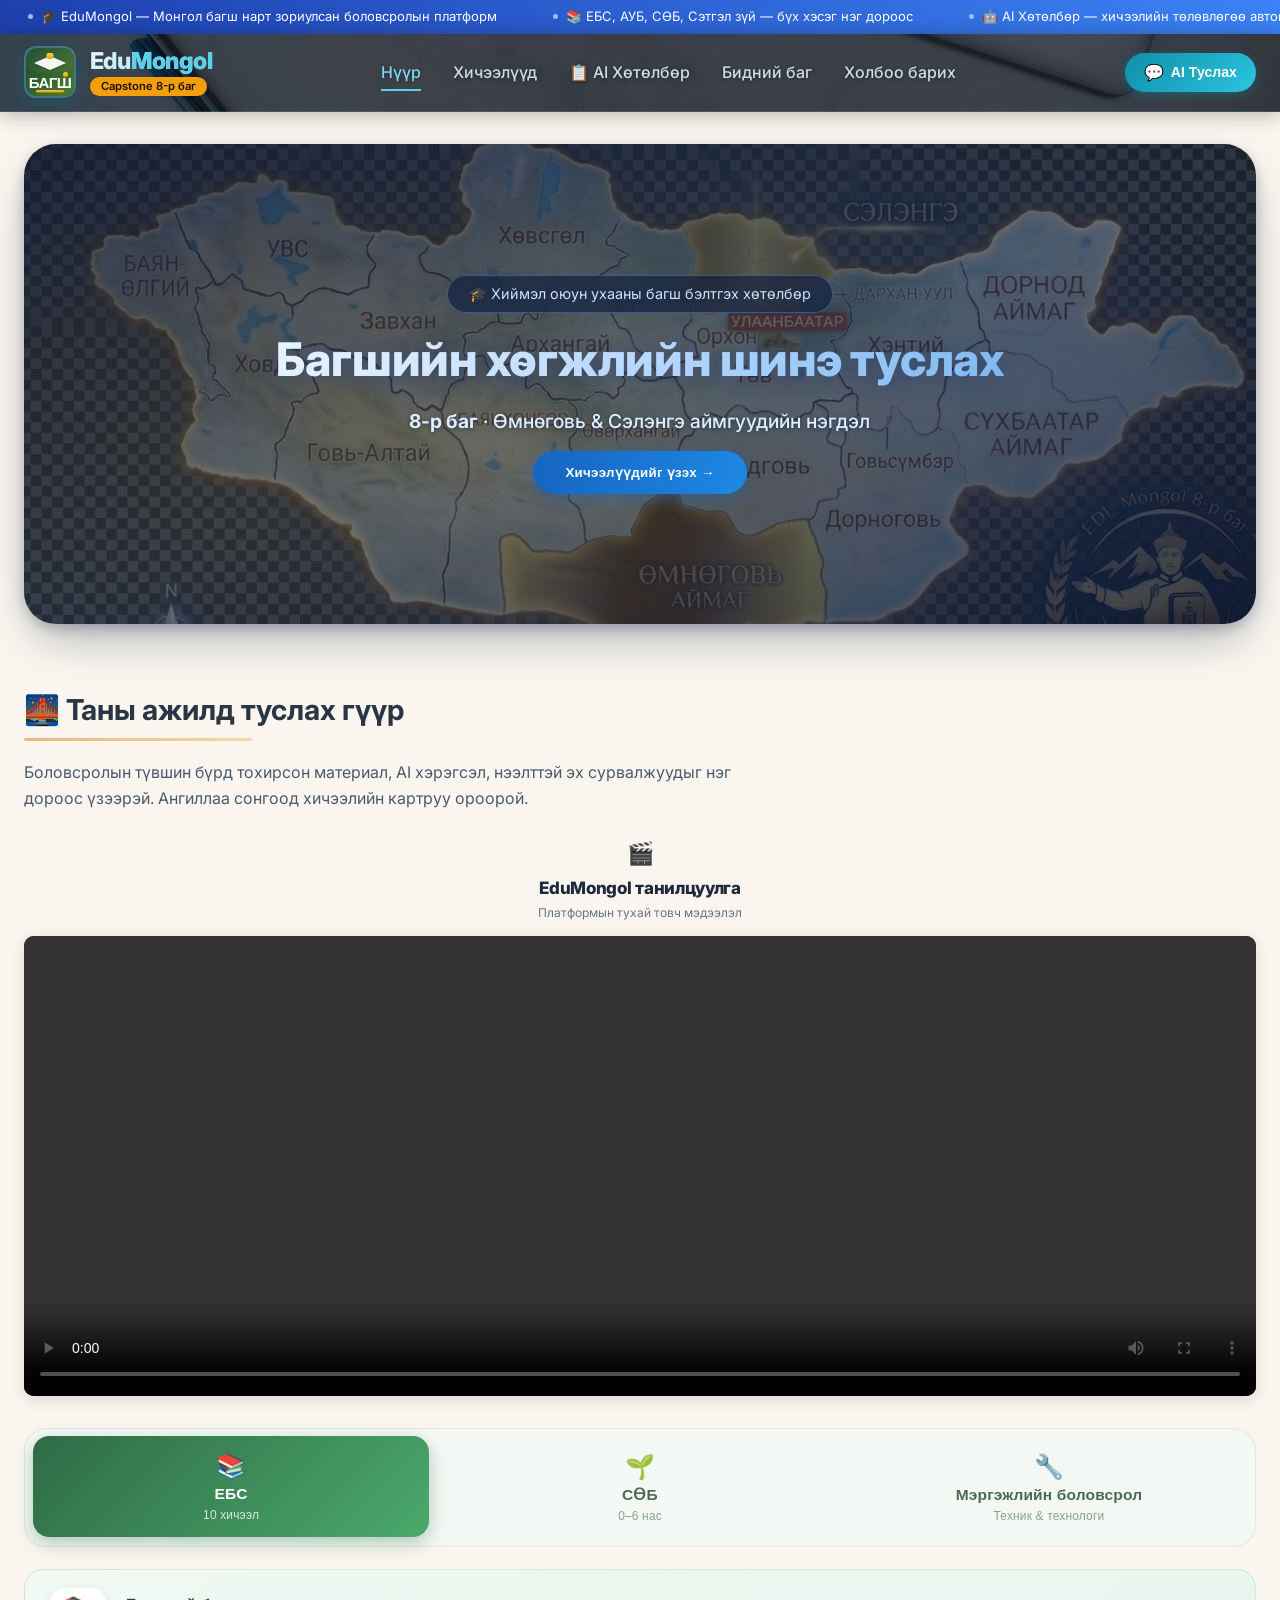
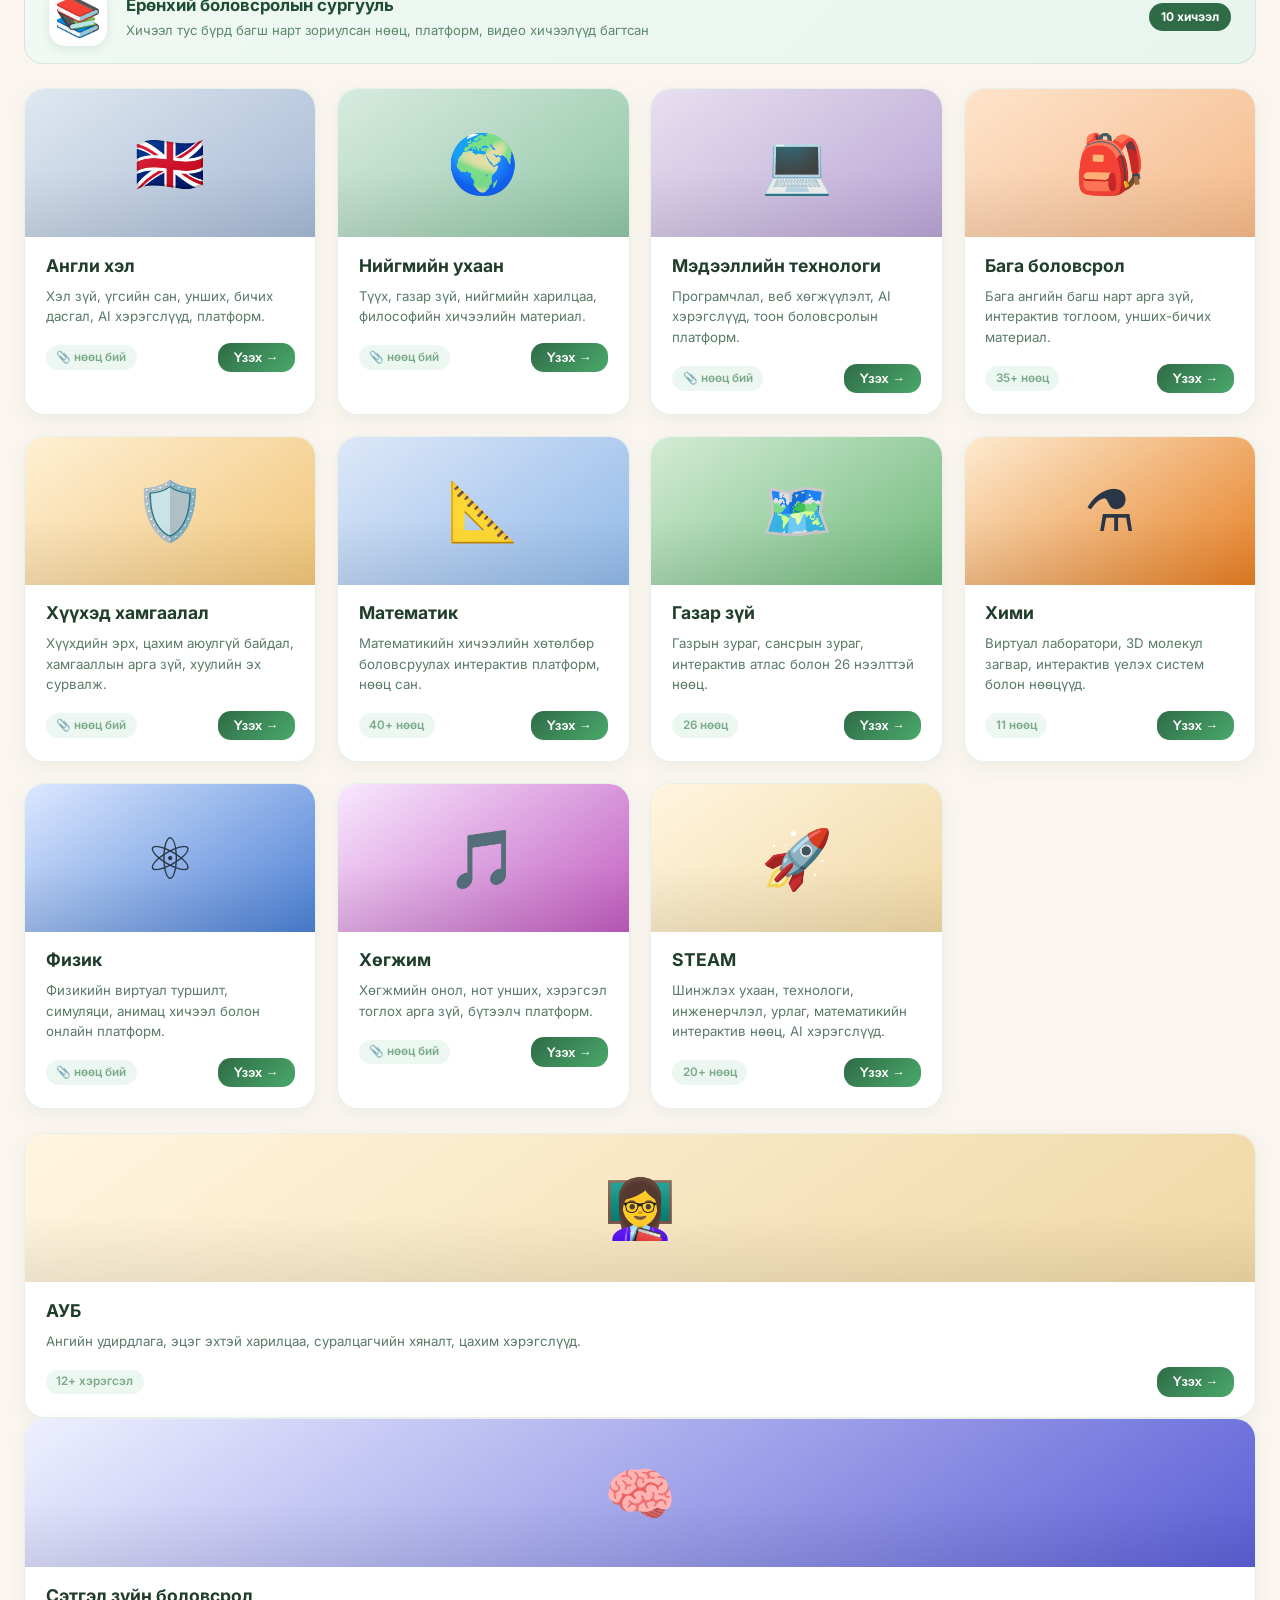
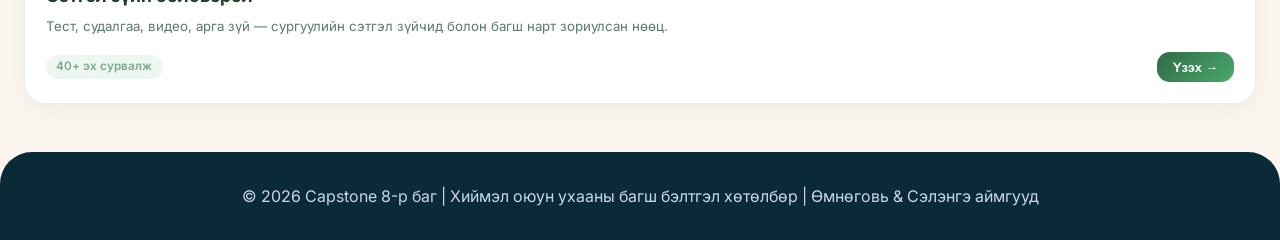
==== index.html @ 9cc458cb "Fix three bugs found during code review - savePlan(): pass event explicitly instead of relying on de" ====
<!DOCTYPE html>
<html lang="mn">
<head>
    <meta charset="UTF-8">
    <meta name="viewport" content="width=device-width, initial-scale=1.0, viewport-fit=cover">
    <title>Мэдлэг 8-р Баг | Хиймэл оюун ухааны багш бэлтгэл</title>
    <meta name="description" content="EduMongol Capstone 8-р баг — Хиймэл оюун ухааны багш бэлтгэх хөтөлбөр. Өмнөговь & Сэлэнгэ аймгуудийн нэгдэл.">
    <link rel="stylesheet" type="text/css" href="style.css">

</head>
<body>

<div class="ticker-wrap">
  <div class="ticker-track" id="tickerTrack"></div>
</div>

<nav class="navbar">
    <div class="container nav-container">
        <div class="brand">
            <img src="bagsh-logo.svg" alt="БАГШ лого" class="brand-logo">
            <div class="brand-text">
                <span class="logo-text">Edu<span class="logo-accent">Mongol</span></span>
                <span class="badge">Capstone 8-р баг</span>
            </div>
        </div>
        <ul class="nav-links">
            <li><a href="#" data-page="home">Нүүр</a></li>
            <li><a href="#" data-page="courses">Хичээлүүд</a></li>
            <li><a href="#" data-page="bagshAi">📋 AI Хөтөлбөр</a></li>
            <li><a href="#" data-page="team">Бидний баг</a></li>
            <li><a href="#" data-page="contact">Холбоо барих</a></li>
        </ul>
        <div class="nav-actions">
            <button class="chatbot-toggle" id="chatbotToggle" aria-label="AI туслах нээх">
                <span class="chatbot-icon">💬</span>
                <span class="chatbot-label">AI Туслах</span>
                <span class="chatbot-badge" id="chatBadge" style="display:none;">1</span>
            </button>
        </div>
    </div>
</nav>

<!-- CHATBOT PANEL -->
<div class="chatbot-panel" id="chatbotPanel" aria-hidden="true">
    <div class="chatbot-header">
        <div class="chatbot-header-info">
            <div class="chatbot-avatar">🤖</div>
            <div>
                <div class="chatbot-name">EduBot</div>
                <div class="chatbot-status">● Онлайн</div>
            </div>
        </div>
        <button class="chatbot-close" id="chatbotClose" aria-label="Хаах">✕</button>
    </div>
    <div class="chatbot-messages" id="chatMessages">
        <div class="chat-msg bot">
            <div class="chat-bubble">Сайн байна уу! 👋 Би <strong>EduBot</strong> — EduMongol платформын AI туслах. Танд юуг тайлбарлах вэ?</div>
            <div class="chat-time">Одоо</div>
        </div>
        <div class="chat-suggestions">
            <button class="chat-chip" data-msg="ЕБС хэсэгт юу байдаг вэ?">📚 ЕБС</button>
            <button class="chat-chip" data-msg="СӨБ хэсэгт юу байдаг вэ?">🌱 СӨБ</button>
            <button class="chat-chip" data-msg="Мэргэжлийн боловсрол хэсэгт юу байдаг вэ?">🔧 Мэргэжлийн</button>
            <button class="chat-chip" data-msg="Математик хэсэгт юу байдаг вэ?">📐 Математик</button>
            <button class="chat-chip" id="chipBagshAi" onclick="openBagshAi()">📋 Хөтөлбөр үүсгэх</button>
        </div>
    </div>
    <div class="chatbot-input-area">
        <input type="text" id="chatInput" class="chatbot-input" placeholder="Асуулт бичнэ үү..." autocomplete="off">
        <button class="chatbot-send" id="chatSend" aria-label="Илгээх">➤</button>
    </div>
</div>


<main class="container">
    <!-- HOME PAGE -->
    <div id="homePage">
        <div class="hero">
            <div class="hero-content">
                <div class="hero-sub">🎓 Хиймэл оюун ухааны багш бэлтгэх хөтөлбөр</div>
                <h1>Багшийн хөгжлийн шинэ туслах</h1>
                <p><strong>8-р баг</strong> · Өмнөговь &amp; Сэлэнгэ аймгуудийн нэгдэл</p>
                <button class="btn-primary" id="exploreCourses">Хичээлүүдийг үзэх →</button>
            </div>
        </div>

        <!-- Таны ажилд туслах гүүр хэсэг -->
        <h2 class="section-title">🌉 Таны ажилд туслах гүүр</h2>
        <p class="section-intro">
            Боловсролын түвшин бүрд тохирсон материал, AI хэрэгсэл, нээлттэй эх сурвалжуудыг нэг дороос үзээрэй.
            Ангиллаа сонгоод хичээлийн картруу ороорой.
        </p>

        <!-- EduMongol танилцуулга видео -->
        <div style="margin: 20px 0 28px; text-align:center;">
            <div style="margin-bottom:14px;">
                <div style="font-size:22px; margin-bottom:6px;">🎬</div>
                <div style="font-size:17px; font-weight:800; color:#1e293b; letter-spacing:-0.3px;">EduMongol танилцуулга</div>
                <div style="font-size:12px; color:#64748b; margin-top:3px;">Платформын тухай товч мэдээлэл</div>
            </div>
            <video controls preload="metadata"
                style="
                    width:100%; border-radius:10px;
                    box-shadow: 0 4px 16px rgba(0,0,0,0.12);
                    display:block; background:#000;
                    max-height:460px;
                ">
                <source src="taniltsuulga.mp4" type="video/mp4">
            </video>
        </div>

        <!-- Боловсролын түвшний таб -->
        <div class="edu-tabs" role="tablist" aria-label="Боловсролын түвшин">
            <button class="edu-tab active" data-tab="ebs" role="tab" aria-selected="true" aria-controls="tab-ebs">
                <span class="tab-icon">📚</span>
                <span class="tab-label">ЕБС</span>
                <span class="tab-desc">10 хичээл</span>
            </button>
            <button class="edu-tab" data-tab="sob" role="tab" aria-selected="false" aria-controls="tab-sob">
                <span class="tab-icon">🌱</span>
                <span class="tab-label">СӨБ</span>
                <span class="tab-desc">0–6 нас</span>
            </button>
            <button class="edu-tab" data-tab="vocational" role="tab" aria-selected="false" aria-controls="tab-vocational">
                <span class="tab-icon">🔧</span>
                <span class="tab-label">Мэргэжлийн боловсрол</span>
                <span class="tab-desc">Техник & технологи</span>
            </button>
        </div>

        <!-- ЕБС хэсэг -->
        <div class="edu-tab-content active" id="tab-ebs" role="tabpanel">
            <div class="tab-section-banner">
                <div class="tsb-icon">📚</div>
                <div class="tsb-body">
                    <div class="tsb-title">Ерөнхий боловсролын сургууль</div>
                    <div class="tsb-meta">Хичээл тус бүрд багш нарт зориулсан нөөц, платформ, видео хичээлүүд багтсан</div>
                </div>
                <span class="tsb-badge">10 хичээл</span>
            </div>
            <div class="courses-grid bridge-grid">
                <div class="card bridge-card" data-accent="english">
                    <div class="card-img" aria-hidden="true">🇬🇧</div>
                    <div class="card-content">
                        <h3>Англи хэл</h3>
                        <p>Хэл зүй, үгсийн сан, унших, бичих дасгал, AI хэрэгслүүд, платформ.</p>
                        <div class="card-footer">
                            <span class="card-count">📎 нөөц бий</span>
                            <button class="btn-sm bridge-btn" data-subject="english">Үзэх →</button>
                        </div>
                    </div>
                </div>
                <div class="card bridge-card" data-accent="social">
                    <div class="card-img" aria-hidden="true">🌍</div>
                    <div class="card-content">
                        <h3>Нийгмийн ухаан</h3>
                        <p>Түүх, газар зүй, нийгмийн харилцаа, философийн хичээлийн материал.</p>
                        <div class="card-footer">
                            <span class="card-count">📎 нөөц бий</span>
                            <button class="btn-sm bridge-btn" data-subject="social">Үзэх →</button>
                        </div>
                    </div>
                </div>
                <div class="card bridge-card" data-accent="it">
                    <div class="card-img" aria-hidden="true">💻</div>
                    <div class="card-content">
                        <h3>Мэдээллийн технологи</h3>
                        <p>Програмчлал, веб хөгжүүлэлт, AI хэрэгслүүд, тоон боловсролын платформ.</p>
                        <div class="card-footer">
                            <span class="card-count">📎 нөөц бий</span>
                            <button class="btn-sm bridge-btn" data-subject="it">Үзэх →</button>
                        </div>
                    </div>
                </div>
                <div class="card bridge-card" data-accent="primaryedu">
                    <div class="card-img" aria-hidden="true">🎒</div>
                    <div class="card-content">
                        <h3>Бага боловсрол</h3>
                        <p>Бага ангийн багш нарт арга зүй, интерактив тоглоом, унших-бичих материал.</p>
                        <div class="card-footer">
                            <span class="card-count">35+ нөөц</span>
                            <button class="btn-sm bridge-btn" data-subject="primaryedu">Үзэх →</button>
                        </div>
                    </div>
                </div>
                <div class="card bridge-card" data-accent="childprotection">
                    <div class="card-img" aria-hidden="true">🛡️</div>
                    <div class="card-content">
                        <h3>Хүүхэд хамгаалал</h3>
                        <p>Хүүхдийн эрх, цахим аюулгүй байдал, хамгааллын арга зүй, хуулийн эх сурвалж.</p>
                        <div class="card-footer">
                            <span class="card-count">📎 нөөц бий</span>
                            <button class="btn-sm bridge-btn" data-subject="childprotection">Үзэх →</button>
                        </div>
                    </div>
                </div>
                <div class="card bridge-card" data-accent="math">
                    <div class="card-img" aria-hidden="true">📐</div>
                    <div class="card-content">
                        <h3>Математик</h3>
                        <p>Математикийн хичээлийн хөтөлбөр боловсруулах интерактив платформ, нөөц сан.</p>
                        <div class="card-footer">
                            <span class="card-count">40+ нөөц</span>
                            <button class="btn-sm bridge-btn" data-subject="math">Үзэх →</button>
                        </div>
                    </div>
                </div>
                <div class="card bridge-card" data-accent="geography">
                    <div class="card-img" aria-hidden="true">🗺️</div>
                    <div class="card-content">
                        <h3>Газар зүй</h3>
                        <p>Газрын зураг, сансрын зураг, интерактив атлас болон 26 нээлттэй нөөц.</p>
                        <div class="card-footer">
                            <span class="card-count">26 нөөц</span>
                            <button class="btn-sm bridge-btn" data-subject="geography">Үзэх →</button>
                        </div>
                    </div>
                </div>
                <div class="card bridge-card" data-accent="chemistry">
                    <div class="card-img" aria-hidden="true">⚗️</div>
                    <div class="card-content">
                        <h3>Хими</h3>
                        <p>Виртуал лаборатори, 3D молекул загвар, интерактив үелэх систем болон нөөцүүд.</p>
                        <div class="card-footer">
                            <span class="card-count">11 нөөц</span>
                            <button class="btn-sm bridge-btn" data-subject="chemistry">Үзэх →</button>
                        </div>
                    </div>
                </div>
                <div class="card bridge-card" data-accent="physics">
                    <div class="card-img" aria-hidden="true">⚛️</div>
                    <div class="card-content">
                        <h3>Физик</h3>
                        <p>Физикийн виртуал туршилт, симуляци, анимац хичээл болон онлайн платформ.</p>
                        <div class="card-footer">
                            <span class="card-count">📎 нөөц бий</span>
                            <button class="btn-sm bridge-btn" data-subject="physics">Үзэх →</button>
                        </div>
                    </div>
                </div>
                <div class="card bridge-card" data-accent="music">
                    <div class="card-img" aria-hidden="true">🎵</div>
                    <div class="card-content">
                        <h3>Хөгжим</h3>
                        <p>Хөгжмийн онол, нот унших, хэрэгсэл тоглох арга зүй, бүтээлч платформ.</p>
                        <div class="card-footer">
                            <span class="card-count">📎 нөөц бий</span>
                            <button class="btn-sm bridge-btn" data-subject="music">Үзэх →</button>
                        </div>
                    </div>
                </div>
                <div class="card bridge-card" data-accent="steam">
                    <div class="card-img" aria-hidden="true">🚀</div>
                    <div class="card-content">
                        <h3>STEAM</h3>
                        <p>Шинжлэх ухаан, технологи, инженерчлэл, урлаг, математикийн интерактив нөөц, AI хэрэгслүүд.</p>
                        <div class="card-footer">
                            <span class="card-count">20+ нөөц</span>
                            <button class="btn-sm bridge-btn" data-subject="steam">Үзэх →</button>
                        </div>
                    </div>
                </div>
            </div>
        </div>

        <!-- СӨБ хэсэг -->
        <div class="edu-tab-content" id="tab-sob" role="tabpanel" style="display:none;">
            <div class="tab-section-banner" style="background: linear-gradient(135deg,#f0faf4,#e4f5ec); border-color: rgba(34,139,86,0.15);">
                <div class="tsb-icon">🌱</div>
                <div class="tsb-body">
                    <div class="tsb-title">Сургуулийн өмнөх боловсрол</div>
                    <div class="tsb-meta">0–6 насны хүүхдийн хөгжил, тоглоом суурилсан сургалт, цэцэрлэгийн арга зүй</div>
                </div>
                <span class="tsb-badge" style="background:#228b56;">25+ нөөц</span>
            </div>
            <div class="courses-grid bridge-grid">
                <div class="card bridge-card" data-accent="sob">
                    <div class="card-img" aria-hidden="true">🌱</div>
                    <div class="card-content">
                        <h3>Сургуулийн өмнөх боловсрол</h3>
                        <p>Тоглоом суурилсан сургалт, хүүхдийн хөгжил, СӨБ-ийн арга зүй, нөөц сан.</p>
                        <div class="card-footer">
                            <span class="card-count">25+ нөөц</span>
                            <button class="btn-sm bridge-btn" data-subject="sob">Үзэх →</button>
                        </div>
                    </div>
                </div>
            </div>
        </div>

        <!-- Мэргэжлийн боловсрол хэсэг -->
        <div class="edu-tab-content" id="tab-vocational" role="tabpanel" style="display:none;">
            <div class="tab-section-banner" style="background: linear-gradient(135deg,#fdf8ee,#f5eedb); border-color: rgba(180,145,60,0.18);">
                <div class="tsb-icon">🔧</div>
                <div class="tsb-body">
                    <div class="tsb-title">Мэргэжлийн боловсрол</div>
                    <div class="tsb-meta">Техник, технологи, практик ур чадвар, онлайн мэргэшлийн сургалтын нөөцүүд болон бодлогын баримт бичгүүд</div>
                </div>
                <span class="tsb-badge" style="background:#9a7a2e;">Практик</span>
            </div>
            <div class="courses-grid bridge-grid">
                <div class="card bridge-card" data-accent="vocational">
                    <div class="card-img" aria-hidden="true">🔧</div>
                    <div class="card-content">
                        <h3>Мэргэжлийн сургалт</h3>
                        <p>Техник, технологи, практик ур чадвар, онлайн мэргэшил сургалтын платформ.</p>
                        <div class="card-footer">
                            <span class="card-count">📎 нөөц бий</span>
                            <button class="btn-sm bridge-btn" data-subject="vocational">Үзэх →</button>
                        </div>
                    </div>
                </div>
            </div>
        </div>

                <div class="card bridge-card" data-accent="aub">
                    <div class="card-img" aria-hidden="true">👩‍🏫</div>
                    <div class="card-content">
                        <h3>АУБ</h3>
                        <p>Ангийн удирдлага, эцэг эхтэй харилцаа, суралцагчийн хяналт, цахим хэрэгслүүд.</p>
                        <div class="card-footer">
                            <span class="card-count">12+ хэрэгсэл</span>
                            <button class="btn-sm bridge-btn" data-subject="aub">Үзэх →</button>
                        </div>
                    </div>
                </div>

                <div class="card bridge-card" data-accent="psych">
                    <div class="card-img" aria-hidden="true">🧠</div>
                    <div class="card-content">
                        <h3>Сэтгэл зүйн боловсрол</h3>
                        <p>Тест, судалгаа, видео, арга зүй — сургуулийн сэтгэл зүйчид болон багш нарт зориулсан нөөц.</p>
                        <div class="card-footer">
                            <span class="card-count">40+ эх сурвалж</span>
                            <button class="btn-sm bridge-btn" data-subject="psych">Үзэх →</button>
                        </div>
                    </div>
                </div>

        <!-- ══════════════════════════════════════════ -->
        <!-- СЭТГЭЛ ЗҮЙ SECTION (hidden placeholder) -->
        <!-- ══════════════════════════════════════════ -->
        <div class="psych-section" style="display:none;">
            <div class="psych-header">
                <div class="psych-header-icon">🧠</div>
                <div class="psych-header-body">
                    <h2 class="psych-title">Сэтгэл зүйн боловсрол</h2>
                    <p class="psych-subtitle">Тест, судалгаа, видео, арга зүй — сургуулийн сэтгэл зүйчид болон багш нарт зориулсан нөөц</p>
                </div>
                <div class="psych-stats">
                    <span class="psych-stat">📋 7 ангилал</span>
                    <span class="psych-stat">🔗 40+ эх сурвалж</span>
                </div>
            </div>

            <!-- 1. Онлайн тест -->
            <div class="psych-category">
                <div class="psych-cat-header">
                    <span class="psych-cat-icon">📋</span>
                    <span class="psych-cat-title">Сэтгэл зүйн онлайн тест, сорил</span>
                    <span class="psych-cat-count">7 хэрэгсэл</span>
                </div>
                <div class="psych-grid">
                    <a href="https://psychology-tools.com/" target="_blank" rel="noopener" class="psych-card">
                        <div class="psych-card-top">
                            <span class="psych-card-icon">🧪</span>
                            <span class="psych-card-badge free">Үнэгүй</span>
                        </div>
                        <div class="psych-card-name">Psychology Tools</div>
                        <div class="psych-card-desc">Стандартчлагдсан тест — DASS-21, PHQ-9, GAD-7 гм. Оноо автоматаар тооцогддог.</div>
                        <div class="psych-card-link">psychology-tools.com →</div>
                    </a>
                    <a href="https://www.psychologytoday.com/us/tests" target="_blank" rel="noopener" class="psych-card">
                        <div class="psych-card-top">
                            <span class="psych-card-icon">🧬</span>
                            <span class="psych-card-badge free">Үнэгүй</span>
                        </div>
                        <div class="psych-card-name">Psychology Today</div>
                        <div class="psych-card-desc">Бие хүн, харилцаа, сэтгэцийн эрүүл мэндийн чиглэлийн 100+ тест.</div>
                        <div class="psych-card-link">psychologytoday.com →</div>
                    </a>
                    <a href="https://openpsychometrics.org/" target="_blank" rel="noopener" class="psych-card">
                        <div class="psych-card-top">
                            <span class="psych-card-icon">📊</span>
                            <span class="psych-card-badge free">Үнэгүй</span>
                        </div>
                        <div class="psych-card-name">Open Psychometrics</div>
                        <div class="psych-card-desc">Big Five, IQ, MBTI төстэй шинжлэх ухааны үндэстэй нээлттэй тестүүд.</div>
                        <div class="psych-card-link">openpsychometrics.org →</div>
                    </a>
                    <a href="https://www.16personalities.com/mn" target="_blank" rel="noopener" class="psych-card">
                        <div class="psych-card-top">
                            <span class="psych-card-icon">🪞</span>
                            <span class="psych-card-badge mn">🇲🇳 Монгол</span>
                        </div>
                        <div class="psych-card-name">16 Personalities</div>
                        <div class="psych-card-desc">MBTI хэв шинжийн 16 төрлийг тогтоох тест — монгол хэлтэй.</div>
                        <div class="psych-card-link">16personalities.com →</div>
                    </a>
                    <a href="https://www.truity.com/tests" target="_blank" rel="noopener" class="psych-card">
                        <div class="psych-card-top">
                            <span class="psych-card-icon">🎯</span>
                            <span class="psych-card-badge free">Үнэгүй</span>
                        </div>
                        <div class="psych-card-name">Truity</div>
                        <div class="psych-card-desc">Карьер, бие хүн, харилцааны чиглэлийн олон төрлийн чанартай тестүүд.</div>
                        <div class="psych-card-link">truity.com →</div>
                    </a>
                    <a href="https://www.mhanational.org/get-involved/screening-tools" target="_blank" rel="noopener" class="psych-card">
                        <div class="psych-card-top">
                            <span class="psych-card-icon">🩺</span>
                            <span class="psych-card-badge free">Үнэгүй</span>
                        </div>
                        <div class="psych-card-name">MHA Screening</div>
                        <div class="psych-card-desc">Сэтгэцийн эрүүл мэндийн скрининг — сэтгэл гутрал, түгшүүр, PTSD.</div>
                        <div class="psych-card-link">mhanational.org →</div>
                    </a>
                    <a href="https://www.viacharacter.org/character-strengths" target="_blank" rel="noopener" class="psych-card">
                        <div class="psych-card-top">
                            <span class="psych-card-icon">⭐</span>
                            <span class="psych-card-badge free">Үнэгүй</span>
                        </div>
                        <div class="psych-card-name">VIA Character</div>
                        <div class="psych-card-desc">Хүний 24 давуу талыг тогтоох тест — эерэг сэтгэл судлалын үндсэн хэрэгсэл.</div>
                        <div class="psych-card-link">viacharacter.org →</div>
                    </a>
                </div>
            </div>

            <!-- 2. Видео, зурагт үзүүлэн -->
            <div class="psych-category">
                <div class="psych-cat-header">
                    <span class="psych-cat-icon">🎬</span>
                    <span class="psych-cat-title">Видео, зурагт үзүүлэн</span>
                    <span class="psych-cat-count">5 эх сурвалж</span>
                </div>
                <div class="psych-grid">
                    <a href="https://www.ted.com/topics/psychology" target="_blank" rel="noopener" class="psych-card">
                        <div class="psych-card-top">
                            <span class="psych-card-icon">🎤</span>
                            <span class="psych-card-badge free">Үнэгүй</span>
                        </div>
                        <div class="psych-card-name">TED — Psychology</div>
                        <div class="psych-card-desc">Дэлхийн мэргэжилтнүүдийн сэтгэл судлалын TED илтгэлүүд, хадмал орчуулгатай.</div>
                        <div class="psych-card-link">ted.com →</div>
                    </a>
                    <a href="https://www.coursera.org/browse/social-sciences/psychology" target="_blank" rel="noopener" class="psych-card">
                        <div class="psych-card-top">
                            <span class="psych-card-icon">🎓</span>
                            <span class="psych-card-badge free">Үнэгүй</span>
                        </div>
                        <div class="psych-card-name">Coursera Psychology</div>
                        <div class="psych-card-desc">Yale, Stanford, Michigan-ийн онлайн хичээлүүд.</div>
                        <div class="psych-card-link">coursera.org →</div>
                    </a>
                    <a href="https://www.edx.org/learn/psychology" target="_blank" rel="noopener" class="psych-card">
                        <div class="psych-card-top">
                            <span class="psych-card-icon">🏛️</span>
                            <span class="psych-card-badge free">Үнэгүй</span>
                        </div>
                        <div class="psych-card-name">edX Psychology</div>
                        <div class="psych-card-desc">Harvard, MIT-ийн сэтгэл судлалын үнэгүй курсууд.</div>
                        <div class="psych-card-link">edx.org →</div>
                    </a>
                    <a href="https://nobaproject.com/" target="_blank" rel="noopener" class="psych-card">
                        <div class="psych-card-top">
                            <span class="psych-card-icon">📖</span>
                            <span class="psych-card-badge free">Үнэгүй</span>
                        </div>
                        <div class="psych-card-name">Noba Project</div>
                        <div class="psych-card-desc">Нээлттэй сурах бичиг — 100+ бүлэг, видео үзүүлэнтэй.</div>
                        <div class="psych-card-link">nobaproject.com →</div>
                    </a>
                    <a href="https://www.simplypsychology.org/" target="_blank" rel="noopener" class="psych-card">
                        <div class="psych-card-top">
                            <span class="psych-card-icon">📚</span>
                            <span class="psych-card-badge free">Үнэгүй</span>
                        </div>
                        <div class="psych-card-name">Simply Psychology</div>
                        <div class="psych-card-desc">Үндсэн ойлголт, онол, туршилт, эрдэмтдийн тухай ойлгомжтой материалууд.</div>
                        <div class="psych-card-link">simplypsychology.org →</div>
                    </a>
                </div>
            </div>

            <!-- 3. YouTube сувгууд -->
            <div class="psych-category">
                <div class="psych-cat-header">
                    <span class="psych-cat-icon">▶️</span>
                    <span class="psych-cat-title">Шилдэг YouTube сувгууд</span>
                    <span class="psych-cat-count">8 суваг</span>
                </div>
                <div class="psych-grid">
                    <a href="https://www.youtube.com/@CrashCourse" target="_blank" rel="noopener" class="psych-card psych-card-yt">
                        <div class="psych-card-top">
                            <span class="psych-card-icon">🎬</span>
                            <span class="psych-card-badge yt">YouTube</span>
                        </div>
                        <div class="psych-card-name">Crash Course</div>
                        <div class="psych-card-desc">Сэтгэл судлалын 40 ангитай танин мэдэхүйн цуврал.</div>
                        <div class="psych-card-link">@CrashCourse →</div>
                    </a>
                    <a href="https://www.youtube.com/@TheSchoolofLifeTV" target="_blank" rel="noopener" class="psych-card psych-card-yt">
                        <div class="psych-card-top">
                            <span class="psych-card-icon">💡</span>
                            <span class="psych-card-badge yt">YouTube</span>
                        </div>
                        <div class="psych-card-name">The School of Life</div>
                        <div class="psych-card-desc">Сэтгэл хөдлөл, харилцаа, амьдралын ухааны тухай товч хичээлүүд.</div>
                        <div class="psych-card-link">@TheSchoolofLifeTV →</div>
                    </a>
                    <a href="https://www.youtube.com/@PsychExamReview" target="_blank" rel="noopener" class="psych-card psych-card-yt">
                        <div class="psych-card-top">
                            <span class="psych-card-icon">📝</span>
                            <span class="psych-card-badge yt">YouTube</span>
                        </div>
                        <div class="psych-card-name">Psych Exam Review</div>
                        <div class="psych-card-desc">Анхан шатны хичээлүүд, шалгалтад бэлтгэх материал.</div>
                        <div class="psych-card-link">@PsychExamReview →</div>
                    </a>
                    <a href="https://www.youtube.com/@Psych2go" target="_blank" rel="noopener" class="psych-card psych-card-yt">
                        <div class="psych-card-top">
                            <span class="psych-card-icon">🎨</span>
                            <span class="psych-card-badge yt">YouTube</span>
                        </div>
                        <div class="psych-card-name">Psych2Go</div>
                        <div class="psych-card-desc">Анимэйшнтэй ойлгомжтой сэтгэл судлалын товч хичээлүүд.</div>
                        <div class="psych-card-link">@Psych2go →</div>
                    </a>
                    <a href="https://www.youtube.com/@SprouhsHealth" target="_blank" rel="noopener" class="psych-card psych-card-yt">
                        <div class="psych-card-top">
                            <span class="psych-card-icon">🌱</span>
                            <span class="psych-card-badge yt">YouTube</span>
                        </div>
                        <div class="psych-card-name">Sprouts</div>
                        <div class="psych-card-desc">Сэтгэл судлалын онол, туршилтын анимэйшн тайлбар.</div>
                        <div class="psych-card-link">@SprouhsHealth →</div>
                    </a>
                    <a href="https://www.youtube.com/@gegeemorsetgelzui" target="_blank" rel="noopener" class="psych-card psych-card-yt">
                        <div class="psych-card-top">
                            <span class="psych-card-icon">🇲🇳</span>
                            <span class="psych-card-badge mn">🇲🇳 Монгол</span>
                        </div>
                        <div class="psych-card-name">Гэгээмөр Сэтгэл зүй</div>
                        <div class="psych-card-desc">Монгол хэлээрх сэтгэл зүйн хичээл, дасгалууд.</div>
                        <div class="psych-card-link">@gegeemorsetgelzui →</div>
                    </a>
                    <a href="https://www.youtube.com/@MNB1TV" target="_blank" rel="noopener" class="psych-card psych-card-yt">
                        <div class="psych-card-top">
                            <span class="psych-card-icon">📺</span>
                            <span class="psych-card-badge mn">🇲🇳 Монгол</span>
                        </div>
                        <div class="psych-card-name">МҮОНТ</div>
                        <div class="psych-card-desc">Сэтгэл зүйчдийн ярилцлага, монгол хэлээрх нэвтрүүлгүүд.</div>
                        <div class="psych-card-link">@MNB1TV →</div>
                    </a>
                    <a href="https://www.youtube.com/@khanacademymedicine" target="_blank" rel="noopener" class="psych-card psych-card-yt">
                        <div class="psych-card-top">
                            <span class="psych-card-icon">🏫</span>
                            <span class="psych-card-badge free">Үнэгүй</span>
                        </div>
                        <div class="psych-card-name">Khan Academy</div>
                        <div class="psych-card-desc">Сэтгэл судлал, мэдрэл судлалын үндсэн хичээлүүд.</div>
                        <div class="psych-card-link">@khanacademymedicine →</div>
                    </a>
                </div>
            </div>

            <!-- 4. Дасгал, арга зүй -->
            <div class="psych-category">
                <div class="psych-cat-header">
                    <span class="psych-cat-icon">🧘</span>
                    <span class="psych-cat-title">Сэтгэл зүйн дасгал, арга зүйн материал</span>
                    <span class="psych-cat-count">7 хэрэгсэл</span>
                </div>
                <div class="psych-grid">
                    <a href="https://www.therapistaid.com/" target="_blank" rel="noopener" class="psych-card">
                        <div class="psych-card-top"><span class="psych-card-icon">🛋️</span><span class="psych-card-badge free">Үнэгүй</span></div>
                        <div class="psych-card-name">Therapist Aid</div>
                        <div class="psych-card-desc">CBT, DBT дасгал, ажлын хуудас, видео — сэтгэл зүйчдэд зориулсан.</div>
                        <div class="psych-card-link">therapistaid.com →</div>
                    </a>
                    <a href="https://positivepsychology.com/" target="_blank" rel="noopener" class="psych-card">
                        <div class="psych-card-top"><span class="psych-card-icon">☀️</span><span class="psych-card-badge free">Үнэгүй</span></div>
                        <div class="psych-card-name">Positive Psychology</div>
                        <div class="psych-card-desc">Эерэг сэтгэл судлалын дасгал, хэрэгсэл, шинжлэх ухааны нийтлэл.</div>
                        <div class="psych-card-link">positivepsychology.com →</div>
                    </a>
                    <a href="https://www.psychologytools.com/" target="_blank" rel="noopener" class="psych-card">
                        <div class="psych-card-top"><span class="psych-card-icon">🔧</span><span class="psych-card-badge free">Үнэгүй</span></div>
                        <div class="psych-card-name">Psychology Tools</div>
                        <div class="psych-card-desc">Мэргэжлийн ажлын хуудас, гарын авлага.</div>
                        <div class="psych-card-link">psychologytools.com →</div>
                    </a>
                    <a href="https://www.mindful.org/" target="_blank" rel="noopener" class="psych-card">
                        <div class="psych-card-top"><span class="psych-card-icon">🌊</span><span class="psych-card-badge free">Үнэгүй</span></div>
                        <div class="psych-card-name">Mindful.org</div>
                        <div class="psych-card-desc">Бясалгал, ухаарал төвтэй дасгал, нийтлэл, аудио заавар.</div>
                        <div class="psych-card-link">mindful.org →</div>
                    </a>
                    <a href="https://www.smilingmind.com.au/" target="_blank" rel="noopener" class="psych-card">
                        <div class="psych-card-top"><span class="psych-card-icon">😊</span><span class="psych-card-badge free">Үнэгүй</span></div>
                        <div class="psych-card-name">Smiling Mind</div>
                        <div class="psych-card-desc">Хүүхэд, өсвөр насныханд зориулсан үнэгүй бясалгал, ухааралын апп.</div>
                        <div class="psych-card-link">smilingmind.com.au →</div>
                    </a>
                    <a href="https://www.gozen.com/" target="_blank" rel="noopener" class="psych-card">
                        <div class="psych-card-top"><span class="psych-card-icon">🌟</span><span class="psych-card-badge free">Үнэгүй</span></div>
                        <div class="psych-card-name">GoZen</div>
                        <div class="psych-card-desc">Хүүхдийн түгшүүр, стрессийг бууруулах анимэйшн хичээлүүд.</div>
                        <div class="psych-card-link">gozen.com →</div>
                    </a>
                    <a href="https://copingskillsforkids.com/" target="_blank" rel="noopener" class="psych-card">
                        <div class="psych-card-top"><span class="psych-card-icon">🎒</span><span class="psych-card-badge free">Үнэгүй</span></div>
                        <div class="psych-card-name">Coping Skills for Kids</div>
                        <div class="psych-card-desc">Хүүхдэд сэтгэл хөдлөлөө удирдах ур чадвар сургах үнэгүй материал.</div>
                        <div class="psych-card-link">copingskillsforkids.com →</div>
                    </a>
                </div>
            </div>

            <!-- 5. Онол, судалгаа -->
            <div class="psych-category">
                <div class="psych-cat-header">
                    <span class="psych-cat-icon">🔬</span>
                    <span class="psych-cat-title">Сэтгэл судлалын онол, өгөгдөл, судалгаа</span>
                    <span class="psych-cat-count">6 эх сурвалж</span>
                </div>
                <div class="psych-grid">
                    <a href="https://www.apa.org/" target="_blank" rel="noopener" class="psych-card">
                        <div class="psych-card-top"><span class="psych-card-icon">🏛️</span><span class="psych-card-badge free">Үнэгүй</span></div>
                        <div class="psych-card-name">APA</div>
                        <div class="psych-card-desc">Америкийн Сэтгэл Судлалын Холбоо — судалгаа, ёс зүйн дүрэм, мэргэжлийн нийтлэл.</div>
                        <div class="psych-card-link">apa.org →</div>
                    </a>
                    <a href="https://scholar.google.com/" target="_blank" rel="noopener" class="psych-card">
                        <div class="psych-card-top"><span class="psych-card-icon">🔍</span><span class="psych-card-badge free">Үнэгүй</span></div>
                        <div class="psych-card-name">Google Scholar</div>
                        <div class="psych-card-desc">Шинжлэх ухааны өгүүлэл, судалгааны үнэгүй хайлтын систем.</div>
                        <div class="psych-card-link">scholar.google.com →</div>
                    </a>
                    <a href="https://www.researchgate.net/" target="_blank" rel="noopener" class="psych-card">
                        <div class="psych-card-top"><span class="psych-card-icon">📄</span><span class="psych-card-badge free">Үнэгүй</span></div>
                        <div class="psych-card-name">ResearchGate</div>
                        <div class="psych-card-desc">Эрдэмтдийн судалгааны өгүүллийг үнэгүй татаж унших боломжтой сүлжээ.</div>
                        <div class="psych-card-link">researchgate.net →</div>
                    </a>
                    <a href="https://psychology.mn/" target="_blank" rel="noopener" class="psych-card">
                        <div class="psych-card-top"><span class="psych-card-icon">🇲🇳</span><span class="psych-card-badge mn">🇲🇳 Монгол</span></div>
                        <div class="psych-card-name">Psychology.mn</div>
                        <div class="psych-card-desc">Сэтгэл Судлалын Үндэсний Төв — монгол хэлээрх судалгаа, мэдээлэл.</div>
                        <div class="psych-card-link">psychology.mn →</div>
                    </a>
                    <a href="https://ses.msue.edu.mn/" target="_blank" rel="noopener" class="psych-card">
                        <div class="psych-card-top"><span class="psych-card-icon">🎓</span><span class="psych-card-badge mn">🇲🇳 Монгол</span></div>
                        <div class="psych-card-name">МУБИС Сэтгэл судлал</div>
                        <div class="psych-card-desc">МУБИС-ийн Сэтгэл судлалын тэнхимийн вэбсайт.</div>
                        <div class="psych-card-link">ses.msue.edu.mn →</div>
                    </a>
                    <a href="https://www.verywellmind.com/" target="_blank" rel="noopener" class="psych-card">
                        <div class="psych-card-top"><span class="psych-card-icon">💆</span><span class="psych-card-badge free">Үнэгүй</span></div>
                        <div class="psych-card-name">Verywell Mind</div>
                        <div class="psych-card-desc">Сэтгэцийн эрүүл мэнд, сэтгэл судлалын ойлгомжтой нийтлэлүүд.</div>
                        <div class="psych-card-link">verywellmind.com →</div>
                    </a>
                </div>
            </div>

            <!-- 6. Сургуулийн сэтгэл зүйч -->
            <div class="psych-category">
                <div class="psych-cat-header">
                    <span class="psych-cat-icon">🏫</span>
                    <span class="psych-cat-title">Сургуулийн сэтгэл зүйчид зориулсан</span>
                    <span class="psych-cat-count">6 нөөц</span>
                </div>
                <div class="psych-grid">
                    <a href="https://www.nasponline.org/" target="_blank" rel="noopener" class="psych-card">
                        <div class="psych-card-top"><span class="psych-card-icon">🏅</span><span class="psych-card-badge free">Үнэгүй</span></div>
                        <div class="psych-card-name">NASP Online</div>
                        <div class="psych-card-desc">Үндэсний сургуулийн сэтгэл зүйчдийн холбоо — сургалтын материал, гарын авлага.</div>
                        <div class="psych-card-link">nasponline.org →</div>
                    </a>
                    <a href="https://www.casel.org/" target="_blank" rel="noopener" class="psych-card">
                        <div class="psych-card-top"><span class="psych-card-icon">💛</span><span class="psych-card-badge free">Үнэгүй</span></div>
                        <div class="psych-card-name">CASEL (SEL)</div>
                        <div class="psych-card-desc">Нийгэм сэтгэл хөдлөлийн сургалт (SEL) — хөтөлбөр, дасгал, үнэлгээ.</div>
                        <div class="psych-card-link">casel.org →</div>
                    </a>
                    <a href="https://www.understood.org/" target="_blank" rel="noopener" class="psych-card">
                        <div class="psych-card-top"><span class="psych-card-icon">🧩</span><span class="psych-card-badge free">Үнэгүй</span></div>
                        <div class="psych-card-name">Understood.org</div>
                        <div class="psych-card-desc">Суралцах, анхаарал төвлөрөлийн бэрхшээлтэй хүүхдүүдтэй ажиллах гарын авлага.</div>
                        <div class="psych-card-link">understood.org →</div>
                    </a>
                    <a href="https://childmind.org/" target="_blank" rel="noopener" class="psych-card">
                        <div class="psych-card-top"><span class="psych-card-icon">🧠</span><span class="psych-card-badge free">Үнэгүй</span></div>
                        <div class="psych-card-name">Child Mind Institute</div>
                        <div class="psych-card-desc">Хүүхдийн сэтгэцийн эрүүл мэндийн нөөц, эцэг эхэд зориулсан зөвлөмж.</div>
                        <div class="psych-card-link">childmind.org →</div>
                    </a>
                    <a href="https://www.stopbullying.gov/" target="_blank" rel="noopener" class="psych-card">
                        <div class="psych-card-top"><span class="psych-card-icon">🛡️</span><span class="psych-card-badge free">Үнэгүй</span></div>
                        <div class="psych-card-name">StopBullying.gov</div>
                        <div class="psych-card-desc">Дээрэлхэлтээс урьдчилан сэргийлэх, шийдвэрлэх материал.</div>
                        <div class="psych-card-link">stopbullying.gov →</div>
                    </a>
                    <a href="https://www.edutopia.org/social-emotional-learning" target="_blank" rel="noopener" class="psych-card">
                        <div class="psych-card-top"><span class="psych-card-icon">📚</span><span class="psych-card-badge free">Үнэгүй</span></div>
                        <div class="psych-card-name">Edutopia SEL</div>
                        <div class="psych-card-desc">Сургуульд нийгэм сэтгэл хөдлөлийн сургалтыг хэрэгжүүлэх практик зөвлөмж.</div>
                        <div class="psych-card-link">edutopia.org →</div>
                    </a>
                </div>
            </div>

            <!-- 7. Хямралын тусламж -->
            <div class="psych-category psych-crisis">
                <div class="psych-cat-header">
                    <span class="psych-cat-icon">🆘</span>
                    <span class="psych-cat-title">Хямралын үеийн тусламж (Монгол)</span>
                    <span class="psych-cat-count">24/7</span>
                </div>
                <div class="psych-grid psych-crisis-grid">
                    <div class="psych-card psych-hotline">
                        <div class="psych-card-top"><span class="psych-card-icon">📞</span><span class="psych-card-badge crisis">24/7 Үнэгүй</span></div>
                        <div class="psych-card-name">108 — Хүүхдийн тусламж</div>
                        <div class="psych-card-desc">Хүүхдийн тусламжийн утас. Цагийн аль ч үед, үнэгүй.</div>
                        <a href="tel:108" class="psych-call-btn">📞 108 залгах</a>
                    </div>
                    <div class="psych-card psych-hotline">
                        <div class="psych-card-top"><span class="psych-card-icon">📞</span><span class="psych-card-badge crisis">24/7 Үнэгүй</span></div>
                        <div class="psych-card-name">1800-2000 — Гэр бүлийн хүчирхийлэл</div>
                        <div class="psych-card-desc">Гэр бүлийн хүчирхийллийн эсрэг тусламжийн утас.</div>
                        <a href="tel:18002000" class="psych-call-btn">📞 1800-2000 залгах</a>
                    </div>
                    <a href="https://www.unicef.org/mongolia/" target="_blank" rel="noopener" class="psych-card">
                        <div class="psych-card-top"><span class="psych-card-icon">🌍</span><span class="psych-card-badge mn">🇲🇳 Монгол</span></div>
                        <div class="psych-card-name">ЮНИСЕФ Монгол</div>
                        <div class="psych-card-desc">Хүүхдийн эрх, сайн сайхан байдлын тухай материал.</div>
                        <div class="psych-card-link">unicef.org/mongolia →</div>
                    </a>
                    <a href="https://nmhc.gov.mn/" target="_blank" rel="noopener" class="psych-card">
                        <div class="psych-card-top"><span class="psych-card-icon">🏥</span><span class="psych-card-badge mn">🇲🇳 Монгол</span></div>
                        <div class="psych-card-name">Сэтгэцийн эрүүл мэндийн үндэсний төв</div>
                        <div class="psych-card-desc">Монголын сэтгэцийн эрүүл мэндийн албан ёсны байгууллага.</div>
                        <div class="psych-card-link">nmhc.gov.mn →</div>
                    </a>
                </div>
            </div>
        </div>
    </div>

    <!-- STEAM PAGE -->
    <div id="steamPage" style="display: none;">
        <button type="button" class="btn-sm back-btn" id="backFromSteam">← Нүүр хуудас</button>
        <h2 class="section-title">🚀 STEAM — Хичээлийн нөөц сан</h2>
        <p class="page-intro">
            Шинжлэх ухаан, Технологи, Инженерчлэл, Урлаг, Математикийн хичээл заахад ашиглагдах
            AI хэрэгслүүд, онлайн платформ, ном, цахим сан бүгдийг нэг дороос олоорой.
        </p>

        <div class="video-grid" style="margin-bottom:24px">
          <div class="video-wrap local-video-wrap">
            <video controls preload="metadata" title="STEAM видео">
              <source src="steam.mp4" type="video/mp4">
            </video>
          </div>
        </div>

        <!-- 1. AI хэрэгслүүд -->
        <h3 class="category-title">🤖 STEAM-д зориулсан AI хэрэгслүүд</h3>
        <div class="resources-grid">
            <a href="https://www.seari.net/resources/ai-tools-for-steam-education" target="_blank" rel="noopener" class="resource-card">
                <div class="resource-icon">🧠</div>
                <h4>SEARINET STEAM AI Toolkit</h4>
                <p>STEAM боловсролд зориулсан AI хэрэгслүүдийн жагсаалт — хичээл, даалгавар, загварчлал бүтээхэд ашиглана.</p>
                <span class="resource-link">seari.net →</span>
            </a>
            <a href="https://play.google.com/store/apps/details?id=com.ingenium.tca1912" target="_blank" rel="noopener" class="resource-card">
                <div class="resource-icon">📱</div>
                <h4>STEAM AI Academy</h4>
                <p>Android апп — сургалт, даалгавар бүтээгч, номын сан бүхий STEAM сурах орчин.</p>
                <span class="resource-link">Google Play →</span>
            </a>
            <a href="https://play.google.com/store/apps/details?id=com.pescAPPs.SteamKids" target="_blank" rel="noopener" class="resource-card">
                <div class="resource-icon">🎮</div>
                <h4>STEAM Games for Kids</h4>
                <p>Хүүхдэд зориулсан STEAM тоглоом, гэгээлгээний апп — тоглоом хэлбэрээр суралцана.</p>
                <span class="resource-link">Google Play →</span>
            </a>
            <a href="https://chat.openai.com" target="_blank" rel="noopener" class="resource-card">
                <div class="resource-icon">💬</div>
                <h4>ChatGPT</h4>
                <p>Хичээлийн төлөвлөгөө боловсруулах, сорил бүтээх, агуулга тайлбарлах универсал AI туслах.</p>
                <span class="resource-link">chat.openai.com →</span>
            </a>
            <a href="https://openai.com/dall-e" target="_blank" rel="noopener" class="resource-card">
                <div class="resource-icon">🎨</div>
                <h4>DALL·E</h4>
                <p>Текстээс зураг үүсгэх AI — STEAM хичээлийн дүрслэл, диаграмм, бүтээлч материал хийхэд тохиромжтой.</p>
                <span class="resource-link">openai.com/dall-e →</span>
            </a>
        </div>

        <!-- 2. Онлайн платформ -->
        <h3 class="category-title">🌐 Онлайн платформ ба курс</h3>
        <div class="resources-grid">
            <a href="https://www.zangia.mn/academy" target="_blank" rel="noopener" class="resource-card">
                <div class="resource-icon">🇲🇳</div>
                <h4>Zangia Academy</h4>
                <p>Монголын онлайн сургалтын платформ — STEAM хичээлийн контент, видео хичээл.</p>
                <span class="resource-link">zangia.mn →</span>
            </a>
            <a href="https://www.coursera.org" target="_blank" rel="noopener" class="resource-card">
                <div class="resource-icon">🎓</div>
                <h4>Coursera</h4>
                <p>Дэлхийн тэргүүлэх их сургуулиудын STEM/STEAM онлайн курсууд — үнэгүй аудит горимтой.</p>
                <span class="resource-link">coursera.org →</span>
            </a>
            <a href="https://www.edx.org" target="_blank" rel="noopener" class="resource-card">
                <div class="resource-icon">📘</div>
                <h4>edX</h4>
                <p>MIT, Harvard зэрэг их сургуулийн STEAM хичээлүүд — сертификаттай курс бий.</p>
                <span class="resource-link">edx.org →</span>
            </a>
            <a href="https://www.futurelearn.com" target="_blank" rel="noopener" class="resource-card">
                <div class="resource-icon">🌱</div>
                <h4>FutureLearn</h4>
                <p>STEAM-д хамаарах олон чиглэлийн онлайн курс — багш нарт зориулсан мэргэжлийн хөгжлийн агуулга бий.</p>
                <span class="resource-link">futurelearn.com →</span>
            </a>
            <a href="https://www.europeanschoolnetacademy.eu" target="_blank" rel="noopener" class="resource-card">
                <div class="resource-icon">🇪🇺</div>
                <h4>European Schoolnet Academy</h4>
                <p>Европын сургуулийн сүлжээний онлайн сургалт — багш нарт зориулсан STEAM арга зүй.</p>
                <span class="resource-link">europeanschoolnetacademy.eu →</span>
            </a>
            <a href="https://code.org" target="_blank" rel="noopener" class="resource-card">
                <div class="resource-icon">💻</div>
                <h4>Code.org</h4>
                <p>STEAM програмчлалын хичээл — хүүхдэд ойлгомжтой, тоглоом хэлбэртэй кодчиллын платформ.</p>
                <span class="resource-link">code.org →</span>
            </a>
            <a href="https://www.polyup.com/educators" target="_blank" rel="noopener" class="resource-card">
                <div class="resource-icon">📐</div>
                <h4>Polyup</h4>
                <p>Математикийн STEAM хичээл — тоглоом болон бодлогоор математикийн сэтгэлгээ хөгжүүлнэ.</p>
                <span class="resource-link">polyup.com →</span>
            </a>
            <a href="https://codeweek.eu/resources" target="_blank" rel="noopener" class="resource-card">
                <div class="resource-icon">🗓️</div>
                <h4>Code Week</h4>
                <p>Кодчиллын долоо хоног — STEAM боломжууд, хичээлийн нөөц, арга зүй.</p>
                <span class="resource-link">codeweek.eu →</span>
            </a>
        </div>

        <!-- 3. Ном, цахим номын сан -->
        <h3 class="category-title">📚 Ном, цахим номын сан</h3>
        <div class="resources-grid">
            <a href="https://e-library.num.edu.mn" target="_blank" rel="noopener" class="resource-card">
                <div class="resource-icon">🏛️</div>
                <h4>NUM Цахим номын сан</h4>
                <p>Монгол улсын их сургуулийн цахим ном, НЭМИ-ийн нөөц — STEAM чиглэлийн эрдэм шинжилгээний материал.</p>
                <span class="resource-link">e-library.num.edu.mn →</span>
            </a>
            <a href="https://esan.mn" target="_blank" rel="noopener" class="resource-card">
                <div class="resource-icon">📖</div>
                <h4>Цахим сан (eSan)</h4>
                <p>Үндэсний цахим ном, сэтгүүл, судалгааны материал — STEAM хичээлийн эх сурвалж.</p>
                <span class="resource-link">esan.mn →</span>
            </a>
            <a href="https://www.digitallibrary.io" target="_blank" rel="noopener" class="resource-card">
                <div class="resource-icon">📱</div>
                <h4>Digital Library</h4>
                <p>Цахим ном, үлгэр — 9-14 насны өсвөр үеийнхэнд зориулсан олон хэлний номын сан.</p>
                <span class="resource-link">digitallibrary.io →</span>
            </a>
            <a href="https://storyweaver.org.in" target="_blank" rel="noopener" class="resource-card">
                <div class="resource-icon">📗</div>
                <h4>StoryWeaver</h4>
                <p>Олон хэлний чуулган үлгэрийн цахим ном — бага насны суралцагчдад зориулсан уран зохиолын нөөц.</p>
                <span class="resource-link">storyweaver.org.in →</span>
            </a>
            <a href="https://www.worldreader.org" target="_blank" rel="noopener" class="resource-card">
                <div class="resource-icon">🌍</div>
                <h4>Worldreader</h4>
                <p>Олон улсын цахим номын сан — олон хэлний контент, багш сурагчдад зориулсан уншлагын нөөц.</p>
                <span class="resource-link">worldreader.org →</span>
            </a>
        </div>

        <!-- 4. Багшийн хэрэглээний платформ -->
        <h3 class="category-title">👩‍🏫 Багшийн хэрэглээний платформ</h3>
        <div class="resources-grid">
            <a href="https://safety.edu.mn" target="_blank" rel="noopener" class="resource-card">
                <div class="resource-icon">🛡️</div>
                <h4>ХАБЭА Цахим платформ</h4>
                <p>Soft Safety Academy — ажлын байрны аюулгүй байдал, эрүүл мэндийн онлайн сургалт.</p>
                <span class="resource-link">safety.edu.mn →</span>
            </a>
            <a href="https://alison.com" target="_blank" rel="noopener" class="resource-card">
                <div class="resource-icon">🎯</div>
                <h4>Alison</h4>
                <p>Үнэгүй онлайн сургалт — шинэлэг хичээл, мэргэжлийн хөгжлийн курс, STEAM чиглэлийн агуулга.</p>
                <span class="resource-link">alison.com →</span>
            </a>
        </div>
    </div>

    <!-- СЭТГЭЛ ЗҮЙ PAGE -->
    <div id="psychPage" style="display: none;">
        <h2 class="section-title">🧠 Сэтгэл зүйн боловсрол — Нөөц сан</h2>
        <p class="section-intro">Тест, судалгаа, видео, арга зүй — сургуулийн сэтгэл зүйчид болон багш нарт зориулсан 40+ үнэгүй эх сурвалж.</p>

        <div class="video-grid" style="margin-bottom:24px">
            <div class="video-wrap local-video-wrap">
                <video controls preload="metadata" title="Сэтгэл зүйн боловсрол">
                    <source src="setgelzui.mp4" type="video/mp4">
                </video>
            </div>
        </div>

        <!-- 1. Онлайн тест -->
        <div class="aub-section-label">📋 Сэтгэл зүйн онлайн тест, сорил</div>
        <div class="courses-grid bridge-grid">
            <div class="card bridge-card" data-accent="psych">
                <div class="card-img" aria-hidden="true">🧪</div>
                <div class="card-content">
                    <h3>Psychology Tools</h3>
                    <p>Стандартчлагдсан тест — DASS-21, PHQ-9, GAD-7 гм. Оноо автоматаар тооцогддог.</p>
                    <div class="card-footer">
                        <span class="card-count aub-free-badge">✅ Үнэгүй</span>
                        <a href="https://psychology-tools.com/" target="_blank" rel="noopener" class="btn-sm bridge-btn">Нээх →</a>
                    </div>
                </div>
            </div>
            <div class="card bridge-card" data-accent="psych">
                <div class="card-img" aria-hidden="true">🧬</div>
                <div class="card-content">
                    <h3>Psychology Today</h3>
                    <p>Бие хүн, харилцаа, сэтгэцийн эрүүл мэндийн чиглэлийн 100+ тест.</p>
                    <div class="card-footer">
                        <span class="card-count aub-free-badge">✅ Үнэгүй</span>
                        <a href="https://www.psychologytoday.com/us/tests" target="_blank" rel="noopener" class="btn-sm bridge-btn">Нээх →</a>
                    </div>
                </div>
            </div>
            <div class="card bridge-card" data-accent="psych">
                <div class="card-img" aria-hidden="true">📊</div>
                <div class="card-content">
                    <h3>Open Psychometrics</h3>
                    <p>Big Five, IQ, MBTI төстэй шинжлэх ухааны үндэстэй нээлттэй тестүүд.</p>
                    <div class="card-footer">
                        <span class="card-count aub-free-badge">✅ Үнэгүй</span>
                        <a href="https://openpsychometrics.org/" target="_blank" rel="noopener" class="btn-sm bridge-btn">Нээх →</a>
                    </div>
                </div>
            </div>
            <div class="card bridge-card" data-accent="psych">
                <div class="card-img" aria-hidden="true">🪞</div>
                <div class="card-content">
                    <h3>16 Personalities</h3>
                    <p>MBTI хэв шинжийн 16 төрлийг тогтоох тест — монгол хэлтэй.</p>
                    <div class="card-footer">
                        <span class="card-count aub-free-badge">🇲🇳 Монгол</span>
                        <a href="https://www.16personalities.com/mn" target="_blank" rel="noopener" class="btn-sm bridge-btn">Нээх →</a>
                    </div>
                </div>
            </div>
            <div class="card bridge-card" data-accent="psych">
                <div class="card-img" aria-hidden="true">🎯</div>
                <div class="card-content">
                    <h3>Truity</h3>
                    <p>Карьер, бие хүн, харилцааны чиглэлийн олон төрлийн чанартай тестүүд.</p>
                    <div class="card-footer">
                        <span class="card-count aub-free-badge">✅ Үнэгүй</span>
                        <a href="https://www.truity.com/tests" target="_blank" rel="noopener" class="btn-sm bridge-btn">Нээх →</a>
                    </div>
                </div>
            </div>
            <div class="card bridge-card" data-accent="psych">
                <div class="card-img" aria-hidden="true">🩺</div>
                <div class="card-content">
                    <h3>MHA Screening</h3>
                    <p>Сэтгэцийн эрүүл мэндийн скрининг — сэтгэл гутрал, түгшүүр, PTSD.</p>
                    <div class="card-footer">
                        <span class="card-count aub-free-badge">✅ Үнэгүй</span>
                        <a href="https://www.mhanational.org/get-involved/screening-tools" target="_blank" rel="noopener" class="btn-sm bridge-btn">Нээх →</a>
                    </div>
                </div>
            </div>
            <div class="card bridge-card" data-accent="psych">
                <div class="card-img" aria-hidden="true">⭐</div>
                <div class="card-content">
                    <h3>VIA Character</h3>
                    <p>Хүний 24 давуу талыг тогтоох тест — эерэг сэтгэл судлалын үндсэн хэрэгсэл.</p>
                    <div class="card-footer">
                        <span class="card-count aub-free-badge">✅ Үнэгүй</span>
                        <a href="https://www.viacharacter.org/character-strengths" target="_blank" rel="noopener" class="btn-sm bridge-btn">Нээх →</a>
                    </div>
                </div>
            </div>
        </div>

        <!-- 2. Видео, курс -->
        <div class="aub-section-label">🎬 Видео, зурагт үзүүлэн & онлайн курс</div>
        <div class="courses-grid bridge-grid">
            <div class="card bridge-card" data-accent="psych">
                <div class="card-img" aria-hidden="true">🎤</div>
                <div class="card-content">
                    <h3>TED — Psychology</h3>
                    <p>Дэлхийн мэргэжилтнүүдийн сэтгэл судлалын TED илтгэлүүд, хадмал орчуулгатай.</p>
                    <div class="card-footer">
                        <span class="card-count aub-free-badge">✅ Үнэгүй</span>
                        <a href="https://www.ted.com/topics/psychology" target="_blank" rel="noopener" class="btn-sm bridge-btn">Нээх →</a>
                    </div>
                </div>
            </div>
            <div class="card bridge-card" data-accent="psych">
                <div class="card-img" aria-hidden="true">🎓</div>
                <div class="card-content">
                    <h3>Coursera Psychology</h3>
                    <p>Yale, Stanford, Michigan-ийн онлайн хичээлүүд.</p>
                    <div class="card-footer">
                        <span class="card-count aub-free-badge">✅ Үнэгүй</span>
                        <a href="https://www.coursera.org/browse/social-sciences/psychology" target="_blank" rel="noopener" class="btn-sm bridge-btn">Нээх →</a>
                    </div>
                </div>
            </div>
            <div class="card bridge-card" data-accent="psych">
                <div class="card-img" aria-hidden="true">🏛️</div>
                <div class="card-content">
                    <h3>edX Psychology</h3>
                    <p>Harvard, MIT-ийн сэтгэл судлалын үнэгүй курсууд.</p>
                    <div class="card-footer">
                        <span class="card-count aub-free-badge">✅ Үнэгүй</span>
                        <a href="https://www.edx.org/learn/psychology" target="_blank" rel="noopener" class="btn-sm bridge-btn">Нээх →</a>
                    </div>
                </div>
            </div>
            <div class="card bridge-card" data-accent="psych">
                <div class="card-img" aria-hidden="true">📖</div>
                <div class="card-content">
                    <h3>Noba Project</h3>
                    <p>Нээлттэй сурах бичиг — 100+ бүлэг, видео үзүүлэнтэй.</p>
                    <div class="card-footer">
                        <span class="card-count aub-free-badge">✅ Үнэгүй</span>
                        <a href="https://nobaproject.com/" target="_blank" rel="noopener" class="btn-sm bridge-btn">Нээх →</a>
                    </div>
                </div>
            </div>
            <div class="card bridge-card" data-accent="psych">
                <div class="card-img" aria-hidden="true">📚</div>
                <div class="card-content">
                    <h3>Simply Psychology</h3>
                    <p>Үндсэн ойлголт, онол, туршилт, эрдэмтдийн тухай ойлгомжтой материалууд.</p>
                    <div class="card-footer">
                        <span class="card-count aub-free-badge">✅ Үнэгүй</span>
                        <a href="https://www.simplypsychology.org/" target="_blank" rel="noopener" class="btn-sm bridge-btn">Нээх →</a>
                    </div>
                </div>
            </div>
        </div>

        <!-- 3. YouTube -->
        <div class="aub-section-label">▶️ Шилдэг YouTube сувгууд</div>
        <div class="courses-grid bridge-grid">
            <div class="card bridge-card" data-accent="psych">
                <div class="card-img" aria-hidden="true">🎬</div>
                <div class="card-content">
                    <h3>Crash Course</h3>
                    <p>Сэтгэл судлалын 40 ангитай танин мэдэхүйн цуврал.</p>
                    <div class="card-footer">
                        <span class="card-count aub-free-badge">▶ YouTube</span>
                        <a href="https://www.youtube.com/@CrashCourse" target="_blank" rel="noopener" class="btn-sm bridge-btn">Үзэх →</a>
                    </div>
                </div>
            </div>
            <div class="card bridge-card" data-accent="psych">
                <div class="card-img" aria-hidden="true">💡</div>
                <div class="card-content">
                    <h3>The School of Life</h3>
                    <p>Сэтгэл хөдлөл, харилцаа, амьдралын ухааны тухай товч хичээлүүд.</p>
                    <div class="card-footer">
                        <span class="card-count aub-free-badge">▶ YouTube</span>
                        <a href="https://www.youtube.com/@TheSchoolofLifeTV" target="_blank" rel="noopener" class="btn-sm bridge-btn">Үзэх →</a>
                    </div>
                </div>
            </div>
            <div class="card bridge-card" data-accent="psych">
                <div class="card-img" aria-hidden="true">🎨</div>
                <div class="card-content">
                    <h3>Psych2Go</h3>
                    <p>Анимэйшнтэй ойлгомжтой сэтгэл судлалын товч хичээлүүд.</p>
                    <div class="card-footer">
                        <span class="card-count aub-free-badge">▶ YouTube</span>
                        <a href="https://www.youtube.com/@Psych2go" target="_blank" rel="noopener" class="btn-sm bridge-btn">Үзэх →</a>
                    </div>
                </div>
            </div>
            <div class="card bridge-card" data-accent="psych">
                <div class="card-img" aria-hidden="true">🌱</div>
                <div class="card-content">
                    <h3>Sprouts</h3>
                    <p>Сэтгэл судлалын онол, туршилтын анимэйшн тайлбар.</p>
                    <div class="card-footer">
                        <span class="card-count aub-free-badge">▶ YouTube</span>
                        <a href="https://www.youtube.com/@SprouhsHealth" target="_blank" rel="noopener" class="btn-sm bridge-btn">Үзэх →</a>
                    </div>
                </div>
            </div>
            <div class="card bridge-card" data-accent="psych">
                <div class="card-img" aria-hidden="true">🇲🇳</div>
                <div class="card-content">
                    <h3>Гэгээмөр Сэтгэл зүй</h3>
                    <p>Монгол хэлээрх сэтгэл зүйн хичээл, дасгалууд.</p>
                    <div class="card-footer">
                        <span class="card-count aub-free-badge">🇲🇳 Монгол</span>
                        <a href="https://www.youtube.com/@gegeemorsetgelzui" target="_blank" rel="noopener" class="btn-sm bridge-btn">Үзэх →</a>
                    </div>
                </div>
            </div>
            <div class="card bridge-card" data-accent="psych">
                <div class="card-img" aria-hidden="true">📺</div>
                <div class="card-content">
                    <h3>МҮОНТ</h3>
                    <p>Сэтгэл зүйчдийн ярилцлага, монгол хэлээрх нэвтрүүлгүүд.</p>
                    <div class="card-footer">
                        <span class="card-count aub-free-badge">🇲🇳 Монгол</span>
                        <a href="https://www.youtube.com/@MNB1TV" target="_blank" rel="noopener" class="btn-sm bridge-btn">Үзэх →</a>
                    </div>
                </div>
            </div>
            <div class="card bridge-card" data-accent="psych">
                <div class="card-img" aria-hidden="true">📝</div>
                <div class="card-content">
                    <h3>Psych Exam Review</h3>
                    <p>Анхан шатны хичээлүүд, шалгалтад бэлтгэх материал.</p>
                    <div class="card-footer">
                        <span class="card-count aub-free-badge">▶ YouTube</span>
                        <a href="https://www.youtube.com/@PsychExamReview" target="_blank" rel="noopener" class="btn-sm bridge-btn">Үзэх →</a>
                    </div>
                </div>
            </div>
            <div class="card bridge-card" data-accent="psych">
                <div class="card-img" aria-hidden="true">🏫</div>
                <div class="card-content">
                    <h3>Khan Academy</h3>
                    <p>Сэтгэл судлал, мэдрэл судлалын үндсэн хичээлүүд.</p>
                    <div class="card-footer">
                        <span class="card-count aub-free-badge">✅ Үнэгүй</span>
                        <a href="https://www.youtube.com/@khanacademymedicine" target="_blank" rel="noopener" class="btn-sm bridge-btn">Үзэх →</a>
                    </div>
                </div>
            </div>
        </div>

        <!-- 4. Дасгал, арга зүй -->
        <div class="aub-section-label">🧘 Сэтгэл зүйн дасгал, арга зүйн материал</div>
        <div class="courses-grid bridge-grid">
            <div class="card bridge-card" data-accent="psych">
                <div class="card-img" aria-hidden="true">🛋️</div>
                <div class="card-content">
                    <h3>Therapist Aid</h3>
                    <p>CBT, DBT дасгал, ажлын хуудас, видео — сэтгэл зүйчдэд зориулсан.</p>
                    <div class="card-footer">
                        <span class="card-count aub-free-badge">✅ Үнэгүй</span>
                        <a href="https://www.therapistaid.com/" target="_blank" rel="noopener" class="btn-sm bridge-btn">Нээх →</a>
                    </div>
                </div>
            </div>
            <div class="card bridge-card" data-accent="psych">
                <div class="card-img" aria-hidden="true">☀️</div>
                <div class="card-content">
                    <h3>Positive Psychology</h3>
                    <p>Эерэг сэтгэл судлалын дасгал, хэрэгсэл, шинжлэх ухааны нийтлэл.</p>
                    <div class="card-footer">
                        <span class="card-count aub-free-badge">✅ Үнэгүй</span>
                        <a href="https://positivepsychology.com/" target="_blank" rel="noopener" class="btn-sm bridge-btn">Нээх →</a>
                    </div>
                </div>
            </div>
            <div class="card bridge-card" data-accent="psych">
                <div class="card-img" aria-hidden="true">🌊</div>
                <div class="card-content">
                    <h3>Mindful.org</h3>
                    <p>Бясалгал, ухаарал төвтэй дасгал, нийтлэл, аудио заавар.</p>
                    <div class="card-footer">
                        <span class="card-count aub-free-badge">✅ Үнэгүй</span>
                        <a href="https://www.mindful.org/" target="_blank" rel="noopener" class="btn-sm bridge-btn">Нээх →</a>
                    </div>
                </div>
            </div>
            <div class="card bridge-card" data-accent="psych">
                <div class="card-img" aria-hidden="true">😊</div>
                <div class="card-content">
                    <h3>Smiling Mind</h3>
                    <p>Хүүхэд, өсвөр насныханд зориулсан үнэгүй бясалгал, ухааралын апп.</p>
                    <div class="card-footer">
                        <span class="card-count aub-free-badge">✅ Үнэгүй</span>
                        <a href="https://www.smilingmind.com.au/" target="_blank" rel="noopener" class="btn-sm bridge-btn">Нээх →</a>
                    </div>
                </div>
            </div>
            <div class="card bridge-card" data-accent="psych">
                <div class="card-img" aria-hidden="true">🎒</div>
                <div class="card-content">
                    <h3>Coping Skills for Kids</h3>
                    <p>Хүүхдэд сэтгэл хөдлөлөө удирдах ур чадвар сургах үнэгүй материал.</p>
                    <div class="card-footer">
                        <span class="card-count aub-free-badge">✅ Үнэгүй</span>
                        <a href="https://copingskillsforkids.com/" target="_blank" rel="noopener" class="btn-sm bridge-btn">Нээх →</a>
                    </div>
                </div>
            </div>
            <div class="card bridge-card" data-accent="psych">
                <div class="card-img" aria-hidden="true">🌟</div>
                <div class="card-content">
                    <h3>GoZen</h3>
                    <p>Хүүхдийн түгшүүр, стрессийг бууруулах анимэйшн хичээлүүд.</p>
                    <div class="card-footer">
                        <span class="card-count aub-free-badge">✅ Үнэгүй</span>
                        <a href="https://www.gozen.com/" target="_blank" rel="noopener" class="btn-sm bridge-btn">Нээх →</a>
                    </div>
                </div>
            </div>
        </div>

        <!-- 5. Онол, судалгаа -->
        <div class="aub-section-label">🔬 Сэтгэл судлалын онол, өгөгдөл, судалгаа</div>
        <div class="courses-grid bridge-grid">
            <div class="card bridge-card" data-accent="psych">
                <div class="card-img" aria-hidden="true">🏛️</div>
                <div class="card-content">
                    <h3>APA</h3>
                    <p>Америкийн Сэтгэл Судлалын Холбоо — судалгаа, ёс зүйн дүрэм, мэргэжлийн нийтлэл.</p>
                    <div class="card-footer">
                        <span class="card-count aub-free-badge">✅ Үнэгүй</span>
                        <a href="https://www.apa.org/" target="_blank" rel="noopener" class="btn-sm bridge-btn">Нээх →</a>
                    </div>
                </div>
            </div>
            <div class="card bridge-card" data-accent="psych">
                <div class="card-img" aria-hidden="true">🔍</div>
                <div class="card-content">
                    <h3>Google Scholar</h3>
                    <p>Шинжлэх ухааны өгүүлэл, судалгааны үнэгүй хайлтын систем.</p>
                    <div class="card-footer">
                        <span class="card-count aub-free-badge">✅ Үнэгүй</span>
                        <a href="https://scholar.google.com/" target="_blank" rel="noopener" class="btn-sm bridge-btn">Нээх →</a>
                    </div>
                </div>
            </div>
            <div class="card bridge-card" data-accent="psych">
                <div class="card-img" aria-hidden="true">🇲🇳</div>
                <div class="card-content">
                    <h3>Psychology.mn</h3>
                    <p>Сэтгэл Судлалын Үндэсний Төв — монгол хэлээрх судалгаа, мэдээлэл.</p>
                    <div class="card-footer">
                        <span class="card-count aub-free-badge">🇲🇳 Монгол</span>
                        <a href="https://psychology.mn/" target="_blank" rel="noopener" class="btn-sm bridge-btn">Нээх →</a>
                    </div>
                </div>
            </div>
            <div class="card bridge-card" data-accent="psych">
                <div class="card-img" aria-hidden="true">🎓</div>
                <div class="card-content">
                    <h3>МУБИС Сэтгэл судлал</h3>
                    <p>МУБИС-ийн Сэтгэл судлалын тэнхимийн вэбсайт.</p>
                    <div class="card-footer">
                        <span class="card-count aub-free-badge">🇲🇳 Монгол</span>
                        <a href="https://ses.msue.edu.mn/" target="_blank" rel="noopener" class="btn-sm bridge-btn">Нээх →</a>
                    </div>
                </div>
            </div>
            <div class="card bridge-card" data-accent="psych">
                <div class="card-img" aria-hidden="true">💆</div>
                <div class="card-content">
                    <h3>Verywell Mind</h3>
                    <p>Сэтгэцийн эрүүл мэнд, сэтгэл судлалын ойлгомжтой нийтлэлүүд.</p>
                    <div class="card-footer">
                        <span class="card-count aub-free-badge">✅ Үнэгүй</span>
                        <a href="https://www.verywellmind.com/" target="_blank" rel="noopener" class="btn-sm bridge-btn">Нээх →</a>
                    </div>
                </div>
            </div>
            <div class="card bridge-card" data-accent="psych">
                <div class="card-img" aria-hidden="true">📄</div>
                <div class="card-content">
                    <h3>ResearchGate</h3>
                    <p>Эрдэмтдийн судалгааны өгүүллийг үнэгүй татаж унших боломжтой сүлжээ.</p>
                    <div class="card-footer">
                        <span class="card-count aub-free-badge">✅ Үнэгүй</span>
                        <a href="https://www.researchgate.net/" target="_blank" rel="noopener" class="btn-sm bridge-btn">Нээх →</a>
                    </div>
                </div>
            </div>
        </div>

        <!-- 6. Сургуулийн сэтгэл зүйч -->
        <div class="aub-section-label">🏫 Сургуулийн сэтгэл зүйчид зориулсан</div>
        <div class="courses-grid bridge-grid">
            <div class="card bridge-card" data-accent="psych">
                <div class="card-img" aria-hidden="true">🏅</div>
                <div class="card-content">
                    <h3>NASP Online</h3>
                    <p>Үндэсний сургуулийн сэтгэл зүйчдийн холбоо — сургалтын материал, гарын авлага.</p>
                    <div class="card-footer">
                        <span class="card-count aub-free-badge">✅ Үнэгүй</span>
                        <a href="https://www.nasponline.org/" target="_blank" rel="noopener" class="btn-sm bridge-btn">Нээх →</a>
                    </div>
                </div>
            </div>
            <div class="card bridge-card" data-accent="psych">
                <div class="card-img" aria-hidden="true">💛</div>
                <div class="card-content">
                    <h3>CASEL (SEL)</h3>
                    <p>Нийгэм сэтгэл хөдлөлийн сургалт (SEL) — хөтөлбөр, дасгал, үнэлгээ.</p>
                    <div class="card-footer">
                        <span class="card-count aub-free-badge">✅ Үнэгүй</span>
                        <a href="https://www.casel.org/" target="_blank" rel="noopener" class="btn-sm bridge-btn">Нээх →</a>
                    </div>
                </div>
            </div>
            <div class="card bridge-card" data-accent="psych">
                <div class="card-img" aria-hidden="true">🧩</div>
                <div class="card-content">
                    <h3>Understood.org</h3>
                    <p>Суралцах, анхаарал төвлөрөлийн бэрхшээлтэй хүүхдүүдтэй ажиллах гарын авлага.</p>
                    <div class="card-footer">
                        <span class="card-count aub-free-badge">✅ Үнэгүй</span>
                        <a href="https://www.understood.org/" target="_blank" rel="noopener" class="btn-sm bridge-btn">Нээх →</a>
                    </div>
                </div>
            </div>
            <div class="card bridge-card" data-accent="psych">
                <div class="card-img" aria-hidden="true">🧠</div>
                <div class="card-content">
                    <h3>Child Mind Institute</h3>
                    <p>Хүүхдийн сэтгэцийн эрүүл мэндийн нөөц, эцэг эхэд зориулсан зөвлөмж.</p>
                    <div class="card-footer">
                        <span class="card-count aub-free-badge">✅ Үнэгүй</span>
                        <a href="https://childmind.org/" target="_blank" rel="noopener" class="btn-sm bridge-btn">Нээх →</a>
                    </div>
                </div>
            </div>
            <div class="card bridge-card" data-accent="psych">
                <div class="card-img" aria-hidden="true">🛡️</div>
                <div class="card-content">
                    <h3>StopBullying.gov</h3>
                    <p>Дээрэлхэлтээс урьдчилан сэргийлэх, шийдвэрлэх материал.</p>
                    <div class="card-footer">
                        <span class="card-count aub-free-badge">✅ Үнэгүй</span>
                        <a href="https://www.stopbullying.gov/" target="_blank" rel="noopener" class="btn-sm bridge-btn">Нээх →</a>
                    </div>
                </div>
            </div>
            <div class="card bridge-card" data-accent="psych">
                <div class="card-img" aria-hidden="true">📚</div>
                <div class="card-content">
                    <h3>Edutopia SEL</h3>
                    <p>Сургуульд нийгэм сэтгэл хөдлөлийн сургалтыг хэрэгжүүлэх практик зөвлөмж.</p>
                    <div class="card-footer">
                        <span class="card-count aub-free-badge">✅ Үнэгүй</span>
                        <a href="https://www.edutopia.org/social-emotional-learning" target="_blank" rel="noopener" class="btn-sm bridge-btn">Нээх →</a>
                    </div>
                </div>
            </div>
        </div>

        <!-- 7. Хямралын тусламж -->
        <div class="aub-section-label">🆘 Хямралын үеийн тусламж (Монгол)</div>
        <div class="courses-grid bridge-grid">
            <div class="card bridge-card" data-accent="psych-crisis">
                <div class="card-img" aria-hidden="true">📞</div>
                <div class="card-content">
                    <h3>108 — Хүүхдийн тусламж</h3>
                    <p>Хүүхдийн тусламжийн утас. Цагийн аль ч үед, үнэгүй.</p>
                    <div class="card-footer">
                        <span class="card-count aub-free-badge">24/7 Үнэгүй</span>
                        <a href="tel:108" class="btn-sm bridge-btn" style="background:#c0392b;color:#fff;">📞 108</a>
                    </div>
                </div>
            </div>
            <div class="card bridge-card" data-accent="psych-crisis">
                <div class="card-img" aria-hidden="true">📞</div>
                <div class="card-content">
                    <h3>1800-2000 — Гэр бүлийн хүчирхийлэл</h3>
                    <p>Гэр бүлийн хүчирхийллийн эсрэг тусламжийн утас.</p>
                    <div class="card-footer">
                        <span class="card-count aub-free-badge">24/7 Үнэгүй</span>
                        <a href="tel:18002000" class="btn-sm bridge-btn" style="background:#c0392b;color:#fff;">📞 1800-2000</a>
                    </div>
                </div>
            </div>
            <div class="card bridge-card" data-accent="psych">
                <div class="card-img" aria-hidden="true">🌍</div>
                <div class="card-content">
                    <h3>ЮНИСЕФ Монгол</h3>
                    <p>Хүүхдийн эрх, сайн сайхан байдлын тухай материал.</p>
                    <div class="card-footer">
                        <span class="card-count aub-free-badge">🇲🇳 Монгол</span>
                        <a href="https://www.unicef.org/mongolia/" target="_blank" rel="noopener" class="btn-sm bridge-btn">Нээх →</a>
                    </div>
                </div>
            </div>
            <div class="card bridge-card" data-accent="psych">
                <div class="card-img" aria-hidden="true">🏥</div>
                <div class="card-content">
                    <h3>Сэтгэцийн эрүүл мэндийн үндэсний төв</h3>
                    <p>Монголын сэтгэцийн эрүүл мэндийн албан ёсны байгууллага.</p>
                    <div class="card-footer">
                        <span class="card-count aub-free-badge">🇲🇳 Монгол</span>
                        <a href="https://nmhc.gov.mn/" target="_blank" rel="noopener" class="btn-sm bridge-btn">Нээх →</a>
                    </div>
                </div>
            </div>
        </div>
    </div>

    <!-- АУБ PAGE -->
    <div id="aubPage" style="display: none;">
        <h2 class="section-title">👩‍🏫 Анги Удирдсан Багш — Цахим хэрэгслүүд</h2>
        <p class="section-intro">Ангийн удирдлага, эцэг эхтэй харилцаа, суралцагчийн хяналт болон бүтээлч ажилд зориулсан 12 үнэгүй хэрэгсэл.</p>

        <div class="video-grid" style="margin-bottom:24px">
            <div class="video-wrap local-video-wrap">
                <video controls preload="metadata" title="Анги Удирдсан Багш">
                    <source src="Анги_Удирдсан_Багш.mp4" type="video/mp4">
                </video>
            </div>
        </div>

        <div class="aub-section-label">🏫 Ангийн удирдлага & харилцаа холбоо</div>
        <div class="courses-grid bridge-grid">
            <div class="card bridge-card" data-accent="aub-dojo">
                <div class="card-img" aria-hidden="true">🟢</div>
                <div class="card-content">
                    <h3>ClassDojo</h3>
                    <p>Ангийн зан байдал хянах, эцэг эхтэй шууд харилцах, цонхны мессеж болон зургаар мэдээлэл хуваалцах хамгийн алдартай платформ.</p>
                    <div class="card-footer">
                        <span class="card-count aub-free-badge">✅ Үнэгүй</span>
                        <a href="https://www.classdojo.com" target="_blank" rel="noopener" class="btn-sm bridge-btn">Нээх →</a>
                    </div>
                </div>
            </div>
            <div class="card bridge-card" data-accent="aub-classroom">
                <div class="card-img" aria-hidden="true">📋</div>
                <div class="card-content">
                    <h3>Google Classroom</h3>
                    <p>Даалгавар, зар мэдэгдэл, хичээлийн материал тараах, суралцагчдын ажлыг цахимаар шалгах бүрэн орчин.</p>
                    <div class="card-footer">
                        <span class="card-count aub-free-badge">✅ Үнэгүй</span>
                        <a href="https://classroom.google.com" target="_blank" rel="noopener" class="btn-sm bridge-btn">Нээх →</a>
                    </div>
                </div>
            </div>
            <div class="card bridge-card" data-accent="aub-remind">
                <div class="card-img" aria-hidden="true">💬</div>
                <div class="card-content">
                    <h3>Remind</h3>
                    <p>Эцэг эх, суралцагчдад SMS болон апп-аар мессеж илгээх. Хувийн утасны дугаар нуугдаж, аюулгүй харилцаа үүснэ.</p>
                    <div class="card-footer">
                        <span class="card-count aub-free-badge">✅ Үнэгүй</span>
                        <a href="https://www.remind.com" target="_blank" rel="noopener" class="btn-sm bridge-btn">Нээх →</a>
                    </div>
                </div>
            </div>
            <div class="card bridge-card" data-accent="aub-seesaw">
                <div class="card-img" aria-hidden="true">📔</div>
                <div class="card-content">
                    <h3>Seesaw</h3>
                    <p>Суралцагчийн цахим портфолио үүсгэх, эцэг эхэд ахицыг дүрс болон тайлбараар хүргэх, бага ангид маш тохиромжтой.</p>
                    <div class="card-footer">
                        <span class="card-count aub-free-badge">✅ Үнэгүй</span>
                        <a href="https://web.seesaw.me" target="_blank" rel="noopener" class="btn-sm bridge-btn">Нээх →</a>
                    </div>
                </div>
            </div>
        </div>

        <div class="aub-section-label">📊 Бүртгэл, ирц & хяналт</div>
        <div class="courses-grid bridge-grid">
            <div class="card bridge-card" data-accent="aub-forms">
                <div class="card-img" aria-hidden="true">📝</div>
                <div class="card-content">
                    <h3>Google Forms</h3>
                    <p>Ирц бүртгэл, асуулга, эцэг эхийн санал авах маягт хурдан зохиох. Хариулт автоматаар Google Sheets руу орно.</p>
                    <div class="card-footer">
                        <span class="card-count aub-free-badge">✅ Үнэгүй</span>
                        <a href="https://forms.google.com" target="_blank" rel="noopener" class="btn-sm bridge-btn">Нээх →</a>
                    </div>
                </div>
            </div>
            <div class="card bridge-card" data-accent="aub-sheets">
                <div class="card-img" aria-hidden="true">📊</div>
                <div class="card-content">
                    <h3>Google Sheets</h3>
                    <p>Суралцагчдын гүйцэтгэл, ирц, үнэлгээний дүн хяналтын хүснэгт гаргах. Автомат тооцоо, өнгөт дүрслэлтэй.</p>
                    <div class="card-footer">
                        <span class="card-count aub-free-badge">✅ Үнэгүй</span>
                        <a href="https://sheets.google.com" target="_blank" rel="noopener" class="btn-sm bridge-btn">Нээх →</a>
                    </div>
                </div>
            </div>
            <div class="card bridge-card" data-accent="aub-trello">
                <div class="card-img" aria-hidden="true">📌</div>
                <div class="card-content">
                    <h3>Trello</h3>
                    <p>Ангийн ажлын төлөвлөгөө, арга хэмжээ, хурлын цэс болон жилийн ажлын хуваарийг карт системээр удирдах.</p>
                    <div class="card-footer">
                        <span class="card-count aub-free-badge">✅ Үнэгүй</span>
                        <a href="https://trello.com" target="_blank" rel="noopener" class="btn-sm bridge-btn">Нээх →</a>
                    </div>
                </div>
            </div>
            <div class="card bridge-card" data-accent="aub-calendar">
                <div class="card-img" aria-hidden="true">📅</div>
                <div class="card-content">
                    <h3>Google Calendar</h3>
                    <p>Ангийн арга хэмжээ, эцэг эхийн уулзалт, сургуулийн хуваарийг нэг дороос харах, сануулга тохируулах.</p>
                    <div class="card-footer">
                        <span class="card-count aub-free-badge">✅ Үнэгүй</span>
                        <a href="https://calendar.google.com" target="_blank" rel="noopener" class="btn-sm bridge-btn">Нээх →</a>
                    </div>
                </div>
            </div>
        </div>

        <div class="aub-section-label">🎨 Бүтээлч хэрэгсэл & танилцуулга</div>
        <div class="courses-grid bridge-grid">
            <div class="card bridge-card" data-accent="aub-canva">
                <div class="card-img" aria-hidden="true">🎨</div>
                <div class="card-content">
                    <h3>Canva for Education</h3>
                    <p>Ангийн мэдэгдэл, хүндэтгэлийн гэрчилгээ, хурлын слайд, ангийн сонин зэргийг мэргэжлийн загвараар хурдан хийх.</p>
                    <div class="card-footer">
                        <span class="card-count aub-free-badge">✅ Үнэгүй</span>
                        <a href="https://www.canva.com/education/" target="_blank" rel="noopener" class="btn-sm bridge-btn">Нээх →</a>
                    </div>
                </div>
            </div>
            <div class="card bridge-card" data-accent="aub-padlet">
                <div class="card-img" aria-hidden="true">🗂️</div>
                <div class="card-content">
                    <h3>Padlet</h3>
                    <p>Ангийн дижитал самбар: суралцагчдын бүтээл, зураг, мэдэгдэл нийтлэх, эцэг эхэд хуваалцах цахим тэмдэглэлийн самбар.</p>
                    <div class="card-footer">
                        <span class="card-count aub-free-badge">✅ Үнэгүй</span>
                        <a href="https://padlet.com" target="_blank" rel="noopener" class="btn-sm bridge-btn">Нээх →</a>
                    </div>
                </div>
            </div>
            <div class="card bridge-card" data-accent="aub-jamboard">
                <div class="card-img" aria-hidden="true">🖊️</div>
                <div class="card-content">
                    <h3>Miro Board</h3>
                    <p>Ангийн тархалтын зураглал, сэдэлзүй, оролцогчидтой хамтын зурагт самбар. Зайнаас оролцоход тохиромжтой.</p>
                    <div class="card-footer">
                        <span class="card-count aub-free-badge">✅ Үнэгүй</span>
                        <a href="https://miro.com" target="_blank" rel="noopener" class="btn-sm bridge-btn">Нээх →</a>
                    </div>
                </div>
            </div>
            <div class="card bridge-card" data-accent="aub-notion">
                <div class="card-img" aria-hidden="true">📒</div>
                <div class="card-content">
                    <h3>Notion</h3>
                    <p>АУБ-ийн ажлын дэвтэр: суралцагчийн бүртгэл, хурлын тэмдэглэл, жилийн ажлын тайлан нэг газар цуглуулах.</p>
                    <div class="card-footer">
                        <span class="card-count aub-free-badge">✅ Үнэгүй</span>
                        <a href="https://www.notion.so" target="_blank" rel="noopener" class="btn-sm bridge-btn">Нээх →</a>
                    </div>
                </div>
            </div>
        </div>
    </div>

    <!-- COURSES PAGE -->
    <div id="coursesPage" style="display: none;">
        <h2 class="section-title">📚 Хичээлүүд — Хиймэл Оюун Ухааны Сургалт</h2>
        <p class="section-intro">Үнэгүй нээлттэй хичээлүүд, Монгол хэлтэй видео контент болон олон улсын платформуудыг нэг дороос.</p>

        <!-- ══ Монгол хэлтэй видео хичээлүүд ══ -->
        <div class="crs-section-label">🇲🇳 Монгол хэлтэй видео хичээлүүд</div>

        <div class="crs-video-grid">

            <!-- Card 1 — AI хичээл монгол хайлт -->
            <div class="crs-video-card crs-search-card" style="background:linear-gradient(135deg,#f0fff4,#dcfce7);">
                <div class="crs-search-icon">🧠</div>
                <div class="crs-video-info">
                    <span class="crs-lang-badge mn">🇲🇳 Монгол</span>
                    <div class="crs-video-title">Хиймэл оюун ухаан — Монгол хэлтэй хичээлүүд (YouTube)</div>
                    <div class="crs-free-desc" style="font-size:0.75rem;">Монгол хэлтэй AI болон хиймэл оюун ухааны сургалтын видеонуудыг YouTube-ээс хайх</div>
                    <a href="https://www.youtube.com/results?search_query=%D1%85%D0%B8%D0%B9%D0%BC%D1%8D%D0%BB+%D0%BE%D1%8E%D1%83%D0%BD+%D1%83%D1%85%D0%B0%D0%B0%D0%BD+%D1%85%D0%B8%D1%87%D1%8D%D1%8D%D0%BB+%D0%BC%D0%BE%D0%BD%D0%B3%D0%BE%D0%BB" target="_blank" rel="noopener" class="crs-watch-btn" style="background:#e60000;">▶ YouTube хайлт</a>
                </div>
            </div>

            <!-- Card 2 — ChatGPT багш монгол -->
            <div class="crs-video-card crs-search-card" style="background:linear-gradient(135deg,#fff7ed,#ffedd5);">
                <div class="crs-search-icon">💬</div>
                <div class="crs-video-info">
                    <span class="crs-lang-badge mn">🇲🇳 Монгол</span>
                    <div class="crs-video-title">ChatGPT ашиглах — Монгол багш нарт зориулсан видео</div>
                    <div class="crs-free-desc" style="font-size:0.75rem;">ChatGPT болон генератив AI-г ангид ашиглах арга зүйн Монгол видеонууд</div>
                    <a href="https://www.youtube.com/results?search_query=ChatGPT+%D0%BC%D0%BE%D0%BD%D0%B3%D0%BE%D0%BB+%D0%B1%D0%B0%D0%B3%D1%88" target="_blank" rel="noopener" class="crs-watch-btn" style="background:#e60000;">▶ YouTube хайлт</a>
                </div>
            </div>

            <!-- Card 3 — AI боловсрол монгол -->
            <div class="crs-video-card crs-search-card" style="background:linear-gradient(135deg,#eff6ff,#dbeafe);">
                <div class="crs-search-icon">🎓</div>
                <div class="crs-video-info">
                    <span class="crs-lang-badge mn">🇲🇳 Монгол</span>
                    <div class="crs-video-title">AI боловсролд — Монгол хэлтэй сургалтын контент</div>
                    <div class="crs-free-desc" style="font-size:0.75rem;">Боловсролд хиймэл оюун ухаан ашиглах арга зүйн видеонууд</div>
                    <a href="https://www.youtube.com/results?search_query=AI+%D0%B1%D0%BE%D0%BB%D0%BE%D0%B2%D1%81%D1%80%D0%BE%D0%BB+%D0%BC%D0%BE%D0%BD%D0%B3%D0%BE%D0%BB" target="_blank" rel="noopener" class="crs-watch-btn" style="background:#e60000;">▶ YouTube хайлт</a>
                </div>
            </div>

            <!-- Card 4 — AI Academy Asia -->
            <div class="crs-video-card crs-search-card" style="background:linear-gradient(135deg,#e8f0ff,#d0e4ff);">
                <div class="crs-search-icon">🤖</div>
                <div class="crs-video-info">
                    <span class="crs-lang-badge" style="background:#1a3f8a;color:#fff;">AI Academy Asia</span>
                    <div class="crs-video-title">AI Academy Asia — Монгол хэлтэй сургалт, видео нөөц</div>
                    <div class="crs-free-desc" style="font-size:0.75rem;">Хөтөлбөрийн хамтрагч байгууллага — Ази дахь AI боловсролын тэргүүлэх платформ</div>
                    <a href="https://www.youtube.com/@AIAcademyAsia" target="_blank" rel="noopener" class="crs-watch-btn">📺 Суваг үзэх</a>
                </div>
            </div>

            <!-- Card 5 — Unitel STEAM -->
            <div class="crs-video-card crs-search-card" style="background:linear-gradient(135deg,#fff8e8,#ffefc8);">
                <div class="crs-search-icon">⚡</div>
                <div class="crs-video-info">
                    <span class="crs-lang-badge" style="background:#e07800;color:#fff;">Unitel STEAM</span>
                    <div class="crs-video-title">Юнитэл STEAM Hub — Монгол хэлтэй дижитал хичээлүүд</div>
                    <div class="crs-free-desc" style="font-size:0.75rem;">Монголын хамгийн идэвхтэй STEAM боловсролын суваг — шинжлэх ухаан, технологи, математик</div>
                    <a href="https://www.youtube.com/@unitelsteamhub" target="_blank" rel="noopener" class="crs-watch-btn" style="background:#e07800;">📺 Суваг үзэх</a>
                </div>
            </div>

            <!-- Card 6 — Khan Academy Mongolian -->
            <div class="crs-video-card crs-search-card" style="background:linear-gradient(135deg,#f0fdf4,#dcfce7);">
                <div class="crs-search-icon">📐</div>
                <div class="crs-video-info">
                    <span class="crs-lang-badge" style="background:#15803d;color:#fff;">Khan Academy</span>
                    <div class="crs-video-title">Khan Academy — Монгол хэлтэй Computing & AI хэсэг</div>
                    <div class="crs-free-desc" style="font-size:0.75rem;">Компьютер, алгоритм, AI-ийн үндэс — зарим агуулга Монгол орчуулгатай, бүгд үнэгүй</div>
                    <a href="https://mn.khanacademy.org/" target="_blank" rel="noopener" class="crs-watch-btn" style="background:#15803d;">📚 Хичээл үзэх</a>
                </div>
            </div>

        </div>

        <!-- ══ Үнэгүй нээлттэй олон улсын хичээлүүд ══ -->
        <div class="crs-section-label" style="margin-top:2rem;">🌐 Үнэгүй нээлттэй олон улсын хичээлүүд</div>

        <div class="crs-free-grid">

            <div class="crs-free-card">
                <div class="crs-free-logo" style="background:linear-gradient(135deg,#1a73e8,#0d47a1);">G</div>
                <div class="crs-free-body">
                    <div class="crs-free-title">Google — AI Essentials</div>
                    <div class="crs-free-meta">
                        <span class="crs-badge-free">✅ Үнэгүй</span>
                        <span class="crs-badge-lang">🌐 Англи</span>
                        <span class="crs-badge-dur">⏱ ~14 цаг</span>
                    </div>
                    <div class="crs-free-desc">AI хэрэгслүүд ашиглах, ажлын бүтээмжийг нэмэгдүүлэх. Гэрчилгээтэй.</div>
                    <a href="https://grow.google/certificates/ai-essentials/" target="_blank" rel="noopener" class="crs-free-btn">Хичээл эхлэх →</a>
                </div>
            </div>

            <div class="crs-free-card">
                <div class="crs-free-logo" style="background:linear-gradient(135deg,#6a0dad,#9c27b0);">E</div>
                <div class="crs-free-body">
                    <div class="crs-free-title">Elements of AI</div>
                    <div class="crs-free-meta">
                        <span class="crs-badge-free">✅ Үнэгүй</span>
                        <span class="crs-badge-lang">🌐 Олон хэл</span>
                        <span class="crs-badge-dur">⏱ ~30 цаг</span>
                    </div>
                    <div class="crs-free-desc">Хельсинкийн Их Сургуулийн AI курс. Хаана ч бүртгүүлж, дуусгаад гэрчилгээ авна.</div>
                    <a href="https://www.elementsofai.com/" target="_blank" rel="noopener" class="crs-free-btn">Хичээл эхлэх →</a>
                </div>
            </div>

            <div class="crs-free-card">
                <div class="crs-free-logo" style="background:linear-gradient(135deg,#0078d4,#005a9e);">M</div>
                <div class="crs-free-body">
                    <div class="crs-free-title">Microsoft — AI for Education</div>
                    <div class="crs-free-meta">
                        <span class="crs-badge-free">✅ Үнэгүй</span>
                        <span class="crs-badge-lang">🌐 Англи</span>
                        <span class="crs-badge-dur">⏱ Өөрийн хурдаар</span>
                    </div>
                    <div class="crs-free-desc">Боловсролд AI ашиглах, Copilot хэрэгслүүд, Microsoft Learn дээрх бүх хичээл үнэгүй.</div>
                    <a href="https://learn.microsoft.com/en-us/training/paths/introduction-to-ai-technology/" target="_blank" rel="noopener" class="crs-free-btn">Хичээл эхлэх →</a>
                </div>
            </div>

            <div class="crs-free-card">
                <div class="crs-free-logo" style="background:linear-gradient(135deg,#2196f3,#0b7dda);">C</div>
                <div class="crs-free-body">
                    <div class="crs-free-title">Coursera — AI For Everyone</div>
                    <div class="crs-free-meta">
                        <span class="crs-badge-free">✅ Үнэгүй (audit)</span>
                        <span class="crs-badge-lang">🌐 Англи</span>
                        <span class="crs-badge-dur">⏱ 6 цаг</span>
                    </div>
                    <div class="crs-free-desc">Andrew Ng-ийн алдарт AI хичээл. Техникч биш ч ойлгомжтой. "Audit" сонгоход үнэгүй.</div>
                    <a href="https://www.coursera.org/learn/ai-for-everyone" target="_blank" rel="noopener" class="crs-free-btn">Хичээл эхлэх →</a>
                </div>
            </div>

            <div class="crs-free-card">
                <div class="crs-free-logo" style="background:linear-gradient(135deg,#00897b,#00695c);">K</div>
                <div class="crs-free-body">
                    <div class="crs-free-title">Khan Academy — AI хэсэг</div>
                    <div class="crs-free-meta">
                        <span class="crs-badge-free">✅ Үнэгүй</span>
                        <span class="crs-badge-lang">🌐 Монгол / Англи</span>
                        <span class="crs-badge-dur">⏱ Өөрийн хурдаар</span>
                    </div>
                    <div class="crs-free-desc">Алгоритм, машин сургалт, нейрон сүлжээний үндэс. Монгол орчуулгатай хэсэг байдаг.</div>
                    <a href="https://www.khanacademy.org/computing/computers-and-internet/xcae6f4a7ff015e7d:ai-and-machine-learning" target="_blank" rel="noopener" class="crs-free-btn">Хичээл эхлэх →</a>
                </div>
            </div>

            <div class="crs-free-card">
                <div class="crs-free-logo" style="background:linear-gradient(135deg,#ff6f00,#e65100);">D</div>
                <div class="crs-free-body">
                    <div class="crs-free-title">DeepLearning.AI — Short Courses</div>
                    <div class="crs-free-meta">
                        <span class="crs-badge-free">✅ Үнэгүй</span>
                        <span class="crs-badge-lang">🌐 Англи</span>
                        <span class="crs-badge-dur">⏱ 1–2 цаг</span>
                    </div>
                    <div class="crs-free-desc">ChatGPT, Prompt Engineering, AI Tools — богино хугацааны практик хичээлүүд. Нэвтрэлгүй үзэх боломжтой.</div>
                    <a href="https://www.deeplearning.ai/short-courses/" target="_blank" rel="noopener" class="crs-free-btn">Хичээл эхлэх →</a>
                </div>
            </div>

            <div class="crs-free-card">
                <div class="crs-free-logo" style="background:linear-gradient(135deg,#43a047,#2e7d32);">U</div>
                <div class="crs-free-body">
                    <div class="crs-free-title">UNESCO — AI Competency for Teachers</div>
                    <div class="crs-free-meta">
                        <span class="crs-badge-free">✅ Үнэгүй</span>
                        <span class="crs-badge-lang">🌐 Олон хэл</span>
                        <span class="crs-badge-dur">⏱ Модульчлагдсан</span>
                    </div>
                    <div class="crs-free-desc">Юнеско-ийн "AI Competency Framework for Teachers" — багш нарт зориулсан бодлого, арга зүй.</div>
                    <a href="https://www.unesco.org/en/digital-education/artificial-intelligence" target="_blank" rel="noopener" class="crs-free-btn">Хичээл эхлэх →</a>
                </div>
            </div>

            <div class="crs-free-card">
                <div class="crs-free-logo" style="background:linear-gradient(135deg,#f44336,#b71c1c);">f</div>
                <div class="crs-free-body">
                    <div class="crs-free-title">fast.ai — Practical Deep Learning</div>
                    <div class="crs-free-meta">
                        <span class="crs-badge-free">✅ Үнэгүй</span>
                        <span class="crs-badge-lang">🌐 Англи</span>
                        <span class="crs-badge-dur">⏱ Дунд түвшин</span>
                    </div>
                    <div class="crs-free-desc">Практикт суурилсан дийлэнх хичээл. Онол биш, кодоор шууд хийдэг арга барил.</div>
                    <a href="https://www.fast.ai/" target="_blank" rel="noopener" class="crs-free-btn">Хичээл эхлэх →</a>
                </div>
            </div>

        </div>

        <div class="courses-grid" id="coursesGrid" style="display:none;"></div>
    </div>

    <!-- МАТЕМАТИК PAGE -->
    <div id="mathPage" style="display: none;">
        <h2 class="section-title">📐 Математикийн хичээлийн хөтөлбөр боловсруулах</h2>
        <p class="section-intro">Математикийн хичээлийн хөтөлбөр боловсруулахад туслах интерактив платформ. Доорх товч дарж шууд нэвтэрнэ үү.</p>

        <div class="video-grid" style="margin-bottom:24px">
            <div class="video-wrap local-video-wrap">
                <video controls preload="metadata" title="Математик">
                    <source src="math.mp4" type="video/mp4">
                </video>
            </div>
        </div>

        <a href="https://geographymc.my.canva.site/c73deb594bps0rcv" target="_blank" rel="noopener" class="math-open-btn">
            📐 Математикийн хичээлийн хөтөлбөр боловсруулах →
        </a>

        <div class="math-embed-wrapper">
            <iframe
                src="https://geographymc.my.canva.site/c73deb594bps0rcv"
                title="Математикийн хичээлийн хөтөлбөр"
                class="math-embed-frame"
                allowfullscreen
                loading="lazy">
            </iframe>
        </div>

        <!-- ===== МАТЕМАТИКИЙН НӨӨЦ САН ===== -->
        <div class="resource-bank" id="mathResourceBank">
            <button class="resource-bank-toggle" id="mathBankToggle" aria-expanded="false">
                <span class="rb-title">📐 Математикийн багш нарт зориулсан нөөц сан</span>
                <span class="rb-meta">8 ангилал · 40+ нөөц</span>
                <span class="rb-caret">▼</span>
            </button>
            <div class="resource-bank-body">

                <!-- 1. Тооцоолол ба График -->
                <div class="rb-category">
                    <div class="rb-category-title">📊 Тооцоолол ба График байгуулах (Tools)</div>
                    <div class="rb-grid">
                        <a href="https://www.geogebra.org" target="_blank" rel="noopener" class="rb-card">
                            <span class="rb-card-icon">📐</span>
                            <div class="rb-card-body">
                                <div class="rb-card-name">GeoGebra</div>
                                <div class="rb-card-desc">Динамик геометр, 3D график байгуулах дэлхийд хамгийн өргөн хэрэглэгддэг математикийн хэрэгсэл. Суулгах болон онлайн хувилбартай.</div>
                                <span class="rb-card-link">geogebra.org →</span>
                            </div>
                        </a>
                        <a href="https://www.desmos.com" target="_blank" rel="noopener" class="rb-card">
                            <span class="rb-card-icon">📈</span>
                            <div class="rb-card-body">
                                <div class="rb-card-name">Desmos</div>
                                <div class="rb-card-desc">Хамгийн шилдэг онлайн график тооцоолуур. Функцийн графикийг дор нь зурж, параметрүүдийг шулгуур ашиглан өөрчилж болно.</div>
                                <span class="rb-card-link">desmos.com →</span>
                            </div>
                        </a>
                        <a href="https://www.wolframalpha.com" target="_blank" rel="noopener" class="rb-card">
                            <span class="rb-card-icon">🧮</span>
                            <div class="rb-card-body">
                                <div class="rb-card-name">WolframAlpha</div>
                                <div class="rb-card-desc">Бүх төрлийн тооцоолол, алхамчилсан бодолт. Интеграл, матриц, дифференциалыг маш нарийн бодно. Дэлхийн хамгийн найдвартай тооцоолуур.</div>
                                <span class="rb-card-link">wolframalpha.com →</span>
                            </div>
                        </a>
                        <a href="https://www.symbolab.com" target="_blank" rel="noopener" class="rb-card">
                            <span class="rb-card-icon">🔣</span>
                            <div class="rb-card-body">
                                <div class="rb-card-name">Symbolab</div>
                                <div class="rb-card-desc">Алгебр, калькулусын бодлогыг алхам бүрчлэн тайлбарлан бодно. Тэгшитгэл, систем тэгшитгэл, тригонометрт хамгийн тохиромжтой.</div>
                                <span class="rb-card-link">symbolab.com →</span>
                            </div>
                        </a>
                        <a href="https://www.mathworks.com" target="_blank" rel="noopener" class="rb-card">
                            <span class="rb-card-icon">💻</span>
                            <div class="rb-card-body">
                                <div class="rb-card-name">MATLAB</div>
                                <div class="rb-card-desc">Мэргэжлийн инженер, математикийн программ хангамж. Матриц тооцоолол, өгөгдөл дүн шинжилгээ, визуалчлалд өргөн хэрэглэгддэг.</div>
                                <span class="rb-card-link">mathworks.com →</span>
                            </div>
                        </a>
                    </div>
                </div>

                <!-- 2. Тоглоомжуулсан үнэлгээ -->
                <div class="rb-category">
                    <div class="rb-category-title">🎮 Тоглоомжуулсан үнэлгээний платформууд (Engagement)</div>
                    <div class="rb-grid">
                        <a href="https://quizizz.com" target="_blank" rel="noopener" class="rb-card">
                            <span class="rb-card-icon">❓</span>
                            <div class="rb-card-body">
                                <div class="rb-card-name">Quizizz</div>
                                <div class="rb-card-desc">Тоглоомжуулсан тест болон гэрийн даалгавар өгөх платформ. Сурагч өөрийн хурдаар шалгалт өгч болно.</div>
                                <span class="rb-card-link">quizizz.com →</span>
                            </div>
                        </a>
                        <a href="https://www.blooket.com" target="_blank" rel="noopener" class="rb-card">
                            <span class="rb-card-icon">🕹️</span>
                            <div class="rb-card-body">
                                <div class="rb-card-name">Blooket</div>
                                <div class="rb-card-desc">Адал явдалт тоглоом дээр суурилсан үнэлгээний систем. Сурагчид тоглоомыг тоглох зуур математикийн асуулт бодно.</div>
                                <span class="rb-card-link">blooket.com →</span>
                            </div>
                        </a>
                        <a href="https://kahoot.com" target="_blank" rel="noopener" class="rb-card">
                            <span class="rb-card-icon">🏆</span>
                            <div class="rb-card-body">
                                <div class="rb-card-name">Kahoot!</div>
                                <div class="rb-card-desc">Өрсөлдөөнт асуулт хариултын тоглоом. Ангийн бүх сурагч нэгэн зэрэг оролцож, хэн хурдан, зөв хариулна гэж өрсөлдөнө.</div>
                                <span class="rb-card-link">kahoot.com →</span>
                            </div>
                        </a>
                        <a href="https://www.smartformative.com" target="_blank" rel="noopener" class="rb-card">
                            <span class="rb-card-icon">📋</span>
                            <div class="rb-card-body">
                                <div class="rb-card-name">Formative</div>
                                <div class="rb-card-desc">Сурагч бодолтоо бичихэд багш нь дэлгэцэн дээрээ шууд харж, хянаж чаддаг. Бодолтыг алхам алхмаар ажиглах боломж олгодог.</div>
                                <span class="rb-card-link">smartformative.com →</span>
                            </div>
                        </a>
                    </div>
                </div>

                <!-- 3. Сургалт ба Эх сурвалж -->
                <div class="rb-category">
                    <div class="rb-category-title">📚 Сургалт ба Бие даах эх сурвалжууд (Learning)</div>
                    <div class="rb-grid">
                        <a href="https://mn.khanacademy.org" target="_blank" rel="noopener" class="rb-card">
                            <span class="rb-card-icon">🇲🇳</span>
                            <div class="rb-card-body">
                                <div class="rb-card-name">Khan Academy (Монгол)</div>
                                <div class="rb-card-desc">Монгол хэл дээрх системтэй хичээлүүд. 1-р ангиас их сургуулийн түвшин хүртэлх математикийн бүрэн сургалт бүрэн үнэгүй.</div>
                                <span class="rb-card-link">mn.khanacademy.org →</span>
                            </div>
                        </a>
                        <a href="https://brilliant.org" target="_blank" rel="noopener" class="rb-card">
                            <span class="rb-card-icon">💡</span>
                            <div class="rb-card-body">
                                <div class="rb-card-name">Brilliant</div>
                                <div class="rb-card-desc">Логик, сэтгэлгээ хөгжүүлэх интерактив хичээлүүд. Бодлогыг зөвхөн бодох биш, "математикч шиг сэтгэх" аргыг заадаг.</div>
                                <span class="rb-card-link">brilliant.org →</span>
                            </div>
                        </a>
                        <a href="https://phet.colorado.edu" target="_blank" rel="noopener" class="rb-card">
                            <span class="rb-card-icon">🧪</span>
                            <div class="rb-card-body">
                                <div class="rb-card-name">PhET Simulations</div>
                                <div class="rb-card-desc">Математик, физикийн туршилт болон симуляцуудын сан. Координатын систем, функц, хувь тооцоолол зэргийг интерактив байдлаар судална.</div>
                                <span class="rb-card-link">phet.colorado.edu →</span>
                            </div>
                        </a>
                    </div>
                </div>

                <!-- 4. Гар утасны апп -->
                <div class="rb-category">
                    <div class="rb-category-title">📱 Гар утасны аппликейшн (Apps)</div>
                    <div class="rb-grid">
                        <a href="https://www.mathway.com" target="_blank" rel="noopener" class="rb-card">
                            <span class="rb-card-icon">📷</span>
                            <div class="rb-card-body">
                                <div class="rb-card-name">Photomath</div>
                                <div class="rb-card-desc">Гараар бичсэн бодлогыг камераараа уншуулахад шууд бодолтыг нь гаргана. 6-12-р ангийн бүх суурь бодлогуудад маш хурдан, үнэн зөв.</div>
                                <span class="rb-card-link">App Store / Google Play →</span>
                            </div>
                        </a>
                        <a href="https://www.mathway.com" target="_blank" rel="noopener" class="rb-card">
                            <span class="rb-card-icon">🔢</span>
                            <div class="rb-card-body">
                                <div class="rb-card-name">Mathway</div>
                                <div class="rb-card-desc">Алгебраас гадна геометр, статистик, химийн бодлогуудыг ч боддог. Интерфэйс нь чат шиг учраас ашиглахад маш хялбар.</div>
                                <span class="rb-card-link">mathway.com →</span>
                            </div>
                        </a>
                        <a href="https://math.microsoft.com" target="_blank" rel="noopener" class="rb-card">
                            <span class="rb-card-icon">🪟</span>
                            <div class="rb-card-body">
                                <div class="rb-card-name">Microsoft Math Solver</div>
                                <div class="rb-card-desc">Photomath-тай төстэй боловч бүрэн үнэгүй. Бодлогыг зурахаас гадна гараар дэлгэц дээр бичиж оруулах боломжтой.</div>
                                <span class="rb-card-link">math.microsoft.com →</span>
                            </div>
                        </a>
                    </div>
                </div>

                <!-- 5. Монгол контентын сан -->
                <div class="rb-category">
                    <div class="rb-category-title">🇲🇳 Монгол контентын сан (Local)</div>
                    <div class="rb-grid">
                        <a href="https://www.esant.mn" target="_blank" rel="noopener" class="rb-card">
                            <span class="rb-card-icon">📝</span>
                            <div class="rb-card-body">
                                <div class="rb-card-name">Esant.mn</div>
                                <div class="rb-card-desc">ЭЕШ-д бэлтгэх шалгалтын материалын иж бүрэн сан. Жилд жилийн ЭЕШ-ийн жишиг болон жинхэнэ даалгаврууд байдаг.</div>
                                <span class="rb-card-link">esant.mn →</span>
                            </div>
                        </a>
                        <a href="https://www.imath.mn" target="_blank" rel="noopener" class="rb-card">
                            <span class="rb-card-icon">🏫</span>
                            <div class="rb-card-body">
                                <div class="rb-card-name">iMath.mn</div>
                                <div class="rb-card-desc">Онлайн математикийн сургалт болон үнэлгээний систем. Сэдэвчилсэн дасгал ажил болон олимпиадад бэлтгэх онлайн сургалтуудтай.</div>
                                <span class="rb-card-link">imath.mn →</span>
                            </div>
                        </a>
                        <a href="https://matheducator.mn" target="_blank" rel="noopener" class="rb-card">
                            <span class="rb-card-icon">👨‍🏫</span>
                            <div class="rb-card-body">
                                <div class="rb-card-name">Matheducator.mn</div>
                                <div class="rb-card-desc">Монголын математикийн багш нарын боловсруулсан олимпиадын түвшний бодлого, зөвлөгөө, хичээлүүд байдаг системтэй сайт.</div>
                                <span class="rb-card-link">matheducator.mn →</span>
                            </div>
                        </a>
                        <a href="https://mmo.mn" target="_blank" rel="noopener" class="rb-card">
                            <span class="rb-card-icon">🥇</span>
                            <div class="rb-card-body">
                                <div class="rb-card-name">ММОХ — Олимпиадын хороо</div>
                                <div class="rb-card-desc">Монголын улсын математикийн олимпиадын албан ёсны мэдээлэл, хуучин бодлогууд, дүн болон зааврууд энд байдаг.</div>
                                <span class="rb-card-link">mmo.mn →</span>
                            </div>
                        </a>
                    </div>
                </div>

                <!-- 6. YouTube сувгууд -->
                <div class="rb-category">
                    <div class="rb-category-title">🎥 Шилдэг YouTube сувгууд</div>
                    <div class="rb-grid">
                        <a href="https://youtube.com/@3blue1brown" target="_blank" rel="noopener" class="rb-card rb-yt-card">
                            <span class="rb-card-icon">🟦</span>
                            <div class="rb-card-body">
                                <div class="rb-card-name">3Blue1Brown</div>
                                <div class="rb-card-desc">Математикийн хамгийн хүнд ойлголтуудыг (шугаман алгебр, калькулус) дээд зэргийн анимэйшнээр тайлбарладаг дэлхийн шилдэг суваг.</div>
                                <span class="rb-card-link">youtube.com/@3blue1brown →</span>
                            </div>
                        </a>
                        <a href="https://youtube.com/@numberphile" target="_blank" rel="noopener" class="rb-card rb-yt-card">
                            <span class="rb-card-icon">🔢</span>
                            <div class="rb-card-body">
                                <div class="rb-card-name">Numberphile</div>
                                <div class="rb-card-desc">Тооны тухай сонирхолтой баримтууд, математикчдын ярилцлага. Математикт дурлах хүсэл төрүүлнэ.</div>
                                <span class="rb-card-link">youtube.com/@numberphile →</span>
                            </div>
                        </a>
                        <a href="https://youtube.com/@mathantics" target="_blank" rel="noopener" class="rb-card rb-yt-card">
                            <span class="rb-card-icon">🎓</span>
                            <div class="rb-card-body">
                                <div class="rb-card-name">Math Antics</div>
                                <div class="rb-card-desc">6-9-р ангийн суурь ойлголтуудыг (бутархай, хувь, геометрийн үндэс) маш хөгжилтэй, ойлгомжтой заадаг.</div>
                                <span class="rb-card-link">youtube.com/@mathantics →</span>
                            </div>
                        </a>
                        <a href="https://youtube.com/@misterwootube" target="_blank" rel="noopener" class="rb-card rb-yt-card">
                            <span class="rb-card-icon">👨‍🏫</span>
                            <div class="rb-card-body">
                                <div class="rb-card-name">Eddie Woo</div>
                                <div class="rb-card-desc">Дэлхийн шилдэг багш нарын нэг. Танхимдаа зааж буй бичлэгүүд нь сурагчдад яг хажууд нь суугаад заалгаж байгаа мэт мэдрэмж төрүүлдэг.</div>
                                <span class="rb-card-link">youtube.com/@misterwootube →</span>
                            </div>
                        </a>
                        <a href="https://youtube.com/@KhanAcademyMongolian" target="_blank" rel="noopener" class="rb-card rb-yt-card">
                            <span class="rb-card-icon">🇲🇳</span>
                            <div class="rb-card-body">
                                <div class="rb-card-name">Хан Академи Монгол</div>
                                <div class="rb-card-desc">Дэлхийн шилдэг хичээлүүдийг монгол хэлээр, цэгцтэйгээр үзэх боломжтой YouTube суваг.</div>
                                <span class="rb-card-link">youtube.com/@KhanAcademyMongolian →</span>
                            </div>
                        </a>
                        <a href="https://youtube.com/@mindyourdecisions" target="_blank" rel="noopener" class="rb-card rb-yt-card">
                            <span class="rb-card-icon">🧩</span>
                            <div class="rb-card-body">
                                <div class="rb-card-name">MindYourDecisions</div>
                                <div class="rb-card-desc">Олимпиадын түвшний сонирхолтой геометрийн болон логик бодлогуудыг энгийнээр тайлбарладаг суваг.</div>
                                <span class="rb-card-link">youtube.com/@mindyourdecisions →</span>
                            </div>
                        </a>
                        <a href="https://youtube.com/@MichaelPennMath" target="_blank" rel="noopener" class="rb-card rb-yt-card">
                            <span class="rb-card-icon">🎯</span>
                            <div class="rb-card-body">
                                <div class="rb-card-name">Michael Penn</div>
                                <div class="rb-card-desc">Их сургуулийн болон олон улсын олимпиадын ахисан түвшний бодлогуудыг өдөр бүр шинээр оруулдаг суваг.</div>
                                <span class="rb-card-link">youtube.com/@MichaelPennMath →</span>
                            </div>
                        </a>
                    </div>
                </div>

                <!-- 7. Бусад үнэгүй платформ -->
                <div class="rb-category">
                    <div class="rb-category-title">🔗 Бусад үнэгүй сургалтын платформууд</div>
                    <div class="rb-grid">
                        <a href="https://www.openmiddle.com" target="_blank" rel="noopener" class="rb-card">
                            <span class="rb-card-icon">🔓</span>
                            <div class="rb-card-body">
                                <div class="rb-card-name">OpenMiddle</div>
                                <div class="rb-card-desc">Сурагчдын сэтгэхүйг сорьсон "нээлттэй" бодлогуудын сан. Хариу биш, хариунд хүрэх арга замыг хайх нь чухал болдог.</div>
                                <span class="rb-card-link">openmiddle.com →</span>
                            </div>
                        </a>
                        <a href="https://www.math-drills.com" target="_blank" rel="noopener" class="rb-card">
                            <span class="rb-card-icon">📄</span>
                            <div class="rb-card-body">
                                <div class="rb-card-name">Math-Drills</div>
                                <div class="rb-card-desc">50,000 гаруй үнэгүй ажлын хуудас (Worksheets). Багш нар эндээс дасгал ажил хэвлэж авахад маш тохиромжтой.</div>
                                <span class="rb-card-link">math-drills.com →</span>
                            </div>
                        </a>
                        <a href="https://mathworld.wolfram.com" target="_blank" rel="noopener" class="rb-card">
                            <span class="rb-card-icon">📖</span>
                            <div class="rb-card-body">
                                <div class="rb-card-name">Wolfram MathWorld</div>
                                <div class="rb-card-desc">Математикийн иж бүрэн онлайн нэвтэрхий толь. Аливаа томьёо, онолыг гүнзгий судалъя гэвэл эндээс хайгаарай.</div>
                                <span class="rb-card-link">mathworld.wolfram.com →</span>
                            </div>
                        </a>
                        <a href="https://corbettmaths.com" target="_blank" rel="noopener" class="rb-card">
                            <span class="rb-card-icon">📅</span>
                            <div class="rb-card-body">
                                <div class="rb-card-name">Corbettmaths</div>
                                <div class="rb-card-desc">Өдөр бүр "5-a-day" буюу 5 бодлого өгдөг. Сурагчдын мэдлэгийг тогтмол сэргээхэд маш тустай арга.</div>
                                <span class="rb-card-link">corbettmaths.com →</span>
                            </div>
                        </a>
                    </div>
                </div>

                <!-- 8. Олимпиад -->
                <div class="rb-category">
                    <div class="rb-category-title">🏅 Олимпиадад бэлтгэх нөөцүүд</div>
                    <div class="rb-grid">
                        <a href="https://artofproblemsolving.com" target="_blank" rel="noopener" class="rb-card">
                            <span class="rb-card-icon">🧠</span>
                            <div class="rb-card-body">
                                <div class="rb-card-name">AoPS (Art of Problem Solving)</div>
                                <div class="rb-card-desc">Дэлхийн математикийн олимпиадын түвшний бодлогууд болон хэлэлцүүлгийн форум. IMO-ын бүх хуучин бодлого, олон төрлийн бодолттой.</div>
                                <span class="rb-card-link">artofproblemsolving.com →</span>
                            </div>
                        </a>
                        <a href="https://nrich.maths.org" target="_blank" rel="noopener" class="rb-card">
                            <span class="rb-card-icon">🎓</span>
                            <div class="rb-card-body">
                                <div class="rb-card-name">NRICH (Cambridge)</div>
                                <div class="rb-card-desc">Кембрижийн их сургуулийн төсөл. Олимпиадын бодлого, таавар, судалгааны ажлуудыг насны ангиллаар (бага, дунд, ахлах) санал болгодог.</div>
                                <span class="rb-card-link">nrich.maths.org →</span>
                            </div>
                        </a>
                        <a href="https://www.imo-official.org" target="_blank" rel="noopener" class="rb-card">
                            <span class="rb-card-icon">🌐</span>
                            <div class="rb-card-body">
                                <div class="rb-card-name">IMO Official Site</div>
                                <div class="rb-card-desc">Олон улсын математикийн олимпиадын албан ёсны сайт. 1959 оноос хойшхи бүх бодлогыг эх хэлээр нь (Монгол багтсан) татаж авч болно.</div>
                                <span class="rb-card-link">imo-official.org →</span>
                            </div>
                        </a>
                        <a href="https://projecteuler.net" target="_blank" rel="noopener" class="rb-card">
                            <span class="rb-card-icon">⚙️</span>
                            <div class="rb-card-body">
                                <div class="rb-card-name">Project Euler</div>
                                <div class="rb-card-desc">Математик болон программчлалыг хослуулсан хүнд түвшний бодлогуудын сан. Сэтгэлгээг маш сайн тэлдэг.</div>
                                <span class="rb-card-link">projecteuler.net →</span>
                            </div>
                        </a>
                        <a href="https://wild.maths.org" target="_blank" rel="noopener" class="rb-card">
                            <span class="rb-card-icon">🌿</span>
                            <div class="rb-card-body">
                                <div class="rb-card-name">Wild Maths</div>
                                <div class="rb-card-desc">Кембрижийн их сургуулиас гаргасан, бүтээлч математик сэтгэлгээг хөгжүүлэх сонирхолтой тоглоом болон даалгаврууд.</div>
                                <span class="rb-card-link">wild.maths.org →</span>
                            </div>
                        </a>
                        <a href="https://www.math.ust.hk/excalibur" target="_blank" rel="noopener" class="rb-card">
                            <span class="rb-card-icon">⚔️</span>
                            <div class="rb-card-body">
                                <div class="rb-card-name">Mathematical Excalibur</div>
                                <div class="rb-card-desc">Олимпиадад бэлдэж буй сурагчдад зориулсан үнэгүй сэтгүүл. Сэдэв бүрээр онол болон бодлоготой.</div>
                                <span class="rb-card-link">math.ust.hk/excalibur →</span>
                            </div>
                        </a>
                    </div>
                </div>

                <!-- 9. Бага ангийнханд -->
                <div class="rb-category">
                    <div class="rb-category-title">🧒 Бага ангийнханд зориулсан (1–5-р анги)</div>
                    <div class="rb-grid">
                        <a href="https://www.prodigygame.com" target="_blank" rel="noopener" class="rb-card">
                            <span class="rb-card-icon">🐉</span>
                            <div class="rb-card-body">
                                <div class="rb-card-name">Prodigy Math</div>
                                <div class="rb-card-desc">Математикийн бодлого дээр суурилсан RPG тоглоом. Хүүхэд баатраа удирдаж мангасуудтай тулалдахдаа математикийн бодлого бодож ялдаг.</div>
                                <span class="rb-card-link">prodigygame.com →</span>
                            </div>
                        </a>
                        <a href="https://www.mathplayground.com" target="_blank" rel="noopener" class="rb-card">
                            <span class="rb-card-icon">🛝</span>
                            <div class="rb-card-body">
                                <div class="rb-card-name">Math Playground</div>
                                <div class="rb-card-desc">Маш олон төрлийн жижиг тоглоомуудтай. Хурдтай уралдах, оньсого тайлах зэргээр дөрвөн үйлдлийг тоглоомоор сурна.</div>
                                <span class="rb-card-link">mathplayground.com →</span>
                            </div>
                        </a>
                        <a href="https://www.splashlearn.com" target="_blank" rel="noopener" class="rb-card">
                            <span class="rb-card-icon">💦</span>
                            <div class="rb-card-body">
                                <div class="rb-card-name">SplashLearn</div>
                                <div class="rb-card-desc">Өнгө үзэмж маш гоё, бага ангийнханд зориулсан интерактив хичээлүүдтэй. Эцэг эхчүүд хүүхдийнхээ ахиц дэвшлийг хянах боломжтой.</div>
                                <span class="rb-card-link">splashlearn.com →</span>
                            </div>
                        </a>
                        <a href="https://www.dragonbox.com" target="_blank" rel="noopener" class="rb-card">
                            <span class="rb-card-icon">🐲</span>
                            <div class="rb-card-body">
                                <div class="rb-card-name">DragonBox Big Numbers</div>
                                <div class="rb-card-desc">Том тоонуудыг хэрхэн нэмэх, хасахыг маш ухаалаг аргаар заадаг. Тоог нэгтгэж болох дүрсүүд шиг харуулдаг тул хүүхэд ойлгоход хялбар.</div>
                                <span class="rb-card-link">dragonbox.com →</span>
                            </div>
                        </a>
                        <a href="https://marchaakhai.mn" target="_blank" rel="noopener" class="rb-card">
                            <span class="rb-card-icon">🇲🇳</span>
                            <div class="rb-card-body">
                                <div class="rb-card-name">Марчаахай</div>
                                <div class="rb-card-desc">Бага ангийн сурагчдад зориулсан монгол хэл дээрх контентуудтай. Математикийн суурь ойлголтуудыг дуу, шүлэг, анимэйшнээр тайлбарладаг.</div>
                                <span class="rb-card-link">marchaakhai.mn →</span>
                            </div>
                        </a>
                    </div>
                </div>

            </div><!-- /.resource-bank-body -->
        </div><!-- /#mathResourceBank -->

    </div>

    <!-- QUIZ PAGE -->
    <div id="quizPage" style="display: none;">
        <div class="quiz-section">
            <h2>✍️ Мэдлэгийн тест</h2>
            <div id="quizContainer"></div>
        </div>
    </div>

    <!-- DASHBOARD PAGE -->
    <div id="dashboardPage" style="display: none;">
        <div class="dashboard">
            <h2>📈 Таны дэвшил</h2>
            <div id="dashboardStats"></div>
        </div>
    </div>

    <!-- TEAM PAGE -->
    <div id="teamPage" style="display: none;">
        <div class="team-page-header">
            <h2 class="section-title" style="margin-bottom:0;">👥 8-р багийн гишүүд</h2>
            <span class="team-total-badge">36 гишүүн</span>
        </div>
        <div style="background:linear-gradient(135deg,#eef4ff,#dceafe); border-radius:1.2rem; padding:1rem 1.3rem; margin-bottom:1.2rem; border:1px solid rgba(60,100,200,0.12);">
            <strong>🤖 Хиймэл Оюуны Багш Бэлтгэх Үндэсний Хөтөлбөр — 2026</strong>
            <p style="margin-top:0.3rem; font-size:0.88rem; color:#4a5a7a;">Өмнөговь болон Сэлэнгэ аймгийн багш нарын нэгдэл. Зурган дээр дарж томруулан үзнэ үү.</p>
        </div>
        <div class="team-grid" id="teamGrid"></div>

        <!-- Lightbox -->
        <div class="team-lightbox" id="teamLightbox">
            <span class="team-lb-close" id="teamLbClose">✕</span>
            <button class="team-lb-nav team-lb-prev" id="teamLbPrev">&#8592;</button>
            <img class="team-lightbox-img" id="teamLbImg" src="" alt="Багийн гишүүн">
            <button class="team-lb-nav team-lb-next" id="teamLbNext">&#8594;</button>
            <div class="team-lb-counter" id="teamLbCounter">1 / 36</div>
        </div>
    </div>

    <!-- CONTACT PAGE -->
    <div id="contactPage" style="display: none;">
        <div class="contact-section">
            <h2>📬 Холбоо барих</h2>
            <p>Асуулт, санал хүсэлтээ бидэнд илгээнэ үү. Мессеж <strong>dorjbat2dkxl@moes.edu.mn</strong> хаягт шууд ирнэ.</p>
            <form id="contactForm" novalidate>
                <div class="form-group">
                    <label for="contactName">Нэр</label>
                    <input type="text" id="contactName" placeholder="Таны нэр" required>
                </div>
                <div class="form-group">
                    <label for="contactEmail">Имэйл хаяг</label>
                    <input type="email" id="contactEmail" placeholder="example@mail.com" required>
                </div>
                <div class="form-group">
                    <label for="contactSubject">Сэдэв</label>
                    <input type="text" id="contactSubject" placeholder="Мессежийн сэдэв">
                </div>
                <div class="form-group">
                    <label for="contactMsg">Мессеж</label>
                    <textarea id="contactMsg" rows="5" placeholder="Асуулт, санал, хүсэлтээ бичнэ үү..." required></textarea>
                </div>
                <button type="submit" class="btn-primary" id="contactSubmitBtn">
                    <span id="submitBtnText">📨 Илгээх</span>
                </button>
            </form>
            <div id="formFeedback" role="status" aria-live="polite" style="margin-top:1rem;"></div>
        </div>
    </div>

    <!-- AI ХӨТӨЛБӨР PAGE -->
    <div id="bagshAiPage" style="display:none;">
        <iframe
            src="bagsh_ai_v3.html"
            id="bagshAiFrame"
            style="width:100%;height:calc(100vh - 72px);border:none;border-radius:0;display:block;"
            title="AI Хичээлийн хөтөлбөр үүсгэгч"
            loading="lazy">
        </iframe>
    </div>

    <!-- НИЙГМИЙН УХААН PAGE -->
    <div id="socialPage" style="display: none;">
        <button type="button" class="btn-sm back-btn" id="backFromSocial">← Нүүр хуудас</button>
        <h2 class="section-title">🌍 Нийгмийн ухаан</h2>
        <p class="page-intro">
            Нийгмийн ухааны багш нарт зориулсан хиймэл оюун ухааны хэрэгслүүд,
            интерактив платформууд болон үнэгүй боловсролын эх сурвалжуудын цуглуулга.
            Карт дээр дарж шууд тухайн платформ руу очно.
        </p>

        <div class="video-grid" style="margin-bottom:24px">
          <div class="video-wrap local-video-wrap">
            <video controls preload="metadata" title="Нийгмийн ухаан видео">
              <source src="niigem.mp4" type="video/mp4">
            </video>
          </div>
        </div>

        <h3 class="category-title">🤖 Багш нарт зориулсан AI хэрэгслүүд</h3>
        <div class="resources-grid">
            <a href="https://www.hellohistory.ai/" target="_blank" rel="noopener" class="resource-card">
                <div class="resource-icon" aria-hidden="true">🏛️</div>
                <h4>Hello History — Түүхэн хүмүүстэй ярилцах</h4>
                <p>Хиймэл оюун ухаан ашиглан түүхэн зүтгэлтнүүдийн (Чингис хаан, Сократ, Эйнштейн гэх мэт) үзэл бодол, амьдралын түүхийг загварчлан гаргадаг.</p>
                <span class="resource-link">hellohistory.ai →</span>
            </a>

            <a href="https://www.magicschool.ai/" target="_blank" rel="noopener" class="resource-card">
                <div class="resource-icon" aria-hidden="true">✨</div>
                <h4>MagicSchool.ai — Хичээлийн төлөвлөлт</h4>
                <p>Багш нарт зориулсан 50 гаруй төрлийн AI хэрэгсэлтэй цогц платформ. Хичээлийн төлөвлөгөө, даалгавар бэлтгэхэд тохиромжтой.</p>
                <span class="resource-link">magicschool.ai →</span>
            </a>

            <a href="https://curipod.com/" target="_blank" rel="noopener" class="resource-card">
                <div class="resource-icon" aria-hidden="true">🎤</div>
                <h4>Curipod — Интерактив үзүүлэн</h4>
                <p>Сурагчдын оролцоог нэмэгдүүлэх, тэдний санал бодлыг шууд дэлгэц дээр цуглуулах боломжтой танилцуулгын хэрэгсэл.</p>
                <span class="resource-link">curipod.com →</span>
            </a>

            <a href="https://edpuzzle.com/" target="_blank" rel="noopener" class="resource-card">
                <div class="resource-icon" aria-hidden="true">🎬</div>
                <h4>Edpuzzle — Видео контент</h4>
                <p>YouTube видеог ашиглан интерактив хичээл бэлтгэх. AI ашиглан видеоноос асуултыг автоматаар үүсгэдэг болсон.</p>
                <span class="resource-link">edpuzzle.com →</span>
            </a>

            <a href="https://quizizz.com/" target="_blank" rel="noopener" class="resource-card">
                <div class="resource-icon" aria-hidden="true">🎮</div>
                <h4>Quizizz (AI Enhanced)</h4>
                <p>Зөвхөн тест биш, сурагчдын сонирхлыг татах "game-based" сургалтыг дэмждэг платформ.</p>
                <span class="resource-link">quizizz.com →</span>
            </a>

            <a href="https://www.conker.ai/" target="_blank" rel="noopener" class="resource-card">
                <div class="resource-icon" aria-hidden="true">📝</div>
                <h4>Conker.ai — Тест автоматаар үүсгэх</h4>
                <p>Хичээлийн сэдэв эсвэл текстээ оруулахад л Блүүмийн таксономийн дагуу (ойлгох, хэрэглэх, задлан шинжлэх) асуултуудыг автоматаар бэлдэж өгнө.</p>
                <span class="resource-link">conker.ai →</span>
            </a>

            <a href="https://kahoot.com/" target="_blank" rel="noopener" class="resource-card">
                <div class="resource-icon" aria-hidden="true">🎯</div>
                <h4>Kahoot! — Өрсөлдөөнт асуулт хариулт</h4>
                <p>Хичээлийг сонирхолтой болгож, хурдан хугацаанд шалгалт, үнэлгээ авах өрсөлдөөнт хэрэгсэл.</p>
                <span class="resource-link">kahoot.com →</span>
            </a>
        </div>

        <h3 class="category-title">🗺️ Интерактив газрын зураг ба Түүх</h3>
        <div class="resources-grid">
            <a href="https://www.worldhistory.org/" target="_blank" rel="noopener" class="resource-card">
                <div class="resource-icon" aria-hidden="true">📚</div>
                <h4>World History Encyclopedia</h4>
                <p>Дэлхийн түүхийн дэлгэрэнгүй, найдвартай эх сурвалж. Видео, нийтлэл болон интерактив газрын зургуудтай.</p>
                <span class="resource-link">worldhistory.org →</span>
            </a>

            <a href="http://geacron.com/" target="_blank" rel="noopener" class="resource-card">
                <div class="resource-icon" aria-hidden="true">🌐</div>
                <h4>GeaCron — Цаг хугацааны атлас</h4>
                <p>МЭӨ 3000 оноос өнөөдрийг хүртэлх дэлхийн улс төр, газар нутгийн өөрчлөлтийг цаг хугацааны шугамаар харуулдаг интерактив атлас.</p>
                <span class="resource-link">geacron.com →</span>
            </a>

            <a href="https://artsandculture.google.com/" target="_blank" rel="noopener" class="resource-card">
                <div class="resource-icon" aria-hidden="true">🎨</div>
                <h4>Google Arts &amp; Culture</h4>
                <p>Дэлхийн томоохон музейнүүдээр зочилж, түүхэн дурсгалт газруудыг 360° харах боломжтой.</p>
                <span class="resource-link">artsandculture.google.com →</span>
            </a>
        </div>

        <h3 class="category-title">⚖️ Хууль, Улс төр ба Хүний эрх</h3>
        <div class="resources-grid">
            <a href="https://legalinfo.mn/" target="_blank" rel="noopener" class="resource-card">
                <div class="resource-icon" aria-hidden="true">📜</div>
                <h4>Legalinfo.mn</h4>
                <p>Монгол Улсын хууль тогтоомжийн нэгдсэн сан. Үндсэн хууль болон бусад салбар хуулиудыг эх сурвалжаас нь харахад тохиромжтой.</p>
                <span class="resource-link">legalinfo.mn →</span>
            </a>

            <a href="https://www.hrw.org/" target="_blank" rel="noopener" class="resource-card">
                <div class="resource-icon" aria-hidden="true">🕊️</div>
                <h4>Human Rights Watch</h4>
                <p>Олон улсын хүний эрхийн төлөв байдал, тулгамдаж буй асуудлуудын талаарх тайлан, мэдээллийг эндээс авч болно.</p>
                <span class="resource-link">hrw.org →</span>
            </a>
        </div>

        <h3 class="category-title">🎓 Нээлттэй боловсролын нөөцүүд</h3>
        <div class="resources-grid">
            <a href="https://mn.khanacademy.org/" target="_blank" rel="noopener" class="resource-card">
                <div class="resource-icon" aria-hidden="true">🎓</div>
                <h4>Khan Academy (Монгол)</h4>
                <p>Түүх, эдийн засаг, засаглалын талаарх суурь ойлголтуудыг монгол хэл дээр видео хэлбэрээр үзэх боломжтой.</p>
                <span class="resource-link">mn.khanacademy.org →</span>
            </a>
        </div>

        <h3 class="category-title">🎬 Холбогдох видеонууд</h3>
        <div class="video-grid">
            <div class="video-wrap">
                <iframe src="https://www.youtube.com/embed/1lNpHt2zZ4o" title="Хиймэл оюун ухаан, Гүн сургалт гэж юу вэ? (Монгол хэлээр)" allowfullscreen loading="lazy"></iframe>
            </div>
            <div class="video-wrap">
                <iframe src="https://www.youtube.com/embed/fFJd0rYlGyQ" title="ZERO to GPT Maker: Хиймэл оюун ухаан, Машин сургалт гэж юу вэ? (Монгол хэлээр)" allowfullscreen loading="lazy"></iframe>
            </div>
            <div class="local-vid-divider">📁 Татаж авсан видео</div>
            <div class="video-wrap local-video-wrap">
                <video controls preload="metadata" title="Top 10 A.I. Tools For Teachers 2025">
                    <source src="Нийгмийн%20ухаан/Top%2010%20A.I.%20Tools%20For%20Teachers%202025.mp4" type="video/mp4">
                </video>
            </div>
            <div class="video-wrap local-video-wrap">
                <video controls preload="metadata" title="AI Tools for Teachers — I Tested 100 So You Don't Have To">
                    <source src="Нийгмийн%20ухаан/AI%20Tools%20for%20Teachers%20%20I%20Tested%20100%20So%20You%20Don't%20Have%20To.mp4" type="video/mp4">
                </video>
            </div>
        </div>
    </div>

    <!-- АНГЛИ ХЭЛ PAGE -->
    <div id="englishPage" style="display: none;">
        <button type="button" class="btn-sm back-btn" id="backFromEnglish">← Нүүр хуудас</button>
        <h2 class="section-title">🇬🇧 Англи хэл</h2>
        <p class="page-intro">
            Англи хэлний багш нарт зориулсан хичээл төлөвлөлт, AI хэрэгсэл, чадвар хөгжүүлэх
            болон дүрэм-үгсийн сангийн платформуудын цуглуулга. Карт дээр дарж шууд тухайн
            хэрэгсэл рүү очно.
        </p>

        <div class="video-grid" style="margin-bottom:24px">
            <div class="video-wrap local-video-wrap">
                <video controls preload="metadata" title="English Video">
                    <source src="english%20video.mp4" type="video/mp4">
                </video>
            </div>
        </div>

        <h3 class="category-title">🎬 Холбогдох видеонууд</h3>
        <div class="video-grid">
            <div class="video-wrap">
                <iframe src="https://www.youtube.com/embed/Cb50iRDPRT4" title="TEDx монгол хэлээр — Хэл сурах аргыг хакердах нь" allowfullscreen loading="lazy"></iframe>
            </div>
            <div class="video-wrap">
                <iframe src="https://www.youtube.com/embed/9bPyvxdNApQ" title="600 хэрэгтэй үйл үгс — Англи хэл + Монгол хэл" allowfullscreen loading="lazy"></iframe>
            </div>
            <div class="local-vid-divider">📁 Татаж авсан видео</div>
            <div class="video-wrap local-video-wrap">
                <video controls preload="metadata" title="3 Great AI Apps for English Teachers to Use">
                    <source src="Англи%20хэл/3%20Great%20AI%20Apps%20for%20English%20Teachers%20to%20Use.mp4" type="video/mp4">
                </video>
            </div>
            <div class="video-wrap local-video-wrap">
                <video controls preload="metadata" title="FREE AI Tools for Language Learning — Tested in Class">
                    <source src="Англи%20хэл/FREE%20AI%20Tools%20for%20Language%20Learning-%20Tested%20in%20Class.mp4" type="video/mp4">
                </video>
            </div>
        </div>

        <h3 class="category-title">🎲 Хичээл төлөвлөлт ба интерактив хэрэгслүүд</h3>
        <div class="resources-grid">
            <a href="https://quizizz.com/" target="_blank" rel="noopener" class="resource-card">
                <div class="resource-icon" aria-hidden="true">🎮</div>
                <h4>Quizizz</h4>
                <p>Интерактив тоглоом хэлбэрээр тест, асуулт хариулт явуулна. Гэрийн даалгаврыг ч тоглоом болгох боломжтой.</p>
                <span class="resource-link">quizizz.com →</span>
            </a>

            <a href="https://kahoot.com/" target="_blank" rel="noopener" class="resource-card">
                <div class="resource-icon" aria-hidden="true">🎯</div>
                <h4>Kahoot!</h4>
                <p>Сурагчдын хооронд өрсөлдөөнт хэлбэрээр асуулт хариулт явуулж, ангид эрч хүч, оролцоог нэмдэг.</p>
                <span class="resource-link">kahoot.com →</span>
            </a>

            <a href="https://padlet.com/" target="_blank" rel="noopener" class="resource-card">
                <div class="resource-icon" aria-hidden="true">📌</div>
                <h4>Padlet — Виртуал самбар</h4>
                <p>Сурагчид нэг дор санал бодлоо хуваалцах, зураг, видео байршуулах замаар багаар ажиллахад тохиромжтой.</p>
                <span class="resource-link">padlet.com →</span>
            </a>

            <a href="https://wordwall.net/" target="_blank" rel="noopener" class="resource-card">
                <div class="resource-icon" aria-hidden="true">🎡</div>
                <h4>Wordwall</h4>
                <p>Үгсийн сан, дүрмийн дасгалуудыг хүрд, карт, кроссворд зэрэг олон төрлийн сонирхолтой хэлбэрт шилжүүлдэг.</p>
                <span class="resource-link">wordwall.net →</span>
            </a>
        </div>

        <h3 class="category-title">🤖 Хиймэл оюун ухааны (AI) хэрэгслүүд</h3>
        <div class="resources-grid">
            <a href="https://chat.openai.com/" target="_blank" rel="noopener" class="resource-card">
                <div class="resource-icon" aria-hidden="true">💬</div>
                <h4>ChatGPT</h4>
                <p>Хичээлийн төлөвлөгөө боловсруулах, унших текст зохиох, дүрмийн алдаа засах, асуулт боловсруулахад өргөн хэрэглэгдэнэ.</p>
                <span class="resource-link">chat.openai.com →</span>
            </a>

            <a href="https://gemini.google.com/" target="_blank" rel="noopener" class="resource-card">
                <div class="resource-icon" aria-hidden="true">✦</div>
                <h4>Google Gemini</h4>
                <p>Google-ийн хиймэл оюун ухаан туслах. Текст, зураг, файл шинжлэх замаар хичээлийн материал бэлтгэхэд тус болно.</p>
                <span class="resource-link">gemini.google.com →</span>
            </a>

            <a href="https://mizou.com/" target="_blank" rel="noopener" class="resource-card">
                <div class="resource-icon" aria-hidden="true">🗨️</div>
                <h4>Mizou — AI ярианы туслах</h4>
                <p>Багш өөрийн хичээлийн сэдэвт тохирсон AI chatbot үүсгэж, сурагчидтай нь англиар харилцан яриа хийлгэдэг платформ.</p>
                <span class="resource-link">mizou.com →</span>
            </a>

            <a href="https://curipod.com/" target="_blank" rel="noopener" class="resource-card">
                <div class="resource-icon" aria-hidden="true">🎤</div>
                <h4>Curipod</h4>
                <p>Сэдвийн нэрийг бичихэд л AI ашиглан бэлэн хичээлийн слайд, асуулт, хэлэлцүүлэг бүхий презентаци бэлдэж өгнө.</p>
                <span class="resource-link">curipod.com →</span>
            </a>

            <a href="https://gamma.app/" target="_blank" rel="noopener" class="resource-card">
                <div class="resource-icon" aria-hidden="true">✨</div>
                <h4>Gamma AI</h4>
                <p>Текст болон сэдэв өгөхөд маш үзэмжтэй үзүүлэн (presentation) болон вэб хуудсыг хэдхэн секундэд бэлтгэдэг.</p>
                <span class="resource-link">gamma.app →</span>
            </a>
        </div>

        <h3 class="category-title">🎧 Сонсох, унших, ярих чадвар</h3>
        <div class="resources-grid">
            <a href="https://learnenglish.britishcouncil.org/" target="_blank" rel="noopener" class="resource-card">
                <div class="resource-icon" aria-hidden="true">🇬🇧</div>
                <h4>British Council LearnEnglish</h4>
                <p>ЕБС-ийн бүх насны хүүхдүүдэд зориулсан түвшин бүрийн унших, сонсох материал, тоглоом, дасгалуудтай.</p>
                <span class="resource-link">learnenglish.britishcouncil.org →</span>
            </a>

            <a href="https://www.newsinlevels.com/" target="_blank" rel="noopener" class="resource-card">
                <div class="resource-icon" aria-hidden="true">📰</div>
                <h4>News in Levels</h4>
                <p>Дэлхий дахинд болж буй мэдээг 3 өөр хүнд, хөнгөн түвшинд хуваан бичсэн байдаг. Үгсийн сан нэмэгдүүлэхэд тустай.</p>
                <span class="resource-link">newsinlevels.com →</span>
            </a>

            <a href="https://lyricstraining.com/" target="_blank" rel="noopener" class="resource-card">
                <div class="resource-icon" aria-hidden="true">🎵</div>
                <h4>LyricsTraining</h4>
                <p>Дууны үг бөглөх замаар сонсох чадварыг хөгжүүлдэг хөгжилтэй вэбсайт.</p>
                <span class="resource-link">lyricstraining.com →</span>
            </a>
        </div>

        <h3 class="category-title">📖 Дүрэм ба үгсийн сан</h3>
        <div class="resources-grid">
            <a href="https://www.quill.org/" target="_blank" rel="noopener" class="resource-card">
                <div class="resource-icon" aria-hidden="true">✍️</div>
                <h4>Quill</h4>
                <p>Өгүүлбэр зүй, дүрмийн алдаа засах, найруулан бичих чадварыг сайжруулах үнэгүй дасгалуудтай.</p>
                <span class="resource-link">quill.org →</span>
            </a>

            <a href="https://quizlet.com/" target="_blank" rel="noopener" class="resource-card">
                <div class="resource-icon" aria-hidden="true">🃏</div>
                <h4>Quizlet</h4>
                <p>Шинэ үг цээжлэхэд зориулсан Flashcards үүсгэх, бусдын бэлтгэсэн бэлэн үгсийн санг ашиглах боломжтой.</p>
                <span class="resource-link">quizlet.com →</span>
            </a>
        </div>

        <!-- ===== АНГЛИ ХЭЛНИЙ НӨӨЦ САН ===== -->
        <div class="resource-bank" id="englishResourceBank">
            <button class="resource-bank-toggle" id="englishBankToggle" aria-expanded="false">
                <span class="rb-title">📚 Англи хэлний багш нарт зориулсан нөөц сан</span>
                <span class="rb-meta">4 ангилал · 13 нөөц</span>
                <span class="rb-caret">▼</span>
            </button>
            <div class="resource-bank-body">

                <!-- 1. Видео хичээл ба сургалтын платформ -->
                <div class="rb-category">
                    <div class="rb-category-title">🎬 Видео хичээл болон цогц сургалтын платформууд</div>
                    <div class="rb-grid">
                        <a href="https://mn.khanacademy.org" target="_blank" rel="noopener" class="rb-card">
                            <span class="rb-card-icon">🎓</span>
                            <div class="rb-card-body">
                                <div class="rb-card-name">Khan Academy (Монгол)</div>
                                <div class="rb-card-desc">Англи хэлний суурь болон дүрмийн хичээлүүдийг монгол хэл дээрх зааварчилгаатайгаар үзэх боломжтой.</div>
                                <span class="rb-card-link">mn.khanacademy.org →</span>
                            </div>
                        </a>
                        <a href="https://medle.mn" target="_blank" rel="noopener" class="rb-card">
                            <span class="rb-card-icon">🇲🇳</span>
                            <div class="rb-card-body">
                                <div class="rb-card-name">Medle.mn</div>
                                <div class="rb-card-desc">Монгол багш нарын бэлтгэсэн англи хэлний теле болон цахим хичээлүүдийн сан. Сургалтын хөтөлбөртэй нийцсэн.</div>
                                <span class="rb-card-link">medle.mn →</span>
                            </div>
                        </a>
                        <a href="https://www.duolingo.com" target="_blank" rel="noopener" class="rb-card">
                            <span class="rb-card-icon">🦉</span>
                            <div class="rb-card-body">
                                <div class="rb-card-name">Duolingo</div>
                                <div class="rb-card-desc">Хэл сурах хамгийн алдартай платформ. Тоглоомын аргаар үг цээжлэх, өдөр тутмын богино дасгалуудтай.</div>
                                <span class="rb-card-link">duolingo.com →</span>
                            </div>
                        </a>
                        <a href="https://www.bbc.co.uk/learningenglish" target="_blank" rel="noopener" class="rb-card rb-yt-card">
                            <span class="rb-card-icon">📻</span>
                            <div class="rb-card-body">
                                <div class="rb-card-name">BBC Learning English</div>
                                <div class="rb-card-desc">Өдөр тутмын мэдээ, подкаст ашиглан сонсох чадварыг сайжруулах дэлхийд алдартай платформ.</div>
                                <span class="rb-card-link">bbc.co.uk/learningenglish →</span>
                            </div>
                        </a>
                    </div>
                </div>

                <!-- 2. Интерактив тоглоом -->
                <div class="rb-category">
                    <div class="rb-category-title">🎮 Интерактив хэрэглүүр болон тоглоом</div>
                    <div class="rb-grid">
                        <a href="https://www.blooket.com" target="_blank" rel="noopener" class="rb-card">
                            <span class="rb-card-icon">🕹️</span>
                            <div class="rb-card-body">
                                <div class="rb-card-name">Blooket</div>
                                <div class="rb-card-desc">Асуулт хариултыг янз бүрийн тоглоомын горимд оруулан сурагчдыг идэвхжүүлдэг. Үгсийн сан, дүрмийн тест зохиоход тохиромжтой.</div>
                                <span class="rb-card-link">blooket.com →</span>
                            </div>
                        </a>
                    </div>
                </div>

                <!-- 3. Үнэлгээ, хяналт, дизайн -->
                <div class="rb-category">
                    <div class="rb-category-title">🖥️ Багш нарт зориулсан үнэлгээ, хяналт болон дизайн</div>
                    <div class="rb-grid">
                        <a href="https://www.formative.com" target="_blank" rel="noopener" class="rb-card">
                            <span class="rb-card-icon">📋</span>
                            <div class="rb-card-body">
                                <div class="rb-card-name">Formative (GoFormative)</div>
                                <div class="rb-card-desc">Сурагчдын дасгал ажлын явцыг бодит хугацаанд хянах боломжтой платформ. Сурагч хариулах үед багш шууд харна.</div>
                                <span class="rb-card-link">formative.com →</span>
                            </div>
                        </a>
                        <a href="https://www.canva.com/education" target="_blank" rel="noopener" class="rb-card">
                            <span class="rb-card-icon">🎨</span>
                            <div class="rb-card-body">
                                <div class="rb-card-name">Canva for Education</div>
                                <div class="rb-card-desc">Хичээлийн үзүүлэн, флаш карт болон постерийг үнэгүй дизайн ашиглан хурдан бэлтгэх боломжтой.</div>
                                <span class="rb-card-link">canva.com/education →</span>
                            </div>
                        </a>
                        <a href="https://classroom.google.com" target="_blank" rel="noopener" class="rb-card">
                            <span class="rb-card-icon">🏫</span>
                            <div class="rb-card-body">
                                <div class="rb-card-name">Google Classroom</div>
                                <div class="rb-card-desc">Даалгавар өгөх, сурагчдын ирц болон гүйцэтгэлийг нэг дороос удирдах систем. Google Drive-тай шууд холбогдоно.</div>
                                <span class="rb-card-link">classroom.google.com →</span>
                            </div>
                        </a>
                        <a href="https://nearpod.com" target="_blank" rel="noopener" class="rb-card">
                            <span class="rb-card-icon">📡</span>
                            <div class="rb-card-body">
                                <div class="rb-card-name">Nearpod</div>
                                <div class="rb-card-desc">Хичээлийн үзүүлэнг интерактив болгож, сурагчидтай шууд харилцан ажиллах платформ. Poll, quiz, VR аялал оруулах боломжтой.</div>
                                <span class="rb-card-link">nearpod.com →</span>
                            </div>
                        </a>
                    </div>
                </div>

                <!-- 4. Сонсох, ярих, бичих -->
                <div class="rb-category">
                    <div class="rb-category-title">✍️ Сонсох, ярих болон бичих чадвар хөгжүүлэх</div>
                    <div class="rb-grid">
                        <a href="https://writeandimprove.com" target="_blank" rel="noopener" class="rb-card">
                            <span class="rb-card-icon">✏️</span>
                            <div class="rb-card-body">
                                <div class="rb-card-name">Write &amp; Improve (Cambridge)</div>
                                <div class="rb-card-desc">Бичгийн ажил хийхэд хиймэл оюун ухаанаар алдааг засаж, зөвлөгөө өгдөг Кембрижийн платформ.</div>
                                <span class="rb-card-link">writeandimprove.com →</span>
                            </div>
                        </a>
                        <a href="https://www.wolframalpha.com" target="_blank" rel="noopener" class="rb-card">
                            <span class="rb-card-icon">🧠</span>
                            <div class="rb-card-body">
                                <div class="rb-card-name">WolframAlpha</div>
                                <div class="rb-card-desc">Хэл шинжлэлийн бүтэц, дүрмийн логик асуултуудад хариулт өгдөг "ухаалаг" хөдөлгүүр.</div>
                                <span class="rb-card-link">wolframalpha.com →</span>
                            </div>
                        </a>
                        <a href="https://www.eslfast.com" target="_blank" rel="noopener" class="rb-card">
                            <span class="rb-card-icon">📖</span>
                            <div class="rb-card-body">
                                <div class="rb-card-name">ESL Fast</div>
                                <div class="rb-card-desc">Анхан шатны сурагчдад зориулсан богино эхүүд болон аудио сонсголын сан. Уншиж, сонсох боломжтой.</div>
                                <span class="rb-card-link">eslfast.com →</span>
                            </div>
                        </a>
                        <a href="https://ed.ted.com" target="_blank" rel="noopener" class="rb-card rb-yt-card">
                            <span class="rb-card-icon">💡</span>
                            <div class="rb-card-body">
                                <div class="rb-card-name">TED-Ed</div>
                                <div class="rb-card-desc">Танин мэдэхүйн сэдвээрх богино хэмжээний анимэйшн видео хичээлүүд. Ярианы болон сонсгол хөгжүүлэхэд тустай.</div>
                                <span class="rb-card-link">ed.ted.com →</span>
                            </div>
                        </a>
                    </div>
                </div>

            </div>
        </div><!-- /#englishResourceBank -->

    </div>

    <!-- МЭДЭЭЛЛИЙН ТЕХНОЛОГИ PAGE -->
    <div id="itPage" style="display: none;">
        <button type="button" class="btn-sm back-btn" id="backFromIT">← Нүүр хуудас</button>
        <h2 class="section-title">💻 Мэдээллийн технологи</h2>
        <p class="page-intro">
            МТ-ийн багш нарт зориулсан хиймэл оюун ухааны хэрэгслүүд, интерактив програмчлалын
            платформ болон тоон боловсролын нөөцүүдийн цуглуулга. Карт дээр дарж шууд тухайн платформ руу очно.
        </p>

        <div class="video-grid" style="margin-bottom:24px">
            <div class="video-wrap local-video-wrap">
                <video controls preload="metadata" title="Мэдээллийн технологи">
                    <source src="MT.mp4" type="video/mp4">
                </video>
            </div>
        </div>

        <h3 class="category-title">🤖 Багш нарт зориулсан AI хэрэгслүүд</h3>
        <div class="resources-grid">
            <a href="https://chat.openai.com/" target="_blank" rel="noopener" class="resource-card">
                <div class="resource-icon" aria-hidden="true">💬</div>
                <h4>ChatGPT</h4>
                <p>Хичээлийн төлөвлөгөө, кодчиллын тайлбар, тест үүсгэх, алдааны дүн шинжилгээ хийхэд ашиглана. МТ-ийн хамгийн хэрэглэгдэх AI хэрэгсэл.</p>
                <span class="resource-link">chat.openai.com →</span>
            </a>
            <a href="https://github.com/features/copilot" target="_blank" rel="noopener" class="resource-card">
                <div class="resource-icon" aria-hidden="true">🚀</div>
                <h4>GitHub Copilot</h4>
                <p>AI-д суурилсан код бичих туслах. Сурагчдад кодын алдааг засах, шинэ функц бичих, кодын тайлбар зохиоход тус болно.</p>
                <span class="resource-link">github.com/copilot →</span>
            </a>
            <a href="https://gemini.google.com/" target="_blank" rel="noopener" class="resource-card">
                <div class="resource-icon" aria-hidden="true">✦</div>
                <h4>Google Gemini</h4>
                <p>Google-ийн AI туслах. МТ хичээлийн материал, тест, хичээлийн хөтөлбөр, алгоритмын тайлбар бэлтгэхэд ашиглана.</p>
                <span class="resource-link">gemini.google.com →</span>
            </a>
            <a href="https://www.magicschool.ai/" target="_blank" rel="noopener" class="resource-card">
                <div class="resource-icon" aria-hidden="true">✨</div>
                <h4>MagicSchool.ai</h4>
                <p>Багш нарт зориулсан 50+ AI хэрэгсэлтэй платформ. МТ хичээлийн төлөвлөлт, даалгавар, рубрик автоматаар бэлдэнэ.</p>
                <span class="resource-link">magicschool.ai →</span>
            </a>
            <a href="https://notebooklm.google.com/" target="_blank" rel="noopener" class="resource-card">
                <div class="resource-icon" aria-hidden="true">📓</div>
                <h4>NotebookLM</h4>
                <p>Оруулсан материалаасаа AI ашиглан хичээлийн тэмдэглэл, хураангуй, асуулт үүсгэдэг Google-ийн хэрэгсэл.</p>
                <span class="resource-link">notebooklm.google.com →</span>
            </a>
        </div>

        <h3 class="category-title">👨‍💻 Програмчлал заах платформ</h3>
        <div class="resources-grid">
            <a href="https://code.org/" target="_blank" rel="noopener" class="resource-card">
                <div class="resource-icon" aria-hidden="true">🧩</div>
                <h4>Code.org</h4>
                <p>Хүүхдүүдэд блок програмчлал заах хамгийн алдартай платформ. Багш нарт бүрэн хичээлийн хөтөлбөр, дасгал бий.</p>
                <span class="resource-link">code.org →</span>
            </a>
            <a href="https://scratch.mit.edu/" target="_blank" rel="noopener" class="resource-card">
                <div class="resource-icon" aria-hidden="true">🐱</div>
                <h4>Scratch — MIT</h4>
                <p>MIT-ийн блок програмчлалын хэл. 8–16 насны хүүхдүүдэд тоглоом, анимаци хийлгэн програмчлал зааж болно.</p>
                <span class="resource-link">scratch.mit.edu →</span>
            </a>
            <a href="https://www.khanacademy.org/computing" target="_blank" rel="noopener" class="resource-card">
                <div class="resource-icon" aria-hidden="true">🎓</div>
                <h4>Khan Academy Computing</h4>
                <p>HTML, CSS, JavaScript, SQL болон компьютерийн шинжлэх ухааны үнэгүй хичээлүүд. Сурагч болон багш хоёулаа ашиглана.</p>
                <span class="resource-link">khanacademy.org/computing →</span>
            </a>
            <a href="https://www.w3schools.com/" target="_blank" rel="noopener" class="resource-card">
                <div class="resource-icon" aria-hidden="true">🌐</div>
                <h4>W3Schools</h4>
                <p>HTML, CSS, JavaScript, Python болон олон хэлний хичээл, жишээ, дасгал. Хэрэглэхэд хялбар лавлагааны сайт.</p>
                <span class="resource-link">w3schools.com →</span>
            </a>
            <a href="https://cs50.harvard.edu/" target="_blank" rel="noopener" class="resource-card">
                <div class="resource-icon" aria-hidden="true">🏫</div>
                <h4>Harvard CS50</h4>
                <p>Компьютерийн шинжлэх ухааны хамгийн алдартай онлайн хичээл. Үнэгүй, монгол хадмал орчуулгатай хувилбар бий.</p>
                <span class="resource-link">cs50.harvard.edu →</span>
            </a>
            <a href="https://replit.com/" target="_blank" rel="noopener" class="resource-card">
                <div class="resource-icon" aria-hidden="true">⚡</div>
                <h4>Replit</h4>
                <p>Суулгалт шаардлагагүй онлайн кодчиллын орчин. Ангид шууд код бичих, туршиж үзэхэд тохиромжтой.</p>
                <span class="resource-link">replit.com →</span>
            </a>
        </div>

        <h3 class="category-title">🎓 Нээлттэй боловсролын нөөц</h3>
        <div class="resources-grid">
            <a href="https://csfirst.withgoogle.com/" target="_blank" rel="noopener" class="resource-card">
                <div class="resource-icon" aria-hidden="true">🔬</div>
                <h4>Google CS First</h4>
                <p>Google-ийн Scratch дээр суурилсан компьютерийн шинжлэх ухааны хичээлийн хөтөлбөр. Бүрэн үнэгүй, багш нарт зориулсан.</p>
                <span class="resource-link">csfirst.withgoogle.com →</span>
            </a>
            <a href="https://learn.microsoft.com/" target="_blank" rel="noopener" class="resource-card">
                <div class="resource-icon" aria-hidden="true">🪟</div>
                <h4>Microsoft Learn</h4>
                <p>Microsoft-ийн үнэгүй техникийн сургалтын платформ. AI, Azure, Office 365-ийн хэрэглээний хичээлүүд багтсан.</p>
                <span class="resource-link">learn.microsoft.com →</span>
            </a>
            <a href="https://csunplugged.org/" target="_blank" rel="noopener" class="resource-card">
                <div class="resource-icon" aria-hidden="true">🎮</div>
                <h4>CS Unplugged</h4>
                <p>Компьютергүйгээр компьютерийн шинжлэх ухаан заах тоглоом, дасгалын цуглуулга. Алгоритм, логикийг тайлбарлахад тохиромжтой.</p>
                <span class="resource-link">csunplugged.org →</span>
            </a>
        </div>

        <h3 class="category-title">🎬 Холбогдох видеонууд</h3>
        <div class="video-grid">
            <div class="video-wrap">
                <iframe src="https://www.youtube.com/embed/UY-3mZObrsA" title="Мэдээллийн технологийн үндэс онлайн хичээл (Монгол хэлээр)" allowfullscreen loading="lazy"></iframe>
            </div>
            <div class="video-wrap">
                <iframe src="https://www.youtube.com/embed/YDpsTdPAK0o" title="Мэдээллийн технологи видео хичээл (Монгол хэлээр)" allowfullscreen loading="lazy"></iframe>
            </div>
            <div class="local-vid-divider">📁 Татаж авсан видео</div>
            <div class="video-wrap local-video-wrap">
                <video controls preload="metadata" title="Programming For Kids: Scratch vs Code.org">
                    <source src="Мэдээллийн%20технологи/Programming%20For%20Kids_%20Scratch%20vs%20Code.org.mp4" type="video/mp4">
                </video>
            </div>
            <div class="video-wrap local-video-wrap">
                <video controls preload="metadata" title="Scratch Coding Lesson 1 — Intro to Scratch Coding">
                    <source src="Мэдээллийн%20технологи/Scratch%20Coding%20Lesson%201%20%20Intro%20to%20Scratch%20Coding%20%20How%20to%20start%20%20Free%20Beginner%20Programming%20Class.mp4" type="video/mp4">
                </video>
            </div>
        </div>
    </div>

    <!-- ХҮҮХЭД ХАМГААЛАЛ PAGE -->
    <div id="childprotectionPage" style="display: none;">
        <button type="button" class="btn-sm back-btn" id="backFromChildprotection">← Нүүр хуудас</button>
        <h2 class="section-title">🛡️ Хүүхэд хамгаалал</h2>
        <p class="page-intro">
            Хүүхдийн эрх, цахим аюулгүй байдал, хамгааллын арга зүйн платформ болон эх сурвалжуудын цуглуулга.
            Багш нар хүүхдийн хамгааллын мэдлэгээ дээшлүүлж, сурагчдадаа зөв дадал суулгахад ашиглаарай.
        </p>

        <div class="video-grid" style="margin-bottom:24px">
          <div class="video-wrap local-video-wrap">
            <video controls preload="metadata" title="Хүүхэд хамгаалал видео">
              <source src="Huuhed.mp4" type="video/mp4">
            </video>
          </div>
        </div>

        <h3 class="category-title">📜 Хүүхдийн эрх ба Монголын хуулийн эх сурвалж</h3>
        <div class="resources-grid">
            <a href="https://www.unicef.org/mongolia/mn" target="_blank" rel="noopener" class="resource-card">
                <div class="resource-icon" aria-hidden="true">🌐</div>
                <h4>UNICEF Монгол</h4>
                <p>НҮБ-ийн хүүхдийн сан — Монгол дахь хүүхдийн эрх, хөгжилд холбоотой тайлан, программ, мэдээллийн баяр.</p>
                <span class="resource-link">unicef.org/mongolia →</span>
            </a>
            <a href="https://legalinfo.mn/" target="_blank" rel="noopener" class="resource-card">
                <div class="resource-icon" aria-hidden="true">📜</div>
                <h4>Legalinfo.mn — Хуулийн сан</h4>
                <p>Монгол Улсын хүүхэд хамгааллын хуулиуд, эрх зүйн баримт бичиг. "Хүүхэд хамгаалал" гэж хайлт хийж хуулиудыг уншина.</p>
                <span class="resource-link">legalinfo.mn →</span>
            </a>
            <a href="https://www.ohchr.org/en/instruments-mechanisms/instruments/convention-rights-child" target="_blank" rel="noopener" class="resource-card">
                <div class="resource-icon" aria-hidden="true">🕊️</div>
                <h4>НҮБ-ийн Хүүхдийн эрхийн конвенц</h4>
                <p>Хүүхдийн эрхийн НҮБ-ийн олон улсын конвенц — 54 зүйл бүхий суурь баримт бичиг.</p>
                <span class="resource-link">ohchr.org →</span>
            </a>
        </div>

        <h3 class="category-title">🔒 Цахим аюулгүй байдал</h3>
        <div class="resources-grid">
            <a href="https://www.commonsense.org/education/" target="_blank" rel="noopener" class="resource-card">
                <div class="resource-icon" aria-hidden="true">💡</div>
                <h4>Common Sense Education</h4>
                <p>Дижитал иргэншлийн хичээл, цахим аюулгүй байдлын материал. Анги бүрт тохирсон хичээлийн хөтөлбөр бийтэй.</p>
                <span class="resource-link">commonsense.org/education →</span>
            </a>
            <a href="https://www.internetmatters.org/" target="_blank" rel="noopener" class="resource-card">
                <div class="resource-icon" aria-hidden="true">🌐</div>
                <h4>Internet Matters</h4>
                <p>Онлайн аюулгүй байдалд зориулсан эцэг эх, багш нарт мэдээлэл, практик зөвлөгөө, насны дагуух удирдамж.</p>
                <span class="resource-link">internetmatters.org →</span>
            </a>
            <a href="https://www.thinkuknow.co.uk/" target="_blank" rel="noopener" class="resource-card">
                <div class="resource-icon" aria-hidden="true">🧠</div>
                <h4>Thinkuknow</h4>
                <p>Цагдаагийн байгууллагын цахим аюулгүй байдлын боловсролын хөтөлбөр. Насны бүлэг тус бүрт видео, хичээл байна.</p>
                <span class="resource-link">thinkuknow.co.uk →</span>
            </a>
            <a href="https://www.nspcc.org.uk/keeping-children-safe/online-safety/" target="_blank" rel="noopener" class="resource-card">
                <div class="resource-icon" aria-hidden="true">🛡️</div>
                <h4>NSPCC — Online Safety</h4>
                <p>Хүүхдийн онлайн аюулгүй байдал — cyberbullying, хортой контент, нууцлалаас хамгаалах арга зүй.</p>
                <span class="resource-link">nspcc.org.uk →</span>
            </a>
        </div>

        <h3 class="category-title">🎓 Багш нарт зориулсан арга зүй</h3>
        <div class="resources-grid">
            <a href="https://www.savethechildren.org/us/what-we-do/education" target="_blank" rel="noopener" class="resource-card">
                <div class="resource-icon" aria-hidden="true">❤️</div>
                <h4>Save the Children</h4>
                <p>Хүүхдийн хамгаалал ба боловсролын чиглэлээр дэлхий нийтэд ажилладаг байгууллагын нөөц, тайлан, сургалтын материал.</p>
                <span class="resource-link">savethechildren.org →</span>
            </a>
            <a href="https://www.ecpat.org/" target="_blank" rel="noopener" class="resource-card">
                <div class="resource-icon" aria-hidden="true">🌍</div>
                <h4>ECPAT International</h4>
                <p>Хүүхдийн бэлгийн мөлжлөгөөс хамгаалах олон улсын байгууллага — судалгаа, арга зүй, сургалтын материал.</p>
                <span class="resource-link">ecpat.org →</span>
            </a>
            <a href="https://www.hrw.org/topic/childrens-rights" target="_blank" rel="noopener" class="resource-card">
                <div class="resource-icon" aria-hidden="true">📊</div>
                <h4>Human Rights Watch — Хүүхдийн эрх</h4>
                <p>Дэлхий даяарх хүүхдийн эрхийн тайлан, судалгаа. Хичээлдээ ашиглах кейс стади, мэдээллийн эх сурвалж.</p>
                <span class="resource-link">hrw.org/topic/childrens-rights →</span>
            </a>
        </div>

        <h3 class="category-title">🎬 Холбогдох видеонууд</h3>
        <div class="video-grid">
            <div class="video-wrap">
                <iframe src="https://www.youtube.com/embed/fjKuUy2teUs" title="Хүүхдийн эрх — Монгол хэлээр" allowfullscreen loading="lazy"></iframe>
            </div>
            <div class="video-wrap">
                <iframe src="https://www.youtube.com/embed/idxW0P2OgoA" title="Харандааны Түүх: Хүүхдийн Тэтгэмж | UNICEF Mongolia" allowfullscreen loading="lazy"></iframe>
            </div>
            <div class="local-vid-divider">📁 Татаж авсан видео</div>
            <div class="video-wrap local-video-wrap">
                <video controls preload="metadata" title="Child Protection and Safeguarding — Online Training Course">
                    <source src="Хүүхэд%20хамгаалал/Child%20Protection%20and%20Safeguarding%20-%20Online%20Training%20Course.mp4" type="video/mp4">
                </video>
            </div>
            <div class="video-wrap local-video-wrap">
                <video controls preload="metadata" title="What is online safety? — NSPCC Learning">
                    <source src="Хүүхэд%20хамгаалал/What%20is%20online%20safety_%20%20NSPCC%20Learning.mp4" type="video/mp4">
                </video>
            </div>
        </div>
    </div>

    <!-- БАГА БОЛОВСРОЛ PAGE -->
    <div id="primaryeduPage" style="display: none;">
        <button type="button" class="btn-sm back-btn" id="backFromPrimaryedu">← Нүүр хуудас</button>
        <h2 class="section-title">🎒 Бага боловсрол</h2>
        <p class="page-intro">
            1–5-р ангийн багш нарт зориулсан интерактив платформ, арга зүй, дасгалын цуглуулга.
            Унших, бичих, тоолох чадварыг хөгжүүлэх онлайн хэрэгслүүдийг эндээс олно.
        </p>

        <div class="video-grid" style="margin-bottom:24px">
          <div class="video-wrap local-video-wrap">
            <video controls preload="metadata" title="Бага боловсрол видео">
              <source src="baga.mp4" type="video/mp4">
            </video>
          </div>
        </div>

        <h3 class="category-title">📖 Унших ба хэлний хөгжил</h3>
        <div class="resources-grid">
            <a href="https://www.starfall.com/" target="_blank" rel="noopener" class="resource-card">
                <div class="resource-icon" aria-hidden="true">⭐</div>
                <h4>Starfall</h4>
                <p>Унших, тоолох, хөгжимт хичээлүүдтэй хүүхдэд зориулсан интерактив вэбсайт. Pre-K–2-р ангид тохиромжтой.</p>
                <span class="resource-link">starfall.com →</span>
            </a>
            <a href="https://www.readwritethink.org/" target="_blank" rel="noopener" class="resource-card">
                <div class="resource-icon" aria-hidden="true">✏️</div>
                <h4>ReadWriteThink</h4>
                <p>Унших, бичих хичээлийн материал, хичээлийн төлөвлөгөө, интерактив хэрэгслүүд. Бага болон дунд ангид ашиглана.</p>
                <span class="resource-link">readwritethink.org →</span>
            </a>
            <a href="https://www.storylineonline.net/" target="_blank" rel="noopener" class="resource-card">
                <div class="resource-icon" aria-hidden="true">📚</div>
                <h4>Storyline Online</h4>
                <p>Алдартай жүжигчид хүүхдийн номыг чанга унших видеонууд. Унших дуртай байдлыг хөгжүүлэхэд маш хэрэгтэй.</p>
                <span class="resource-link">storylineonline.net →</span>
            </a>
        </div>

        <h3 class="category-title">🔢 Математик ба тоолох</h3>
        <div class="resources-grid">
            <a href="https://mn.khanacademy.org/" target="_blank" rel="noopener" class="resource-card">
                <div class="resource-icon" aria-hidden="true">🎓</div>
                <h4>Khan Academy (Монгол)</h4>
                <p>Монгол хэл дээрх математикийн бага ангийн хичээлүүд. 1–5-р ангийн бүх агуулгыг бүрэн үнэгүй олж авна.</p>
                <span class="resource-link">mn.khanacademy.org →</span>
            </a>
            <a href="https://www.funbrain.com/" target="_blank" rel="noopener" class="resource-card">
                <div class="resource-icon" aria-hidden="true">🎮</div>
                <h4>Funbrain</h4>
                <p>Математик, унших хоёрыг тоглоомоор сургах платформ. Pre-K–8-р ангид зориулсан 100+ тоглоом, ном.</p>
                <span class="resource-link">funbrain.com →</span>
            </a>
            <a href="https://www.mathplayground.com/" target="_blank" rel="noopener" class="resource-card">
                <div class="resource-icon" aria-hidden="true">🧮</div>
                <h4>Math Playground</h4>
                <p>Математикийн тоглоом, видео хичээл, сэтгэхүйн бодлогын цуглуулга. 1–6-р ангийн сурагчдад тохиромжтой.</p>
                <span class="resource-link">mathplayground.com →</span>
            </a>
        </div>

        <h3 class="category-title">🌿 Байгаль ба шинжлэх ухаан</h3>
        <div class="resources-grid">
            <a href="https://kids.nationalgeographic.com/" target="_blank" rel="noopener" class="resource-card">
                <div class="resource-icon" aria-hidden="true">🌍</div>
                <h4>National Geographic Kids</h4>
                <p>Амьтан, байгаль, орчин тойрны тухай сонирхолтой нийтлэл, видео, тест. Сурагчдын сонирхлыг татах агуулга.</p>
                <span class="resource-link">kids.nationalgeographic.com →</span>
            </a>
            <a href="https://pbslearningmedia.org/" target="_blank" rel="noopener" class="resource-card">
                <div class="resource-icon" aria-hidden="true">📺</div>
                <h4>PBS LearningMedia</h4>
                <p>PBS-ийн боловсролын видео, интерактив хичээл. K–12 ангид зориулсан бүх хичээлийн чиглэлд материал байна.</p>
                <span class="resource-link">pbslearningmedia.org →</span>
            </a>
        </div>

        <h3 class="category-title">🤖 AI хэрэгслүүд — Бага ангийн багшид</h3>
        <div class="resources-grid">
            <a href="https://www.magicschool.ai/" target="_blank" rel="noopener" class="resource-card">
                <div class="resource-icon" aria-hidden="true">✨</div>
                <h4>MagicSchool.ai</h4>
                <p>Бага ангийн хичээлийн төлөвлөгөө, даалгавар, дасгал автоматаар бэлтгэх AI платформ.</p>
                <span class="resource-link">magicschool.ai →</span>
            </a>
            <a href="https://quizlet.com/" target="_blank" rel="noopener" class="resource-card">
                <div class="resource-icon" aria-hidden="true">🃏</div>
                <h4>Quizlet</h4>
                <p>Flashcard, тест, тоглоомоор суралцах платформ. Бага ангийн үгсийн сан, тоо, дүрмийг цээжлүүлэхэд тохиромжтой.</p>
                <span class="resource-link">quizlet.com →</span>
            </a>
            <a href="https://kahoot.com/" target="_blank" rel="noopener" class="resource-card">
                <div class="resource-icon" aria-hidden="true">🎯</div>
                <h4>Kahoot!</h4>
                <p>Ангийн хичээлийг тоглоом болгох платформ. Бага ангийн сурагчид ихэд таалагддаг, оролцоог нэмдэг хэрэгсэл.</p>
                <span class="resource-link">kahoot.com →</span>
            </a>
        </div>

        <!-- ===== НӨӨЦ САН ===== -->
        <div class="resource-bank" id="primaryResourceBank">
            <button class="resource-bank-toggle" id="primaryBankToggle" aria-expanded="false">
                <span class="rb-title">📚 Бага ангийн багш нарт зориулсан нөөц сан</span>
                <span class="rb-meta">6 ангилал · 35+ нөөц</span>
                <span class="rb-caret">▼</span>
            </button>
            <div class="resource-bank-body">

                <!-- 1. Монгол хэл, Унших ба Бүтээлч бичих -->
                <div class="rb-category">
                    <div class="rb-category-title">📖 Монгол хэл, Унших ба Бүтээлч бичих</div>
                    <div class="rb-grid">
                        <a href="https://www.writereader.com/" target="_blank" rel="noopener" class="rb-card">
                            <span class="rb-card-icon">✍️</span>
                            <div class="rb-card-body">
                                <div class="rb-card-name">WriteReader</div>
                                <div class="rb-card-desc">Бага ангийн хүүхдүүд өөрсдөө дижитал ном бүтээх платформ. Хүүхэд зургаа оруулаад доор нь өгүүлбэр зохиож бичихэд багш нь хажуугаас засвар оруулж өгдөг.</div>
                                <span class="rb-card-link">writereader.com →</span>
                            </div>
                        </a>
                        <a href="https://storyweaver.org.in/" target="_blank" rel="noopener" class="rb-card">
                            <span class="rb-card-icon">📗</span>
                            <div class="rb-card-body">
                                <div class="rb-card-name">Storyweaver / Bloom Library</div>
                                <div class="rb-card-desc">Олон улсын нээлттэй номын сангууд. Монгол хэл дээрх маш олон зурагт ном, унших материалыг үнэгүй санал болгодог.</div>
                                <span class="rb-card-link">storyweaver.org.in →</span>
                            </div>
                        </a>
                        <a href="http://en.childrenslibrary.org/" target="_blank" rel="noopener" class="rb-card">
                            <span class="rb-card-icon">🌐</span>
                            <div class="rb-card-body">
                                <div class="rb-card-name">Дэлхийн хүүхдийн цахим номын сан (ICDL)</div>
                                <div class="rb-card-desc">Монгол хэл дээрх хүүхдийн ном, үлгэрүүдийг онлайнаар унших боломжтой.</div>
                                <span class="rb-card-link">childrenslibrary.org →</span>
                            </div>
                        </a>
                        <a href="https://www.medle.mn/" target="_blank" rel="noopener" class="rb-card">
                            <span class="rb-card-icon">🇲🇳</span>
                            <div class="rb-card-body">
                                <div class="rb-card-name">Мэдлэ.мн</div>
                                <div class="rb-card-desc">Боловсролын яамнаас гаргасан албан ёсны теле хичээлүүд болон нэмэлт материалууд. Бага ангийн монгол хэлний хичээлүүдийг сэдэв бүрээр нь эндээс үзэж ашиглана.</div>
                                <span class="rb-card-link">medle.mn →</span>
                            </div>
                        </a>
                        <a href="https://blesson.bbe.mn/" target="_blank" rel="noopener" class="rb-card">
                            <span class="rb-card-icon">🎬</span>
                            <div class="rb-card-body">
                                <div class="rb-card-name">Blesson.mn</div>
                                <div class="rb-card-desc">Бага ангийн сурагчдад зориулсан интерактив давтлага хичээлүүдтэй. Монгол хэлний зөв бичих дүрэм, унших чадварыг сайжруулах видео болон дасгалууд.</div>
                                <span class="rb-card-link">blesson.bbe.mn →</span>
                            </div>
                        </a>
                        <a href="https://wordwall.net/" target="_blank" rel="noopener" class="rb-card">
                            <span class="rb-card-icon">🎡</span>
                            <div class="rb-card-body">
                                <div class="rb-card-name">Wordwall</div>
                                <div class="rb-card-desc">Маш олон төрлийн тоглоом (асуулт хариулт, хүрд, үг олж тоглох г.м) бэлтгэх боломжтой. Багш өөрөө даалгавраа загварчилж сурагчид руу линкээр илгээхэд тохиромжтой.</div>
                                <span class="rb-card-link">wordwall.net →</span>
                            </div>
                        </a>
                        <a href="https://www.khanacademy.org/kids" target="_blank" rel="noopener" class="rb-card">
                            <span class="rb-card-icon">🌟</span>
                            <div class="rb-card-body">
                                <div class="rb-card-name">Khan Academy Kids</div>
                                <div class="rb-card-desc">2–8 насны хүүхдүүдэд зориулсан математик, унших, бичих чадварыг хөгжүүлэх бүрэн үнэ төлбөргүй аппликейшн.</div>
                                <span class="rb-card-link">khanacademy.org/kids →</span>
                            </div>
                        </a>
                        <a href="https://www.splashlearn.com/" target="_blank" rel="noopener" class="rb-card">
                            <span class="rb-card-icon">💦</span>
                            <div class="rb-card-body">
                                <div class="rb-card-name">SplashLearn</div>
                                <div class="rb-card-desc">Математик болон англи хэлний суурь мэдлэгийг маш сонирхолтой хөдөлгөөнт дүрүүдээр дамжуулан заадаг.</div>
                                <span class="rb-card-link">splashlearn.com →</span>
                            </div>
                        </a>
                        <a href="https://bookcreator.com/" target="_blank" rel="noopener" class="rb-card">
                            <span class="rb-card-icon">📕</span>
                            <div class="rb-card-body">
                                <div class="rb-card-name">Book Creator</div>
                                <div class="rb-card-desc">Хүүхдүүд өөрсдөө дижитал ном бүтээж, түүндээ дуу болон зураг оруулж болно.</div>
                                <span class="rb-card-link">bookcreator.com →</span>
                            </div>
                        </a>
                        <a href="https://www.tynker.com/" target="_blank" rel="noopener" class="rb-card">
                            <span class="rb-card-icon">🧩</span>
                            <div class="rb-card-body">
                                <div class="rb-card-name">Tynker / Code.org</div>
                                <div class="rb-card-desc">Бага ангийн сурагчдад зориулсан блокчлон код бичих (програмчлалын анхан шат) сургах хэрэгслүүд.</div>
                                <span class="rb-card-link">tynker.com →</span>
                            </div>
                        </a>
                        <a href="https://www.educandy.com/" target="_blank" rel="noopener" class="rb-card">
                            <span class="rb-card-icon">🍬</span>
                            <div class="rb-card-body">
                                <div class="rb-card-name">Educandy</div>
                                <div class="rb-card-desc">Багш үгнүүдээ оруулахад систем өөрөө Crossword, Wordsearch, хос үг харгалзуулах тоглоомуудыг автоматаар үүсгэнэ. Монгол хэлний шинэ үг цээжлүүлэхэд маш хялбар.</div>
                                <span class="rb-card-link">educandy.com →</span>
                            </div>
                        </a>
                        <a href="https://www.voki.com/" target="_blank" rel="noopener" class="rb-card">
                            <span class="rb-card-icon">🗣️</span>
                            <div class="rb-card-body">
                                <div class="rb-card-name">Voki</div>
                                <div class="rb-card-desc">Хүүхдүүд ярьдаг "аватар" бүтээж, цээжилсэн шүлэг, үлгэрээ дамжуулан ярина. Ярианаас ичдэг хүүхдүүдийн идэвхийг нэмэгдүүлэхэд тустай.</div>
                                <span class="rb-card-link">voki.com →</span>
                            </div>
                        </a>
                        <a href="https://www.pixton.com/" target="_blank" rel="noopener" class="rb-card">
                            <span class="rb-card-icon">🎨</span>
                            <div class="rb-card-body">
                                <div class="rb-card-name">Pixton</div>
                                <div class="rb-card-desc">Монгол хэлний хичээл дээр үзсэн үлгэр, өгүүллэгээ комик болгож хувиргах хэрэгсэл. Дүрүүдийг өөрөө бүтээж монголоор бичих боломжтой.</div>
                                <span class="rb-card-link">pixton.com →</span>
                            </div>
                        </a>
                        <a href="https://e-nom.mn/" target="_blank" rel="noopener" class="rb-card">
                            <span class="rb-card-icon">📱</span>
                            <div class="rb-card-body">
                                <div class="rb-card-name">E-Nom.mn</div>
                                <div class="rb-card-desc">Монгол хэлний сурах бичгүүдийг цахим хэлбэрээр унших, зарим дасгал ажлын материалыг татаж авах боломжтой.</div>
                                <span class="rb-card-link">e-nom.mn →</span>
                            </div>
                        </a>
                        <a href="https://get.plickers.com/" target="_blank" rel="noopener" class="rb-card">
                            <span class="rb-card-icon">📋</span>
                            <div class="rb-card-body">
                                <div class="rb-card-name">Plickers</div>
                                <div class="rb-card-desc">Хэрэв ангид хүүхэд бүр гар утас байхгүй бол — багш ганцхан утсаар сурагчдын барьсан цаасан кодыг уншуулж, хэн зөв хариулсныг шууд дэлгэцээр харуулдаг.</div>
                                <span class="rb-card-link">get.plickers.com →</span>
                            </div>
                        </a>
                        <a href="https://library.mn/" target="_blank" rel="noopener" class="rb-card">
                            <span class="rb-card-icon">🏛️</span>
                            <div class="rb-card-body">
                                <div class="rb-card-name">Library.mn</div>
                                <div class="rb-card-desc">Хүүхдийн цахим номын сан.</div>
                                <span class="rb-card-link">library.mn →</span>
                            </div>
                        </a>
                        <a href="https://toli.gov.mn/" target="_blank" rel="noopener" class="rb-card">
                            <span class="rb-card-icon">📘</span>
                            <div class="rb-card-body">
                                <div class="rb-card-name">Toli.gov.mn</div>
                                <div class="rb-card-desc">Зөв бичих дүрмийн толь.</div>
                                <span class="rb-card-link">toli.gov.mn →</span>
                            </div>
                        </a>
                        <a href="https://www.readworks.org/" target="_blank" rel="noopener" class="rb-card">
                            <span class="rb-card-icon">📰</span>
                            <div class="rb-card-body">
                                <div class="rb-card-name">ReadWorks</div>
                                <div class="rb-card-desc">Унших чадвар сайжруулах сан.</div>
                                <span class="rb-card-link">readworks.org →</span>
                            </div>
                        </a>
                    </div>
                </div>

                <!-- 2. Математик, Байгалийн ухаан -->
                <div class="rb-category">
                    <div class="rb-category-title">🔢 Математик, Байгалийн ухаан ба Виртуал туршилт</div>
                    <div class="rb-grid">
                        <a href="https://eduten.com/" target="_blank" rel="noopener" class="rb-card">
                            <span class="rb-card-icon">➕</span>
                            <div class="rb-card-body">
                                <div class="rb-card-name">Eduten</div>
                                <div class="rb-card-desc">Бага ангийн математик хичээлийн бататгал. Финланд боловсролын аргачлалд суурилсан.</div>
                                <span class="rb-card-link">eduten.com →</span>
                            </div>
                        </a>
                        <a href="https://www.matific.com/" target="_blank" rel="noopener" class="rb-card">
                            <span class="rb-card-icon">🎲</span>
                            <div class="rb-card-body">
                                <div class="rb-card-name">Matific</div>
                                <div class="rb-card-desc">Математикийн хичээлийг тоглоомын аргаар заадаг. Олон улсын хөтөлбөртэй нийцсэн, сурагчдын сэтгэхүйг хөгжүүлэхэд тустай.</div>
                                <span class="rb-card-link">matific.com →</span>
                            </div>
                        </a>
                        <a href="https://phet.colorado.edu/" target="_blank" rel="noopener" class="rb-card">
                            <span class="rb-card-icon">🔬</span>
                            <div class="rb-card-body">
                                <div class="rb-card-name">PhET Simulations</div>
                                <div class="rb-card-desc">Математик болон байгалийн ухааны туршилтуудыг виртуалаар хийж үзэх боломжтой. Жигнүүр дээр юм хэмжих, бутархай тоог дүрсээр харах г.м.</div>
                                <span class="rb-card-link">phet.colorado.edu →</span>
                            </div>
                        </a>
                    </div>
                </div>

                <!-- 3. Интерактив хичээл -->
                <div class="rb-category">
                    <div class="rb-category-title">🎮 Интерактив хичээл ба Тоглоомын арга зүй</div>
                    <div class="rb-grid">
                        <a href="https://learningapps.org/" target="_blank" rel="noopener" class="rb-card">
                            <span class="rb-card-icon">🧠</span>
                            <div class="rb-card-body">
                                <div class="rb-card-name">LearningApps</div>
                                <div class="rb-card-desc">Хичээлийн хоцрогдол арилгах эсвэл бататгах зорилготой олон төрлийн дасгал ажил, тоглоомуудыг үнэ төлбөргүй үүсгэх боломжийг олгодог.</div>
                                <span class="rb-card-link">learningapps.org →</span>
                            </div>
                        </a>
                        <a href="https://www.liveworksheets.com/" target="_blank" rel="noopener" class="rb-card">
                            <span class="rb-card-icon">📝</span>
                            <div class="rb-card-body">
                                <div class="rb-card-name">LiveWorksheets</div>
                                <div class="rb-card-desc">Уламжлалт цаасан материалыг интерактив (товшдог, чирдэг) хувилбарт шилжүүлдэг.</div>
                                <span class="rb-card-link">liveworksheets.com →</span>
                            </div>
                        </a>
                        <a href="https://quizizz.com/" target="_blank" rel="noopener" class="rb-card">
                            <span class="rb-card-icon">🎯</span>
                            <div class="rb-card-body">
                                <div class="rb-card-name">Quizizz</div>
                                <div class="rb-card-desc">Kahoot-той төстэй боловч сурагчид өөрийн хурдаар даалгавраа гүйцэтгэх боломжийг олгодог. Гэрийн даалгаварт өгөхөд тохиромжтой.</div>
                                <span class="rb-card-link">quizizz.com →</span>
                            </div>
                        </a>
                        <a href="https://www.blooket.com/" target="_blank" rel="noopener" class="rb-card">
                            <span class="rb-card-icon">🃏</span>
                            <div class="rb-card-body">
                                <div class="rb-card-name">Blooket</div>
                                <div class="rb-card-desc">Ердийн асуулт хариултыг стратеги тоглоомтой хослуулсан. Сурагчид тоглоомд маш идэвхтэй оролцдог.</div>
                                <span class="rb-card-link">blooket.com →</span>
                            </div>
                        </a>
                        <a href="https://www.baamboozle.com/" target="_blank" rel="noopener" class="rb-card">
                            <span class="rb-card-icon">🏆</span>
                            <div class="rb-card-body">
                                <div class="rb-card-name">Baamboozle</div>
                                <div class="rb-card-desc">Ангиараа хоёр баг болж хуваагдаад дэлгэц рүү харж тоглодог асуулт-хариултын тоглоом. Дүрэм бататгах асуултуудыг баг болж өрсөлдөн хариулахад маш идэвхтэй.</div>
                                <span class="rb-card-link">baamboozle.com →</span>
                            </div>
                        </a>
                        <a href="https://econtent.edu.mn/" target="_blank" rel="noopener" class="rb-card">
                            <span class="rb-card-icon">🖥️</span>
                            <div class="rb-card-body">
                                <div class="rb-card-name">Econtent.edu.mn</div>
                                <div class="rb-card-desc">Интерактив хичээлүүдийн сан.</div>
                                <span class="rb-card-link">econtent.edu.mn →</span>
                            </div>
                        </a>
                    </div>
                </div>

                <!-- 4. AI ба Багшийн хөгжил -->
                <div class="rb-category">
                    <div class="rb-category-title">🤖 Хиймэл оюун ухаан (AI) ба Багшийн хөгжил</div>
                    <div class="rb-grid">
                        <a href="https://padlet.com/" target="_blank" rel="noopener" class="rb-card">
                            <span class="rb-card-icon">📌</span>
                            <div class="rb-card-body">
                                <div class="rb-card-name">Padlet</div>
                                <div class="rb-card-desc">Виртуал самбар. Сурагчид өөрсдийн хийсэн зураг, бичвэрээ нэг дороос хуваалцаж, бие биедээ сэтгэгдэл үлдээх боломжтой.</div>
                                <span class="rb-card-link">padlet.com →</span>
                            </div>
                        </a>
                        <a href="https://kahoot.it/" target="_blank" rel="noopener" class="rb-card">
                            <span class="rb-card-icon">🎮</span>
                            <div class="rb-card-body">
                                <div class="rb-card-name">Kahoot!</div>
                                <div class="rb-card-desc">Ангиараа өрсөлдөх боломжтой хамгийн алдартай асуулт хариултын платформ. Бага ангийн хүүхдүүд хөгжим болон өрсөлдөөнд нь маш дуртай байдаг.</div>
                                <span class="rb-card-link">kahoot.it →</span>
                            </div>
                        </a>
                        <a href="https://medle.mn/" target="_blank" rel="noopener" class="rb-card">
                            <span class="rb-card-icon">🇲🇳</span>
                            <div class="rb-card-body">
                                <div class="rb-card-name">Medle.mn</div>
                                <div class="rb-card-desc">БШУЯ-ны цахим сургалтын платформ.</div>
                                <span class="rb-card-link">medle.mn →</span>
                            </div>
                        </a>
                        <a href="https://www.magicschool.ai/" target="_blank" rel="noopener" class="rb-card">
                            <span class="rb-card-icon">✨</span>
                            <div class="rb-card-body">
                                <div class="rb-card-name">MagicSchool.ai</div>
                                <div class="rb-card-desc">Багш нарт зориулсан AI — хичээлийн төлөвлөгөө, даалгавар, рубрик автоматаар бэлддэг.</div>
                                <span class="rb-card-link">magicschool.ai →</span>
                            </div>
                        </a>
                    </div>
                </div>

                <!-- 5. Дизайн ба Ангийн менеджмент -->
                <div class="rb-category">
                    <div class="rb-category-title">🎨 Дизайн, Үзүүлэн ба Ангийн менеджмент</div>
                    <div class="rb-grid">
                        <a href="https://www.classdojo.com/" target="_blank" rel="noopener" class="rb-card">
                            <span class="rb-card-icon">🌈</span>
                            <div class="rb-card-body">
                                <div class="rb-card-name">ClassDojo</div>
                                <div class="rb-card-desc">Ангийн менежмент — байдлыг хянах, эцэг эхтэй харилцах, хүүхдийн дасгал ажлыг бүртгэх хэрэгсэл.</div>
                                <span class="rb-card-link">classdojo.com →</span>
                            </div>
                        </a>
                        <a href="https://slidesgo.com/" target="_blank" rel="noopener" class="rb-card">
                            <span class="rb-card-icon">📊</span>
                            <div class="rb-card-body">
                                <div class="rb-card-name">Slidesgo</div>
                                <div class="rb-card-desc">Бэлэн слайд загварууд — хичээлийн танилцуулга хурдан бэлтгэхэд тохиромжтой.</div>
                                <span class="rb-card-link">slidesgo.com →</span>
                            </div>
                        </a>
                        <a href="https://www.flaticon.com/" target="_blank" rel="noopener" class="rb-card">
                            <span class="rb-card-icon">🖼️</span>
                            <div class="rb-card-body">
                                <div class="rb-card-name">Flaticon</div>
                                <div class="rb-card-desc">Икон цуглуулга — хичээлийн материал, слайдад ашиглах үнэгүй дүрс зургийн их сан.</div>
                                <span class="rb-card-link">flaticon.com →</span>
                            </div>
                        </a>
                    </div>
                </div>

                <!-- 6. YouTube сувгууд -->
                <div class="rb-category">
                    <div class="rb-category-title">▶️ YouTube сувгууд (Шууд ашиглах)</div>
                    <div class="rb-grid">
                        <a href="https://www.youtube.com/user/Peekaboo" target="_blank" rel="noopener" class="rb-card rb-yt-card">
                            <span class="rb-card-icon">🎪</span>
                            <div class="rb-card-body">
                                <div class="rb-card-name">Peekaboo Kidz</div>
                                <div class="rb-card-desc">Танин мэдэхүйн хүүхэлдэйн кино — хүүхдүүдэд байгаль, шинжлэх ухааны суурь мэдлэг олгодог.</div>
                                <span class="rb-card-link">youtube.com →</span>
                            </div>
                        </a>
                        <a href="https://www.youtube.com/channel/UCVcQH8A634mauPrGbWs7QlQ" target="_blank" rel="noopener" class="rb-card rb-yt-card">
                            <span class="rb-card-icon">🎵</span>
                            <div class="rb-card-body">
                                <div class="rb-card-name">Jack Hartmann</div>
                                <div class="rb-card-desc">Хөгжимт математик — тоолох, нэмэх, хасах дасгалуудыг дуугаар заадаг. Бага ангийн хүүхдүүдэд маш тохиромжтой.</div>
                                <span class="rb-card-link">youtube.com →</span>
                            </div>
                        </a>
                        <a href="https://www.youtube.com/channel/UCc_-hy0u9-oKlNdMKHBudcQ" target="_blank" rel="noopener" class="rb-card rb-yt-card">
                            <span class="rb-card-icon">🧪</span>
                            <div class="rb-card-body">
                                <div class="rb-card-name">TheDadLab</div>
                                <div class="rb-card-desc">Шинжлэх ухааны туршилтууд — гэртээ хийж болох энгийн туршилтуудыг видеогоор харуулдаг.</div>
                                <span class="rb-card-link">youtube.com →</span>
                            </div>
                        </a>
                        <a href="https://www.youtube.com/user/ArtforKidsHub" target="_blank" rel="noopener" class="rb-card rb-yt-card">
                            <span class="rb-card-icon">🖌️</span>
                            <div class="rb-card-body">
                                <div class="rb-card-name">Art for Kids Hub</div>
                                <div class="rb-card-desc">Зурах хичээлүүд — алхам алхмаар зурж сурах. Хүүхдүүд хамт зурахад маш хөгжилтэй.</div>
                                <span class="rb-card-link">youtube.com →</span>
                            </div>
                        </a>
                        <a href="https://www.youtube.com/c/ScratchGardenLand" target="_blank" rel="noopener" class="rb-card rb-yt-card">
                            <span class="rb-card-icon">🎶</span>
                            <div class="rb-card-body">
                                <div class="rb-card-name">Scratch Garden</div>
                                <div class="rb-card-desc">Сургалтын дуунууд — үсэг, тоо, өнгө зэргийг дуугаар заадаг хүүхдийн боловсролын суваг.</div>
                                <span class="rb-card-link">youtube.com →</span>
                            </div>
                        </a>
                        <a href="https://www.youtube.com/@SciShowKids" target="_blank" rel="noopener" class="rb-card rb-yt-card">
                            <span class="rb-card-icon">🔭</span>
                            <div class="rb-card-body">
                                <div class="rb-card-name">SciShow Kids</div>
                                <div class="rb-card-desc">Шинжлэх ухааны асуултуудад хялбар, хөгжилтэй хариулт өгдөг. "Яагаад?" гэж асуудаг хүүхдүүдэд зориулсан.</div>
                                <span class="rb-card-link">youtube.com →</span>
                            </div>
                        </a>
                    </div>
                </div>

            </div>
        </div>
        <!-- ===== НӨӨЦ САН ТӨГСӨВ ===== -->

        <h3 class="category-title">🎬 Холбогдох видеонууд</h3>
        <div class="video-grid">
            <div class="video-wrap">
                <iframe src="https://www.youtube.com/embed/ht0bJGy8nB8" title="Play-based learning in the early years classroom" allowfullscreen loading="lazy"></iframe>
            </div>
            <div class="video-wrap">
                <iframe src="https://www.youtube.com/embed/eetwPz7PHvY" title="Preschool Videos - Circle Time, Songs, Reading" allowfullscreen loading="lazy"></iframe>
            </div>
        </div>
    </div>

    <!-- СӨБ PAGE -->
    <div id="sobPage" style="display: none;">
        <button type="button" class="btn-sm back-btn" id="backFromSob">← Нүүр хуудас</button>
        <h2 class="section-title">🌱 Сургуулийн өмнөх боловсрол</h2>
        <p class="page-intro">
            0–6 насны хүүхдийн хөгжлийг дэмжих, тоглоом суурилсан сургалтын платформ,
            арга зүй болон эх сурвалжуудын цуглуулга. СӨБ-ийн багш нарт зориулсан.
        </p>

        <div class="video-grid" style="margin-bottom:24px">
          <div class="video-wrap local-video-wrap">
            <video controls preload="metadata" title="СӨБ видео">
              <source src="sub.mp4" type="video/mp4">
            </video>
          </div>
        </div>

        <h3 class="category-title">🌟 Хүүхдийн хөгжлийн суурь мэдлэг</h3>
        <div class="resources-grid">
            <a href="https://www.zerotothree.org/" target="_blank" rel="noopener" class="resource-card">
                <div class="resource-icon" aria-hidden="true">👶</div>
                <h4>Zero to Three</h4>
                <p>0–3 насны хүүхдийн тархи, сэтгэл хөдлөл, хэлний хөгжлийн талаарх мэдлэгийн баяр. Эцэг эх, мэргэжилтэнд зориулсан эх сурвалж.</p>
                <span class="resource-link">zerotothree.org →</span>
            </a>
            <a href="https://www.naeyc.org/" target="_blank" rel="noopener" class="resource-card">
                <div class="resource-icon" aria-hidden="true">🎓</div>
                <h4>NAEYC</h4>
                <p>Залуу Хүүхдийн Боловсролын Үндэсний Нийгэмлэг — СӨБ-ийн стандарт, арга зүй, мэргэжлийн хөгжлийн материал.</p>
                <span class="resource-link">naeyc.org →</span>
            </a>
            <a href="https://www.unicef.org/early-childhood-development" target="_blank" rel="noopener" class="resource-card">
                <div class="resource-icon" aria-hidden="true">🌐</div>
                <h4>UNICEF — Хүүхдийн эрт хөгжил</h4>
                <p>UNICEF-ийн хүүхдийн эрт хөгжлийн хөтөлбөр, судалгаа, арга зүй. Монгол хэлний нөөцүүд бас байна.</p>
                <span class="resource-link">unicef.org/early-childhood-development →</span>
            </a>
        </div>

        <h3 class="category-title">🎨 Тоглоом ба бүтээлч сургалт</h3>
        <div class="resources-grid">
            <a href="https://www.sesamestreet.org/parents" target="_blank" rel="noopener" class="resource-card">
                <div class="resource-icon" aria-hidden="true">🎪</div>
                <h4>Sesame Street</h4>
                <p>Дэлхийд алдартай хүүхдийн боловсролын контент. Хэл, тоо, сэтгэл хөдлөлийн хөгжлийг видео, тоглоомоор зааж болно.</p>
                <span class="resource-link">sesamestreet.org →</span>
            </a>
            <a href="https://pbskids.org/" target="_blank" rel="noopener" class="resource-card">
                <div class="resource-icon" aria-hidden="true">📺</div>
                <h4>PBS Kids</h4>
                <p>2–8 насны хүүхдэд зориулсан боловсролын тоглоом, видео, хичээл. Байгаль, математик, хэл, нийгмийн сэдвүүдтэй.</p>
                <span class="resource-link">pbskids.org →</span>
            </a>
            <a href="https://www.starfall.com/h/prek/" target="_blank" rel="noopener" class="resource-card">
                <div class="resource-icon" aria-hidden="true">⭐</div>
                <h4>Starfall Pre-K</h4>
                <p>Сургуулийн өмнөх насны хүүхдэд зориулсан үсгийн таних, тоолох, хөгжимт тоглоомууд. Бүрэн үнэгүй.</p>
                <span class="resource-link">starfall.com/prek →</span>
            </a>
            <a href="https://www.coolmathgames.com/" target="_blank" rel="noopener" class="resource-card">
                <div class="resource-icon" aria-hidden="true">🔢</div>
                <h4>Cool Math Games</h4>
                <p>Тоглоом хэлбэрийн математик — тоолох, хэлбэр таних, логик сэтгэхүйг хөгжүүлэх хялбар тоглоомуудтай.</p>
                <span class="resource-link">coolmathgames.com →</span>
            </a>
        </div>

        <h3 class="category-title">📱 Ангийн удирдлагын хэрэгслүүд</h3>
        <div class="resources-grid">
            <a href="https://www.classdojo.com/" target="_blank" rel="noopener" class="resource-card">
                <div class="resource-icon" aria-hidden="true">🌈</div>
                <h4>ClassDojo</h4>
                <p>СӨБ-ийн ангийн байдлыг хянах, эцэг эхтэй харилцах, хүүхдийн дасгал ажлыг бүртгэх хэрэгсэл. Монгол хэлний дэмжлэгтэй.</p>
                <span class="resource-link">classdojo.com →</span>
            </a>
            <a href="https://web.seesaw.me/" target="_blank" rel="noopener" class="resource-card">
                <div class="resource-icon" aria-hidden="true">📓</div>
                <h4>Seesaw</h4>
                <p>Хүүхдийн ажлыг цифр хэлбэрт хадгалах, эцэг эхтэй хуваалцах платформ. Зураг, видео, аудио оруулах боломжтой.</p>
                <span class="resource-link">web.seesaw.me →</span>
            </a>
            <a href="https://www.canva.com/education/" target="_blank" rel="noopener" class="resource-card">
                <div class="resource-icon" aria-hidden="true">🎨</div>
                <h4>Canva Education</h4>
                <p>Хичээлийн материал, СӨБ-ийн анги чимэглэл, эцэг эхэд мэдэгдэх зурган хуудас хялбархан бэлтгэх AI хэрэгсэл.</p>
                <span class="resource-link">canva.com/education →</span>
            </a>
        </div>

        <!-- ===== СӨБ НӨӨЦ САН ===== -->
        <div class="resource-bank" id="sobResourceBank">
            <button class="resource-bank-toggle" id="sobBankToggle" aria-expanded="false">
                <span class="rb-title">🌱 Сургуулийн өмнөх боловсролын багш нарт зориулсан нөөц сан</span>
                <span class="rb-meta">6 ангилал · 25+ нөөц</span>
                <span class="rb-caret">▼</span>
            </button>
            <div class="resource-bank-body">

                <!-- 1. Хичээл & Тоглоом бэлтгэх -->
                <div class="rb-category">
                    <div class="rb-category-title">🎨 Хичээл болон тоглоом бэлтгэх хэрэгслүүд</div>
                    <div class="rb-grid">
                        <a href="https://www.canva.com/education/" target="_blank" rel="noopener" class="rb-card">
                            <span class="rb-card-icon">🖌️</span>
                            <div class="rb-card-body">
                                <div class="rb-card-name">Canva Education</div>
                                <div class="rb-card-desc">Сургалтын үзүүлэн, ажлын хуудас (worksheets), эцэг эхэд мэдэгдэх хуудас маш хурдан бэлтгэнэ. Бэлэн загвар ихтэй, бүрэн үнэгүй.</div>
                                <span class="rb-card-link">canva.com/education →</span>
                            </div>
                        </a>
                        <a href="https://musiclab.chromeexperiments.com/" target="_blank" rel="noopener" class="rb-card">
                            <span class="rb-card-icon">🎵</span>
                            <div class="rb-card-body">
                                <div class="rb-card-name">Chrome Music Lab</div>
                                <div class="rb-card-desc">Хөгжмийн хичээлийг хүүхдүүдэд сонирхолтой, интерактив байдлаар заах, хөгжим зохиоход хамгийн тохиромжтой үнэгүй хэрэгсэл.</div>
                                <span class="rb-card-link">musiclab.chromeexperiments.com →</span>
                            </div>
                        </a>
                        <a href="https://wordwall.net/" target="_blank" rel="noopener" class="rb-card">
                            <span class="rb-card-icon">🎡</span>
                            <div class="rb-card-body">
                                <div class="rb-card-name">Wordwall</div>
                                <div class="rb-card-desc">Хүүхдийн танин мэдэхүйг хөгжүүлэх интерактив тоглоом (хүр хүрд, таавар, карт тааруулах) хялбархан бэлтгэнэ.</div>
                                <span class="rb-card-link">wordwall.net →</span>
                            </div>
                        </a>
                        <a href="https://www.pinterest.com/" target="_blank" rel="noopener" class="rb-card">
                            <span class="rb-card-icon">📌</span>
                            <div class="rb-card-body">
                                <div class="rb-card-name">Pinterest</div>
                                <div class="rb-card-desc">"Preschool activities", "Kindergarten crafts" гэж хайснаар гар аргаар хийх тоглоом, анги тохижилтын хэдэн мянган санааг зургаар харна.</div>
                                <span class="rb-card-link">pinterest.com →</span>
                            </div>
                        </a>
                    </div>
                </div>

                <!-- 2. AI туслахууд -->
                <div class="rb-category">
                    <div class="rb-category-title">🤖 AI (Хиймэл оюун ухаан) хэрэгслүүд</div>
                    <div class="rb-grid">
                        <a href="https://www.magicschool.ai/" target="_blank" rel="noopener" class="rb-card">
                            <span class="rb-card-icon">🪄</span>
                            <div class="rb-card-body">
                                <div class="rb-card-name">MagicSchool.ai</div>
                                <div class="rb-card-desc">Багш нарт зориулсан тусгай AI. "Lesson Plan" хэсэгт сэдвээ өгөхөд тоглоомын аргаар заах бэлэн төлөвлөгөө гаргана. Монгол руу орчуулан ашиглана.</div>
                                <span class="rb-card-link">magicschool.ai →</span>
                            </div>
                        </a>
                        <a href="https://gamma.app/" target="_blank" rel="noopener" class="rb-card">
                            <span class="rb-card-icon">✨</span>
                            <div class="rb-card-body">
                                <div class="rb-card-name">Gamma.app</div>
                                <div class="rb-card-desc">"СӨБ-ын багшийн ёс зүй" эсвэл "Могой шоо тоглоомын заавар" гэж бичихэд л AI өөрөө зураг, текстийг бэлдээд гоёмсог слайд хийнэ.</div>
                                <span class="rb-card-link">gamma.app →</span>
                            </div>
                        </a>
                        <a href="https://curipod.com/" target="_blank" rel="noopener" class="rb-card">
                            <span class="rb-card-icon">🎯</span>
                            <div class="rb-card-body">
                                <div class="rb-card-name">Curipod</div>
                                <div class="rb-card-desc">Хичээлийн интерактив слайд бэлтгэдэг AI. Сэдэв болон хүүхдийн насыг өгөхөд зурагтай, асуулттай бэлэн хичээлийг 1 минутад бэлтгэнэ.</div>
                                <span class="rb-card-link">curipod.com →</span>
                            </div>
                        </a>
                        <a href="https://leonardo.ai/" target="_blank" rel="noopener" class="rb-card">
                            <span class="rb-card-icon">🎭</span>
                            <div class="rb-card-body">
                                <div class="rb-card-name">Leonardo.ai</div>
                                <div class="rb-card-desc">Хүүхдийн үлгэрийн баатрыг амилуулах, будах зургийн загвар гаргах AI зургийн хэрэгсэл. Adobe Firefly-н хамгийн шилдэг өрсөлдөгч.</div>
                                <span class="rb-card-link">leonardo.ai →</span>
                            </div>
                        </a>
                    </div>
                </div>

                <!-- 3. Бичиг баримтын автоматжуулалт -->
                <div class="rb-category">
                    <div class="rb-category-title">📋 Бичиг баримт & Автоматжуулалт</div>
                    <div class="rb-grid">
                        <a href="https://docs.google.com/spreadsheets/create" target="_blank" rel="noopener" class="rb-card">
                            <span class="rb-card-icon">📊</span>
                            <div class="rb-card-body">
                                <div class="rb-card-name">Google Sheets — Dashboard</div>
                                <div class="rb-card-desc">Хүүхэд нэг бүрийн хөгжлийн 6–7 үзүүлэлтийг оруулахад шууд диаграмм болон хянах самбар үүснэ. Хагас жилийн тайлангаа гараар бичих шаардлагагүй болно.</div>
                                <span class="rb-card-link">docs.google.com/spreadsheets →</span>
                            </div>
                        </a>
                        <a href="https://keep.google.com/" target="_blank" rel="noopener" class="rb-card">
                            <span class="rb-card-icon">🎙️</span>
                            <div class="rb-card-body">
                                <div class="rb-card-name">Google Keep</div>
                                <div class="rb-card-desc">Өдрийн турш хүүхдүүдийн ажиглалтаа утсан дээрээ дуугаар бичиж хадгалаад, шууд текст болгон тайландаа хуулж ашиглана.</div>
                                <span class="rb-card-link">keep.google.com →</span>
                            </div>
                        </a>
                        <a href="https://docs.google.com/forms" target="_blank" rel="noopener" class="rb-card">
                            <span class="rb-card-icon">📝</span>
                            <div class="rb-card-body">
                                <div class="rb-card-name">Google Forms</div>
                                <div class="rb-card-desc">Эцэг эхийн судалгаа, санал хүсэлтийг онлайнаар цуглуулж нэгтгэн харна. Хариултыг шууд хүснэгт болгон татаж авна.</div>
                                <span class="rb-card-link">docs.google.com/forms →</span>
                            </div>
                        </a>
                        <a href="https://www.capcut.com/" target="_blank" rel="noopener" class="rb-card">
                            <span class="rb-card-icon">🎬</span>
                            <div class="rb-card-body">
                                <div class="rb-card-name">CapCut</div>
                                <div class="rb-card-desc">Өдөрлөг, үйл ажиллагааны тайлан бичлэгийг хурдан бэлтгэнэ. Утасны апп болон вэб хувилбартай, монгол дүрслэл нэмэх боломжтой.</div>
                                <span class="rb-card-link">capcut.com →</span>
                            </div>
                        </a>
                    </div>
                </div>

                <!-- 4. Төлөвлөгөө боловсруулах -->
                <div class="rb-category">
                    <div class="rb-category-title">📅 Хичээлийн төлөвлөгөө боловсруулах</div>
                    <div class="rb-grid">
                        <a href="https://chatgpt.com/" target="_blank" rel="noopener" class="rb-card">
                            <span class="rb-card-icon">💬</span>
                            <div class="rb-card-body">
                                <div class="rb-card-name">ChatGPT</div>
                                <div class="rb-card-desc">"5 настай хүүхдүүдэд 'Байгаль эх' сэдвээр 20 минутын тоглоомын аргаар заах төлөвлөгөө гаргаад өг" гэх мэтээр ашиглаж цаг хэмнэнэ.</div>
                                <span class="rb-card-link">chatgpt.com →</span>
                            </div>
                        </a>
                        <a href="https://gemini.google.com/" target="_blank" rel="noopener" class="rb-card">
                            <span class="rb-card-icon">🌐</span>
                            <div class="rb-card-body">
                                <div class="rb-card-name">Google Gemini</div>
                                <div class="rb-card-desc">Монгол хэл дэмждэг AI туслах. Тайлан, хуваарь, эцэг эхэд захидал бичих, сургалтын хэрэглэгдэхүүний санааг хурдан гаргана.</div>
                                <span class="rb-card-link">gemini.google.com →</span>
                            </div>
                        </a>
                    </div>
                </div>

                <!-- 5. График дизайн -->
                <div class="rb-category">
                    <div class="rb-category-title">🖼️ График дизайн ба Үзүүлэн</div>
                    <div class="rb-grid">
                        <a href="https://www.remove.bg/" target="_blank" rel="noopener" class="rb-card">
                            <span class="rb-card-icon">✂️</span>
                            <div class="rb-card-body">
                                <div class="rb-card-name">Remove.bg</div>
                                <div class="rb-card-desc">Сургалтын хэрэглэгдэхүүн хийхэд зургийн арын дэвсгэрийг арилгах шаардлага их гардаг. Remove.bg үүнийг ганц секундэд хийнэ.</div>
                                <span class="rb-card-link">remove.bg →</span>
                            </div>
                        </a>
                        <a href="https://www.canva.com/education/" target="_blank" rel="noopener" class="rb-card">
                            <span class="rb-card-icon">🖼️</span>
                            <div class="rb-card-body">
                                <div class="rb-card-name">Canva — Poster & Worksheet</div>
                                <div class="rb-card-desc">Ангийн дүрэм, харилцааны самбар, тохиолдлын зураг, тэмдэглэл зэрэг бүх графикийг нэг дороос бэлтгэнэ. Бэлэн СӨБ загвар олон.</div>
                                <span class="rb-card-link">canva.com →</span>
                            </div>
                        </a>
                        <a href="https://gamma.app/" target="_blank" rel="noopener" class="rb-card">
                            <span class="rb-card-icon">📊</span>
                            <div class="rb-card-body">
                                <div class="rb-card-name">Gamma — AI Presentation</div>
                                <div class="rb-card-desc">Эцэг эхийн уулзалт, мэргэжлийн хөгжлийн танилцуулга хялбархан бэлтгэнэ. Сэдэв бичихэд л AI бүх слайдыг дизайнтай нь хийнэ.</div>
                                <span class="rb-card-link">gamma.app →</span>
                            </div>
                        </a>
                    </div>
                </div>

                <!-- 6. Монгол нөөц -->
                <div class="rb-category">
                    <div class="rb-category-title">🇲🇳 Монгол хэл дээрх дижитал сан</div>
                    <div class="rb-grid">
                        <a href="https://marchaakhai.mn/" target="_blank" rel="noopener" class="rb-card">
                            <span class="rb-card-icon">🐦</span>
                            <div class="rb-card-body">
                                <div class="rb-card-name">Марчаахай</div>
                                <div class="rb-card-desc">Бага насны хүүхдэд зориулсан монгол хэл дээрх дуу, шүлэг, үлгэрүүдийн сан. Сэдэвчилсэн хичээлийн "Сэдэлжүүлэг" хэсэгт шууд ашиглана.</div>
                                <span class="rb-card-link">marchaakhai.mn →</span>
                            </div>
                        </a>
                        <a href="https://www.youtube.com/@KhanAcademyMongolian" target="_blank" rel="noopener" class="rb-card rb-yt-card">
                            <span class="rb-card-icon">🇲🇳</span>
                            <div class="rb-card-body">
                                <div class="rb-card-name">Хан Академи Монгол (YouTube)</div>
                                <div class="rb-card-desc">Монгол хэл дээрх боловсролын видео хичээлүүд. Бага ангийн хэл, тоо, байгаль судлалын хичээлийг эндээс олно.</div>
                                <span class="rb-card-link">youtube.com/@KhanAcademyMongolian →</span>
                            </div>
                        </a>
                        <a href="https://medle.mn/" target="_blank" rel="noopener" class="rb-card">
                            <span class="rb-card-icon">🏫</span>
                            <div class="rb-card-body">
                                <div class="rb-card-name">Мэдлэ.мн — Теле хичээл</div>
                                <div class="rb-card-desc">Боловсролын яамнаас гаргасан албан ёсны теле хичээлүүд. СӨБ-ийн бага ангийн хичээлүүдийг сэдэв бүрээр нь эндээс татаж ашиглана.</div>
                                <span class="rb-card-link">medle.mn →</span>
                            </div>
                        </a>
                    </div>
                </div>

                <!-- Тэмдэглэгээ -->
                <div style="background: linear-gradient(135deg,#e8f5e9,#f1f8e9); border-radius:1rem; padding:1rem 1.2rem; margin-top:0.5rem; border-left:4px solid #43a047;">
                    <p style="margin:0; font-size:0.87rem; color:#2e7d32; line-height:1.7;">
                        💡 <strong>Ажлын зөвлөмж:</strong>
                        Тайлан бичихэд → <strong>Google Keep + Sheets</strong> &nbsp;|&nbsp;
                        Хичээлийн материал → <strong>Canva + Wordwall</strong> &nbsp;|&nbsp;
                        Төлөвлөгөө → <strong>MagicSchool.ai + ChatGPT</strong> &nbsp;|&nbsp;
                        Слайд → <strong>Gamma.app</strong>
                    </p>
                </div>

            </div><!-- /.resource-bank-body -->
        </div><!-- /#sobResourceBank -->

        <h3 class="category-title">🎬 Холбогдох видеонууд</h3>
        <div class="video-grid">
            <div class="video-wrap">
                <iframe src="https://www.youtube.com/embed/ht0bJGy8nB8" title="Play-based learning in the early years classroom" allowfullscreen loading="lazy"></iframe>
            </div>
            <div class="video-wrap">
                <iframe src="https://www.youtube.com/embed/eetwPz7PHvY" title="Preschool Videos - Circle Time, Songs, Reading" allowfullscreen loading="lazy"></iframe>
            </div>
        </div>
    </div>

    <!-- ХИМИ PAGE -->
    <div id="chemistryPage" style="display: none;">
        <button type="button" class="btn-sm back-btn" id="backFromChemistry">← Нүүр хуудас</button>
        <h2 class="section-title">⚗️ Хими</h2>
        <p class="page-intro">
            Химийн хичээлийг дэмжих виртуал лаборатори, 3D загвар, интерактив үелэх систем болон
            үнэлгээний хэрэгслүүдийн бүрэн цуглуулга. Нөөцийн нэр дээр дарж шууд тухайн платформ руу очно.
        </p>

        <div class="video-grid" style="margin-bottom:24px">
          <div class="video-wrap local-video-wrap">
            <video controls preload="metadata" title="Хими видео">
              <source src="himi.mp4" type="video/mp4">
            </video>
          </div>
        </div>

        <!-- 1. Виртуал лаборатори -->
        <h3 class="category-title">🔬 Химийн виртуал лаборатори ба симуляци</h3>
        <div class="resources-grid">
            <a href="https://phet.colorado.edu/mn/" target="_blank" rel="noopener" class="resource-card">
                <div class="resource-icon" aria-hidden="true">⚗️</div>
                <h4>PhET Interactive Simulations</h4>
                <p>Атомын бүтэц, уусмал зэрэг симуляциудыг шууд монгол хэл дээр турших боломжтой. Колорадогийн их сургуулийн бүрэн үнэгүй платформ.</p>
                <span class="resource-link">phet.colorado.edu/mn →</span>
            </a>
            <a href="http://chemcollective.org/vlabs" target="_blank" rel="noopener" class="resource-card">
                <div class="resource-icon" aria-hidden="true">🧪</div>
                <h4>ChemCollective</h4>
                <p>Химийн виртуал лабораторийн туршилтууд болон бодлого бодох платформ. Концентраци, титрлэлт, реакцийн дарааллыг интерактив байдлаар судална.</p>
                <span class="resource-link">chemcollective.org/vlabs →</span>
            </a>
        </div>

        <!-- 2. Үелэх систем -->
        <h3 class="category-title">🔷 Интерактив үелэх систем</h3>
        <div class="resources-grid">
            <a href="https://ptable.com/?lang=mn" target="_blank" rel="noopener" class="resource-card">
                <div class="resource-icon" aria-hidden="true">🔵</div>
                <h4>Ptable — Динамик үелэх систем</h4>
                <p>Хамгийн хүчирхэг, монгол хэл дээрх интерактив үелэх систем. Элемент бүрийн шинж чанар, электрон бүтэц, изотопыг нэг дороос харна.</p>
                <span class="resource-link">ptable.com →</span>
            </a>
            <a href="https://www.rsc.org/periodic-table" target="_blank" rel="noopener" class="resource-card">
                <div class="resource-icon" aria-hidden="true">🏛️</div>
                <h4>RSC Periodic Table</h4>
                <p>Британийн Хааны химийн нийгэмлэгээс гаргасан, түүхэн баримтуудаар баялаг интерактив систем. Элемент нэг бүрийн нээлтийн түүхтэй.</p>
                <span class="resource-link">rsc.org/periodic-table →</span>
            </a>
        </div>

        <!-- 3. 3D Молекул -->
        <h3 class="category-title">🧬 Молекул болон Атомын бүтцийн 3D дүрслэл</h3>
        <div class="resources-grid">
            <a href="https://molview.org/" target="_blank" rel="noopener" class="resource-card">
                <div class="resource-icon" aria-hidden="true">🔮</div>
                <h4>MolView</h4>
                <p>Молекулын томьёог 3D загварт хувиргагч нээлттэй вэб хэрэгсэл. H₂O, NaCl, C₆H₁₂O₆ зэрэг аливаа молекулыг 3D-ээр эргүүлж харна.</p>
                <span class="resource-link">molview.org →</span>
            </a>
            <a href="https://www.kingdraw.com/" target="_blank" rel="noopener" class="resource-card">
                <div class="resource-icon" aria-hidden="true">🖊️</div>
                <h4>KingDraw</h4>
                <p>Химийн бүтэц зурах мэргэжлийн программ. Windows, Mac болон Mobile хувилбартай. Органик молекулын бүтцийг хялбархан зурж, экспортлоно.</p>
                <span class="resource-link">kingdraw.com →</span>
            </a>
        </div>

        <!-- 4. Үнэлгээ ба тоглоомжуулалт -->
        <h3 class="category-title">🎮 Багш нарт зориулсан үнэлгээ, тоглоомжуулалт</h3>
        <div class="resources-grid">
            <a href="https://www.canva.com/education/" target="_blank" rel="noopener" class="resource-card">
                <div class="resource-icon" aria-hidden="true">🎨</div>
                <h4>Canva for Education</h4>
                <p>Багш нар бүртгүүлээд үнэгүй ашиглах боломжтой дизайны платформ. Хичээлийн карт, worksheet, танилцуулга хурдан бэлтгэнэ.</p>
                <span class="resource-link">canva.com/education →</span>
            </a>
            <a href="https://quizizz.com/" target="_blank" rel="noopener" class="resource-card">
                <div class="resource-icon" aria-hidden="true">❓</div>
                <h4>Quizizz</h4>
                <p>Сурагчдын дунд хөгжөөнт асуулт хариултын тэмцээн явуулах платформ. Химийн нэр томьёо, тэгшитгэл, бодлогын тест зохиоход тохиромжтой.</p>
                <span class="resource-link">quizizz.com →</span>
            </a>
            <a href="https://kahoot.com/" target="_blank" rel="noopener" class="resource-card">
                <div class="resource-icon" aria-hidden="true">🏆</div>
                <h4>Kahoot!</h4>
                <p>Сонгодог тоглоомжуулсан сургалтын хэрэгсэл. Ангийн бүх сурагч нэгэн зэрэг оролцож хурдан, зөв хариулна гэж өрсөлдөнө.</p>
                <span class="resource-link">kahoot.com →</span>
            </a>
            <a href="https://www.formative.com/" target="_blank" rel="noopener" class="resource-card">
                <div class="resource-icon" aria-hidden="true">📋</div>
                <h4>Formative (GoFormative)</h4>
                <p>Сурагчдын бодолтыг бодит хугацаанд хянах боломжтой платформ. Сурагч хариулах үед багш дэлгэцэн дээрээ шууд харна.</p>
                <span class="resource-link">formative.com →</span>
            </a>
        </div>

        <!-- 5. Хичээл ба тооцоолуур -->
        <h3 class="category-title">📚 Сурагчдад зориулсан хичээл, тооцоолуур</h3>
        <div class="resources-grid">
            <a href="https://mn.khanacademy.org/science/chemistry" target="_blank" rel="noopener" class="resource-card">
                <div class="resource-icon" aria-hidden="true">🎓</div>
                <h4>Khan Academy — Хими (Монгол)</h4>
                <p>Химийн бүх сэдвээрх видео хичээл болон дасгал ажил. Атомын бүтцээс органик хими хүртэлх системтэй хичээлийг монгол хэлээр үзнэ.</p>
                <span class="resource-link">mn.khanacademy.org/chemistry →</span>
            </a>
            <a href="https://medle.mn/" target="_blank" rel="noopener" class="resource-card">
                <div class="resource-icon" aria-hidden="true">🇲🇳</div>
                <h4>Medle.mn — Цахим сургалт</h4>
                <p>Монгол багш нарын бэлтгэсэн теле болон цахим хичээлийн сан. Сургалтын хөтөлбөртэй нийцсэн Монгол хэл дээрх химийн хичээлүүдийг эндээс олно.</p>
                <span class="resource-link">medle.mn →</span>
            </a>
            <a href="https://www.wolframalpha.com/examples/science-and-technology/chemistry" target="_blank" rel="noopener" class="resource-card">
                <div class="resource-icon" aria-hidden="true">🧮</div>
                <h4>WolframAlpha — Chemistry</h4>
                <p>Химийн тэгшитгэл тэнцүүлж, нарийн тооцоолол хийдэг "ухаалаг" хөдөлгүүр. Молярын масс, уусмалын концентраци, термодинамик тооцоолол боломжтой.</p>
                <span class="resource-link">wolframalpha.com/chemistry →</span>
            </a>
        </div>

        <!-- Видео -->
        <h3 class="category-title">🎬 Холбогдох видеонууд</h3>
        <div class="video-grid">
            <div class="video-wrap">
                <iframe src="https://www.youtube.com/embed/FSyAehMdpyI" title="Chemistry - Crash Course" allowfullscreen loading="lazy"></iframe>
            </div>
            <div class="video-wrap">
                <iframe src="https://www.youtube.com/embed/bFCpCeqTFV8" title="Periodic Table Explained" allowfullscreen loading="lazy"></iframe>
            </div>
        </div>
    </div>

    <!-- ФИЗИК PAGE -->
    <div id="physicsPage" style="display: none;">
        <button type="button" class="btn-sm back-btn" id="backFromPhysics">← Нүүр хуудас</button>
        <h2 class="section-title">⚛️ Физик</h2>
        <p class="page-intro">
            Физикийн багш нарт зориулсан виртуал туршилт, симуляци, онлайн платформ болон нөөцүүдийн цуглуулга.
            Хичээлийн хөтөлбөртэй нийцсэн интерактив материал, видео хичээлүүдийг эндээс олоорой.
        </p>

        <div class="video-grid" style="margin-bottom:24px">
            <div class="video-wrap local-video-wrap">
                <video controls preload="metadata" title="Физикийн цахим нөөц">
                    <source src="Физикийн%20цахим%20нөөц.mp4" type="video/mp4">
                </video>
            </div>
        </div>

        <h3 class="category-title">🔬 Виртуал туршилт ба симуляци</h3>
        <div class="resources-grid">
            <a href="https://phet.colorado.edu/mn/" target="_blank" rel="noopener" class="resource-card">
                <div class="resource-icon" aria-hidden="true">⚗️</div>
                <h4>PhET Interactive Simulations</h4>
                <p>Колорадо их сургуулийн физик, хими, математикийн 150+ үнэгүй симуляци. Монгол хэл дээрх хувилбартай.</p>
                <span class="resource-link">phet.colorado.edu →</span>
            </a>
            <a href="https://www.physicsclassroom.com/" target="_blank" rel="noopener" class="resource-card">
                <div class="resource-icon" aria-hidden="true">📐</div>
                <h4>The Physics Classroom</h4>
                <p>Механик, оптик, цахилгаан, долгион гэх мэт сэдвүүдийн интерактив дасгал, тайлбар хичээлүүд.</p>
                <span class="resource-link">physicsclassroom.com →</span>
            </a>
            <a href="https://www.walter-fendt.de/html5/phen/" target="_blank" rel="noopener" class="resource-card">
                <div class="resource-icon" aria-hidden="true">🌀</div>
                <h4>Walter Fendt — Physics Applets</h4>
                <p>Механик, термодинамик, цахилгаан, оптикийн сэдвүүдэд зориулсан HTML5 симуляцийн цуглуулга.</p>
                <span class="resource-link">walter-fendt.de →</span>
            </a>
            <a href="https://www.compadre.org/osp/" target="_blank" rel="noopener" class="resource-card">
                <div class="resource-icon" aria-hidden="true">🖥️</div>
                <h4>Open Source Physics</h4>
                <p>Физикийн компьютер загварчлалын нээлттэй нөөцүүд. Ньютоны механикаас квант физик хүртэл.</p>
                <span class="resource-link">compadre.org →</span>
            </a>
        </div>

        <h3 class="category-title">🎓 Онлайн хичээл ба платформ</h3>
        <div class="resources-grid">
            <a href="https://mn.khanacademy.org/science/physics" target="_blank" rel="noopener" class="resource-card">
                <div class="resource-icon" aria-hidden="true">🎓</div>
                <h4>Khan Academy — Физик (Монгол)</h4>
                <p>Монгол хэл дээрх физикийн видео хичээл, дасгал ажил. Кинематикаас цахилгаан хүртэлх системтэй хөтөлбөр.</p>
                <span class="resource-link">mn.khanacademy.org →</span>
            </a>
            <a href="https://medle.mn/" target="_blank" rel="noopener" class="resource-card">
                <div class="resource-icon" aria-hidden="true">🇲🇳</div>
                <h4>Medle.mn — Физик хичээл</h4>
                <p>Монгол багш нарын бэлтгэсэн цахим физик хичээлүүд. Сургалтын хөтөлбөртэй уялдсан агуулга.</p>
                <span class="resource-link">medle.mn →</span>
            </a>
            <a href="https://ocw.mit.edu/courses/8-01sc-classical-mechanics-fall-2016/" target="_blank" rel="noopener" class="resource-card">
                <div class="resource-icon" aria-hidden="true">🏛️</div>
                <h4>MIT OpenCourseWare — Physics</h4>
                <p>MIT-ийн нээлттэй физикийн хичээлүүд. Классик механикаас квант механик хүртэл профессорын лекц, даалгавар.</p>
                <span class="resource-link">ocw.mit.edu →</span>
            </a>
            <a href="https://www.coursera.org/courses?query=physics" target="_blank" rel="noopener" class="resource-card">
                <div class="resource-icon" aria-hidden="true">🌐</div>
                <h4>Coursera — Physics Courses</h4>
                <p>Дэлхийн тэргүүний их сургуулиудын физикийн онлайн хичээлүүд. Сертификат хамтарсан.</p>
                <span class="resource-link">coursera.org →</span>
            </a>
        </div>

        <h3 class="category-title">🛠️ Багш нарт зориулсан хэрэгсэл</h3>
        <div class="resources-grid">
            <a href="https://www.wolframalpha.com/examples/science-and-technology/physics" target="_blank" rel="noopener" class="resource-card">
                <div class="resource-icon" aria-hidden="true">🧮</div>
                <h4>Wolfram Alpha — Physics</h4>
                <p>Физикийн тооцоолол, томьёо, нэгжийн хөрвүүлэлт хийх хүчирхэг тооцоолуур.</p>
                <span class="resource-link">wolframalpha.com →</span>
            </a>
            <a href="https://www.geogebra.org/physics" target="_blank" rel="noopener" class="resource-card">
                <div class="resource-icon" aria-hidden="true">📊</div>
                <h4>GeoGebra Physics</h4>
                <p>Физикийн хөдөлгөөн, долгион, цахилгааны интерактив загварчлал. Ангид шууд ашиглах боломжтой.</p>
                <span class="resource-link">geogebra.org →</span>
            </a>
            <a href="https://www.physicsandfun.com/" target="_blank" rel="noopener" class="resource-card">
                <div class="resource-icon" aria-hidden="true">🎮</div>
                <h4>Physics and Fun</h4>
                <p>Физикийн ойлголтуудыг тоглоом хэлбэрээр сурагчдад ойлгуулах интерактив хэрэгслүүд.</p>
                <span class="resource-link">physicsandfun.com →</span>
            </a>
        </div>

        <!-- ===== СИМУЛЯЦИЙН ХҮСНЭГТ ===== -->
        <h3 class="category-title">🧪 Физикийн онлайн симуляци ба туршилт</h3>
        <p class="page-intro" style="margin-top:-0.5rem; margin-bottom:0.8rem;">
            Ангид болон гэртэй хичээлд ашиглаж болох үнэгүй физикийн симуляци, виртуал туршилтын цуглуулга.
        </p>
        <div class="phys-table-wrap">
            <table class="phys-table">
                <thead>
                    <tr>
                        <th class="phys-num">#</th>
                        <th>Туршилтын нэр</th>
                        <th>Холбоос</th>
                    </tr>
                </thead>
                <tbody>
                    <tr>
                        <td class="phys-num">1</td>
                        <td class="phys-td-name">Долгион</td>
                        <td class="phys-td-link"><a href="https://www.falstad.com/ripple/" target="_blank" rel="noopener">falstad.com/ripple →</a></td>
                    </tr>
                    <tr>
                        <td class="phys-num">2</td>
                        <td class="phys-td-name">Омын хууль, Кирхгоф</td>
                        <td class="phys-td-link"><a href="https://gemini.google.com/app/c346552fb3b6c8d3" target="_blank" rel="noopener">Gemini AI →</a></td>
                    </tr>
                    <tr>
                        <td class="phys-num">3</td>
                        <td class="phys-td-name">Физикийн бүх бүлэг (Quantum Atlas)</td>
                        <td class="phys-td-link"><a href="https://quantumatlas.umd.edu/entry-list/" target="_blank" rel="noopener">quantumatlas.umd.edu →</a></td>
                    </tr>
                    <tr>
                        <td class="phys-num">4</td>
                        <td class="phys-td-name">Физикийн бүх бүлэг (Falstad)</td>
                        <td class="phys-td-link"><a href="https://www.falstad.com/mathphysics.html" target="_blank" rel="noopener">falstad.com/mathphysics →</a></td>
                    </tr>
                    <tr>
                        <td class="phys-num">5</td>
                        <td class="phys-td-name">MN Mozaik — Цахим боловсрол ба сургалт</td>
                        <td class="phys-td-link"><a href="https://www.mozaik.education/" target="_blank" rel="noopener">mozaik.education →</a></td>
                    </tr>
                    <tr>
                        <td class="phys-num">6</td>
                        <td class="phys-td-name">Seilias — Физикийн симуляци</td>
                        <td class="phys-td-link"><a href="https://seilias.gr/" target="_blank" rel="noopener">seilias.gr →</a></td>
                    </tr>
                    <tr>
                        <td class="phys-num">7</td>
                        <td class="phys-td-name">JavaLab — Физикийн туршилт</td>
                        <td class="phys-td-link"><a href="https://javalab.org/en/" target="_blank" rel="noopener">javalab.org →</a></td>
                    </tr>
                    <tr>
                        <td class="phys-num">8</td>
                        <td class="phys-td-name">PhET Physics — Монгол хэлтэй</td>
                        <td class="phys-td-link"><a href="https://phet.colorado.edu/mn/simulations/filter?subjects=physics&type=html" target="_blank" rel="noopener">phet.colorado.edu →</a></td>
                    </tr>
                    <tr>
                        <td class="phys-num">9</td>
                        <td class="phys-td-name">Physics Animations (Vascak)</td>
                        <td class="phys-td-link"><a href="https://www.vascak.cz/physicsanimations.php" target="_blank" rel="noopener">vascak.cz →</a></td>
                    </tr>
                    <tr>
                        <td class="phys-num">10</td>
                        <td class="phys-td-name">Compadre Physlets — Оптик</td>
                        <td class="phys-td-link"><a href="https://www.compadre.org/Physlets/optics/intro32.cfm" target="_blank" rel="noopener">compadre.org →</a></td>
                    </tr>
                    <tr>
                        <td class="phys-num">11</td>
                        <td class="phys-td-name">oPhysics — Симуляцийн цуглуулга</td>
                        <td class="phys-td-link"><a href="https://ophysics.com/" target="_blank" rel="noopener">ophysics.com →</a></td>
                    </tr>
                    <tr>
                        <td class="phys-num">12</td>
                        <td class="phys-td-name">Мэдрэгч элемент, логик элемэнт</td>
                        <td class="phys-td-link"><a href="https://logic.ly/demo/" target="_blank" rel="noopener">logic.ly/demo →</a></td>
                    </tr>
                    <tr>
                        <td class="phys-num">13</td>
                        <td class="phys-td-name">Нарны тусгал (Улирлын хөдөлгөөн)</td>
                        <td class="phys-td-link"><a href="https://astro.unl.edu/naap/motion1/animations/seasons_ecliptic.html" target="_blank" rel="noopener">astro.unl.edu →</a></td>
                    </tr>
                    <tr>
                        <td class="phys-num">14</td>
                        <td class="phys-td-name">Микрометр виртуал туршилт</td>
                        <td class="phys-td-link"><a href="https://www.stefanelli.eng.br/en/simulator-virtual-micrometer-hundredths-millimeter/" target="_blank" rel="noopener">stefanelli.eng.br →</a></td>
                    </tr>
                    <tr>
                        <td class="phys-num">15</td>
                        <td class="phys-td-name">Штангенцеркулаар — Хэмжилтийн симуляци</td>
                        <td class="phys-td-link"><a href="https://www.compadre.org/osp/EJSS/4168/195.htm" target="_blank" rel="noopener">compadre.org/osp →</a></td>
                    </tr>
                    <tr>
                        <td class="phys-num">16</td>
                        <td class="phys-td-name">Нарны аймаг — Гараг, эрхэс</td>
                        <td class="phys-td-link"><a href="https://eyes.nasa.gov/apps/asteroids/#/watch/" target="_blank" rel="noopener">NASA Eyes →</a></td>
                    </tr>
                    <tr>
                        <td class="phys-num">17</td>
                        <td class="phys-td-name">Одон орон (Stellarium Web)</td>
                        <td class="phys-td-link"><a href="https://stellarium-web.org/" target="_blank" rel="noopener">stellarium-web.org →</a></td>
                    </tr>
                    <tr>
                        <td class="phys-num">18</td>
                        <td class="phys-td-name">📄 Багш нарт PDF материал татаж авах</td>
                        <td class="phys-td-link"><a href="https://phys.libretexts.org/Learning_Objects/Visualizations_and_Simulations/PhET_Simulations" target="_blank" rel="noopener">phys.libretexts.org →</a></td>
                    </tr>
                </tbody>
            </table>
        </div>

        <h3 class="category-title">🎬 Холбогдох видеонууд</h3>
        <div class="video-grid">
            <div class="video-wrap">
                <iframe src="https://www.youtube.com/embed/ZM8ECpBuQYE" title="Physics — Crash Course" allowfullscreen loading="lazy"></iframe>
            </div>
            <div class="video-wrap">
                <iframe src="https://www.youtube.com/embed/kKKM8Y-u7ds" title="Физикийн үндэс — Монгол хэлээр" allowfullscreen loading="lazy"></iframe>
            </div>
        </div>
    </div>

    <!-- ХӨГЖИМ PAGE -->
    <div id="musicPage" style="display: none;">
        <button type="button" class="btn-sm back-btn" id="backFromMusic">← Нүүр хуудас</button>
        <h2 class="section-title">🎵 Хөгжим</h2>
        <p class="page-intro">
            Хөгжмийн багш нарт зориулсан онол, нот унших, хэрэгсэл тоглох арга зүй, бүтээлч платформуудын цуглуулга.
            Хичээл бэлтгэх, сурагчдыг хөгжил бүтээлчээр чиглүүлэх нөөцүүд.
        </p>

        <div class="video-grid" style="margin-bottom:24px">
          <div class="video-wrap local-video-wrap">
            <video controls preload="metadata" title="Хөгжим видео">
              <source src="hugjim.mp4" type="video/mp4">
            </video>
          </div>
        </div>

        <h3 class="category-title">🎼 Хөгжмийн онол ба нот унших</h3>
        <div class="resources-grid">
            <a href="https://www.musictheory.net/" target="_blank" rel="noopener" class="resource-card">
                <div class="resource-icon" aria-hidden="true">🎼</div>
                <h4>MusicTheory.net</h4>
                <p>Хөгжмийн онолын үндэс — нот, тоглолт, аккорд, зэрэглэл, ритм зэргийг дасгалаар сурах интерактив платформ.</p>
                <span class="resource-link">musictheory.net →</span>
            </a>
            <a href="https://www.teoria.com/" target="_blank" rel="noopener" class="resource-card">
                <div class="resource-icon" aria-hidden="true">📝</div>
                <h4>Teoria</h4>
                <p>Хөгжмийн онол болон сольфеджийн дасгалын платформ. Нот унших, сонсох, чагнах чадварыг хөгжүүлнэ.</p>
                <span class="resource-link">teoria.com →</span>
            </a>
            <a href="https://www.noteflight.com/" target="_blank" rel="noopener" class="resource-card">
                <div class="resource-icon" aria-hidden="true">🖊️</div>
                <h4>Noteflight</h4>
                <p>Цахим нот бичих, хуваалцах платформ. Сурагчдын найруулсан хөгжмийг хадгалж, хэвлэх боломжтой.</p>
                <span class="resource-link">noteflight.com →</span>
            </a>
            <a href="https://flat.io/" target="_blank" rel="noopener" class="resource-card">
                <div class="resource-icon" aria-hidden="true">📄</div>
                <h4>Flat.io</h4>
                <p>Ангийн нотын партитур бичих, хамтран ажиллах онлайн хэрэгсэл. Google Classroom-тай интеграцчилагдсан.</p>
                <span class="resource-link">flat.io →</span>
            </a>
        </div>

        <h3 class="category-title">🎹 Хэрэгсэл тоглох ба практик</h3>
        <div class="resources-grid">
            <a href="https://www.yousician.com/" target="_blank" rel="noopener" class="resource-card">
                <div class="resource-icon" aria-hidden="true">🎸</div>
                <h4>Yousician</h4>
                <p>Гитар, төгөлдөр хуур, уkulele, бас, дуу дуулах зэрэг хэрэгслүүдийг интерактив аргаар сурах платформ.</p>
                <span class="resource-link">yousician.com →</span>
            </a>
            <a href="https://www.pianomarvel.com/" target="_blank" rel="noopener" class="resource-card">
                <div class="resource-icon" aria-hidden="true">🎹</div>
                <h4>Piano Marvel</h4>
                <p>Төгөлдөр хуур сурах AI-д суурилсан платформ. Нотоос гарын байрлал хүртэл дагуу дасгалдах систем.</p>
                <span class="resource-link">pianomarvel.com →</span>
            </a>
            <a href="https://chrome.google.com/webstore/detail/chrome-music-lab" target="_blank" rel="noopener" class="resource-card">
                <div class="resource-icon" aria-hidden="true">🔬</div>
                <h4>Chrome Music Lab</h4>
                <p>Google-ийн хөгжмийн туршилтын лаборатори. Дуу авиа, ритм, аялгуу, spectrogram зэргийг харж, сонсох боломж.</p>
                <span class="resource-link">musiclab.chromeexperiments.com →</span>
            </a>
            <a href="https://www.soundtrap.com/edu/" target="_blank" rel="noopener" class="resource-card">
                <div class="resource-icon" aria-hidden="true">🎙️</div>
                <h4>Soundtrap for Education</h4>
                <p>Хөгжим бичлэг хийх, найруулах онлайн студи. Ангийн хамтын ажиллагааг дэмждэг боловсролын хувилбар.</p>
                <span class="resource-link">soundtrap.com/edu →</span>
            </a>
        </div>

        <h3 class="category-title">📚 Багш нарт зориулсан нөөц</h3>
        <div class="resources-grid">
            <a href="https://www.nafme.org/" target="_blank" rel="noopener" class="resource-card">
                <div class="resource-icon" aria-hidden="true">🏛️</div>
                <h4>NAfME — National Association for Music Education</h4>
                <p>АНУ-ын хөгжмийн боловсролын үндэсний байгууллага. Хичээлийн стандарт, арга зүй, нөөц материалын сан.</p>
                <span class="resource-link">nafme.org →</span>
            </a>
            <a href="https://www.classicsforkids.com/" target="_blank" rel="noopener" class="resource-card">
                <div class="resource-icon" aria-hidden="true">🎻</div>
                <h4>Classics for Kids</h4>
                <p>Хүүхдэд зориулсан сонгодог хөгжмийн танилцуулга. Хөгжмийн зохиолч, зохиолуудыг хялбар аргаар ойлгуулна.</p>
                <span class="resource-link">classicsforkids.com →</span>
            </a>
            <a href="https://www.sfskids.org/" target="_blank" rel="noopener" class="resource-card">
                <div class="resource-icon" aria-hidden="true">🎺</div>
                <h4>San Francisco Symphony Kids</h4>
                <p>Найрал хөгжмийн хэрэгслүүдийг интерактив аргаар танилцуулах боловсролын нөөц. Дуу авиа, хэрэгслийн тайлбартай.</p>
                <span class="resource-link">sfskids.org →</span>
            </a>
        </div>

        <!-- ===== ПЛАТФОРМ ХҮСНЭГТ ===== -->
        <h3 class="category-title">🆓 Хөгжмийн хичээлд ашиглаж болох үнэгүй платформууд</h3>
        <p class="page-intro" style="margin-top:-0.5rem; margin-bottom:0.8rem;">
            Ерөнхий боловсролын сургуулийн хөгжмийн хичээлд ашиглахад тохиромжтой үнэгүй хувилбартай платформууд.
        </p>
        <div class="music-table-wrap">
            <table class="music-table">
                <thead>
                    <tr>
                        <th>Платформ</th>
                        <th>Юунд ашиглах вэ?</th>
                        <th>Давуу тал</th>
                        <th>Төхөөрөмж</th>
                    </tr>
                </thead>
                <tbody>
                    <tr>
                        <td class="music-td-platform"><a href="https://musiclab.chromeexperiments.com/" target="_blank" rel="noopener">Chrome Music Lab</a></td>
                        <td>Хөгжмийн суурь ойлголт, ритм, аялгуу</td>
                        <td>Хүүхдэд ойлгомжтой, тоглоомын хэлбэртэй</td>
                        <td><span class="music-badge-device">📱 Гар утас</span> <span class="music-badge-device">💻 Компьютер</span></td>
                    </tr>
                    <tr>
                        <td class="music-td-platform"><a href="https://musescore.com/" target="_blank" rel="noopener">MuseScore</a></td>
                        <td>Нот бичих, партитур хийх</td>
                        <td>Бүрэн үнэгүй, хэрэглэхэд хялбар</td>
                        <td><span class="music-badge-device">🪟 Windows</span> <span class="music-badge-device">🍎 Mac</span></td>
                    </tr>
                    <tr>
                        <td class="music-td-platform"><a href="https://flat.io/" target="_blank" rel="noopener">Flat</a></td>
                        <td>Онлайн нот, хамтын бүтээл</td>
                        <td>Google Classroom-тэй холбогдоно</td>
                        <td><span class="music-badge-device">🌐 Browser</span></td>
                    </tr>
                    <tr>
                        <td class="music-td-platform"><a href="https://www.bandlab.com/education" target="_blank" rel="noopener">BandLab for Education</a></td>
                        <td>Дуу бичлэг, beat хийх</td>
                        <td>Суралцагчид багштай хамтран ажиллаж болно</td>
                        <td><span class="music-badge-device">📱 Гар утас</span> <span class="music-badge-device">🌐 Browser</span></td>
                    </tr>
                    <tr>
                        <td class="music-td-platform"><a href="https://learningapps.org/" target="_blank" rel="noopener">LearningApps</a></td>
                        <td>Хөгжмийн тоглоом, дасгал</td>
                        <td>Quiz, matching game хийхэд тохиромжтой</td>
                        <td><span class="music-badge-device">🌐 Browser</span></td>
                    </tr>
                    <tr>
                        <td class="music-td-platform"><a href="https://www.canva.com/" target="_blank" rel="noopener">Canva</a></td>
                        <td>Презентаци, worksheet хийх</td>
                        <td>Видео, постер хийх боломжтой</td>
                        <td><span class="music-badge-device">📱 Гар утас</span> <span class="music-badge-device">💻 Компьютер</span></td>
                    </tr>
                    <tr>
                        <td class="music-td-platform"><a href="https://www.theaudiogrammar.com/rhythmtrainer/" target="_blank" rel="noopener">The Rhythm Trainer</a></td>
                        <td>Хэмнэлийн дасгал</td>
                        <td>Ритмийн сонсгол хөгжүүлнэ</td>
                        <td><span class="music-badge-device">🌐 Browser</span></td>
                    </tr>
                    <tr>
                        <td class="music-td-platform"><a href="https://www.musictheory.net/" target="_blank" rel="noopener">musictheory.net</a></td>
                        <td>Хөгжмийн онол</td>
                        <td>Нот, интервал, аккорд сурна</td>
                        <td><span class="music-badge-device">🌐 Browser</span></td>
                    </tr>
                    <tr>
                        <td class="music-td-platform"><a href="https://www.classtools.net/" target="_blank" rel="noopener">ClassTools.net</a></td>
                        <td>Quiz, random game</td>
                        <td>Хөгжмийн хичээлийг сонирхолтой болгоно</td>
                        <td><span class="music-badge-device">🌐 Browser</span></td>
                    </tr>
                    <tr>
                        <td class="music-td-platform"><a href="https://www.youtube.com/" target="_blank" rel="noopener">YouTube</a></td>
                        <td>Сонсгол, жишээ бичлэг</td>
                        <td>Дуу хөгжмийн жишээ ихтэй</td>
                        <td><span class="music-badge-device">📱 Бүх төхөөрөмж</span></td>
                    </tr>
                </tbody>
            </table>
        </div>
        <div class="music-recommend-box">
            <strong>💡 Хэрэглэх зөвлөмж:</strong>
            <ul>
                <li><strong>Бага анги:</strong> Chrome Music Lab болон LearningApps ашиглахад тохиромжтой.</li>
                <li><strong>Дунд анги:</strong> musictheory.net болон MuseScore ашиглан нотын дасгал ажиллуулж болно.</li>
                <li><strong>Ахлах анги:</strong> BandLab болон Flat for Education ашиглан бүтээлч даалгавар өгч болно.</li>
            </ul>
        </div>

        <!-- ===== АПП ХҮСНЭГТ ===== -->
        <h3 class="category-title">📱 Хөгжмийн багшид зориулсан үнэгүй аппликэйшнүүд</h3>
        <p class="page-intro" style="margin-top:-0.5rem; margin-bottom:0.8rem;">
            Дуу зохиох, хэмнэлийн дасгал хийх, нот бичих болон хөгжмийн хичээлд ашиглахад тохиромжтой сүүлийн үеийн үнэгүй аппликэйшнүүд.
        </p>
        <div class="music-table-wrap">
            <table class="music-table">
                <thead>
                    <tr>
                        <th>Апп / Платформ</th>
                        <th>Зориулалт</th>
                        <th>Онцлог</th>
                        <th>Төхөөрөмж</th>
                    </tr>
                </thead>
                <tbody>
                    <tr>
                        <td class="music-td-platform"><a href="https://www.bandlab.com/" target="_blank" rel="noopener">BandLab</a></td>
                        <td>Дуу зохиох, beat хийх</td>
                        <td>Онлайн studio, хамтын бүтээл</td>
                        <td><span class="music-badge-device">📱 Гар утас</span> <span class="music-badge-device">💻 Компьютер</span></td>
                    </tr>
                    <tr>
                        <td class="music-td-platform"><a href="https://www.soundtrap.com/" target="_blank" rel="noopener">Soundtrap</a></td>
                        <td>Recording, podcast</td>
                        <td>Spotify-ийн платформ, classroom mode</td>
                        <td><span class="music-badge-device">🌐 Browser</span> <span class="music-badge-device">📱 Гар утас</span></td>
                    </tr>
                    <tr>
                        <td class="music-td-platform"><a href="https://www.bandlab.com/products/cakewalk" target="_blank" rel="noopener">Cakewalk</a></td>
                        <td>Мэргэжлийн хөгжим бичлэг</td>
                        <td>MIDI, recording, arrangement</td>
                        <td><span class="music-badge-device">🪟 Windows</span></td>
                    </tr>
                    <tr>
                        <td class="music-td-platform"><a href="https://musescore.com/" target="_blank" rel="noopener">MuseScore</a></td>
                        <td>Нот бичих</td>
                        <td>PDF, MIDI export, үнэгүй</td>
                        <td><span class="music-badge-device">🪟 Windows</span> <span class="music-badge-device">🍎 Mac</span></td>
                    </tr>
                    <tr>
                        <td class="music-td-platform"><a href="https://intl.fender.com/pages/fender-tone" target="_blank" rel="noopener">Fender Tone</a></td>
                        <td>Гитарын дуу тохиргоо, нот</td>
                        <td>Audio playback чанартай</td>
                        <td><span class="music-badge-device">🤖 Android</span> <span class="music-badge-device">🍎 iOS</span></td>
                    </tr>
                    <tr>
                        <td class="music-td-platform"><a href="https://flat.io/" target="_blank" rel="noopener">Flat</a></td>
                        <td>Онлайн нот бичих</td>
                        <td>Google Classroom support</td>
                        <td><span class="music-badge-device">🌐 Browser</span> <span class="music-badge-device">📟 Tablet</span></td>
                    </tr>
                    <tr>
                        <td class="music-td-platform"><a href="https://rhythmicvillage.com/" target="_blank" rel="noopener">Rhythmic Village</a></td>
                        <td>Хэмнэлийн дасгал</td>
                        <td>Game хэлбэртэй сургалт</td>
                        <td><span class="music-badge-device">📱 Гар утас</span></td>
                    </tr>
                    <tr>
                        <td class="music-td-platform"><a href="https://play.google.com/store/apps/details?id=com.music.theory.lessons.notes.chords.games" target="_blank" rel="noopener">Music Theory Helper</a></td>
                        <td>Rhythm practice</td>
                        <td>Note duration ба нот тооцоолол</td>
                        <td><span class="music-badge-device">📱 Гар утас</span></td>
                    </tr>
                    <tr>
                        <td class="music-td-platform"><a href="https://www.tonestro.com/" target="_blank" rel="noopener">tonestro</a></td>
                        <td>Pitch, rhythm хэмнэл шалгах</td>
                        <td>AI feedback, метроном</td>
                        <td><span class="music-badge-device">🤖 Android</span> <span class="music-badge-device">🍎 iOS</span></td>
                    </tr>
                    <tr>
                        <td class="music-td-platform"><a href="https://play.google.com/store/apps/details?id=net.worldofmusic.app" target="_blank" rel="noopener">World of Music</a></td>
                        <td>Бага ангийн хөгжмийн хичээл</td>
                        <td>Melody, rhythm game</td>
                        <td><span class="music-badge-device">📟 Tablet</span> <span class="music-badge-device">📱 Гар утас</span></td>
                    </tr>
                </tbody>
            </table>
        </div>
        <div class="music-recommend-box">
            <strong>⭐ Хамгийн их санал болгох аппууд:</strong>
            <ul>
                <li>🎼 <strong>MuseScore</strong> — Нот бичихэд хамгийн тохиромжтой.</li>
                <li>🎛️ <strong>BandLab</strong> — Сурагчдаар дуу, beat бүтээлгэхэд үр дүнтэй.</li>
                <li>📋 <strong>Flat</strong> — Classroom хамтын ажиллагаанд сайн.</li>
                <li>🥁 <strong>Rhythmic Village</strong> — Ритмийн дасгалд сонирхолтой.</li>
                <li>🎯 <strong>tonestro</strong> — AI ашиглан rhythm, pitch шалгана.</li>
            </ul>
        </div>

        <h3 class="category-title">🎬 Холбогдох видеонууд</h3>
        <div class="video-grid">
            <div class="video-wrap">
                <iframe src="https://www.youtube.com/embed/i_0DXxNeaQ0" title="Music Theory Crash Course" allowfullscreen loading="lazy"></iframe>
            </div>
            <div class="video-wrap">
                <iframe src="https://www.youtube.com/embed/hvnmerzFLs4" title="How to Read Music — Beginner's Guide" allowfullscreen loading="lazy"></iframe>
            </div>
        </div>
    </div>

    <!-- ГАЗАР ЗҮЙ PAGE -->
    <div id="geographyPage" style="display: none;">
        <button type="button" class="btn-sm back-btn" id="backFromGeography">← Нүүр хуудас</button>
        <h2 class="section-title">🗺️ Газар зүй</h2>
        <p class="page-intro">
            Газарзүйн хичээлд ашиглах нээлттэй нөөцүүдийн бүрэн цуглуулга. Газрын зураг, сансрын зураг,
            интерактив атлас, статистик болон AI хэрэгслүүдийг нэг дороос олоорой.
            Нөөцийн нэр дээр дарж шууд тухайн платформ руу очно.
        </p>

        <div class="video-grid" style="margin-bottom:24px">
          <div class="video-wrap local-video-wrap">
            <video controls preload="metadata" title="Газар зүй видео">
              <source src="geo.mp4" type="video/mp4">
            </video>
          </div>
        </div>

        <!-- Summary stats -->
        <div class="geo-summary">
            <div class="geo-stat-card">
                <span class="geo-stat-num">26</span>
                <span class="geo-stat-label">Нийт нөөц</span>
            </div>
            <div class="geo-stat-card">
                <span class="geo-stat-num">24</span>
                <span class="geo-stat-label">Үнэгүй нөөц</span>
            </div>
            <div class="geo-stat-card">
                <span class="geo-stat-num">10</span>
                <span class="geo-stat-label">Шинэ нэмэлт</span>
            </div>
            <div class="geo-stat-card">
                <span class="geo-stat-num">8</span>
                <span class="geo-stat-label">Ангилал</span>
            </div>
        </div>

        <div class="geo-table-wrap">
            <table class="geo-table">
                <thead>
                    <tr>
                        <th>№</th>
                        <th>Нөөц / Сайт</th>
                        <th>Төрөл</th>
                        <th>Зориулалт</th>
                        <th>Үнэ</th>
                    </tr>
                </thead>
                <tbody>
                    <tr>
                        <td>1</td>
                        <td><div class="geo-resource-name"><a href="https://earth.google.com/" target="_blank" rel="noopener">🌍 Google Earth</a></div></td>
                        <td><span class="geo-type-badge geo-type-map">Газрын зураг / 3D</span></td>
                        <td class="geo-desc">Газар нутгийн 3D дүрслэл, аялал, байгалийн бүс бүслүүр судлах. Проектороор шууд харуулахад тохиромжтой.</td>
                        <td><span class="geo-price-free">Үнэгүй</span></td>
                    </tr>
                    <tr>
                        <td>2</td>
                        <td><div class="geo-resource-name"><a href="https://maps.google.com/" target="_blank" rel="noopener">🗺️ Google Maps</a></div></td>
                        <td><span class="geo-type-badge geo-type-map">Газрын зураг</span></td>
                        <td class="geo-desc">Хот, тосгон, замын сүлжээ, газрын хэлбэр дүрс үзүүлэх. Street View-ээр виртуал аялал хийх.</td>
                        <td><span class="geo-price-free">Үнэгүй</span></td>
                    </tr>
                    <tr>
                        <td>3</td>
                        <td><div class="geo-resource-name"><a href="https://www.openstreetmap.org/" target="_blank" rel="noopener">🗾 OpenStreetMap</a></div></td>
                        <td><span class="geo-type-badge geo-type-map">Газрын зураг</span></td>
                        <td class="geo-desc">Суралцагчид өөрсдөө зураглал хийх, нутаг дэвсгэрийн судалгаа хийх. Нийгэмлэгийн зураглал.</td>
                        <td><span class="geo-price-free">Үнэгүй</span></td>
                    </tr>
                    <tr>
                        <td>4</td>
                        <td><div class="geo-resource-name"><a href="https://worldview.earthdata.nasa.gov/" target="_blank" rel="noopener">🛰️ NASA Worldview</a></div></td>
                        <td><span class="geo-type-badge geo-type-sat">Сансрын зураг</span></td>
                        <td class="geo-desc">Бодит цагийн сансрын зураг. Уур амьсгал, гал түймэр, үер зэрэг байгалийн үзэгдлийг хянах.</td>
                        <td><span class="geo-price-free">Үнэгүй</span></td>
                    </tr>
                    <tr>
                        <td>5</td>
                        <td><div class="geo-resource-name"><a href="https://apps.sentinel-hub.com/eo-browser/" target="_blank" rel="noopener">🌿 Sentinel Hub EO Browser</a></div></td>
                        <td><span class="geo-type-badge geo-type-sat">Сансрын зураг</span></td>
                        <td class="geo-desc">Газрын бүрхэвч, усны нөөц, ой мод судлах. Европын сансрын байгууллагын архив.</td>
                        <td><span class="geo-price-free">Үнэгүй</span></td>
                    </tr>
                    <tr>
                        <td>6</td>
                        <td><div class="geo-resource-name"><a href="https://earthexplorer.usgs.gov/" target="_blank" rel="noopener">🔭 USGS EarthExplorer</a></div></td>
                        <td><span class="geo-type-badge geo-type-sat">Сансрын зураг</span></td>
                        <td class="geo-desc">Хэдэн арван жилийн сансрын зургийн архив. Газарзүйн өөрчлөлт, хот тэлэлт харьцуулах.</td>
                        <td><span class="geo-price-free">Үнэгүй</span></td>
                    </tr>
                    <tr>
                        <td>7</td>
                        <td><div class="geo-resource-name"><a href="https://www.seterra.com/" target="_blank" rel="noopener">🎮 Seterra Geography</a></div></td>
                        <td><span class="geo-type-badge geo-type-game">Сургалтын тоглоом</span></td>
                        <td class="geo-desc">Орон нутаг, нийслэл, далай тэнгис, уул тогтоц таних тоглоом. Туршилт, давталтад тохиромжтой.</td>
                        <td><span class="geo-price-free">Үнэгүй</span></td>
                    </tr>
                    <tr>
                        <td>8</td>
                        <td><div class="geo-resource-name"><a href="https://www.inaturalist.org/" target="_blank" rel="noopener">🌱 iNaturalist</a></div></td>
                        <td><span class="geo-type-badge geo-type-nature">Байгаль судлал</span></td>
                        <td class="geo-desc">Амьтан, ургамлыг нутаг дэвсгэрийн хандивтай холбон судлах. Бодит судалгааны арга.</td>
                        <td><span class="geo-price-free">Үнэгүй</span></td>
                    </tr>
                    <tr>
                        <td>9</td>
                        <td><div class="geo-resource-name"><a href="https://www.gapminder.org/tools/" target="_blank" rel="noopener">📊 Gapminder</a></div></td>
                        <td><span class="geo-type-badge geo-type-data">Өгөгдөл / Статистик</span></td>
                        <td class="geo-desc">Дэлхийн хүн амын өсөлт, орлого, амьдралын түвшин харьцуулах хөдөлгөөнт график. Нийгмийн газарзүйд.</td>
                        <td><span class="geo-price-free">Үнэгүй</span></td>
                    </tr>
                    <tr>
                        <td>10</td>
                        <td><div class="geo-resource-name"><a href="https://www.climate.gov/" target="_blank" rel="noopener">🌡️ Climate.gov</a></div></td>
                        <td><span class="geo-type-badge geo-type-climate">Цаг уур / Өгөгдөл</span></td>
                        <td class="geo-desc">NOAA-н цаг уурын мэдээлэл, газрын зургийн хэрэгсэл. Уур амьсгалын өөрчлөлтийн хичээлд.</td>
                        <td><span class="geo-price-free">Үнэгүй</span></td>
                    </tr>
                    <tr>
                        <td>11</td>
                        <td><div class="geo-resource-name"><a href="https://chat.openai.com/" target="_blank" rel="noopener">🤖 ChatGPT / Claude</a></div></td>
                        <td><span class="geo-type-badge geo-type-ai">Хиймэл оюун</span></td>
                        <td class="geo-desc">Хичээлийн агуулга боловсруулах, даалгавар үүсгэх, суралцагчийн асуултад хариулах туслах.</td>
                        <td><span class="geo-price-free">Үнэгүй (үндсэн)</span></td>
                    </tr>
                    <tr>
                        <td>12</td>
                        <td><div class="geo-resource-name"><a href="https://www.canva.com/" target="_blank" rel="noopener">🎨 Canva</a></div></td>
                        <td><span class="geo-type-badge geo-type-design">Дизайн / Танилцуулга</span></td>
                        <td class="geo-desc">Газарзүйн постер, инфографик, танилцуулга хийх. Суралцагчид бие даан ашиглаж болно.</td>
                        <td><span class="geo-price-free">Үнэгүй (үндсэн)</span></td>
                    </tr>
                    <tr>
                        <td>13</td>
                        <td><div class="geo-resource-name"><a href="https://www.geogebra.org/" target="_blank" rel="noopener">📐 GeoGebra</a></div></td>
                        <td><span class="geo-type-badge geo-type-math">Математик / Газарзүй</span></td>
                        <td class="geo-desc">Координатын систем, өнцөг, зай хэмжилт. Газарзүйн математик агуулгад тохиромжтой.</td>
                        <td><span class="geo-price-free">Үнэгүй</span></td>
                    </tr>
                    <tr>
                        <td>14</td>
                        <td><div class="geo-resource-name"><a href="https://kepler.gl/" target="_blank" rel="noopener">🌐 Kepler.gl</a></div></td>
                        <td><span class="geo-type-badge geo-type-3d">3D Газрын зураг</span></td>
                        <td class="geo-desc">Координатын өгөгдлийг 3D газрын зурагт харуулах. Ахисан түвшний суралцагчдад зориулсан.</td>
                        <td><span class="geo-price-free">Үнэгүй</span></td>
                    </tr>
                    <tr>
                        <td>15</td>
                        <td><div class="geo-resource-name"><a href="https://data.worldbank.org/" target="_blank" rel="noopener">🏦 World Bank Open Data</a></div></td>
                        <td><span class="geo-type-badge geo-type-data">Өгөгдөл / Статистик</span></td>
                        <td class="geo-desc">Улс орнуудын нийгэм, эдийн засаг, байгаль орчны үзүүлэлт. Харьцуулсан дүн шинжилгээ хийх.</td>
                        <td><span class="geo-price-free">Үнэгүй</span></td>
                    </tr>
                    <tr>
                        <td>16</td>
                        <td><div class="geo-resource-name"><a href="https://www.mozaweb.com/" target="_blank" rel="noopener">📱 Mozaweb MN <span class="geo-new-badge">шинэ</span></a></div></td>
                        <td><span class="geo-type-badge geo-type-book">Цахим сурах бичиг</span></td>
                        <td class="geo-desc">Монгол хэл дээрх 3D анимац, видео, интерактив контент бүхий цахим сурах бичиг. Газарзүй болон бусад хичээлийн агуулга бэлэн байдаг.</td>
                        <td><span class="geo-price-paid">Төлбөртэй / Туршилт</span></td>
                    </tr>
                    <tr>
                        <td>17</td>
                        <td><div class="geo-resource-name"><a href="https://www.geoguessr.com/" target="_blank" rel="noopener">🎯 GeoGuessr / Seterra Quiz <span class="geo-new-badge">шинэ</span></a></div></td>
                        <td><span class="geo-type-badge geo-type-game">Газарзүйн тоглоом</span></td>
                        <td class="geo-desc">Газрын зураг дээр таах тоглоом. Анги дотор багаар тоглох, орон нутаг, улс үндэстэн таних дасгалд.</td>
                        <td><span class="geo-price-free">Үнэгүй (үндсэн)</span></td>
                    </tr>
                    <tr>
                        <td>18</td>
                        <td><div class="geo-resource-name"><a href="https://www.populationpyramid.net/" target="_blank" rel="noopener">👥 Population Pyramid <span class="geo-new-badge">шинэ</span></a></div></td>
                        <td><span class="geo-type-badge geo-type-stat">Хүн ам / Статистик</span></td>
                        <td class="geo-desc">Дэлхийн болон улс орнуудын хүн амын пирамид харьцуулах. Хүн амын бүтэц, насны бүлэг судлахад.</td>
                        <td><span class="geo-price-free">Үнэгүй</span></td>
                    </tr>
                    <tr>
                        <td>19</td>
                        <td><div class="geo-resource-name"><a href="https://www.igeo-igu.org/" target="_blank" rel="noopener">🏆 iGeo Document Library <span class="geo-new-badge">шинэ</span></a></div></td>
                        <td><span class="geo-type-badge geo-type-game">Олимпиадын даалгавар</span></td>
                        <td class="geo-desc">Олон улсын газарзүйн олимпиадын (iGeo) өнгөрсөн жилүүдийн даалгавар, хариулт. Олимпиадад бэлтгэхэд.</td>
                        <td><span class="geo-price-free">Үнэгүй</span></td>
                    </tr>
                    <tr>
                        <td>20</td>
                        <td><div class="geo-resource-name"><a href="https://www.climate-data.org/" target="_blank" rel="noopener">📈 Climate Mapresso <span class="geo-new-badge">шинэ</span></a></div></td>
                        <td><span class="geo-type-badge geo-type-climate">Цаг уурын диаграм</span></td>
                        <td class="geo-desc">Дэлхийн ямар ч цэгийн уур амьсгалын диаграм (температур, хур тунадас) автоматаар үүсгэх. Уур амьсгалын бүсийн хичээлд.</td>
                        <td><span class="geo-price-free">Үнэгүй</span></td>
                    </tr>
                    <tr>
                        <td>21</td>
                        <td><div class="geo-resource-name"><a href="https://www.worldometers.info/" target="_blank" rel="noopener">⏱️ Worldometers <span class="geo-new-badge">шинэ</span></a></div></td>
                        <td><span class="geo-type-badge geo-type-data">Бодит цагийн статистик</span></td>
                        <td class="geo-desc">Дэлхийн хүн ам, нүүрс хүчлийн хий, эрчим хүч, хоол хүнсний бодит цагийн тоо баримт. Хичээлийн эхэнд харуулбал суралцагчид сонирхдог.</td>
                        <td><span class="geo-price-free">Үнэгүй</span></td>
                    </tr>
                    <tr>
                        <td>22</td>
                        <td><div class="geo-resource-name"><a href="https://earthquaketrack.com/" target="_blank" rel="noopener">🌋 EarthquakeTrack <span class="geo-new-badge">шинэ</span></a></div></td>
                        <td><span class="geo-type-badge geo-type-quake">Газар хөдлөлт</span></td>
                        <td class="geo-desc">Дэлхийн болон тодорхой бүс нутгийн газар хөдлөлтийн бодит цагийн мэдээлэл. Тектоникийн хавтангийн хичээлд.</td>
                        <td><span class="geo-price-free">Үнэгүй</span></td>
                    </tr>
                    <tr>
                        <td>23</td>
                        <td><div class="geo-resource-name"><a href="https://www.1212.mn/" target="_blank" rel="noopener">🇲🇳 1212.mn (ҮСХ) <span class="geo-new-badge">шинэ</span></a></div></td>
                        <td><span class="geo-type-badge geo-type-mn">Монголын статистик</span></td>
                        <td class="geo-desc">Монгол Улсын Үндэсний Статистикийн хорооны нээлттэй мэдээлэл. Хүн ам, газар нутаг, эдийн засгийн мэдээ.</td>
                        <td><span class="geo-price-free">Үнэгүй</span></td>
                    </tr>
                    <tr>
                        <td>24</td>
                        <td><div class="geo-resource-name"><a href="https://eic.mn/" target="_blank" rel="noopener">📍 EIC.mn (ГМЧГ) <span class="geo-new-badge">шинэ</span></a></div></td>
                        <td><span class="geo-type-badge geo-type-mn">Монголын газарзүй</span></td>
                        <td class="geo-desc">Монгол Улсын Газрын Мэдээлэл, Картографийн газрын нөөц. Монгол нутгийн газрын зураг, мэдээлэл авах.</td>
                        <td><span class="geo-price-free">Үнэгүй</span></td>
                    </tr>
                    <tr>
                        <td>25</td>
                        <td><div class="geo-resource-name"><a href="https://notebooklm.google.com/notebook/f68d4060-a530-45c7-bc1e-5963a1158dfa" target="_blank" rel="noopener">📓 NotebookLM <span class="geo-new-badge">шинэ</span></a></div></td>
                        <td><span class="geo-type-badge geo-type-ai">Хиймэл оюун / AI</span></td>
                        <td class="geo-desc">Хичээлийн материал, PDF оруулаад AI-аар дүн шинжилгээ хийлгэх, подкаст үүсгэх. Багш, суралцагч хоёулд.<br><span style="display:inline-block;margin-top:0.35rem;background:#fff3cd;color:#856404;font-size:0.78rem;font-weight:600;padding:0.2rem 0.55rem;border-radius:8px;border:1px solid #ffc107;">⚠️ moes хаягаар нэвтэрнэ үү?</span></td>
                        <td><span class="geo-price-free">Үнэгүй</span></td>
                    </tr>
                    <tr>
                        <td>26</td>
                        <td><div class="geo-resource-name"><a href="https://mapchart.net/" target="_blank" rel="noopener">🖌️ MapChart <span class="geo-new-badge">шинэ</span></a></div></td>
                        <td><span class="geo-type-badge geo-type-design">Газрын зургийн дизайн</span></td>
                        <td class="geo-desc">Улс орон, бүс нутгийг өнгөөр ялган харуулах тусгай газрын зураг хийх. Танилцуулга, инфографикт ашиглах.</td>
                        <td><span class="geo-price-free">Үнэгүй (үндсэн)</span></td>
                    </tr>
                </tbody>
            </table>
        </div>
    </div>

    <!-- МЭРГЭЖЛИЙН БОЛОВСРОЛ PAGE -->
    <div id="vocationalPage" style="display: none;">
        <button type="button" class="btn-sm back-btn" id="backFromVocational">← Нүүр хуудас</button>
        <h2 class="section-title">🔧 Мэргэжлийн боловсрол</h2>
        <p class="page-intro">
            Техник, технологийн мэргэжлийн сургалт заах багш нарт зориулсан онлайн
            платформ, практик ур чадвар хөгжүүлэх эх сурвалжуудын цуглуулга.
        </p>

        <h3 class="category-title">🎓 Том онлайн сургалтын платформ</h3>
        <div class="resources-grid">
            <a href="https://www.coursera.org/" target="_blank" rel="noopener" class="resource-card">
                <div class="resource-icon" aria-hidden="true">🎓</div>
                <h4>Coursera</h4>
                <p>Дэлхийн тэргүүлэх их сургуулиудын онлайн хичээл. Тех, бизнес, шинжлэх ухаан болон олон чиглэлд мэргэшил олгодог.</p>
                <span class="resource-link">coursera.org →</span>
            </a>
            <a href="https://www.edx.org/" target="_blank" rel="noopener" class="resource-card">
                <div class="resource-icon" aria-hidden="true">📘</div>
                <h4>edX</h4>
                <p>MIT, Harvard зэрэг их сургуулиудын онлайн хичээл. Мэргэжлийн зэрэг, сертификат олгодог хичээлүүд байна.</p>
                <span class="resource-link">edx.org →</span>
            </a>
            <a href="https://www.linkedin.com/learning/" target="_blank" rel="noopener" class="resource-card">
                <div class="resource-icon" aria-hidden="true">💼</div>
                <h4>LinkedIn Learning</h4>
                <p>Мэргэжлийн ур чадвар, бизнес, технологийн тустай сургалт. Ажил мэргэжлийн хөгжилд чиглэсэн богинохон видео хичээлүүд.</p>
                <span class="resource-link">linkedin.com/learning →</span>
            </a>
            <a href="https://www.udemy.com/" target="_blank" rel="noopener" class="resource-card">
                <div class="resource-icon" aria-hidden="true">🛒</div>
                <h4>Udemy</h4>
                <p>200,000 гаруй хичээлтэй дэлхийн хамгийн том онлайн сургалтын зах зээл. Практик, ажилд шууд хэрэглэгдэх ур чадвар зааж өгдөг.</p>
                <span class="resource-link">udemy.com →</span>
            </a>
        </div>

        <h3 class="category-title">🔨 Практик ур чадвар ба Техник</h3>
        <div class="resources-grid">
            <a href="https://www.skillshare.com/" target="_blank" rel="noopener" class="resource-card">
                <div class="resource-icon" aria-hidden="true">✏️</div>
                <h4>Skillshare</h4>
                <p>Бүтээлч ур чадвар — дизайн, гэрэл зураг, маркетинг, програмчлал гэх мэт хичээлүүд. Дадлагын төсөлтэй хамт суралцана.</p>
                <span class="resource-link">skillshare.com →</span>
            </a>
            <a href="https://grow.google/certificates/" target="_blank" rel="noopener" class="resource-card">
                <div class="resource-icon" aria-hidden="true">▶️</div>
                <h4>Google Career Certificates</h4>
                <p>Google-ийн мэргэжлийн сертификат хөтөлбөр — өгөгдлийн шинжилгээ, кибер аюулгүй байдал, МТ-ийн чиглэлд.</p>
                <span class="resource-link">grow.google/certificates →</span>
            </a>
            <a href="https://www.worldskills.org/" target="_blank" rel="noopener" class="resource-card">
                <div class="resource-icon" aria-hidden="true">🏆</div>
                <h4>WorldSkills International</h4>
                <p>Дэлхийн мэргэжлийн ур чадварын тэмцээний байгууллага. Мэргэжлийн боловсролын стандарт, дасгал, тэмцээний материал.</p>
                <span class="resource-link">worldskills.org →</span>
            </a>
        </div>

        <h3 class="category-title">🌏 Монголын мэргэжлийн боловсрол</h3>
        <div class="resources-grid">
            <a href="https://mn.khanacademy.org/" target="_blank" rel="noopener" class="resource-card">
                <div class="resource-icon" aria-hidden="true">🎓</div>
                <h4>Khan Academy (Монгол)</h4>
                <p>Монгол хэл дээрх математик, шинжлэх ухааны суурь хичээлүүд. Мэргэжлийн боловсролын суурь чадварыг бэхжүүлэхэд хэрэгтэй.</p>
                <span class="resource-link">mn.khanacademy.org →</span>
            </a>
            <a href="https://www.mec.gov.mn/" target="_blank" rel="noopener" class="resource-card">
                <div class="resource-icon" aria-hidden="true">🏛️</div>
                <h4>Монгол Улсын Боловсролын яам</h4>
                <p>Мэргэжлийн боловсролын стандарт, хөтөлбөр, бодлогын баримт бичиг. Үндэсний хүрээний шаардлага, журмуудыг эндээс олно.</p>
                <span class="resource-link">mec.gov.mn →</span>
            </a>
            <a href="https://legalinfo.mn/" target="_blank" rel="noopener" class="resource-card">
                <div class="resource-icon" aria-hidden="true">📜</div>
                <h4>Мэргэжлийн боловсролын хуулийн баримт</h4>
                <p>Монгол Улсын "Мэргэжлийн боловсрол, сургалтын тухай" хууль болон холбогдох журам, дүрмийг эндээс уншина.</p>
                <span class="resource-link">legalinfo.mn →</span>
            </a>
        </div>

        <!-- ===== МЭРГЭЖЛИЙН БОЛОВСРОЛД — БАГШИЙН ТУСЛАХ ===== -->
        <div class="resource-bank" id="vocationalPolicyBank">
            <button class="resource-bank-toggle" id="vocationalPolicyToggle" aria-expanded="false">
                <span class="rb-title">📋 Мэргэжлийн боловсролд — Багшийн туслах</span>
                <span class="rb-meta">Бодлогын баримт бичиг · 19 баримт</span>
                <span class="rb-caret">▼</span>
            </button>
            <div class="resource-bank-body">

                <!-- Бодлогын хүснэгт -->
                <div class="voc-policy-wrap">
                    <div class="voc-policy-intro">
                        Мэргэжлийн болон техникийн боловсролын бодлогын баримт бичгүүд — батлагдсан огноо болон албан ёсны линктэй нэгтгэсэн.
                    </div>
                    <table class="voc-policy-table">
                        <thead>
                            <tr>
                                <th class="voc-col-num">#</th>
                                <th class="voc-col-name">Баримт бичгийн нэр</th>
                                <th class="voc-col-date">Батлагдсан огноо</th>
                                <th class="voc-col-link">Албан ёсны линк</th>
                            </tr>
                        </thead>
                        <tbody>
                            <tr>
                                <td class="voc-num">1</td>
                                <td class="voc-name">Боловсролын ерөнхий хууль</td>
                                <td class="voc-date"><span class="voc-badge-date">2023.07.07</span></td>
                                <td class="voc-link"><a href="https://legalinfo.mn/mn/detail?lawId=16759958962301" target="_blank" rel="noopener" class="voc-link-btn"><span class="voc-src voc-src-legal">legalinfo.mn</span> →</a></td>
                            </tr>
                            <tr>
                                <td class="voc-num">2</td>
                                <td class="voc-name">Мэргэжлийн болон техникийн боловсролын тухай хууль</td>
                                <td class="voc-date"><span class="voc-badge-date">2024.08.26</span></td>
                                <td class="voc-link"><a href="https://legalinfo.mn" target="_blank" rel="noopener" class="voc-link-btn"><span class="voc-src voc-src-legal">legalinfo.mn</span> →</a></td>
                            </tr>
                            <tr>
                                <td class="voc-num">3</td>
                                <td class="voc-name">Тусгай болон энгийн зөвшөөрөл олгох, сунгахад бүрдүүлэх бичиг баримт</td>
                                <td class="voc-date"><span class="voc-badge-date">2025.02.14</span></td>
                                <td class="voc-link"><a href="https://legalinfo.mn" target="_blank" rel="noopener" class="voc-link-btn"><span class="voc-src voc-src-legal">legalinfo.mn</span> →</a></td>
                            </tr>
                            <tr>
                                <td class="voc-num">4</td>
                                <td class="voc-name">Мэргэжлийн болон техникийн боловсролын мэргэжлийн чиглэл индекс</td>
                                <td class="voc-date"><span class="voc-badge-date">2024.08.26</span></td>
                                <td class="voc-link"><a href="https://legalinfo.mn" target="_blank" rel="noopener" class="voc-link-btn"><span class="voc-src voc-src-legal">legalinfo.mn</span> →</a></td>
                            </tr>
                            <tr>
                                <td class="voc-num">5</td>
                                <td class="voc-name">Мэргэжлийн болон техникийн боловсролын мэргэжлийн чиглэл индекс <span class="voc-tag-amend">нэмэлт өөрчлөлт</span></td>
                                <td class="voc-date"><span class="voc-badge-date">2024.10.03</span></td>
                                <td class="voc-link"><a href="https://legalinfo.mn" target="_blank" rel="noopener" class="voc-link-btn"><span class="voc-src voc-src-legal">legalinfo.mn</span> →</a></td>
                            </tr>
                            <tr>
                                <td class="voc-num">6</td>
                                <td class="voc-name">Мэргэжлийн сургалтын байгууллагад тавих шаардлага</td>
                                <td class="voc-date"><span class="voc-badge-date">2024.07.08</span></td>
                                <td class="voc-link"><a href="https://mes.gov.mn" target="_blank" rel="noopener" class="voc-link-btn"><span class="voc-src voc-src-mes">mes.gov.mn</span> →</a></td>
                            </tr>
                            <tr>
                                <td class="voc-num">7</td>
                                <td class="voc-name">МБТБСургалтын байгууллагын суралцагч, төгсөгчийн мэдлэг, ур чадвар, чадамжийг үнэлж, баталгаажуулах журам</td>
                                <td class="voc-date"><span class="voc-badge-date">2024.03.19</span></td>
                                <td class="voc-link"><a href="https://mes.gov.mn" target="_blank" rel="noopener" class="voc-link-btn"><span class="voc-src voc-src-mes">mes.gov.mn</span> →</a></td>
                            </tr>
                            <tr>
                                <td class="voc-num">8</td>
                                <td class="voc-name">Мэргэжлийн боловсрол, сургалтын тэргүүлэх болон нэн шаардлагатай мэргэжлийн чиглэлийг тодорхойлох аргачлал</td>
                                <td class="voc-date"><span class="voc-badge-date">2024.05.27</span></td>
                                <td class="voc-link"><a href="https://mes.gov.mn" target="_blank" rel="noopener" class="voc-link-btn"><span class="voc-src voc-src-mes">mes.gov.mn</span> →</a></td>
                            </tr>
                            <tr>
                                <td class="voc-num">9</td>
                                <td class="voc-name">МБТБС-ын байгууллагын шинэ мэргэжлээр сургалт эрхлэх энгийн зөвшөөрөл</td>
                                <td class="voc-date"><span class="voc-badge-date">2024.05.31</span></td>
                                <td class="voc-link"><a href="https://mes.gov.mn" target="_blank" rel="noopener" class="voc-link-btn"><span class="voc-src voc-src-mes">mes.gov.mn</span> →</a></td>
                            </tr>
                            <tr>
                                <td class="voc-num">10</td>
                                <td class="voc-name">МБТБС-ын сургалтын байгууллагын багшийн ажлын цагийн ачаалал, багц цагийн журам</td>
                                <td class="voc-date"><span class="voc-badge-date">2024.03.04</span></td>
                                <td class="voc-link"><a href="https://mes.gov.mn" target="_blank" rel="noopener" class="voc-link-btn"><span class="voc-src voc-src-mes">mes.gov.mn</span> →</a></td>
                            </tr>
                            <tr>
                                <td class="voc-num">11</td>
                                <td class="voc-name">Мэргэжлийн болон техникийн боловсролын сургалтын байгууллагын үлгэрчилсэн дүрэм</td>
                                <td class="voc-date"><span class="voc-badge-date">2024.02.07</span></td>
                                <td class="voc-link"><a href="https://mes.gov.mn" target="_blank" rel="noopener" class="voc-link-btn"><span class="voc-src voc-src-mes">mes.gov.mn</span> →</a></td>
                            </tr>
                            <tr>
                                <td class="voc-num">12</td>
                                <td class="voc-name">Мэргэжлийн сургалтын байгууллагын сургалтын хөтөлбөрт дүгнэлт гаргах, баталгаажуулах журам</td>
                                <td class="voc-date"><span class="voc-badge-date">2024.01.22</span></td>
                                <td class="voc-link"><a href="https://mes.gov.mn" target="_blank" rel="noopener" class="voc-link-btn"><span class="voc-src voc-src-mes">mes.gov.mn</span> →</a></td>
                            </tr>
                            <tr>
                                <td class="voc-num">13</td>
                                <td class="voc-name">МБТБС-ын сургалтын байгууллагын удирдах зөвлөлийн нийтлэг дүрэм</td>
                                <td class="voc-date"><span class="voc-badge-date">2024.02.07</span></td>
                                <td class="voc-link"><a href="https://mes.gov.mn" target="_blank" rel="noopener" class="voc-link-btn"><span class="voc-src voc-src-mes">mes.gov.mn</span> →</a></td>
                            </tr>
                            <tr>
                                <td class="voc-num">14</td>
                                <td class="voc-name">Мэргэжлийн болон техникийн боловсролын сургалтын байгууллагын элсэлт, төгсөлтийн журам</td>
                                <td class="voc-date"><span class="voc-badge-date">2024.01.11</span></td>
                                <td class="voc-link"><a href="https://mes.gov.mn" target="_blank" rel="noopener" class="voc-link-btn"><span class="voc-src voc-src-mes">mes.gov.mn</span> →</a></td>
                            </tr>
                            <tr>
                                <td class="voc-num">15</td>
                                <td class="voc-name">МБТБС-ын байгууллагын төгсөгчид олгох боловсролын баримт бичгийн загвар, хөтлөх, олгох журам</td>
                                <td class="voc-date"><span class="voc-badge-date">2024.01.11</span></td>
                                <td class="voc-link"><a href="https://mes.gov.mn" target="_blank" rel="noopener" class="voc-link-btn"><span class="voc-src voc-src-mes">mes.gov.mn</span> →</a></td>
                            </tr>
                            <tr>
                                <td class="voc-num">16</td>
                                <td class="voc-name">Техник мэргэжлийн боловсролын багш мэргэжлийн ажил мэргэжлийн лавлах</td>
                                <td class="voc-date"><span class="voc-badge-date">2020 он</span></td>
                                <td class="voc-link"><a href="https://mes.gov.mn" target="_blank" rel="noopener" class="voc-link-btn"><span class="voc-src voc-src-mes">mes.gov.mn</span> →</a></td>
                            </tr>
                            <tr>
                                <td class="voc-num">17</td>
                                <td class="voc-name">Ажил мэргэжлийн стандарт боловсруулах аргачлал батлах тухай ХНТ-ын үндэсний хорооны тогтоол</td>
                                <td class="voc-date"><span class="voc-badge-date">2022.02.10</span></td>
                                <td class="voc-link"><a href="https://mes.gov.mn" target="_blank" rel="noopener" class="voc-link-btn"><span class="voc-src voc-src-mes">mes.gov.mn</span> →</a></td>
                            </tr>
                            <tr>
                                <td class="voc-num">18</td>
                                <td class="voc-name">Багшийн хөгжлийг дэмжих тухай хууль</td>
                                <td class="voc-date"><span class="voc-badge-date">2018.06.27</span></td>
                                <td class="voc-link"><a href="https://legalinfo.mn" target="_blank" rel="noopener" class="voc-link-btn"><span class="voc-src voc-src-legal">legalinfo.mn</span> →</a></td>
                            </tr>
                            <tr>
                                <td class="voc-num">19</td>
                                <td class="voc-name">"Багшийн гурван тулгуурт бодлого" цогц арга хэмжээг батлах тухай</td>
                                <td class="voc-date"><span class="voc-badge-date">2024.05.01</span></td>
                                <td class="voc-link"><a href="https://legalinfo.mn" target="_blank" rel="noopener" class="voc-link-btn"><span class="voc-src voc-src-legal">legalinfo.mn</span> →</a></td>
                            </tr>
                            <tr>
                                <td class="voc-num">20</td>
                                <td class="voc-name">Хосмог сургалт зохион байгуулах журам</td>
                                <td class="voc-date"><span class="voc-badge-date">2025.11.11</span></td>
                                <td class="voc-link"><a href="https://legalinfo.mn" target="_blank" rel="noopener" class="voc-link-btn"><span class="voc-src voc-src-legal">legalinfo.mn</span> →</a></td>
                            </tr>
                        </tbody>
                    </table>
                </div>

            </div>
        </div><!-- /#vocationalPolicyBank -->

        <!-- ===== МЭРГЭЖЛИЙН ЧИГЛЭЛИЙН ОНЛАЙН ЭХ СУРВАЛЖУУД ===== -->
        <div class="resource-bank" id="vocTrackBank">
            <button class="resource-bank-toggle" id="vocTrackToggle" aria-expanded="false">
                <span class="rb-title">🔧 Мэргэжлийн чиглэлийн онлайн эх сурвалжууд</span>
                <span class="rb-meta">8 чиглэл · 66 нөөц</span>
                <span class="rb-caret">▼</span>
            </button>
            <div class="resource-bank-body">

                <!-- 1. Тогооч -->
                <div class="rb-category">
                    <div class="rb-category-title">🍳 Тогооч, нарийн боовчин, хүнсний технологийн чиглэл</div>
                    <div class="rb-grid">
                        <a href="https://www.culinarypro.com/" target="_blank" rel="noopener" class="rb-card">
                            <span class="rb-card-icon">👨‍🍳</span>
                            <div class="rb-card-body">
                                <div class="rb-card-name">CulinaryPro</div>
                                <div class="rb-card-desc">Гал тогооны менежмент, хөдөлмөрийн зохион байгуулалт болон мэргэжлийн хоолны техникүүд.</div>
                                <span class="rb-card-link">culinarypro.com →</span>
                            </div>
                        </a>
                        <a href="https://www.kingarthurbaking.com/learn" target="_blank" rel="noopener" class="rb-card">
                            <span class="rb-card-icon">🥐</span>
                            <div class="rb-card-body">
                                <div class="rb-card-name">King Arthur Baking</div>
                                <div class="rb-card-desc">Нарийн боов, талх барих технологийн хамгийн нарийвчилсан гарын авлага, видео хичээлүүд.</div>
                                <span class="rb-card-link">kingarthurbaking.com/learn →</span>
                            </div>
                        </a>
                        <a href="https://www.zangia.mn" target="_blank" rel="noopener" class="rb-card">
                            <span class="rb-card-icon">🇲🇳</span>
                            <div class="rb-card-body">
                                <div class="rb-card-name">Zangia.mn</div>
                                <div class="rb-card-desc">Монголын онлайн сургалтын платформ. Хүнсний технологи, тогооч нарын үнэгүй хичээл, жор.</div>
                                <span class="rb-card-link">zangia.mn →</span>
                            </div>
                        </a>
                        <a href="https://www.allrecipes.com/" target="_blank" rel="noopener" class="rb-card">
                            <span class="rb-card-icon">🍽️</span>
                            <div class="rb-card-body">
                                <div class="rb-card-name">AllRecipes</div>
                                <div class="rb-card-desc">Хоол хийх аргачлал, жор, видео хичээл, хоолны технологийн үндсэн ойлголтуудтай томоохон сан.</div>
                                <span class="rb-card-link">allrecipes.com →</span>
                            </div>
                        </a>
                        <a href="https://www.bbcgoodfood.com/" target="_blank" rel="noopener" class="rb-card">
                            <span class="rb-card-icon">📺</span>
                            <div class="rb-card-body">
                                <div class="rb-card-name">BBC Good Food</div>
                                <div class="rb-card-desc">Мэргэжлийн түвшний жор, хоол боловсруулах техник, хоолны зөвлөгөө.</div>
                                <span class="rb-card-link">bbcgoodfood.com →</span>
                            </div>
                        </a>
                        <a href="https://tasty.co/" target="_blank" rel="noopener" class="rb-card rb-yt-card">
                            <span class="rb-card-icon">🎬</span>
                            <div class="rb-card-body">
                                <div class="rb-card-name">Tasty</div>
                                <div class="rb-card-desc">Видео суурьтай хоол хийх богино хичээлүүд. Сурагчдад сонирхолтой үзүүлэн болгон ашиглахад тохиромжтой.</div>
                                <span class="rb-card-link">tasty.co →</span>
                            </div>
                        </a>
                        <a href="https://www.chefsteps.com/" target="_blank" rel="noopener" class="rb-card">
                            <span class="rb-card-icon">🔬</span>
                            <div class="rb-card-body">
                                <div class="rb-card-name">ChefSteps</div>
                                <div class="rb-card-desc">Орчин үеийн хоол үйлдвэрлэлийн технологи, culinary science хичээлүүд.</div>
                                <span class="rb-card-link">chefsteps.com →</span>
                            </div>
                        </a>
                        <a href="https://www.foodsafety.gov/" target="_blank" rel="noopener" class="rb-card">
                            <span class="rb-card-icon">🛡️</span>
                            <div class="rb-card-body">
                                <div class="rb-card-name">FoodSafety.gov</div>
                                <div class="rb-card-desc">Хүнсний аюулгүй байдал, эрүүл ахуйн стандартын материалууд.</div>
                                <span class="rb-card-link">foodsafety.gov →</span>
                            </div>
                        </a>
                        <a href="https://foodsafetyfocus.com" target="_blank" rel="noopener" class="rb-card">
                            <span class="rb-card-icon">🎮</span>
                            <div class="rb-card-body">
                                <div class="rb-card-name">Food Safety Focus</div>
                                <div class="rb-card-desc">Хүнсний аюулгүй байдал, нянгийн тархалт, эрүүл ахуйн дүрмийг сургах интерактив тоглоомууд.</div>
                                <span class="rb-card-link">foodsafetyfocus.com →</span>
                            </div>
                        </a>
                        <a href="https://scienceofcooking.com" target="_blank" rel="noopener" class="rb-card">
                            <span class="rb-card-icon">⚗️</span>
                            <div class="rb-card-body">
                                <div class="rb-card-name">Science of Cooking</div>
                                <div class="rb-card-desc">Хоол хийх үйл явц дахь химийн урвал, технологийн туршилтуудыг тайлбарласан нөөц сайт.</div>
                                <span class="rb-card-link">scienceofcooking.com →</span>
                            </div>
                        </a>
                        <a href="https://interactivedesign.us/portfolio/virtual-mixing-lab" target="_blank" rel="noopener" class="rb-card">
                            <span class="rb-card-icon">🧪</span>
                            <div class="rb-card-body">
                                <div class="rb-card-name">Virtual Mixing Lab</div>
                                <div class="rb-card-desc">Хүнсний технологийн бодисын найрлага, холилт, процессыг харуулдаг симуляци.</div>
                                <span class="rb-card-link">interactivedesign.us →</span>
                            </div>
                        </a>
                    </div>
                </div>

                <!-- 2. Гагнуурчин -->
                <div class="rb-category">
                    <div class="rb-category-title">⚙️ Гагнуурчин, металл боловсруулалтын чиглэл</div>
                    <div class="rb-grid">
                        <a href="https://www.millerwelds.com/resources" target="_blank" rel="noopener" class="rb-card">
                            <span class="rb-card-icon">🔥</span>
                            <div class="rb-card-body">
                                <div class="rb-card-name">Miller Welds</div>
                                <div class="rb-card-desc">Гагнуурын онол, MIG/TIG/Stick welding-ийн сургалтын материал, видео.</div>
                                <span class="rb-card-link">millerwelds.com/resources →</span>
                            </div>
                        </a>
                        <a href="https://www.lincolnelectric.com/en/education" target="_blank" rel="noopener" class="rb-card">
                            <span class="rb-card-icon">🎓</span>
                            <div class="rb-card-body">
                                <div class="rb-card-name">Lincoln Electric Education</div>
                                <div class="rb-card-desc">Гагнуурын мэргэжлийн сургалтын хөтөлбөр, аюулгүй ажиллагааны гарын авлага.</div>
                                <span class="rb-card-link">lincolnelectric.com/education →</span>
                            </div>
                        </a>
                        <a href="https://www.weld.com/" target="_blank" rel="noopener" class="rb-card">
                            <span class="rb-card-icon">🛠️</span>
                            <div class="rb-card-body">
                                <div class="rb-card-name">Weld.com</div>
                                <div class="rb-card-desc">Гагнуурын техник, бодит ажлын жишээ, видео хичээлүүд.</div>
                                <span class="rb-card-link">weld.com →</span>
                            </div>
                        </a>
                        <a href="https://www.thefabricator.com/" target="_blank" rel="noopener" class="rb-card">
                            <span class="rb-card-icon">🏭</span>
                            <div class="rb-card-body">
                                <div class="rb-card-name">The Fabricator</div>
                                <div class="rb-card-desc">Металл боловсруулалт, үйлдвэрийн технологийн нийтлэл, шинэ технологийн мэдээлэл.</div>
                                <span class="rb-card-link">thefabricator.com →</span>
                            </div>
                        </a>
                        <a href="https://www.gowelding.org/" target="_blank" rel="noopener" class="rb-card">
                            <span class="rb-card-icon">📘</span>
                            <div class="rb-card-body">
                                <div class="rb-card-name">GoWelding.org</div>
                                <div class="rb-card-desc">Гагнуурын бүх төрлийн анхан шатны болон ахисан түвшний онол, гэрэл зургийн зааварчилгаа.</div>
                                <span class="rb-card-link">gowelding.org →</span>
                            </div>
                        </a>
                        <a href="https://www.twi-global.com/technical-knowledge" target="_blank" rel="noopener" class="rb-card">
                            <span class="rb-card-icon">🌐</span>
                            <div class="rb-card-body">
                                <div class="rb-card-name">TWI Global</div>
                                <div class="rb-card-desc">Олон улсын гагнуурын хүрээлэнгийн техникийн нийтлэлүүд, материалын шинж чанарын мэдээлэл.</div>
                                <span class="rb-card-link">twi-global.com →</span>
                            </div>
                        </a>
                        <a href="https://www.weldingtipsandtricks.com/" target="_blank" rel="noopener" class="rb-card rb-yt-card">
                            <span class="rb-card-icon">💡</span>
                            <div class="rb-card-body">
                                <div class="rb-card-name">Welding Tips and Tricks</div>
                                <div class="rb-card-desc">Гагнуурын бодит практик дээр тулгардаг асуудлуудыг шийдвэрлэх зөвлөгөө, видеонууд.</div>
                                <span class="rb-card-link">weldingtipsandtricks.com →</span>
                            </div>
                        </a>
                    </div>
                </div>

                <!-- 3. Сантехник -->
                <div class="rb-category">
                    <div class="rb-category-title">🔩 Сантехник</div>
                    <div class="rb-grid">
                        <a href="https://www.plumbingtutorials.com/" target="_blank" rel="noopener" class="rb-card">
                            <span class="rb-card-icon">🚿</span>
                            <div class="rb-card-body">
                                <div class="rb-card-name">Plumbing Tutorials</div>
                                <div class="rb-card-desc">Сантехникийн угсралт, усны системийн үндсэн ойлголт, зурагтай тайлбар.</div>
                                <span class="rb-card-link">plumbingtutorials.com →</span>
                            </div>
                        </a>
                        <a href="https://www.thisoldhouse.com/plumbing" target="_blank" rel="noopener" class="rb-card">
                            <span class="rb-card-icon">🏠</span>
                            <div class="rb-card-body">
                                <div class="rb-card-name">This Old House — Plumbing</div>
                                <div class="rb-card-desc">Гэр ахуйн болон барилгын сантехникийн засвар, видео зөвлөгөө.</div>
                                <span class="rb-card-link">thisoldhouse.com/plumbing →</span>
                            </div>
                        </a>
                        <a href="https://www.engineeringtoolbox.com/" target="_blank" rel="noopener" class="rb-card">
                            <span class="rb-card-icon">📐</span>
                            <div class="rb-card-body">
                                <div class="rb-card-name">Engineering ToolBox</div>
                                <div class="rb-card-desc">Инженерийн тооцоолол, даралт, хоолойн хэмжээний хэрэгслүүд.</div>
                                <span class="rb-card-link">engineeringtoolbox.com →</span>
                            </div>
                        </a>
                        <a href="https://www.ashrae.org/" target="_blank" rel="noopener" class="rb-card">
                            <span class="rb-card-icon">❄️</span>
                            <div class="rb-card-body">
                                <div class="rb-card-name">ASHRAE</div>
                                <div class="rb-card-desc">HVAC, агааржуулалт, халаалтын системийн мэргэжлийн материал.</div>
                                <span class="rb-card-link">ashrae.org →</span>
                            </div>
                        </a>
                        <a href="https://www.contractormag.com/" target="_blank" rel="noopener" class="rb-card">
                            <span class="rb-card-icon">📰</span>
                            <div class="rb-card-body">
                                <div class="rb-card-name">Contractor Magazine</div>
                                <div class="rb-card-desc">Салбарын шинэ техник технологи, мэргэжлийн сантехникчдэд зориулсан мэдээ мэдээлэл.</div>
                                <span class="rb-card-link">contractormag.com →</span>
                            </div>
                        </a>
                        <a href="https://www.hvacrschool.com/" target="_blank" rel="noopener" class="rb-card">
                            <span class="rb-card-icon">🌡️</span>
                            <div class="rb-card-body">
                                <div class="rb-card-name">HVAC School</div>
                                <div class="rb-card-desc">HVAC системийн оношилгоо, засвар үйлчилгээний подкаст, нийтлэл, сургалтын материал.</div>
                                <span class="rb-card-link">hvacrschool.com →</span>
                            </div>
                        </a>
                        <a href="https://www.plumbermag.com/" target="_blank" rel="noopener" class="rb-card">
                            <span class="rb-card-icon">🔧</span>
                            <div class="rb-card-body">
                                <div class="rb-card-name">Plumber Magazine</div>
                                <div class="rb-card-desc">Ус дамжуулах шугам сүлжээний засвар, угсралтын орчин үеийн арга барилууд.</div>
                                <span class="rb-card-link">plumbermag.com →</span>
                            </div>
                        </a>
                    </div>
                </div>

                <!-- 4. Авто -->
                <div class="rb-category">
                    <div class="rb-category-title">🚗 Автомашин засварчин, авто инженерийн чиглэл</div>
                    <div class="rb-grid">
                        <a href="https://www.autozone.com/diy" target="_blank" rel="noopener" class="rb-card">
                            <span class="rb-card-icon">🔍</span>
                            <div class="rb-card-body">
                                <div class="rb-card-name">AutoZone DIY</div>
                                <div class="rb-card-desc">Автомашины оношилгоо, засварын алхамчилсан заавар.</div>
                                <span class="rb-card-link">autozone.com/diy →</span>
                            </div>
                        </a>
                        <a href="https://www.carcarekiosk.com/" target="_blank" rel="noopener" class="rb-card">
                            <span class="rb-card-icon">🎬</span>
                            <div class="rb-card-body">
                                <div class="rb-card-name">CarCareKiosk</div>
                                <div class="rb-card-desc">Машины эд анги солих, үйлчилгээ хийх видео гарын авлага.</div>
                                <span class="rb-card-link">carcarekiosk.com →</span>
                            </div>
                        </a>
                        <a href="https://www.howacarworks.com/" target="_blank" rel="noopener" class="rb-card">
                            <span class="rb-card-icon">⚙️</span>
                            <div class="rb-card-body">
                                <div class="rb-card-name">How a Car Works</div>
                                <div class="rb-card-desc">Автомашины бүтцийн үндсэн ойлголт, системийн тайлбар.</div>
                                <span class="rb-card-link">howacarworks.com →</span>
                            </div>
                        </a>
                        <a href="https://www.obd-codes.com/" target="_blank" rel="noopener" class="rb-card">
                            <span class="rb-card-icon">📟</span>
                            <div class="rb-card-body">
                                <div class="rb-card-name">OBD-Codes</div>
                                <div class="rb-card-desc">Автомашины алдааны код тайлбарлах, оношлох мэдээлэл.</div>
                                <span class="rb-card-link">obd-codes.com →</span>
                            </div>
                        </a>
                        <a href="https://www.popularmechanics.com/cars/" target="_blank" rel="noopener" class="rb-card">
                            <span class="rb-card-icon">📖</span>
                            <div class="rb-card-body">
                                <div class="rb-card-name">Popular Mechanics — Cars</div>
                                <div class="rb-card-desc">Автомашины инженерчлэлийн сонирхолтой нийтлэл, шинэ үеийн тээврийн хэрэгслийн технологи.</div>
                                <span class="rb-card-link">popularmechanics.com/cars →</span>
                            </div>
                        </a>
                        <a href="https://www.aa1car.com/" target="_blank" rel="noopener" class="rb-card">
                            <span class="rb-card-icon">📚</span>
                            <div class="rb-card-body">
                                <div class="rb-card-name">AA1Car</div>
                                <div class="rb-card-desc">Автомашины оношилгооны номын сан, эд анги тус бүрийн ажиллагааны заавар.</div>
                                <span class="rb-card-link">aa1car.com →</span>
                            </div>
                        </a>
                        <a href="https://www.ericthecarguy.com/" target="_blank" rel="noopener" class="rb-card rb-yt-card">
                            <span class="rb-card-icon">🎥</span>
                            <div class="rb-card-body">
                                <div class="rb-card-name">EricTheCarGuy</div>
                                <div class="rb-card-desc">Машин засварын практик хичээлүүд болон "хэрхэн засах вэ" видео зааварчилгаа.</div>
                                <span class="rb-card-link">ericthecarquy.com →</span>
                            </div>
                        </a>
                        <a href="https://gearsketch.org" target="_blank" rel="noopener" class="rb-card">
                            <span class="rb-card-icon">⚙️</span>
                            <div class="rb-card-body">
                                <div class="rb-card-name">GearSketch</div>
                                <div class="rb-card-desc">Араа болон механизмын ажиллагааг гараар зурж, хөдөлгөөнд оруулж турших симуляци.</div>
                                <span class="rb-card-link">gearsketch.org →</span>
                            </div>
                        </a>
                        <a href="https://yenka.com" target="_blank" rel="noopener" class="rb-card">
                            <span class="rb-card-icon">🧩</span>
                            <div class="rb-card-body">
                                <div class="rb-card-name">Yenka</div>
                                <div class="rb-card-desc">Технологи, электроник, механизмын 3D загварчлалын цогц программ.</div>
                                <span class="rb-card-link">yenka.com →</span>
                            </div>
                        </a>
                        <a href="https://vlab.amrita.edu" target="_blank" rel="noopener" class="rb-card">
                            <span class="rb-card-icon">🔬</span>
                            <div class="rb-card-body">
                                <div class="rb-card-name">Amrita Virtual Lab</div>
                                <div class="rb-card-desc">Механик инженерчлэл болон материалын эсэргүүцлийн туршилтууд хийх боломжтой виртуал лаборатори.</div>
                                <span class="rb-card-link">vlab.amrita.edu →</span>
                            </div>
                        </a>
                    </div>
                </div>

                <!-- 5. Цахилгаан -->
                <div class="rb-category">
                    <div class="rb-category-title">⚡ Цахилгаанчин, электроникийн чиглэл</div>
                    <div class="rb-grid">
                        <a href="https://www.electrical4u.com/" target="_blank" rel="noopener" class="rb-card">
                            <span class="rb-card-icon">📗</span>
                            <div class="rb-card-body">
                                <div class="rb-card-name">Electrical4U</div>
                                <div class="rb-card-desc">Цахилгааны онол, схем, инженерийн үндэс.</div>
                                <span class="rb-card-link">electrical4u.com →</span>
                            </div>
                        </a>
                        <a href="https://www.allaboutcircuits.com/" target="_blank" rel="noopener" class="rb-card">
                            <span class="rb-card-icon">🔌</span>
                            <div class="rb-card-body">
                                <div class="rb-card-name">All About Circuits</div>
                                <div class="rb-card-desc">Электроник, PLC, схем унших, лабораторийн материал.</div>
                                <span class="rb-card-link">allaboutcircuits.com →</span>
                            </div>
                        </a>
                        <a href="https://www.electronics-tutorials.ws/" target="_blank" rel="noopener" class="rb-card">
                            <span class="rb-card-icon">📘</span>
                            <div class="rb-card-body">
                                <div class="rb-card-name">Electronics Tutorials</div>
                                <div class="rb-card-desc">Аналог ба дижитал электроникийн хичээлүүд.</div>
                                <span class="rb-card-link">electronics-tutorials.ws →</span>
                            </div>
                        </a>
                        <a href="https://www.electrical-engineering-portal.com/" target="_blank" rel="noopener" class="rb-card">
                            <span class="rb-card-icon">🏭</span>
                            <div class="rb-card-body">
                                <div class="rb-card-name">EEP — Engineering Portal</div>
                                <div class="rb-card-desc">Өндөр хүчдэл, дэд станц, үйлдвэрийн цахилгааны чиглэлийн хамгийн том нөөц сайт.</div>
                                <span class="rb-card-link">electrical-engineering-portal.com →</span>
                            </div>
                        </a>
                        <a href="https://www.instructables.com/circuits/" target="_blank" rel="noopener" class="rb-card">
                            <span class="rb-card-icon">🛠️</span>
                            <div class="rb-card-body">
                                <div class="rb-card-name">Instructables — Circuits</div>
                                <div class="rb-card-desc">Электроникийн сонирхолтой төслүүд, өөрөө хийх (DIY) туршилтууд.</div>
                                <span class="rb-card-link">instructables.com/circuits →</span>
                            </div>
                        </a>
                        <a href="https://www.electronics-lab.com/" target="_blank" rel="noopener" class="rb-card">
                            <span class="rb-card-icon">🧪</span>
                            <div class="rb-card-body">
                                <div class="rb-card-name">Electronics Lab</div>
                                <div class="rb-card-desc">Схем дизайн, төслүүд болон электроникийн эд ангиудын мэдээллийн сан.</div>
                                <span class="rb-card-link">electronics-lab.com →</span>
                            </div>
                        </a>
                        <a href="https://www.tinkercad.com/circuits" target="_blank" rel="noopener" class="rb-card">
                            <span class="rb-card-icon">💡</span>
                            <div class="rb-card-body">
                                <div class="rb-card-name">Tinkercad Circuits</div>
                                <div class="rb-card-desc">Цахилгаан схем угсрах, Arduino болон микроконтроллер программчилж турших хамгийн түгээмэл платформ.</div>
                                <span class="rb-card-link">tinkercad.com/circuits →</span>
                            </div>
                        </a>
                        <a href="https://falstad.com/circuit" target="_blank" rel="noopener" class="rb-card">
                            <span class="rb-card-icon">📊</span>
                            <div class="rb-card-body">
                                <div class="rb-card-name">Falstad Circuit Simulator</div>
                                <div class="rb-card-desc">Цахилгаан гүйдлийн хөдөлгөөнийг графикаар харуулдаг, аналог ба дижитал схемийн симулятор.</div>
                                <span class="rb-card-link">falstad.com/circuit →</span>
                            </div>
                        </a>
                        <a href="https://everycircuit.com" target="_blank" rel="noopener" class="rb-card">
                            <span class="rb-card-icon">🎞️</span>
                            <div class="rb-card-body">
                                <div class="rb-card-name">EveryCircuit</div>
                                <div class="rb-card-desc">Схем дээрх хүчдэл, гүйдлийг бодит цаг хугацаанд хөдөлгөөнт дүрсээр харуулдаг интерактив хэрэгсэл.</div>
                                <span class="rb-card-link">everycircuit.com →</span>
                            </div>
                        </a>
                    </div>
                </div>

                <!-- 6. Оёдол -->
                <div class="rb-category">
                    <div class="rb-category-title">🧵 Оёдол, дизайн, хувцас үйлдвэрлэл</div>
                    <div class="rb-grid">
                        <a href="https://sewguide.com/" target="_blank" rel="noopener" class="rb-card">
                            <span class="rb-card-icon">✂️</span>
                            <div class="rb-card-body">
                                <div class="rb-card-name">Sew Guide</div>
                                <div class="rb-card-desc">Оёдлын техник, эсгүүр, хувцас загварын хичээлүүд.</div>
                                <span class="rb-card-link">sewguide.com →</span>
                            </div>
                        </a>
                        <a href="https://www.threadsmagazine.com/" target="_blank" rel="noopener" class="rb-card">
                            <span class="rb-card-icon">🧶</span>
                            <div class="rb-card-body">
                                <div class="rb-card-name">Threads Magazine</div>
                                <div class="rb-card-desc">Мэргэжлийн оёдол, материал судлал.</div>
                                <span class="rb-card-link">threadsmagazine.com →</span>
                            </div>
                        </a>
                        <a href="https://www.moodfabrics.com/blog/" target="_blank" rel="noopener" class="rb-card">
                            <span class="rb-card-icon">🎨</span>
                            <div class="rb-card-body">
                                <div class="rb-card-name">Mood Fabrics Blog</div>
                                <div class="rb-card-desc">Үнэгүй эсгүүр, загварын санаа, оёдлын аргачлал.</div>
                                <span class="rb-card-link">moodfabrics.com/blog →</span>
                            </div>
                        </a>
                        <a href="https://www.burdastyle.com/" target="_blank" rel="noopener" class="rb-card">
                            <span class="rb-card-icon">👗</span>
                            <div class="rb-card-body">
                                <div class="rb-card-name">BurdaStyle</div>
                                <div class="rb-card-desc">Мэргэжлийн эсгүүр, загвар зохион бүтээх арга техник, олон улсын чиг хандлага.</div>
                                <span class="rb-card-link">burdastyle.com →</span>
                            </div>
                        </a>
                        <a href="https://www.clothingpatterns101.com/" target="_blank" rel="noopener" class="rb-card">
                            <span class="rb-card-icon">📏</span>
                            <div class="rb-card-body">
                                <div class="rb-card-name">Clothing Patterns 101</div>
                                <div class="rb-card-desc">Хувцасны суурь эсгүүр гаргах, загварчилгаа хийх онолын зааварчилгаа.</div>
                                <span class="rb-card-link">clothingpatterns101.com →</span>
                            </div>
                        </a>
                        <a href="https://www.fashion-era.com/" target="_blank" rel="noopener" class="rb-card">
                            <span class="rb-card-icon">🏛️</span>
                            <div class="rb-card-body">
                                <div class="rb-card-name">Fashion Era</div>
                                <div class="rb-card-desc">Хувцасны түүх, материалын бүтэц болон загварын өөрчлөлтийн судалгаа.</div>
                                <span class="rb-card-link">fashion-era.com →</span>
                            </div>
                        </a>
                    </div>
                </div>

                <!-- 7. МТ / Программчлал (Coursera хассан — аль хэдийн байна) -->
                <div class="rb-category">
                    <div class="rb-category-title">💻 Мэдээллийн технологи, программчлал</div>
                    <div class="rb-grid">
                        <a href="https://www.freecodecamp.org/" target="_blank" rel="noopener" class="rb-card">
                            <span class="rb-card-icon">🆓</span>
                            <div class="rb-card-body">
                                <div class="rb-card-name">freeCodeCamp</div>
                                <div class="rb-card-desc">Веб хөгжүүлэлт, Python, JavaScript-ийн үнэгүй сургалт.</div>
                                <span class="rb-card-link">freecodecamp.org →</span>
                            </div>
                        </a>
                        <a href="https://www.w3schools.com/" target="_blank" rel="noopener" class="rb-card">
                            <span class="rb-card-icon">🌐</span>
                            <div class="rb-card-body">
                                <div class="rb-card-name">W3Schools</div>
                                <div class="rb-card-desc">HTML, CSS, JavaScript, SQL-ийн дадлагатай хичээлүүд.</div>
                                <span class="rb-card-link">w3schools.com →</span>
                            </div>
                        </a>
                        <a href="https://www.netacad.com/" target="_blank" rel="noopener" class="rb-card">
                            <span class="rb-card-icon">🔗</span>
                            <div class="rb-card-body">
                                <div class="rb-card-name">Cisco NetAcad</div>
                                <div class="rb-card-desc">Сүлжээ, кибер аюулгүй байдал, IT-ийн сургалт.</div>
                                <span class="rb-card-link">netacad.com →</span>
                            </div>
                        </a>
                        <a href="https://developer.mozilla.org/" target="_blank" rel="noopener" class="rb-card">
                            <span class="rb-card-icon">📋</span>
                            <div class="rb-card-body">
                                <div class="rb-card-name">MDN Web Docs</div>
                                <div class="rb-card-desc">Веб хөгжүүлэлтийн албан ёсны баримт бичиг.</div>
                                <span class="rb-card-link">developer.mozilla.org →</span>
                            </div>
                        </a>
                        <a href="https://www.geeksforgeeks.org/" target="_blank" rel="noopener" class="rb-card">
                            <span class="rb-card-icon">🧠</span>
                            <div class="rb-card-body">
                                <div class="rb-card-name">GeeksForGeeks</div>
                                <div class="rb-card-desc">Алгоритм, өгөгдлийн бүтэц болон бүх төрлийн хэлний кодчиллын жишээ.</div>
                                <span class="rb-card-link">geeksforgeeks.org →</span>
                            </div>
                        </a>
                        <a href="https://stackoverflow.com/" target="_blank" rel="noopener" class="rb-card">
                            <span class="rb-card-icon">❓</span>
                            <div class="rb-card-body">
                                <div class="rb-card-name">Stack Overflow</div>
                                <div class="rb-card-desc">Программчлалын явцад гардаг алдааг засах, асуулт хариултын дэлхийн хамгийн том форум.</div>
                                <span class="rb-card-link">stackoverflow.com →</span>
                            </div>
                        </a>
                    </div>
                </div>

                <!-- 8. Барилга -->
                <div class="rb-category">
                    <div class="rb-category-title">🏗️ Барилгын чиглэл, мужаан</div>
                    <div class="rb-grid">
                        <a href="https://www.finehomebuilding.com/" target="_blank" rel="noopener" class="rb-card">
                            <span class="rb-card-icon">🏡</span>
                            <div class="rb-card-body">
                                <div class="rb-card-name">Fine Homebuilding</div>
                                <div class="rb-card-desc">Барилгын ажил, мужааны техник, интерьерийн зөвлөгөө.</div>
                                <span class="rb-card-link">finehomebuilding.com →</span>
                            </div>
                        </a>
                        <a href="https://theconstructor.org/" target="_blank" rel="noopener" class="rb-card">
                            <span class="rb-card-icon">🏛️</span>
                            <div class="rb-card-body">
                                <div class="rb-card-name">The Constructor</div>
                                <div class="rb-card-desc">Барилгын инженерчлэл, материал, технологийн тайлбар.</div>
                                <span class="rb-card-link">theconstructor.org →</span>
                            </div>
                        </a>
                        <a href="https://www.woodmagazine.com/" target="_blank" rel="noopener" class="rb-card">
                            <span class="rb-card-icon">🪵</span>
                            <div class="rb-card-body">
                                <div class="rb-card-name">Wood Magazine</div>
                                <div class="rb-card-desc">Мужаан, модон эдлэл хийх аргачлал.</div>
                                <span class="rb-card-link">woodmagazine.com →</span>
                            </div>
                        </a>
                        <a href="https://www.buildingscience.com/" target="_blank" rel="noopener" class="rb-card">
                            <span class="rb-card-icon">🔬</span>
                            <div class="rb-card-body">
                                <div class="rb-card-name">Building Science</div>
                                <div class="rb-card-desc">Барилгын дулаалга, агааржуулалт, барилгын материалын физик шинж чанарын судалгаа.</div>
                                <span class="rb-card-link">buildingscience.com →</span>
                            </div>
                        </a>
                        <a href="https://www.familyhandyman.com/" target="_blank" rel="noopener" class="rb-card">
                            <span class="rb-card-icon">🔨</span>
                            <div class="rb-card-body">
                                <div class="rb-card-name">Family Handyman</div>
                                <div class="rb-card-desc">Барилгын засвар, мужааны ажлын алхамчилсан заавар, багаж ашиглах зөвлөмж.</div>
                                <span class="rb-card-link">familyhandyman.com →</span>
                            </div>
                        </a>
                        <a href="https://www.archdaily.com/" target="_blank" rel="noopener" class="rb-card">
                            <span class="rb-card-icon">🏙️</span>
                            <div class="rb-card-body">
                                <div class="rb-card-name">ArchDaily</div>
                                <div class="rb-card-desc">Орчин үеийн барилгын архитектур, материалын шинэлэг шийдлүүд.</div>
                                <span class="rb-card-link">archdaily.com →</span>
                            </div>
                        </a>
                        <a href="https://www.sketchup.com/education/sketchup-for-schools" target="_blank" rel="noopener" class="rb-card">
                            <span class="rb-card-icon">🖥️</span>
                            <div class="rb-card-body">
                                <div class="rb-card-name">SketchUp for Schools</div>
                                <div class="rb-card-desc">Барилга, интерьер болон мужааны 3D загварчлал хийх вэбд суурилсан платформ.</div>
                                <span class="rb-card-link">sketchup.com/education →</span>
                            </div>
                        </a>
                        <a href="https://bridgedesigner.org" target="_blank" rel="noopener" class="rb-card">
                            <span class="rb-card-icon">🌉</span>
                            <div class="rb-card-body">
                                <div class="rb-card-name">Bridge Designer</div>
                                <div class="rb-card-desc">Гүүрний бүтээц зохион бүтээж, ачаалал даах чадварыг нь туршдаг инженерийн симуляци.</div>
                                <span class="rb-card-link">bridgedesigner.org →</span>
                            </div>
                        </a>
                        <a href="https://woodgears.ca" target="_blank" rel="noopener" class="rb-card">
                            <span class="rb-card-icon">⚙️</span>
                            <div class="rb-card-body">
                                <div class="rb-card-name">Woodgears.ca</div>
                                <div class="rb-card-desc">Мужааны ажлын нарийн хийц, араа болон модон механизмын тооцоолол хийх хэрэгслүүд.</div>
                                <span class="rb-card-link">woodgears.ca →</span>
                            </div>
                        </a>
                    </div>
                </div>

            </div>
        </div><!-- /#vocTrackBank -->

        <!-- ===== БАГШИЙН ХЭРЭГЛЭЭНИЙ AI ===== -->
        <div class="resource-bank" id="vocAIBank">
            <button class="resource-bank-toggle" id="vocAIToggle" aria-expanded="false">
                <span class="rb-title">🤖 Багшийн хэрэглээний AI ба сургалтын платформууд</span>
                <span class="rb-meta">5 ангилал · 44 хэрэгсэл</span>
                <span class="rb-caret">▼</span>
            </button>
            <div class="resource-bank-body">

                <!-- AI 1 -->
                <div class="rb-category">
                    <div class="rb-category-title">✏️ Хичээлийн бэлтгэл ба Агуулга боловсруулах AI</div>
                    <div class="rb-grid">
                        <a href="https://www.canva.com/education/" target="_blank" rel="noopener" class="rb-card">
                            <span class="rb-card-icon">🎨</span>
                            <div class="rb-card-body"><div class="rb-card-name">Canva Education</div><div class="rb-card-desc">Үзүүлэн, инфографик хурдан бэлтгэх. Багш нарт үнэгүй.</div><span class="rb-card-link">canva.com/education →</span></div>
                        </a>
                        <a href="https://chatgpt.com/" target="_blank" rel="noopener" class="rb-card">
                            <span class="rb-card-icon">💬</span>
                            <div class="rb-card-body"><div class="rb-card-name">ChatGPT</div><div class="rb-card-desc">Төлөвлөгөө, текст боловсруулах, хичээлийн материал бэлтгэх AI туслах.</div><span class="rb-card-link">chatgpt.com →</span></div>
                        </a>
                        <a href="https://www.gamma.app/" target="_blank" rel="noopener" class="rb-card">
                            <span class="rb-card-icon">✨</span>
                            <div class="rb-card-body"><div class="rb-card-name">Gamma.app</div><div class="rb-card-desc">Слайд, вэб хуудсыг сэдэв өгөхөд л AI автоматаар үүсгэнэ.</div><span class="rb-card-link">gamma.app →</span></div>
                        </a>
                        <a href="https://www.curipod.com/" target="_blank" rel="noopener" class="rb-card">
                            <span class="rb-card-icon">🎤</span>
                            <div class="rb-card-body"><div class="rb-card-name">Curipod</div><div class="rb-card-desc">Интерактив хичээл, асуулт, хэлэлцүүлэг бүхий слайд 1 минутад бэлтгэнэ.</div><span class="rb-card-link">curipod.com →</span></div>
                        </a>
                        <a href="https://www.magicschool.ai/" target="_blank" rel="noopener" class="rb-card">
                            <span class="rb-card-icon">🪄</span>
                            <div class="rb-card-body"><div class="rb-card-name">MagicSchool.ai</div><div class="rb-card-desc">Багшид зориулсан 50+ хэрэгсэл — хичээлийн төлөвлөгөө, тест, мэдэгдэл гэх мэт.</div><span class="rb-card-link">magicschool.ai →</span></div>
                        </a>
                        <a href="https://www.briskteaching.com/" target="_blank" rel="noopener" class="rb-card">
                            <span class="rb-card-icon">⚡</span>
                            <div class="rb-card-body"><div class="rb-card-name">Brisk Teaching</div><div class="rb-card-desc">Chrome өргөтгөл — хурдан хичээлийн төлөвлөлт, тайлбар, үнэлгээ хийнэ.</div><span class="rb-card-link">briskteaching.com →</span></div>
                        </a>
                        <a href="https://www.diffit.me/" target="_blank" rel="noopener" class="rb-card">
                            <span class="rb-card-icon">📊</span>
                            <div class="rb-card-body"><div class="rb-card-name">Diffit.me</div><div class="rb-card-desc">Дурын текст эсвэл линкийг сурагчдын түвшинд тохируулан хялбаршуулж, дасгал болгодог.</div><span class="rb-card-link">diffit.me →</span></div>
                        </a>
                        <a href="https://lessonplans.ai/" target="_blank" rel="noopener" class="rb-card">
                            <span class="rb-card-icon">📋</span>
                            <div class="rb-card-body"><div class="rb-card-name">LessonPlans.ai</div><div class="rb-card-desc">Стандартад нийцсэн нарийвчилсан хичээлийн төлөвлөгөөг хэдхэн секундэд үүсгэнэ.</div><span class="rb-card-link">lessonplans.ai →</span></div>
                        </a>
                        <a href="https://www.slidesgo.com/" target="_blank" rel="noopener" class="rb-card">
                            <span class="rb-card-icon">🖼️</span>
                            <div class="rb-card-body"><div class="rb-card-name">Slidesgo</div><div class="rb-card-desc">AI ашиглан мэргэжлийн загвар хийцтэй слайдуудыг автоматаар бэлддэг.</div><span class="rb-card-link">slidesgo.com →</span></div>
                        </a>
                        <a href="https://www.conker.ai/" target="_blank" rel="noopener" class="rb-card">
                            <span class="rb-card-icon">🧠</span>
                            <div class="rb-card-body"><div class="rb-card-name">Conker.ai</div><div class="rb-card-desc">Сэдвийн дагуу төрөл бүрийн тест, асуултуудыг богино хугацаанд боловсруулна.</div><span class="rb-card-link">conker.ai →</span></div>
                        </a>
                    </div>
                </div>

                <!-- AI 2 -->
                <div class="rb-category">
                    <div class="rb-category-title">🎮 Үнэлгээ, Тоглоом ба Интерактив платформууд</div>
                    <div class="rb-grid">
                        <a href="https://www.mentimeter.com/" target="_blank" rel="noopener" class="rb-card">
                            <span class="rb-card-icon">📊</span>
                            <div class="rb-card-body"><div class="rb-card-name">Mentimeter</div><div class="rb-card-desc">Шууд санал асуулга, Word Cloud — ангийн нөхцөл байдлыг бодит хугацаанд харуулна.</div><span class="rb-card-link">mentimeter.com →</span></div>
                        </a>
                        <a href="https://www.plickers.com/" target="_blank" rel="noopener" class="rb-card">
                            <span class="rb-card-icon">📇</span>
                            <div class="rb-card-body"><div class="rb-card-name">Plickers</div><div class="rb-card-desc">Техникгүй орчинд QR кодоор тест авах — сурагчдад ухаалаг гар утас шаардлагагүй.</div><span class="rb-card-link">plickers.com →</span></div>
                        </a>
                        <a href="https://www.classpoint.io/" target="_blank" rel="noopener" class="rb-card">
                            <span class="rb-card-icon">📑</span>
                            <div class="rb-card-body"><div class="rb-card-name">ClassPoint</div><div class="rb-card-desc">PowerPoint дотор шууд асуулт хариулт, тоглоом нэмэх хэрэгсэл.</div><span class="rb-card-link">classpoint.io →</span></div>
                        </a>
                        <a href="https://www.gimkit.com/" target="_blank" rel="noopener" class="rb-card">
                            <span class="rb-card-icon">💰</span>
                            <div class="rb-card-body"><div class="rb-card-name">Gimkit</div><div class="rb-card-desc">Сурагчид тоглоом тоглож "мөнгө" цуглуулах замаар мэдлэгээ шалгадаг идэвхтэй платформ.</div><span class="rb-card-link">gimkit.com →</span></div>
                        </a>
                        <a href="https://www.baamboozle.com/" target="_blank" rel="noopener" class="rb-card">
                            <span class="rb-card-icon">🏆</span>
                            <div class="rb-card-body"><div class="rb-card-name">Baamboozle</div><div class="rb-card-desc">Баг бүрт хуваагдаж өрсөлдөх, бэлэн асуултын сантай тоглоомын сайт.</div><span class="rb-card-link">baamboozle.com →</span></div>
                        </a>
                        <a href="https://www.wooclap.com/" target="_blank" rel="noopener" class="rb-card">
                            <span class="rb-card-icon">🔔</span>
                            <div class="rb-card-body"><div class="rb-card-name">Wooclap</div><div class="rb-card-desc">Оюутнуудын оролцоог нэмэгдүүлэх 20 гаруй төрлийн интерактив асуултын хэлбэртэй.</div><span class="rb-card-link">wooclap.com →</span></div>
                        </a>
                    </div>
                </div>

                <!-- AI 3 -->
                <div class="rb-category">
                    <div class="rb-category-title">🎬 Видео сургалт ба Дижитал контент үүсгэх</div>
                    <div class="rb-grid">
                        <a href="https://edpuzzle.com/" target="_blank" rel="noopener" class="rb-card">
                            <span class="rb-card-icon">🎥</span>
                            <div class="rb-card-body"><div class="rb-card-name">EdPuzzle</div><div class="rb-card-desc">Видеог асуулттай болгох — YouTube видеог хичээлийн тест болгон хувиргана.</div><span class="rb-card-link">edpuzzle.com →</span></div>
                        </a>
                        <a href="https://www.screenpal.com/" target="_blank" rel="noopener" class="rb-card">
                            <span class="rb-card-icon">🖥️</span>
                            <div class="rb-card-body"><div class="rb-card-name">ScreenPal</div><div class="rb-card-desc">Дэлгэцийн бичлэг, эвлүүлэг хийх хялбар хэрэгсэл.</div><span class="rb-card-link">screenpal.com →</span></div>
                        </a>
                        <a href="https://www.synthesia.io/" target="_blank" rel="noopener" class="rb-card">
                            <span class="rb-card-icon">🤖</span>
                            <div class="rb-card-body"><div class="rb-card-name">Synthesia</div><div class="rb-card-desc">AI аватар ашиглан мэргэжлийн видео хичээл хийх платформ.</div><span class="rb-card-link">synthesia.io →</span></div>
                        </a>
                        <a href="https://www.loom.com/" target="_blank" rel="noopener" class="rb-card">
                            <span class="rb-card-icon">📹</span>
                            <div class="rb-card-body"><div class="rb-card-name">Loom</div><div class="rb-card-desc">Зааварчилгаа болон богино видео хичээл илгээхэд хамгийн хялбар хэрэгсэл.</div><span class="rb-card-link">loom.com →</span></div>
                        </a>
                        <a href="https://www.heygen.com/" target="_blank" rel="noopener" class="rb-card">
                            <span class="rb-card-icon">🎭</span>
                            <div class="rb-card-body"><div class="rb-card-name">HeyGen</div><div class="rb-card-desc">Текстийг ярьдаг видео болгон хувиргах өндөр чанарын AI аватар платформ.</div><span class="rb-card-link">heygen.com →</span></div>
                        </a>
                        <a href="https://www.animaker.com/" target="_blank" rel="noopener" class="rb-card">
                            <span class="rb-card-icon">🎞️</span>
                            <div class="rb-card-body"><div class="rb-card-name">Animaker</div><div class="rb-card-desc">Хөдөлгөөнт дүрстэй (animation) хичээл бэлтгэхэд зориулагдсан платформ.</div><span class="rb-card-link">animaker.com →</span></div>
                        </a>
                        <a href="https://www.descript.com/" target="_blank" rel="noopener" class="rb-card">
                            <span class="rb-card-icon">✂️</span>
                            <div class="rb-card-body"><div class="rb-card-name">Descript</div><div class="rb-card-desc">Видеог текст засварлаж байгаа мэт хялбар засаж, AI-аар дуу оруулах боломжтой.</div><span class="rb-card-link">descript.com →</span></div>
                        </a>
                    </div>
                </div>

                <!-- AI 4 -->
                <div class="rb-category">
                    <div class="rb-category-title">🏫 Сургалтын удирдлага ба Хамтын ажиллагаа</div>
                    <div class="rb-grid">
                        <a href="https://moodle.org/" target="_blank" rel="noopener" class="rb-card">
                            <span class="rb-card-icon">📚</span>
                            <div class="rb-card-body"><div class="rb-card-name">Moodle</div><div class="rb-card-desc">Мэргэжлийн LMS систем — сургалтын материал, даалгавар, тест нэг дор удирдана.</div><span class="rb-card-link">moodle.org →</span></div>
                        </a>
                        <a href="https://www.notion.so/" target="_blank" rel="noopener" class="rb-card">
                            <span class="rb-card-icon">📝</span>
                            <div class="rb-card-body"><div class="rb-card-name">Notion</div><div class="rb-card-desc">Мэдээллийн сан, тэмдэглэл, хичээлийн хөтөлбөрийн удирдлага.</div><span class="rb-card-link">notion.so →</span></div>
                        </a>
                        <a href="https://www.trello.com/" target="_blank" rel="noopener" class="rb-card">
                            <span class="rb-card-icon">📌</span>
                            <div class="rb-card-body"><div class="rb-card-name">Trello</div><div class="rb-card-desc">Төслийн удирдлага (PBL) — хичээлийн ажлын явцыг самбараар харна.</div><span class="rb-card-link">trello.com →</span></div>
                        </a>
                        <a href="https://www.microsoft.com/en-us/education/products/teams" target="_blank" rel="noopener" class="rb-card">
                            <span class="rb-card-icon">💼</span>
                            <div class="rb-card-body"><div class="rb-card-name">Microsoft Teams Education</div><div class="rb-card-desc">Харилцаа холбоо, даалгавар, хамтын ажиллагааны цогц систем.</div><span class="rb-card-link">microsoft.com/education/teams →</span></div>
                        </a>
                        <a href="https://www.wakelet.com/" target="_blank" rel="noopener" class="rb-card">
                            <span class="rb-card-icon">🗂️</span>
                            <div class="rb-card-body"><div class="rb-card-name">Wakelet</div><div class="rb-card-desc">Линк, зураг, видео, файлыг нэг дор цуглуулж оюутнуудад нөөц материал болгон хуваалцана.</div><span class="rb-card-link">wakelet.com →</span></div>
                        </a>
                        <a href="https://www.mural.co/" target="_blank" rel="noopener" class="rb-card">
                            <span class="rb-card-icon">🧩</span>
                            <div class="rb-card-body"><div class="rb-card-name">Mural</div><div class="rb-card-desc">Дизайн сэтгэлгээ болон хамтын оюуны довтолгоо хийх том орон зай.</div><span class="rb-card-link">mural.co →</span></div>
                        </a>
                        <a href="https://www.schoology.com/" target="_blank" rel="noopener" class="rb-card">
                            <span class="rb-card-icon">🎓</span>
                            <div class="rb-card-body"><div class="rb-card-name">Schoology</div><div class="rb-card-desc">Дунд болон ахисан түвшний сургалтын удирдлагын систем.</div><span class="rb-card-link">schoology.com →</span></div>
                        </a>
                    </div>
                </div>

                <!-- AI 5 -->
                <div class="rb-category">
                    <div class="rb-category-title">🔍 Судалгаа ба Мэдээлэл хайх AI</div>
                    <div class="rb-grid">
                        <a href="https://www.perplexity.ai/" target="_blank" rel="noopener" class="rb-card">
                            <span class="rb-card-icon">🔎</span>
                            <div class="rb-card-body"><div class="rb-card-name">Perplexity AI</div><div class="rb-card-desc">Эх сурвалжтай AI хайлт — хайлт бүр дээр ишлэл, холбоосыг шууд харуулна.</div><span class="rb-card-link">perplexity.ai →</span></div>
                        </a>
                        <a href="https://consensus.app/" target="_blank" rel="noopener" class="rb-card">
                            <span class="rb-card-icon">📑</span>
                            <div class="rb-card-body"><div class="rb-card-name">Consensus</div><div class="rb-card-desc">Шинжлэх ухааны өгүүлэл, судалгааны материалуудаас асуултад хариулт хайдаг AI.</div><span class="rb-card-link">consensus.app →</span></div>
                        </a>
                        <a href="https://elicit.com/" target="_blank" rel="noopener" class="rb-card">
                            <span class="rb-card-icon">🧪</span>
                            <div class="rb-card-body"><div class="rb-card-name">Elicit</div><div class="rb-card-desc">Судалгааны ажлын тойм гаргах, холбогдох эх сурвалжуудыг олоход тусалдаг "AI судалгааны туслах".</div><span class="rb-card-link">elicit.com →</span></div>
                        </a>
                        <a href="https://www.semanticscholar.org/" target="_blank" rel="noopener" class="rb-card">
                            <span class="rb-card-icon">🌐</span>
                            <div class="rb-card-body"><div class="rb-card-name">Semantic Scholar</div><div class="rb-card-desc">AI-д суурилсан эрдэм шинжилгээний бүтээлийн асар том хайлтын сан.</div><span class="rb-card-link">semanticscholar.org →</span></div>
                        </a>
                        <a href="https://scispace.com/" target="_blank" rel="noopener" class="rb-card">
                            <span class="rb-card-icon">📖</span>
                            <div class="rb-card-body"><div class="rb-card-name">SciSpace</div><div class="rb-card-desc">PDF файл уншиж байхад ойлгомжгүй хэсгийг тайлбарлаж өгөх, өгүүлэл хайх боломжтой.</div><span class="rb-card-link">scispace.com →</span></div>
                        </a>
                        <a href="https://chatpdf.com/" target="_blank" rel="noopener" class="rb-card">
                            <span class="rb-card-icon">💬</span>
                            <div class="rb-card-body"><div class="rb-card-name">ChatPDF</div><div class="rb-card-desc">Урт хэмжээний судалгааны материал, номыг PDF-ээр оруулж, түүнээсээ асуулт асууж хариулт авна.</div><span class="rb-card-link">chatpdf.com →</span></div>
                        </a>
                    </div>
                </div>

            </div>
        </div><!-- /#vocAIBank -->

        <h3 class="category-title">🎬 Холбогдох видеонууд</h3>
        <div class="video-grid">
            <div class="video-wrap">
                <iframe src="https://www.youtube.com/embed/A7pGUQbzEvk" title="TVET4Future: New Work and Vocational Education" allowfullscreen loading="lazy"></iframe>
            </div>
            <div class="video-wrap">
                <iframe src="https://www.youtube.com/embed/DAFSPwFZBoQ" title="The importance of vocational skills" allowfullscreen loading="lazy"></iframe>
            </div>
        </div>
    </div>
</main>

<footer>
    <p>© 2026 Capstone 8-р баг | Хиймэл оюун ухааны багш бэлтгэл хөтөлбөр | Өмнөговь &amp; Сэлэнгэ аймгууд</p>
</footer>

<script>
    // Хичээлүүд (ХО-ны багш бэлтгэл)
    const courses = [
        { id: 1, name: "Хиймэл оюун ухааны үндэс", description: "AI-ийн түүх, үндсэн ойлголт, хэрэглээ", icon: "🧠", progressKey: "aiBasics", totalLessons: 8 },
        { id: 2, name: "Боловсролд ХО-г ашиглах", description: "Дасан зохицох сургалт, автомат оноолт", icon: "📚", progressKey: "aiEdu", totalLessons: 10 },
        { id: 3, name: "ХО-ны арга зүй & ёс зүй", description: "Өгөгдлийн аюулгүй байдал, багшийн ёс зүй", icon: "⚖️", progressKey: "aiEthics", totalLessons: 6 },
        { id: 4, name: "Практик ХО хэрэгслүүд", description: "ChatGPT, Canva AI, сурах аналитик", icon: "🛠️", progressKey: "aiTools", totalLessons: 7 }
    ];

    // Багийн гишүүд
    const teamPhotos = [
        "8-р баг танилцуулга/ChatGPT Image May 15, 2026, 01_39_56 PM.png",   // 1 — Багийн ахлагч
        "8-р баг танилцуулга/ChatGPT Image May 15, 2026, 01_45_10 PM.png",   // 2
        "8-р баг танилцуулга/ChatGPT Image May 15, 2026, 10_14_21 AM.png",   // 3 (was 20)
        "8-р баг танилцуулга/4.png",   // 4
        "8-р баг танилцуулга/5.png",   // 5
        "8-р баг танилцуулга/ChatGPT Image May 15, 2026, 11_43_18 AM.png",   // 6 (was 26)
        "8-р баг танилцуулга/ChatGPT Image May 15, 2026, 11_44_53 AM.png",   // 7 (was 27)
        "8-р баг танилцуулга/8.png",                                          // 8
        "8-р баг танилцуулга/ChatGPT Image May 15, 2026, 08_20_42 AM.png",   // 9
        "8-р баг танилцуулга/ChatGPT Image May 15, 2026, 08_28_22 AM.png",   // 10
        "8-р баг танилцуулга/ChatGPT Image May 15, 2026, 08_31_03 AM.png",   // 11
        "8-р баг танилцуулга/ChatGPT Image May 15, 2026, 08_42_56 AM.png",   // 12
        "8-р баг танилцуулга/ChatGPT Image May 15, 2026, 08_46_59 AM.png",   // 13
        "8-р баг танилцуулга/ChatGPT Image May 15, 2026, 08_55_01 AM.png",   // 14
        "8-р баг танилцуулга/ChatGPT Image May 15, 2026, 09_00_17 AM.png",   // 15
        "8-р баг танилцуулга/ChatGPT Image May 15, 2026, 09_12_07 AM.png",   // 16
        "8-р баг танилцуулга/ChatGPT Image May 15, 2026, 09_14_46 AM.png",   // 17
        "8-р баг танилцуулга/ChatGPT Image May 15, 2026, 09_16_43 AM.png",   // 18
        "8-р баг танилцуулга/ChatGPT Image May 15, 2026, 09_19_48 AM.png",   // 19
        "8-р баг танилцуулга/ChatGPT Image May 15, 2026, 09_29_07 AM.png",   // 20
        "8-р баг танилцуулга/ChatGPT Image May 15, 2026, 09_39_33 AM.png",   // 21
        "8-р баг танилцуулга/ChatGPT Image May 15, 2026, 09_51_02 AM.png",   // 22
        "8-р баг танилцуулга/ChatGPT Image May 15, 2026, 09_57_10 AM.png",   // 23
        "8-р баг танилцуулга/ChatGPT Image May 15, 2026, 10_02_05 AM.png",   // 24
        "8-р баг танилцуулга/ChatGPT Image May 15, 2026, 10_07_17 AM.png",   // 25
        "8-р баг танилцуулга/ChatGPT Image May 15, 2026, 10_17_46 AM.png",   // 26
        "8-р баг танилцуулга/ChatGPT Image May 15, 2026, 10_22_42 AM.png",   // 27
        "8-р баг танилцуулга/ChatGPT Image May 15, 2026, 11_38_03 AM.png",   // 28
        "8-р баг танилцуулга/ChatGPT Image May 15, 2026, 11_46_46 AM.png",   // 29
        "8-р баг танилцуулга/ChatGPT Image May 15, 2026, 12_19_43 PM.png",   // 30
        "8-р баг танилцуулга/ChatGPT Image May 15, 2026, 12_22_31 PM.png",   // 31
        "8-р баг танилцуулга/ChatGPT Image May 15, 2026, 12_27_49 PM.png",   // 32
        "8-р баг танилцуулга/ChatGPT Image May 15, 2026, 12_36_29 PM.png",   // 33
        "8-р баг танилцуулга/ChatGPT Image May 15, 2026, 01_35_26 PM.png",   // 34
        "8-р баг танилцуулга/ChatGPT Image May 15, 2026, 03_58_09 PM.png",   // 35
        "8-р баг танилцуулга/ChatGPT Image May 15, 2026, 07_09_48 PM.png"    // 36
    ];

    // BRIDGE BUTTONS — biology intentionally left empty until the team supplies its own URL
    // (previously biology and IT shared the same Google Sheet, which was almost certainly a copy-paste mistake).
    const bridgeLinks = {
        social: "https://docs.google.com/document/d/1V1wkEltAzAgdx5C51F06lFuryHhfgoTXb3NhxU39Y1Q/edit?usp=sharing",
        english: "https://docs.google.com/document/d/1MovyH-FCJ1peoRZQFvpbw3RnRm7fHl4Ra94g7xagqEg/edit?tab=t.0",
        it: "https://docs.google.com/spreadsheets/d/1fJia50-o1vE0SnwmntWMOsHtEVvHtuIgSD8LW_hvRDo/edit?usp=sharing",
        biology: "",         // TODO: Биологийн материалын холбоосыг энд оруулна уу
        childprotection: "", // TODO: Хүүхэд хамгааллын материалын холбоос
        primaryedu: ""       // TODO: Бага боловсрол / СӨБ-ийн материалын холбоос
    };

    // Зарим bridge товч програмын дотор зориулсан хуудас руу очно (гадаад линк биш)
    const internalBridges = {
        social: "social",
        english: "english",
        it: "it",
        childprotection: "childprotection",
        primaryedu: "primaryedu",
        sob: "sob",
        vocational: "vocational",
        math: "math",
        geography: "geography",
        chemistry: "chemistry",
        physics: "physics",
        music: "music",
        steam: "steam",
        aub: "aub",
        psych: "psych"
    };

    function initBridgeButtons() {
        document.querySelectorAll(".bridge-btn").forEach(btn => {
            btn.addEventListener("click", () => {
                const subject = btn.getAttribute("data-subject");
                if (internalBridges[subject]) {
                    showPage(internalBridges[subject]);
                    window.scrollTo({ top: 0, behavior: "smooth" });
                    return;
                }
                const url = bridgeLinks[subject];
                if (url) {
                    window.open(url, "_blank", "noopener");
                } else {
                    alert("Холбоос бэлэн болоогүй байна.");
                }
            });
        });
    }

    // PROGRESS FUNCTIONS — wrapped to survive privacy modes that disable localStorage
    function safeGet(key, fallback) {
        try { return localStorage.getItem(key) ?? fallback; } catch { return fallback; }
    }
    function safeSet(key, value) {
        try { localStorage.setItem(key, value); } catch { /* ignore */ }
    }

    function loadProgress() {
        courses.forEach(c => {
            if (safeGet(c.progressKey, null) === null) safeSet(c.progressKey, "0");
        });
    }

    function updateProgress(courseId, newPercent) {
        let course = courses.find(c => c.id === courseId);
        if (course && newPercent >= 0 && newPercent <= 100) {
            safeSet(course.progressKey, String(newPercent));
            renderCourses();
            renderDashboard();
        }
    }

    function renderCourses() {
        const container = document.getElementById("coursesGrid");
        if (!container) return;
        container.innerHTML = "";
        courses.forEach(course => {
            let progress = parseInt(safeGet(course.progressKey, "0"));
            let card = document.createElement("div");
            card.className = "card";
            card.innerHTML = `
                <div class="card-img" aria-hidden="true">${course.icon}</div>
                <div class="card-content">
                    <h3>${course.name}</h3>
                    <p>${course.description}</p>
                    <div class="progress-bar" role="progressbar" aria-valuenow="${progress}" aria-valuemin="0" aria-valuemax="100" aria-label="${course.name} дэвшил"><div class="progress-fill" style="width: ${progress}%;"></div></div>
                    <p style="font-size:0.8rem;">${progress}% эзэмшсэн (${Math.round(progress * course.totalLessons / 100)}/${course.totalLessons} бүлэг)</p>
                    <div class="card-buttons">
                        <button class="btn-sm" data-id="${course.id}" data-inc="10">+10%</button>
                        <button class="btn-sm" data-id="${course.id}" data-inc="25">+25%</button>
                    </div>
                </div>
            `;
            container.appendChild(card);
        });
        document.querySelectorAll("#coursesGrid [data-inc]").forEach(btn => {
            btn.addEventListener("click", (e) => {
                e.stopPropagation();
                let courseId = parseInt(btn.getAttribute("data-id"));
                let inc = parseInt(btn.getAttribute("data-inc"));
                let current = parseInt(safeGet(courses.find(c => c.id === courseId).progressKey, "0"));
                let newVal = Math.min(100, current + inc);
                updateProgress(courseId, newVal);
            });
        });
    }

    function renderDashboard() {
        const dashboardDiv = document.getElementById("dashboardStats");
        if (!dashboardDiv) return;
        let totalProgress = 0;
        let courseHtml = "";
        courses.forEach(c => {
            let prog = parseInt(safeGet(c.progressKey, "0"));
            totalProgress += prog;
            courseHtml += `
                <div style="margin-bottom:1rem;">
                    <strong>${c.icon} ${c.name}</strong>
                    <div class="progress-bar" role="progressbar" aria-valuenow="${prog}" aria-valuemin="0" aria-valuemax="100" aria-label="${c.name} дэвшил"><div class="progress-fill" style="width: ${prog}%;"></div></div>
                    <span>${prog}%</span>
                </div>
            `;
        });
        let avg = Math.round(totalProgress / courses.length);
        dashboardDiv.innerHTML = `
            <div style="background:#fffbee; border-radius:1rem; padding:1rem; text-align:center; margin-bottom:1rem;">
                <p style="font-size:1.3rem; font-weight:800;">🏆 Дундаж дэвшил: ${avg}%</p>
            </div>
            ${courseHtml}
            <button class="btn-primary" id="resetProgressBtn" style="background:#c44536;">Бүх дэвшлийг 0% болгох</button>
        `;
        document.getElementById("resetProgressBtn")?.addEventListener("click", () => {
            if (confirm("Бүх дэвшлийг 0 болгох уу? Энэ үйлдлийг буцаах боломжгүй.")) {
                courses.forEach(c => safeSet(c.progressKey, "0"));
                renderCourses();
                renderDashboard();
            }
        });
    }

    // QUIZ
    const quizQuestions = [
        { question: "Хиймэл оюун ухааны үндсэн салбар аль нь вэ?", options: ["Машин сургалт", "Блокчэйн", "Квант физик", "Уран барилга"], correct: 0 },
        { question: "Боловсролд ХО-г ашиглах жишээ вэ?", options: ["Автомат оноолт", "3D принтер", "Тооны машин", "Гар утас"], correct: 0 },
        { question: "Багш нарт зориулсан ХО-ны ёс зүйн чухал асуудал вэ?", options: ["Өгөгдлийн нууцлал", "Хурд", "Дизайн", "Зардал"], correct: 0 }
    ];
    let currentQuizIndex = 0, quizScore = 0, quizFinished = false;

    function renderQuiz() {
        const container = document.getElementById("quizContainer");
        if (!container) return;
        if (quizFinished) {
            container.innerHTML = `<div style="text-align:center;"><h3>🎉 Тест дууслаа! Оноо: ${quizScore}/${quizQuestions.length}</h3><button class="btn-primary" id="restartQuizBtn">Дахин эхлүүлэх</button></div>`;
            document.getElementById("restartQuizBtn")?.addEventListener("click", () => {
                currentQuizIndex = 0;
                quizScore = 0;
                quizFinished = false;
                renderQuiz();
            });
            return;
        }
        if (currentQuizIndex >= quizQuestions.length) {
            quizFinished = true;
            renderQuiz();
            return;
        }
        const q = quizQuestions[currentQuizIndex];
        let html = `<div class="quiz-question">${currentQuizIndex+1}. ${q.question}</div><div class="quiz-options" id="quizOptions" role="radiogroup" aria-label="Хариулт">`;
        q.options.forEach((opt, idx) => {
            html += `<button type="button" class="quiz-option" data-opt-index="${idx}">${opt}</button>`;
        });
        html += `</div><div id="quizFeedback" role="status" aria-live="polite" style="margin-top:1rem;"></div>`;
        container.innerHTML = html;
        document.querySelectorAll(".quiz-option").forEach(el => {
            el.addEventListener("click", () => {
                let selected = parseInt(el.getAttribute("data-opt-index"));
                let isCorrect = (selected === q.correct);
                let fbDiv = document.getElementById("quizFeedback");
                if (isCorrect) { quizScore++; fbDiv.textContent = "✅ Зөв хариулт!"; fbDiv.style.color = "green"; }
                else { fbDiv.textContent = `❌ Буруу. Зөв хариулт: ${q.options[q.correct]}`; fbDiv.style.color = "red"; }
                document.querySelectorAll(".quiz-option").forEach(opt => opt.disabled = true);
                setTimeout(() => { currentQuizIndex++; renderQuiz(); }, 1000);
            });
        });
    }

    let teamLbIndex = 0;

    function openTeamLb(idx) {
        teamLbIndex = idx;
        const lb = document.getElementById("teamLightbox");
        document.getElementById("teamLbImg").src = teamPhotos[teamLbIndex];
        document.getElementById("teamLbCounter").textContent = `${teamLbIndex + 1} / ${teamPhotos.length}`;
        lb.classList.add("open");
    }
    function closeTeamLb() {
        document.getElementById("teamLightbox").classList.remove("open");
    }
    function teamLbNav(dir) {
        teamLbIndex = (teamLbIndex + dir + teamPhotos.length) % teamPhotos.length;
        document.getElementById("teamLbImg").src = teamPhotos[teamLbIndex];
        document.getElementById("teamLbCounter").textContent = `${teamLbIndex + 1} / ${teamPhotos.length}`;
    }

    function renderTeam() {
        const container = document.getElementById("teamGrid");
        if (!container || container.dataset.rendered) return;
        container.dataset.rendered = "1";
        container.innerHTML = "";

        teamPhotos.forEach((src, i) => {
            const card = document.createElement("div");
            card.className = "team-card";
            card.title = "Томруулахын тулд дарна уу";
            const leaderBadge = i === 0
                ? `<div class="team-leader-badge">⭐ Багийн ахлагч</div>`
                : "";
            card.innerHTML = `
                <div class="team-card-photo-wrap">
                    <img class="team-card-photo" src="${src}" alt="8-р баг — ${i + 1}-р гишүүн" loading="${i === 0 ? 'eager' : 'lazy'}">
                    ${leaderBadge}
                </div>
                <div class="team-card-num">${i + 1} / ${teamPhotos.length}</div>
            `;
            card.addEventListener("click", () => openTeamLb(i));
            container.appendChild(card);
        });

        // Lightbox events (attach once)
        document.getElementById("teamLbClose")?.addEventListener("click", closeTeamLb);
        document.getElementById("teamLightbox")?.addEventListener("click", e => {
            if (e.target === document.getElementById("teamLightbox")) closeTeamLb();
        });
        document.getElementById("teamLbPrev")?.addEventListener("click", e => { e.stopPropagation(); teamLbNav(-1); });
        document.getElementById("teamLbNext")?.addEventListener("click", e => { e.stopPropagation(); teamLbNav(1); });
        document.addEventListener("keydown", e => {
            if (!document.getElementById("teamLightbox")?.classList.contains("open")) return;
            if (e.key === "ArrowRight") teamLbNav(1);
            if (e.key === "ArrowLeft")  teamLbNav(-1);
            if (e.key === "Escape")     closeTeamLb();
        });
    }

    // PAGE NAVIGATION
    function showPage(pageId) {
        ["homePage","coursesPage","mathPage","quizPage","dashboardPage","teamPage","contactPage",
         "bagshAiPage","socialPage","englishPage","itPage","childprotectionPage","primaryeduPage","sobPage","vocationalPage","geographyPage","chemistryPage","physicsPage","musicPage","aubPage","psychPage","steamPage"
        ].forEach(id => {
            const el = document.getElementById(id);
            if (el) el.style.display = "none";
        });
        if (pageId === "home") document.getElementById("homePage").style.display = "block";
        if (pageId === "courses") { document.getElementById("coursesPage").style.display = "block"; renderCourses(); }
        if (pageId === "quiz") { document.getElementById("quizPage").style.display = "block"; renderQuiz(); }
        if (pageId === "dashboard") { document.getElementById("dashboardPage").style.display = "block"; renderDashboard(); }
        if (pageId === "team") { document.getElementById("teamPage").style.display = "block"; renderTeam(); }
        if (pageId === "math") document.getElementById("mathPage").style.display = "block";
        if (pageId === "contact") document.getElementById("contactPage").style.display = "block";
        if (pageId === "social") document.getElementById("socialPage").style.display = "block";
        if (pageId === "english") document.getElementById("englishPage").style.display = "block";
        if (pageId === "it") document.getElementById("itPage").style.display = "block";
        if (pageId === "childprotection") document.getElementById("childprotectionPage").style.display = "block";
        if (pageId === "primaryedu") document.getElementById("primaryeduPage").style.display = "block";
        if (pageId === "sob") document.getElementById("sobPage").style.display = "block";
        if (pageId === "vocational") document.getElementById("vocationalPage").style.display = "block";
        if (pageId === "geography") document.getElementById("geographyPage").style.display = "block";
        if (pageId === "chemistry") document.getElementById("chemistryPage").style.display = "block";
        if (pageId === "physics")   document.getElementById("physicsPage").style.display = "block";
        if (pageId === "music")     document.getElementById("musicPage").style.display = "block";
        if (pageId === "steam")     document.getElementById("steamPage").style.display = "block";
        if (pageId === "aub")       document.getElementById("aubPage").style.display = "block";
        if (pageId === "psych")     document.getElementById("psychPage").style.display = "block";
        if (pageId === "bagshAi")   document.getElementById("bagshAiPage").style.display = "block";
        document.querySelectorAll(".nav-links a").forEach(link => {
            if (link.getAttribute("data-page") === pageId) link.classList.add("active");
            else link.classList.remove("active");
        });
    }

    // Дотоод bridge хуудаснуудаас буцах товч
    ["backFromSocial","backFromEnglish","backFromIT","backFromChildprotection",
     "backFromPrimaryedu","backFromSob","backFromVocational","backFromGeography","backFromChemistry","backFromPhysics","backFromMusic","backFromSteam"
    ].forEach(btnId => {
        document.getElementById(btnId)?.addEventListener("click", () => {
            showPage("home");
            window.scrollTo({ top: 0, behavior: "smooth" });
        });
    });

    // Боловсролын түвшний таб шилжилт
    function initEduTabs() {
        document.querySelectorAll(".edu-tab").forEach(tab => {
            tab.addEventListener("click", () => {
                const target = tab.getAttribute("data-tab");
                document.querySelectorAll(".edu-tab").forEach(t => {
                    t.classList.remove("active");
                    t.setAttribute("aria-selected", "false");
                });
                tab.classList.add("active");
                tab.setAttribute("aria-selected", "true");
                document.querySelectorAll(".edu-tab-content").forEach(c => {
                    c.style.display = "none";
                    c.classList.remove("active");
                });
                const panel = document.getElementById("tab-" + target);
                if (panel) {
                    panel.style.display = "block";
                    panel.classList.add("active");
                }
            });
        });
    }

    // CONTACT FORM — Web3Forms
    const W3F_KEY = "b97655f4-6349-40e0-8afd-49350436e5f0";

    document.getElementById("contactForm")?.addEventListener("submit", async (e) => {
        e.preventDefault();
        const name     = document.getElementById("contactName").value.trim();
        const email    = document.getElementById("contactEmail").value.trim();
        const subject  = document.getElementById("contactSubject").value.trim() || "EduMongol вэбсайтаас мессеж";
        const msg      = document.getElementById("contactMsg").value.trim();
        const feedback = document.getElementById("formFeedback");
        const btn      = document.getElementById("contactSubmitBtn");
        const btnText  = document.getElementById("submitBtnText");

        if (!name || !email || !msg) {
            feedback.innerHTML = `<div style="background:#fff0f0;border:1px solid #f5c6cb;border-radius:0.8rem;padding:0.8rem 1rem;color:#c00;">❌ Нэр, имэйл, мессежийг заавал бөглөнө үү.</div>`;
            return;
        }
        if (!/^[^\s@]+@[^\s@]+\.[^\s@]+$/.test(email)) {
            feedback.innerHTML = `<div style="background:#fff0f0;border:1px solid #f5c6cb;border-radius:0.8rem;padding:0.8rem 1rem;color:#c00;">❌ Зөв имэйл хаяг оруулна уу.</div>`;
            return;
        }

        btn.disabled = true;
        btnText.textContent = "⏳ Илгээж байна...";
        feedback.innerHTML = "";

        try {
            const res = await fetch("https://api.web3forms.com/submit", {
                method: "POST",
                headers: { "Content-Type": "application/json", "Accept": "application/json" },
                body: JSON.stringify({
                    access_key: W3F_KEY,
                    name: name,
                    email: email,
                    subject: "EduMongol: " + subject,
                    message: msg
                })
            });
            const data = await res.json();
            if (data.success) {
                feedback.innerHTML = `<div style="background:#f0fdf4;border:1px solid #86efac;border-radius:0.8rem;padding:0.9rem 1.1rem;color:#166534;">✅ <strong>Мессеж амжилттай илгээгдлээ!</strong><br><span style="font-size:0.85rem;">Удахгүй хариу илгээнэ. 📬</span></div>`;
                document.getElementById("contactForm").reset();
            } else {
                throw new Error(data.message || "Илгээх амжилтгүй");
            }
        } catch (err) {
            feedback.innerHTML = `<div style="background:#fff0f0;border:1px solid #f5c6cb;border-radius:0.8rem;padding:0.8rem 1rem;color:#c00;">❌ Алдаа гарлаа: ${err.message}</div>`;
        } finally {
            btn.disabled = false;
            btnText.textContent = "📨 Илгээх";
        }
    });

    // ===== GOOGLE SHEETS ХОЛБООС =====
    const SHEETS_LOG_URL = "";
    function sheetsRequest(params) {
      if (!SHEETS_LOG_URL) return;
      try {
        fetch(SHEETS_LOG_URL + "?" + new URLSearchParams(params).toString(), {
          method: "GET", mode: "no-cors"
        }).catch(() => {});
      } catch (e) {}
    }

    function logLoginToSheets(user) {
      sheetsRequest({
        action: "login",
        email:  user.email,
        name:   user.name,
        role:   user.role,
        agent:  (navigator.userAgent || "").substring(0, 120)
      });
    }

    function logRegisterToSheets(name, email, password) {
      sheetsRequest({
        action:   "register",
        name:     name,
        email:    email,
        password: password,
        agent:    (navigator.userAgent || "").substring(0, 120)
      });
    }


    // Нөөц сангийн toggle (Бага боловсрол хуудас)
    document.getElementById("primaryBankToggle")?.addEventListener("click", () => {
        const bank = document.getElementById("primaryResourceBank");
        const btn  = document.getElementById("primaryBankToggle");
        bank.classList.toggle("open");
        btn.setAttribute("aria-expanded", bank.classList.contains("open") ? "true" : "false");
    });

    // Нөөц сангийн toggle (Математик хуудас)
    document.getElementById("mathBankToggle")?.addEventListener("click", () => {
        const bank = document.getElementById("mathResourceBank");
        const btn  = document.getElementById("mathBankToggle");
        bank.classList.toggle("open");
        btn.setAttribute("aria-expanded", bank.classList.contains("open") ? "true" : "false");
    });

    // Нөөц сангийн toggle (Англи хэл хуудас)
    document.getElementById("englishBankToggle")?.addEventListener("click", () => {
        const bank = document.getElementById("englishResourceBank");
        const btn  = document.getElementById("englishBankToggle");
        bank.classList.toggle("open");
        btn.setAttribute("aria-expanded", bank.classList.contains("open") ? "true" : "false");
    });

    // Нөөц сангийн toggle (Мэргэжлийн боловсрол — Багшийн туслах)
    document.getElementById("vocationalPolicyToggle")?.addEventListener("click", () => {
        const bank = document.getElementById("vocationalPolicyBank");
        const btn  = document.getElementById("vocationalPolicyToggle");
        bank.classList.toggle("open");
        btn.setAttribute("aria-expanded", bank.classList.contains("open") ? "true" : "false");
    });

    // Нөөц сангийн toggle (СӨБ хуудас)
    document.getElementById("sobBankToggle")?.addEventListener("click", () => {
        const bank = document.getElementById("sobResourceBank");
        const btn  = document.getElementById("sobBankToggle");
        bank.classList.toggle("open");
        btn.setAttribute("aria-expanded", bank.classList.contains("open") ? "true" : "false");
    });

    // Нөөц сангийн toggle (Мэргэжлийн чиглэлийн онлайн эх сурвалжууд)
    document.getElementById("vocTrackToggle")?.addEventListener("click", () => {
        const bank = document.getElementById("vocTrackBank");
        const btn  = document.getElementById("vocTrackToggle");
        bank.classList.toggle("open");
        btn.setAttribute("aria-expanded", bank.classList.contains("open") ? "true" : "false");
    });

    // Нөөц сангийн toggle (Багшийн хэрэглээний AI)
    document.getElementById("vocAIToggle")?.addEventListener("click", () => {
        const bank = document.getElementById("vocAIBank");
        const btn  = document.getElementById("vocAIToggle");
        bank.classList.toggle("open");
        btn.setAttribute("aria-expanded", bank.classList.contains("open") ? "true" : "false");
    });

    // Hero CTA: navigate straight to the courses page (was opening a one-button modal that promised choices it didn't have).
    document.getElementById("exploreCourses")?.addEventListener("click", () => {
        showPage("courses");
    });

    // NAVIGATION LINKS
    document.querySelectorAll(".nav-links a").forEach(link => {
        link.addEventListener("click", (e) => {
            e.preventDefault();
            const page = link.getAttribute("data-page");
            showPage(page);
        });
    });

    // ========== CHATBOT ==========
    const chatResponses = [
        // ── Мэндчилгээ ──
        {
            keys: ["сайн уу","сайн байна","hello","hi","мэнд","нүүр","юу мэдэх","юу чадах","чи юу"],
            reply: "Сайн байна уу! 👋 Би <b>EduBot</b> — EduMongol платформын AI туслах.\n\nДараах <b>бүх хэсгийн</b> мэдээлэл мэднэ:\n\n📚 <b>ЕБС (10 хичээл):</b>\n🇬🇧 Англи хэл · 🌍 Нийгмийн ухаан · 💻 МТ · 🎒 Бага боловсрол\n🛡️ Хүүхэд хамгаалал · 📐 Математик · 🗺️ Газар зүй\n⚗️ Хими · ⚛️ Физик · 🎵 Хөгжим\n\n🌱 <b>СӨБ</b> — Сургуулийн өмнөх боловсрол\n🔧 <b>Мэргэжлийн боловсрол</b> — 8 чиглэл, бодлогын баримт бичиг, AI хэрэгслүүд\n👩‍🏫 <b>АУБ</b> — 12 хэрэгсэл (ClassDojo, Remind, Notion гм)\n🧠 <b>Сэтгэл зүйн боловсрол</b> — 40+ нөөц, 7 ангилал, тест, видео, арга зүй\n\n📚 <b>Хичээлүүд</b> — Монгол видео + үнэгүй олон улсын курсууд\n👥 <b>Бидний баг</b> — 36 гишүүний фото грид\n📬 <b>Холбоо барих</b> — Маягтаар мессеж илгээх\n\nАль хэсгийн тухай асуух вэ?"
        },

        // ── ЕБС ерөнхий ──
        {
            keys: ["ебс","еbs","ерөнхий боловсрол","ерөнхий"],
            reply: "📚 <b>ЕБС хэсэгт</b> нийт <b>10 хичээлийн чиглэл</b> байна:\n\n🇬🇧 <b>Англи хэл</b> — Quizizz, Kahoot!, Wordwall, British Council, ChatGPT, Mizou\n🌍 <b>Нийгмийн ухаан</b> — Hello History, MagicSchool, GeaCron, Legalinfo.mn\n💻 <b>МТ</b> — Code.org, Scratch, CS50, Replit, GitHub Copilot\n🎒 <b>Бага боловсрол</b> — Starfall, Funbrain, Khan Academy, PBS Learning\n🛡️ <b>Хүүхэд хамгаалал</b> — UNICEF, Common Sense, Thinkuknow, NSPCC\n📐 <b>Математик</b> — 40+ нөөц, нөөц сантай\n🗺️ <b>Газар зүй</b> — 26 нөөц, Google Earth, Windy, ArcGIS\n⚗️ <b>Хими</b> — PhET, Ptable, ChemLibreTexts, 11 нөөц\n⚛️ <b>Физик</b> — 18 симуляци, PhET, Falstad, JavaLab, Stellarium\n🎵 <b>Хөгжим</b> — MuseScore, BandLab, Flat, Chrome Music Lab\n\nАль хичээлийн тухай дэлгэрэнгүй мэдэхийг хүсэж байна вэ?"
        },

        // ── Англи хэл ──
        {
            keys: ["англи","english","хэл зүй","дүрэм","сонсох","унших","wordwall","british council","lyricstraining","quill","news in levels","mizou"],
            reply: "🇬🇧 <b>Англи хэлний хэсэгт</b> дараах платформууд байна:\n\n🎲 <b>Интерактив хэрэгслүүд:</b>\n• Quizizz — тоглоом хэлбэрийн тест\n• Kahoot! — өрсөлдөөнт асуулт хариулт\n• Padlet — виртуал самбар, багаар ажиллах\n• Wordwall — үгсийн сан, дасгал тоглоом\n\n🤖 <b>AI хэрэгслүүд:</b>\n• ChatGPT — хичээлийн төлөвлөгөө, текст зохиох\n• Google Gemini — материал бэлтгэх\n• Mizou — AI ярианы туслах chatbot\n• Curipod — AI слайд бэлтгэгч\n• Gamma AI — үзэмжтэй презентаци\n\n🎧 <b>Чадвар хөгжүүлэх:</b>\n• British Council LearnEnglish — унших, сонсох\n• News in Levels — мэдээ 3 түвшинд\n• LyricsTraining — дууны үгээр сонсох чадвар\n\n📖 <b>Дүрэм & үгсийн сан:</b>\n• Quill — өгүүлбэр зүй, алдаа засах\n• Quizlet — Flashcard үгсийн сан цээжлэх\n\nЭНД нэвтэрч үзнэ үү → Нүүр хуудас » ЕБС таб » Англи хэл"
        },

        // ── Нийгмийн ухаан ──
        {
            keys: ["нийгм","нийгмийн ухаан","түүх","газар зүй","философи","geacron","hello history","worldhistory","legalinfo","conker","hellohistory"],
            reply: "🌍 <b>Нийгмийн ухааны хэсэгт</b> дараах платформууд байна:\n\n🤖 <b>AI хэрэгслүүд:</b>\n• Hello History — түүхэн хүмүүстэй AI ярилцлага (Чингис хаан гэх мэт)\n• MagicSchool.ai — хичээлийн төлөвлөлт, 50+ AI хэрэгсэл\n• Curipod — интерактив үзүүлэн слайд\n• Edpuzzle — видеоноос AI асуулт үүсгэх\n• Quizizz — game-based сургалт\n• Conker.ai — Блүүмийн таксономиор тест үүсгэх\n• Kahoot! — өрсөлдөөнт асуулт\n\n🗺️ <b>Газрын зураг & түүх:</b>\n• World History Encyclopedia — дэлхийн түүх\n• GeaCron — МЭӨ 3000-аас өнөөдрийг хүртэлх интерактив атлас\n• Google Arts & Culture — музей 360° аялал\n\n⚖️ <b>Хууль & хүний эрх:</b>\n• Legalinfo.mn — Монгол Улсын хуулийн сан\n• Human Rights Watch — хүний эрхийн тайлан\n\n🎓 <b>Нээлттэй нөөц:</b>\n• Khan Academy Монгол — түүх, эдийн засаг монголоор\n\nЭНД нэвтэрч үзнэ үү → Нүүр хуудас » ЕБС таб » Нийгмийн ухаан"
        },

        // ── МТ / Мэдээллийн технологи ──
        {
            keys: ["мт","мэдээллийн технологи","програмчлал","код","coding","scratch","code.org","cs50","replit","copilot","github","w3schools","cs unplugged","csfirst","microsoft learn","notebooklm"],
            reply: "💻 <b>Мэдээллийн технологийн хэсэгт</b> дараах платформууд байна:\n\n🤖 <b>AI хэрэгслүүд:</b>\n• ChatGPT — хичээл төлөвлөх, код тайлбарлах\n• GitHub Copilot — AI код бичих туслах\n• Google Gemini — материал бэлтгэх\n• MagicSchool.ai — 50+ багшийн AI хэрэгсэл\n• NotebookLM — материалаасаа хураангуй, асуулт үүсгэх\n\n👨‍💻 <b>Програмчлал заах платформ:</b>\n• Code.org — блок програмчлал, бүрэн хөтөлбөртэй\n• Scratch (MIT) — 8-16 насанд тоглоом, анимаци\n• Khan Academy Computing — HTML, CSS, JS, SQL үнэгүй\n• W3Schools — вэб хөгжүүлэлтийн лавлагаа\n• Harvard CS50 — хамгийн алдартай CS хичээл\n• Replit — суулгалтгүй онлайн кодчиллын орчин\n\n🎓 <b>Нээлттэй нөөц:</b>\n• Google CS First — Scratch дээр CS хичээл\n• Microsoft Learn — AI, Azure, Office 365\n• CS Unplugged — компьютергүй CS тоглоом\n\nЭНД нэвтэрч үзнэ үү → Нүүр хуудас » ЕБС таб » МТ"
        },

        // ── Бага боловсрол ──
        {
            keys: ["бага боловсрол","бага анги","1-р анги","starfall","funbrain","math playground","storyline","readwritethink","pbslearning","national geographic kids"],
            reply: "🎒 <b>Бага боловсролын хэсэгт</b> дараах платформууд байна:\n\n📖 <b>Унших & хэлний хөгжил:</b>\n• Starfall — унших, тоолох, хөгжимт хичээл (Pre-K–2)\n• ReadWriteThink — унших, бичих хичээл, төлөвлөгөө\n• Storyline Online — алдартай жүжигчид ном чанга уншдаг\n\n🔢 <b>Математик & тоолох:</b>\n• Khan Academy Монгол — 1–5-р ангийн математик\n• Funbrain — математик, унших тоглоом (100+)\n• Math Playground — логик бодлого, тоглоом\n\n🌿 <b>Байгаль & шинжлэх ухаан:</b>\n• National Geographic Kids — амьтан, байгаль\n• PBS LearningMedia — K–12 бүх хичээлийн видео\n\n🤖 <b>AI хэрэгслүүд:</b>\n• MagicSchool.ai — хичээл, даалгавар автоматаар бэлдэх\n• Quizlet — Flashcard цээжлэх\n• Kahoot! — оролцоог нэмдэг тоглоом\n\nЭНД нэвтэрч үзнэ үү → Нүүр хуудас » ЕБС таб » Бага боловсрол"
        },

        // ── Хүүхэд хамгаалал ──
        {
            keys: ["хүүхэд хамгаалал","хамгаалал","хүүхдийн эрх","цахим аюулгүй","cyberbullying","unicef","thinkuknow","nspcc","common sense","internet matters","ecpat","save the children"],
            reply: "🛡️ <b>Хүүхэд хамгааллын хэсэгт</b> дараах платформууд байна:\n\n📜 <b>Хүүхдийн эрх & Монголын хууль:</b>\n• UNICEF Монгол — хүүхдийн эрх, хөгжлийн тайлан\n• Legalinfo.mn — МУ-ын хүүхэд хамгааллын хуулиуд\n• НҮБ-ийн Хүүхдийн эрхийн конвенц — 54 зүйл бүхий суурь баримт\n\n🔒 <b>Цахим аюулгүй байдал:</b>\n• Common Sense Education — дижитал иргэншлийн хичээл\n• Internet Matters — насны дагуух удирдамж\n• Thinkuknow — цагдаагийн байгууллагын e-safety хөтөлбөр\n• NSPCC Online Safety — cyberbullying, хортой контентоос хамгаалах\n\n🎓 <b>Багш нарт зориулсан арга зүй:</b>\n• Save the Children — хүүхдийн хамгаалал, боловсролын нөөц\n• ECPAT International — судалгаа, сургалтын материал\n• Human Rights Watch — кейс стади, тайлан\n\nЭНД нэвтэрч үзнэ үү → Нүүр хуудас » ЕБС таб » Хүүхэд хамгаалал"
        },

        // ── Математик ──
        {
            keys: ["математик","math","хөтөлбөр боловсруулах","geogebra","desmos","mathway","photomath","wolfram","khan math"],
            reply: "📐 <b>Математикийн хэсэгт 40+ нөөц</b> байна:\n\n🧮 <b>Интерактив платформ:</b>\n• GeoGebra — геометр, графикийн симуляци\n• Desmos — функц, графикийн онлайн тооцоолуур\n• Khan Academy — бүх ангийн математик монголоор\n• Photomath — гар бичмэл бодлого скан хийж шийдэх\n• Mathway — алхам алхмаар бодлого тайлбарлах\n\n🎮 <b>Тоглоомт сургалт:</b>\n• Math Playground — логик бодлого, тоглоом\n• Prodigy Math — RPG тоглоом хэлбэрийн математик\n• Cool Math Games — тоолох, логик\n\n📊 <b>Нөөц сан:</b> «Математикийн багш нарт зориулсан нөөц сан» нээлттэй — 8 ангилал, 40+ нөөц\n\n→ Нүүр хуудас » ЕБС таб » Математик"
        },
        // ── Газар зүй ──
        {
            keys: ["газар зүй","geography","google earth","windy","arcgis","geoguessr","NASA worldwind","satellite","дэлхийн зураг","цаг уур"],
            reply: "🗺️ <b>Газар зүйн хэсэгт 26 нөөц</b> байна:\n\n🌍 <b>Газрын зураг & дэлхийн судалгаа:</b>\n• Google Earth — 3D дэлхийн аялал, хуучин зургуудтай\n• ArcGIS Online — мэргэжлийн GIS карт\n• OpenStreetMap — нээлттэй газрын зураг\n• GeoGuessr — дэлхийн орнуудыг таалцах тоглоом\n\n🌬️ <b>Цаг уур & байгаль:</b>\n• Windy — дэлхийн цаг агаарын урсгал амьд харах\n• NASA WorldWind — сансрын зургийн платформ\n• NASA Earth Observatory — дэлхийн өөрчлөлт\n\n📚 <b>Боловсролын нөөц:</b>\n• National Geographic Education — газар зүйн хичээл\n• GeaCron — МЭӨ 3000-аас өнөөдрийг хүртэл\n\n→ Нүүр хуудас » ЕБС таб » Газар зүй"
        },
        // ── Хими ──
        {
            keys: ["хими","chemistry","ptable","phet хими","chemspider","molview","chemlibre","виртуал лаборатори","молекул","үелэх систем"],
            reply: "⚗️ <b>Химийн хэсэгт 11 нөөц</b> байна:\n\n🔬 <b>Виртуал лаборатори:</b>\n• PhET Chemistry (Монгол) — атом, молекулын симуляци\n• Labster — дэлхийн шилдэг виртуал лаборатори\n• Royal Society of Chemistry — туршилтын материал\n\n⚗️ <b>Мэдлэгийн сан:</b>\n• Ptable — интерактив үелэх систем\n• MolView — 3D молекул загвар\n• ChemSpider — молекулын бүтэц хайлт\n• PubChem — химийн бодисын сан (NIH)\n• ChemLibreTexts — нээлттэй химийн сурах бичиг\n\n🎓 <b>Сургалт:</b>\n• Khan Academy Монгол — химийн видео хичээл\n• Medle.mn — Монгол хэл дээрх цахим хичээл\n\n→ Нүүр хуудас » ЕБС таб » Хими"
        },

        // ── СӨБ ──
        {
            keys: ["сөб","sob","сургуулийн өмнөх","цэцэрлэг","0-6","zero to three","naeyc","sesame","classdojo","seesaw","starfall prek"],
            reply: "🌱 <b>СӨБ (Сургуулийн өмнөх боловсрол) хэсэгт</b> дараах платформууд байна:\n\n🌟 <b>Хүүхдийн хөгжлийн суурь мэдлэг:</b>\n• Zero to Three — 0–3 насны тархи, хэлний хөгжил\n• NAEYC — СӨБ-ийн олон улсын стандарт, арга зүй\n• UNICEF Хүүхдийн эрт хөгжил — судалгаа, хөтөлбөр\n\n🎨 <b>Тоглоом & бүтээлч сургалт:</b>\n• Sesame Street — хэл, тоо, сэтгэл хөдлөл хөгжүүлэх\n• PBS Kids — 2–8 насны боловсролын тоглоом, видео\n• Starfall Pre-K — үсэг таних, тоолох, хөгжим\n• Cool Math Games — тоолох, логик, хэлбэр таних\n\n📱 <b>Ангийн удирдлагын хэрэгслүүд:</b>\n• ClassDojo — анги хянах, эцэг эхтэй харилцах\n• Seesaw — хүүхдийн ажлыг цифр хэлбэрт хадгалах\n• Canva Education — хичээлийн материал, анги чимэглэл\n\nЭНД нэвтэрч үзнэ үү → Нүүр хуудас » СӨБ таб"
        },

        // ── Мэргэжлийн боловсрол ──
        {
            keys: ["мэргэжлийн","vocational","coursera","edx","linkedin learning","udemy","skillshare","worldskills","google certificate","tvet","мэргэшил"],
            reply: "🔧 <b>Мэргэжлийн боловсролын хэсэгт</b> дараах платформууд байна:\n\n🎓 <b>Том онлайн сургалтын платформ:</b>\n• Coursera — дэлхийн тэргүүлэх их сургуулиудын хичээл\n• edX — MIT, Harvard-ын хичээл, мэргэжлийн зэрэг\n• LinkedIn Learning — мэргэжлийн ур чадвар, бизнес\n• Udemy — 200,000+ хичээл, практик ур чадвар\n\n🔨 <b>Практик ур чадвар & техник:</b>\n• Skillshare — дизайн, гэрэл зураг, маркетинг\n• Google Career Certificates — өгөгдлийн шинжилгээ, кибер аюулгүй байдал\n• WorldSkills International — дэлхийн мэргэжлийн стандарт\n\n🌏 <b>Монголын мэргэжлийн боловсрол:</b>\n• Khan Academy Монгол — суурь чадварыг бэхжүүлэх\n• MEC.gov.mn — МУ-ын боловсролын яам, стандарт\n• Legalinfo.mn — Мэргэжлийн боловсролын хуулийн баримт\n\nЭНД нэвтэрч үзнэ үү → Нүүр хуудас » Мэргэжлийн боловсрол таб"
        },

        // ── Тодорхой хэрэгслүүд ──
        {
            keys: ["magicschool","magic school"],
            reply: "✨ <b>MagicSchool.ai</b> — багш нарт зориулсан 50+ AI хэрэгсэлтэй платформ.\n\n📍 Байршил: ЕБС хэсгийн Англи хэл, МТ, Бага боловсролын ангиллуудад байна.\n\n🔧 Боломжууд:\n• Хичээлийн төлөвлөгөө автоматаар бэлтгэх\n• Тест, даалгавар, рубрик үүсгэх\n• Монгол хэлний өгүүлбэр задлалд ашиглах\n\n→ magicschool.ai"
        },
        {
            keys: ["kahoot"],
            reply: "🎯 <b>Kahoot!</b> — өрсөлдөөнт хэлбэрээр асуулт хариулт явуулах платформ.\n\n📍 Байршил: ЕБС хэсгийн Англи хэл, Нийгмийн ухаан, Бага боловсролд байна.\n\n✅ Хичээлийг сонирхолтой болгож, хурдан хугацаанд шалгалт авах боломжтой.\n→ kahoot.com"
        },
        {
            keys: ["quizizz"],
            reply: "🎮 <b>Quizizz</b> — game-based сургалтын платформ.\n\n📍 Байршил: ЕБС хэсгийн Англи хэл, Нийгмийн ухааны ангиллуудад байна.\n\n✅ Тест биш, сурагчдын сонирхлыг татах тоглоомт сургалт явуулна.\n→ quizizz.com"
        },
        {
            keys: ["khan academy","khan","хан академи"],
            reply: "🎓 <b>Khan Academy (Монгол)</b> — mn.khanacademy.org\n\n📍 Байршил: ЕБС хэсгийн Нийгмийн ухаан, Бага боловсрол + Мэргэжлийн боловсролд байна.\n\n✅ Монгол хэл дээр математик, түүх, эдийн засгийн хичээлүүд бүрэн үнэгүй!"
        },
        {
            keys: ["chatgpt","chat gpt","openai"],
            reply: "💬 <b>ChatGPT</b> — chat.openai.com\n\n📍 Байршил: ЕБС хэсгийн Англи хэл, МТ ангиллуудад байна.\n\n🔧 Боломжууд:\n• Хичээлийн төлөвлөгөө бэлтгэх\n• Кодчиллын тайлбар\n• Текст зохиох, алдаа засах\n• Тест асуулт үүсгэх"
        },
        {
            keys: ["classdojo","class dojo","dojo"],
            reply: "🌈 <b>ClassDojo</b> — classdojo.com\n\n📍 Байршил: СӨБ хэсэгт байна.\n\n✅ СӨБ-ийн ангийн байдлыг хянах, эцэг эхтэй харилцах, хүүхдийн дасгал ажлыг бүртгэх хэрэгсэл. Монгол хэлний дэмжлэгтэй!"
        },
        {
            keys: ["coursera"],
            reply: "🎓 <b>Coursera</b> — coursera.org\n\n📍 Байршил: Мэргэжлийн боловсролын хэсэгт байна.\n\n✅ Дэлхийн тэргүүлэх их сургуулиудын онлайн хичээл. Тех, бизнес, шинжлэх ухааны чиглэлд мэргэшил олгодог."
        },
        {
            keys: ["legalinfo","хуулийн сан","хууль"],
            reply: "📜 <b>Legalinfo.mn</b> — Монгол Улсын хуулийн нэгдсэн сан.\n\n📍 Байршил:\n• ЕБС » Нийгмийн ухаан (хууль, улс төр хэсэг)\n• ЕБС » Хүүхэд хамгаалал\n• Мэргэжлийн боловсрол\n\n✅ Хүүхэд хамгаалал, мэргэжлийн боловсролын хуулиудыг эндээс уншина."
        },

        // ── Баг ──
        {
            keys: ["баг","team","гишүүн","хэн","батбаяр","сэлэнгэ т","гантулга","мөнхтуяа"],
            reply: "👥 <b>8-р баг</b> — Өмнөговь & Сэлэнгэ аймгуудийн нэгдэл:\n\n🧑‍🏫 Батбаяр О. — Ахлах сургагч (Өмнөговь), ХО-ны интеграци\n👩‍💻 Сэлэнгэ Т. — Дадлагажигч (Сэлэнгэ), хичээлийн загвар\n📊 Гантулга Э. — Судлаач (Өмнөговь), AI арга зүй\n⚙️ Мөнхтуяа Б. — Технологийн мэргэжилтэн (Сэлэнгэ), платформ хөгжүүлэлт\n\n«Бидний баг» цэснээс дэлгэрэнгүй харна уу!"
        },

        // ── Холбоо барих ──
        {
            keys: ["холбоо","contact","холбогд","имэйл","мессеж","илгээх"],
            reply: "📬 <b>Холбоо барих</b>\n\nДээрх «Холбоо барих» цэсийг нээгээд:\n1. Нэрээ бичнэ\n2. Имэйл хаягаа оруулна\n3. Мессежээ бичнэ\n4. «Илгээх» товч дарна\n\nБид удахгүй хариу илгээнэ! ✉️"
        },

        // ── Физик ──
        {
            keys: ["физик","physics","симуляци","туршилт","falstad","phet физик","physicsclassroom","stellarium","javalab","оптик","долгион","цахилгаан","механик","термодинамик"],
            reply: "⚛️ <b>Физикийн хэсэгт 18 симуляцийн холбоос</b> байна:\n\n🔬 <b>Виртуал туршилт & симуляци:</b>\n• PhET (Монгол) — Колорадо их сургуулийн физик симуляци\n• Falstad Circuit — цахилгааны хэлхээний симуляци\n• JavaLab — мультиплатформ физикийн симуляци\n• Physics Classroom — видео хичээл, тоглоом, туршилт\n• MyPhysicsLab — механик, чичиргээний симуляци\n\n🌌 <b>Сансар & одон орон:</b>\n• Stellarium — орой бүрийн одны зураглал, одон орон судлал\n• NASA Eyes — сансрын аялал 3D-д\n• Universe Sandbox — гаригуудын хүндийн хүч симуляци\n\n🌊 <b>Долгион & оптик:</b>\n• Ripple Tank (Falstad) — долгионы интерференц\n• PhET Wave Interference — долгионы давхцал\n\n⚡ <b>Цахилгаан & термодинамик:</b>\n• Ohm Zone — Омын хуулийн интерактив\n• PhET Circuit Construction — хэлхээ зохиох\n• PhET States of Matter — молекулын хөдөлгөөн\n\n→ Нүүр хуудас » ЕБС таб » Физик"
        },

        // ── Хөгжим ──
        {
            keys: ["хөгжим","music","нот","ритм","аялгуу","musescore","bandlab","soundtrap","flat.io","chrome music lab","noteflight","incredibox","musiclab","хэрэгсэл тоглох","хөгжмийн онол"],
            reply: "🎵 <b>Хөгжмийн хэсэгт</b> 2 хүснэгт (20 платформ) байна:\n\n🆓 <b>Үнэгүй платформууд (10):</b>\n• Chrome Music Lab — хүүхдэд ойлгомжтой, ритм, аялгуу\n• MuseScore — мэргэжлийн нот бичих, 1M+ нотын сан\n• Soundtrap (Spotify) — хамтын бүтээлч студи\n• Flat.io — хамтарч нот бичих онлайн орчин\n• BandLab — бүтээлч музик бичих, сошиал\n• Incredibox — дроп-энд-плэй битбокс тоглоом\n• Noteflight — онлайн нот бичих хэрэгсэл\n• Hooktheory — хөгжмийн онол + аккорд аялгуу\n• Teoria — сольфеджио, музикийн онолын дасгал\n• Audacity — дуу бичих, засварлах (үнэгүй)\n\n📱 <b>Апп & дэвшилтэт платформ (10):</b>\n• Simply Piano — фортепиано сурах AI апп\n• Yousician — гитар, фортепиано, басс зэрэглэлтэй\n• GarageBand — Apple-ийн мэргэжлийн студи (iOS)\n• Sibelius Ultimate — симфони партитур бичих\n• Splice — сэмпл, луп, хамтын ажил\n• Soundation — хөнгөн онлайн DAW\n• Groovepad — битмэйкер апп\n• PianoMarvel — фортепианы дасгал, гамма, аккорд\n• EarMaster — аудио дадлага, интервал таних\n• Amped Studio — хөнгөн онлайн студи\n\n→ Нүүр хуудас » ЕБС таб » Хөгжим"
        },

        // ── АУБ (Анги Удирдсан Багш) ──
        {
            keys: ["ауб","aub","анги удирдсан","анги удирдагч","classdojo","remind","seesaw","padlet","trello","notion","анги удирдлага","эцэг эх харилцаа","ирц","homeroom"],
            reply: "👩‍🏫 <b>АУБ (Анги Удирдсан Багш) хэсэгт 12 хэрэгсэл</b> байна:\n\n🏫 <b>Ангийн удирдлага & харилцаа холбоо:</b>\n• ClassDojo — зан байдал хянах, эцэг эхтэй мессеж, зургаар мэдээлэл хуваалцах\n• Google Classroom — даалгавар, материал тараах, шалгах\n• Remind — аюулгүй SMS/апп мессеж, хувийн дугаар нуугддаг\n• Seesaw — суралцагчийн портфолио, эцэг эхэд ахиц дамжуулах\n\n📊 <b>Бүртгэл, ирц & хяналт:</b>\n• Google Forms — ирц бүртгэл, асуулга маягт\n• Google Sheets — дүн, ирц хяналтын хүснэгт\n• Trello — ажлын төлөвлөгөө, арга хэмжээний хуваарь\n• Google Calendar — уулзалт, хуваарь сануулга\n\n🎨 <b>Бүтээлч хэрэгсэл & танилцуулга:</b>\n• Canva for Education — гэрчилгээ, мэдэгдэл, слайд\n• Padlet — дижитал самбар, бүтээл хуваалцах\n• Miro Board — хамтын зурагт самбар\n• Notion — АУБ-ийн ажлын дэвтэр, тайлан\n\n→ Нүүр хуудас » АУБ таб"
        },

        // ── Хичээлүүд хуудас ──
        {
            keys: ["хичээлүүд","courses","үнэгүй хичээл","онлайн сургалт","elements of ai","google ai","microsoft learn","coursera ai","deeplearning","fast.ai","khan ai","steam hub","ai academy","unitel steam"],
            reply: "📚 <b>Хичээлүүд хуудсанд</b> дараах агуулга байна:\n\n🇲🇳 <b>Монгол хэлтэй видео хичээлүүд:</b>\n• YouTube: «хиймэл оюун ухаан монгол» хайлт\n• YouTube: «ChatGPT монгол багш» хайлт\n• YouTube: «AI боловсрол монгол» хайлт\n• AI Academy Asia — хөтөлбөрийн хамтрагч сувааг\n• Unitel STEAM Hub — Монголын идэвхтэй STEAM суваг\n• Khan Academy Монгол — mn.khanacademy.org\n\n🌐 <b>Үнэгүй нээлттэй олон улсын хичээлүүд (8):</b>\n• Google AI Essentials — гэрчилгээтэй, ~14 цаг\n• Elements of AI — Хельсинкийн их сургууль, олон хэл дээр\n• Microsoft AI for Education — өөрийн хурдаар\n• Coursera AI for Everyone (Andrew Ng) — audit үнэгүй\n• Khan Academy AI — Монгол/Англи хэлтэй хэсэгтэй\n• DeepLearning.AI Short Courses — 1–2 цагийн практик\n• UNESCO AI for Teachers — олон улсын стандарт\n• fast.ai — практикт суурилсан дийлэнх хичээл\n\n→ «Хичээлүүд» цэсийг нээнэ үү"
        },

        // ── Slideshow / Баг танилцуулга ──
        {
            keys: ["slideshow","слайдшоу","танилцуулга","8-р баг танилцуулга","профайл","гишүүдийн зураг"],
            reply: "🖼️ <b>8-р Баг Танилцуулга Slideshow</b>\n\n«Бидний баг» хуудас дотор 36 гишүүний фото грид байна.\nЗурагт дарахад lightbox томруулан нээгдэнэ.\n\nМөн дараах файлыг нээж slideshow харах боломжтой:\n📁 <b>8-р баг танилцуулга/slideshow.html</b>\n\n⭐ 1-р зураг = Багийн ахлагч\n← → товч эсвэл thumbnail-aar шилжинэ."
        },

        // ── Вэбсайтын ерөнхий тухай ──
        {
            keys: ["вэб","website","платформ","edumongol","edu mongol","энэ сайт","сайт тухай","юу байна","ямар сайт","хаана"],
            reply: "🌐 <b>EduMongol</b> — Монгол багш нарт зориулсан боловсролын нөөцийн нэгдсэн платформ.\n\n📂 <b>Үндсэн хэсгүүд:</b>\n🏠 Нүүр — ЕБС (10 хичээл), СӨБ, Мэргэжлийн боловсрол, АУБ\n📚 Хичээлүүд — Үнэгүй онлайн хичээл, Монгол видео\n📊 Дашбоард — сурах явцын хяналт\n🧩 Тест — AI-ийн мэдлэг шалгах тест\n👥 Бидний баг — 8-р багийн 36 гишүүний фото грид\n📬 Холбоо барих — маягт\n\n💬 Аль хэсгийн тухай дэлгэрэнгүй мэдэхийг хүсэж байна вэ?"
        },

        // ── Дашбоард / Тест ──
        {
            keys: ["дашбоард","dashboard","явц","дэвшил","тест","quiz","шалгалт","оноо"],
            reply: "📊 <b>Дашбоард</b> — сурах явцын хяналтын самбар.\n\nХичээл бүрийн дэвшлийг хувиар хянаж, нийт дундаж дэвшлийг харна.\n\n🧩 <b>Тест хэсэг</b> — Хиймэл оюун ухааны мэдлэг шалгах олон сонголттой асуулт:\n• ХО-ны үндсэн ойлголтууд\n• Боловсролд AI ашиглах жишээ\n• Ёс зүйн асуудлууд\n\n→ Цэснээс «Дашбоард» эсвэл «Тест» сонгоно уу."
        },

        // ── Сэтгэл зүйн боловсрол — ерөнхий ──
        {
            keys: ["сэтгэл зүй","сэтгэл судлал","psychology","психологи","psych","сэтгэлзүй","сэтгэцийн"],
            reply: "🧠 <b>Сэтгэл зүйн боловсрол хэсэгт 40+ нөөц</b> байна:\n\n📋 <b>7 ангилал:</b>\n• 📋 Онлайн тест, сорил — 7 хэрэгсэл\n• 🎬 Видео, курс — TED, Coursera, edX, Noba\n• ▶️ YouTube суваг — 8 суваг (Монгол + олон улсын)\n• 🧘 Дасгал, арга зүй — CBT, DBT, Mindfulness\n• 🔬 Онол, судалгаа — APA, Google Scholar, psychology.mn\n• 🏫 Сургуулийн сэтгэл зүйч — NASP, CASEL, SEL\n• 🆘 Хямралын тусламж — 108, 1800-2000 (24/7)\n\n→ Нүүр хуудас » «Сэтгэл зүйн боловсрол» карт » Үзэх →"
        },

        // ── Сэтгэл зүйн тест ──
        {
            keys: ["сэтгэл зүйн тест","психологийн тест","dass","phq","gad","mbti","16 personalities","big five","openpsychometrics","truity","via character","mha","психометрик","стандартчлагдсан тест"],
            reply: "📋 <b>Сэтгэл зүйн онлайн тест, сорил (7):</b>\n\n🧪 <b>Psychology Tools</b> — DASS-21, PHQ-9, GAD-7 гм стандартчлагдсан тест, оноо автоматаар тооцогддог\npsychology-tools.com\n\n🧬 <b>Psychology Today</b> — 100+ тест, бие хүн, харилцаа, сэтгэцийн эрүүл мэнд\npsychologytoday.com/us/tests\n\n📊 <b>Open Psychometrics</b> — Big Five, IQ, MBTI төстэй шинжлэх ухааны тестүүд\nopenpsychometrics.org\n\n🪞 <b>16 Personalities</b> — MBTI-ийн 16 хэв шинж, <b>монгол хэлтэй!</b>\n16personalities.com/mn\n\n🎯 <b>Truity</b> — Карьер, харилцааны чанартай тестүүд\ntruity.com/tests\n\n🩺 <b>MHA Screening</b> — Сэтгэл гутрал, түгшүүр, PTSD скрининг\nmhanational.org\n\n⭐ <b>VIA Character</b> — 24 давуу талыг тогтоох тест, эерэг сэтгэл судлал\nviacharacter.org"
        },

        // ── Сэтгэл зүйн YouTube ──
        {
            keys: ["crash course","school of life","psych2go","sprouts","гэгээмөр","gegeemorsetgelzui","psych exam","сэтгэл зүйн видео","сэтгэл зүйн суваг","психологийн суваг"],
            reply: "▶️ <b>Шилдэг YouTube сувгууд (8):</b>\n\n🎬 <b>Crash Course Psychology</b> — 40 ангитай танин мэдэхүйн цуврал\n@CrashCourse\n\n💡 <b>The School of Life</b> — Сэтгэл хөдлөл, харилцаа, амьдралын ухаан\n@TheSchoolofLifeTV\n\n🎨 <b>Psych2Go</b> — Анимэйшнтэй ойлгомжтой товч хичээлүүд\n@Psych2go\n\n🌱 <b>Sprouts</b> — Онол, туршилтын анимэйшн тайлбар\n@SprouhsHealth\n\n📝 <b>Psych Exam Review</b> — Шалгалтад бэлтгэх хичээлүүд\n@PsychExamReview\n\n🇲🇳 <b>Гэгээмөр Сэтгэл зүй</b> — Монгол хэлтэй хичээл, дасгал\n@gegeemorsetgelzui\n\n📺 <b>МҮОНТ</b> — Монгол сэтгэл зүйчдийн ярилцлага\n@MNB1TV\n\n🏫 <b>Khan Academy</b> — Сэтгэл судлал, мэдрэл судлал\n@khanacademymedicine"
        },

        // ── Сэтгэл зүйн дасгал, арга зүй ──
        {
            keys: ["therapist aid","mindful","bясалгал","бясалгал","cbt","dbt","mindfulness","smiling mind","gozen","coping","positive psychology","positivepsychology","сэтгэл зүйн дасгал","арга зүй","ухаарал"],
            reply: "🧘 <b>Сэтгэл зүйн дасгал, арга зүйн материал (6+):</b>\n\n🛋️ <b>Therapist Aid</b> — CBT, DBT дасгал, ажлын хуудас (сэтгэл зүйчдэд)\ntherapistaid.com\n\n☀️ <b>Positive Psychology</b> — Эерэг сэтгэл судлалын дасгал, нийтлэл\npositivepsychology.com\n\n🌊 <b>Mindful.org</b> — Бясалгал, аудио заавар, нийтлэл\nmindful.org\n\n😊 <b>Smiling Mind</b> — Хүүхэд, өсвөр насныханд бясалгал, ухаарал\nsmilingmind.com.au\n\n🌟 <b>GoZen</b> — Хүүхдийн түгшүүр, стресс бууруулах анимэйшн\ngozen.com\n\n🎒 <b>Coping Skills for Kids</b> — Сэтгэл хөдлөл удирдах материал\ncopingskillsforkids.com\n\n🔧 <b>Psychology Tools</b> — Мэргэжлийн ажлын хуудас, гарын авлага\npsychologytools.com"
        },

        // ── Сэтгэл зүйн судалгаа, онол ──
        {
            keys: ["apa","american psychological","psychology.mn","verywellmind","researchgate","google scholar","мубис сэтгэл","нобо","сэтгэл судлалын судалгаа","simply psychology","simplypsychology"],
            reply: "🔬 <b>Сэтгэл судлалын онол, өгөгдөл, судалгаа (6):</b>\n\n🏛️ <b>APA</b> — Америкийн Сэтгэл Судлалын Холбоо, судалгаа, ёс зүйн дүрэм\napa.org\n\n🔍 <b>Google Scholar</b> — Шинжлэх ухааны өгүүллийн үнэгүй хайлт\nscholar.google.com\n\n📄 <b>ResearchGate</b> — Эрдэмтдийн өгүүллийг үнэгүй унших\nresearchgate.net\n\n🇲🇳 <b>Psychology.mn</b> — Сэтгэл Судлалын Үндэсний Төв\npsychology.mn\n\n🎓 <b>МУБИС Сэтгэл судлал</b> — Тэнхимийн вэбсайт\nses.msue.edu.mn\n\n💆 <b>Verywell Mind</b> — Ойлгомжтой нийтлэлүүд, мэргэжилтнүүд бичсэн\nverywellmind.com\n\n📚 <b>Simply Psychology</b> — Үндсэн ойлголт, онол, туршилт\nsimplypsychology.org"
        },

        // ── Сургуулийн сэтгэл зүйч ──
        {
            keys: ["сургуулийн сэтгэл зүйч","nasp","casel","sel","нийгэм сэтгэл хөдлөл","understood","childmind","stopbullying","дээрэлхэлт","bullying","edutopia sel","хүүхдийн сэтгэцийн"],
            reply: "🏫 <b>Сургуулийн сэтгэл зүйчид зориулсан (6):</b>\n\n🏅 <b>NASP Online</b> — Үндэсний сургуулийн сэтгэл зүйчдийн холбоо, гарын авлага\nnasponline.org\n\n💛 <b>CASEL</b> — Нийгэм сэтгэл хөдлөлийн сургалт (SEL), хөтөлбөр, дасгал\ncasel.org\n\n🧩 <b>Understood.org</b> — Суралцах, ADHD бэрхшээлтэй хүүхдүүд\nunderstood.org\n\n🧠 <b>Child Mind Institute</b> — Хүүхдийн сэтгэцийн эрүүл мэнд, эцэг эхэд зөвлөмж\nchildmind.org\n\n🛡️ <b>StopBullying.gov</b> — Дээрэлхэлтээс урьдчилан сэргийлэх материал\nstopbullying.gov\n\n📚 <b>Edutopia SEL</b> — Сургуульд SEL хэрэгжүүлэх практик зөвлөмж\nedutopia.org/social-emotional-learning"
        },

        // ── Хямралын тусламж ──
        {
            keys: ["хямрал","108","1800","1800-2000","юнисеф","nmhc","сэтгэцийн эрүүл мэндийн үндэсний","тусламжийн утас","хүчирхийлэл","crisis"],
            reply: "🆘 <b>Хямралын үеийн тусламж (Монгол) — 24/7:</b>\n\n📞 <b>108</b> — Хүүхдийн тусламжийн утас\nЦагийн аль ч үед, үнэгүй залгах боломжтой\n\n📞 <b>1800-2000</b> — Гэр бүлийн хүчирхийллийн эсрэг тусламж\nУтсаар, үнэгүй\n\n🌍 <b>ЮНИСЕФ Монгол</b> — Хүүхдийн эрх, сайн сайхан байдал\nunicef.org/mongolia\n\n🏥 <b>Сэтгэцийн эрүүл мэндийн үндэсний төв</b>\nnmhc.gov.mn\n\n⚠️ Хэрэв яаралтай тусламж хэрэгтэй бол <b>108</b> эсвэл <b>1800-2000</b> руу залгана уу."
        },

        // ── Psych tools тодорхой ──
        {
            keys: ["psychology-tools.com","psychology tools.com","noba","nobaproject","ted psychology","ted сэтгэл"],
            reply: "🧪 <b>Psychology Tools</b> (psychology-tools.com) — стандартчлагдсан сэтгэл зүйн тест:\n• DASS-21 — Сэтгэл гутрал, түгшүүр, стресс\n• PHQ-9 — Депрессийн скрининг\n• GAD-7 — Ерөнхий түгшүүрийн оноо\n• Оноо автоматаар тооцогддог\n\n📖 <b>Noba Project</b> (nobaproject.com) — 100+ бүлэг бүхий нээлттэй сэтгэл судлалын сурах бичиг, видео үзүүлэнтэй.\n\n🎤 <b>TED Psychology</b> — ted.com/topics/psychology — дэлхийн мэргэжилтнүүдийн илтгэлүүд, хадмал орчуулгатай."
        },

        // ── АУБ дэлгэрэнгүй хэрэгслүүд ──
        {
            keys: ["google forms","google sheets","google calendar","google classroom","canva education","miro","notion","remind","seesaw"],
            reply: "📊 <b>АУБ хэрэгслүүдийн дэлгэрэнгүй:</b>\n\n📝 <b>Google Forms</b> — Ирц бүртгэл, асуулга, маягт. Хариулт автоматаар Sheets-т орно\n📊 <b>Google Sheets</b> — Дүн, ирц хянах хүснэгт, автомат тооцоо\n📅 <b>Google Calendar</b> — Уулзалт, арга хэмжээ, сануулга\n📋 <b>Google Classroom</b> — Даалгавар, материал тараах, шалгах\n🎨 <b>Canva for Education</b> — Гэрчилгээ, слайд, мэдэгдэл\n🗂️ <b>Padlet</b> — Дижитал самбар, бүтээл хуваалцах\n🖊️ <b>Miro Board</b> — Хамтын зурагт самбар, сэдэлзүй\n📒 <b>Notion</b> — АУБ-ийн ажлын дэвтэр, бүртгэл, тайлан\n💬 <b>Remind</b> — Аюулгүй SMS мессеж, хувийн дугаар нуугддаг\n📔 <b>Seesaw</b> — Суралцагчийн портфолио, эцэг эхэд ахиц дамжуулах\n\n→ Нүүр хуудас » АУБ карт » Үзэх →"
        },

        // ── Вэбсайтын бүтэц / навигаци ──
        {
            keys: ["нүүр хуудас","navigation","цэс","хэсэг","аль хуудас","хаана байна","яаж олох","хайх","навигаци"],
            reply: "🗺️ <b>EduMongol навигаци:</b>\n\n🏠 <b>Нүүр</b> — ЕБС (10 хичээл), СӨБ, Мэргэжлийн боловсрол табууд\n&nbsp;&nbsp;&nbsp;+ АУБ карт, Сэтгэл зүйн боловсрол карт\n\n📚 <b>Хичээлүүд</b> — Монгол видео + 8 үнэгүй олон улсын курс\n\n🧩 <b>Тест</b> — ХО-ны мэдлэг шалгах тест\n\n📊 <b>Дашбоард</b> — Хичээлийн явцын хяналт\n\n👥 <b>Бидний баг</b> — 36 гишүүний фото грид, lightbox\n\n📬 <b>Холбоо барих</b> — Маягтаар мессеж илгээх\n\nЦэснээс сонгох эсвэл надаас асуугаарай!"
        },

        // ── Capstone тухай ──
        {
            keys: ["capstone","8-р баг","8р баг","найм дахь","өмнөговь","сэлэнгэ","аймаг","хөтөлбөр","хиймэл оюун ухааны хөтөлбөр","ai хөтөлбөр"],
            reply: "🎓 <b>Capstone 8-р баг — EduMongol</b>\n\n📍 <b>Аймгууд:</b> Өмнөговь & Сэлэнгэ аймгуудийн нэгдэл\n\n🎯 <b>Хөтөлбөр:</b> Хиймэл оюун ухааны багш бэлтгэл хөтөлбөр (2026)\n\n👥 <b>36 гишүүн</b> — «Бидний баг» хуудсаас харна уу\n\n🌐 <b>Платформ:</b> EduMongol — Монголын боловсролын нөөцийн нэгдсэн цонх\n\n© 2026 Capstone 8-р баг | Хиймэл оюун ухааны багш бэлтгэл хөтөлбөр | Өмнөговь & Сэлэнгэ аймгууд"
        },

        // ── Footer / copyright ──
        {
            keys: ["footer","copyright","2026","зохиогч","эзэмшигч"],
            reply: "© 2026 <b>Capstone 8-р баг</b>\nХиймэл оюун ухааны багш бэлтгэл хөтөлбөр\nӨмнөговь & Сэлэнгэ аймгууд\n\nЭнэ вэбсайт нь Монгол багш нарт AI-ийн боловсролын нөөцийг нэг дороос хүргэх зорилгоор хийгдсэн."
        },

        // ── Холбоо барих дэлгэрэнгүй ──
        {
            keys: ["форм","маягт","имэйл хаяг","dorjbat","мессеж явуул","web3forms","илгээх тулд"],
            reply: "📬 <b>Холбоо барих маягт</b>\n\n«Холбоо барих» цэсийг нээгээд:\n1️⃣ <b>Нэр</b> бичнэ\n2️⃣ <b>Имэйл хаяг</b> оруулна\n3️⃣ <b>Сэдэв</b> бичнэ\n4️⃣ <b>Мессеж</b> бичнэ\n5️⃣ <b>«Илгээх»</b> товч дарна\n\n✅ Мессеж шууд dorjbat2dkxl@moes.edu.mn хаягт очно.\nBid удахгүй хариу илгээнэ! ✉️"
        },

        // ── Баярлалаа ──
        {
            keys: ["баярлалаа","баяр","талархал","thanks","thank you","болсон","за","ок","ok"],
            reply: "Баяртай! 😊 Та EduMongol платформыг ашиглаж буйд баярлалаа. Өөр асуулт байвал надаас асуугаарай. Амжилт хүсье! 🎓"
        }
    ];

    const SYSTEM_CONTEXT = "Та EduMongol вэбсайтын AI туслах EduBot юм. Монгол багш нарт зориулсан боловсролын платформ. Вэбсайтын үндсэн хэсгүүд: ЕБС (Математик, Физик, Хими, Газар зүй, Англи хэл, МТ, Хөгжим, Нийгмийн ухаан, Мэргэжлийн боловсрол, Хүүхэд хамгаалал, Бага боловсрол), АУБ (ClassDojo, Google Classroom, Seesaw, Remind), Сэтгэл зүйн боловсрол (DASS-21, PHQ-9, GAD-7, MBTI тест, Therapist Aid, Mindfulness), EduBot AI чат, Бидний баг (8-р баг, Өмнөговь & Сэлэнгэ аймгууд), Холбоо барих форм. Линк оруулахдаа [гарчиг](URL) форматаар, YouTube бол [нэр](URL) форматаар бич. Хариултаа монгол хэлээр, товч тодорхой өг.";

    async function askGemini(userMsg) {
        try {
            const res = await fetch('/api/groq', {
                method: "POST",
                headers: { "Content-Type": "application/json" },
                body: JSON.stringify({
                    model: "llama-3.3-70b-versatile",
                    messages: [
                        { role: "system", content: SYSTEM_CONTEXT },
                        { role: "user", content: userMsg }
                    ],
                    max_tokens: 600
                })
            });
            if (!res.ok) {
                const err = await res.json().catch(() => ({}));
                return "⚠️ AI алдаа: " + (err?.error?.message || res.status);
            }
            const data = await res.json();
            const text = data.choices?.[0]?.message?.content || "Хариулт олдсонгүй.";
            return "🤖 <b>EduBot AI:</b><br>" + text;
        } catch (e) {
            return "⚠️ AI холболт амжилтгүй: " + e.message;
        }
    }

    function checkKeywords(msg) {
        const lower = msg.toLowerCase().trim();
        let bestScore = 0;
        let bestReply = null;

        for (const item of chatResponses) {
            let score = 0;
            for (const k of item.keys) {
                if (lower.includes(k)) {
                    // Урт keyword → илүү өндөр оноо
                    score += k.length;
                }
            }
            if (score > bestScore) {
                bestScore = score;
                bestReply = item.reply;
            }
        }

        return bestReply; // олдвол хариулт, олдохгүй бол null
    }

    async function getBotReply(userMsg) {
        // Эхлээд keyword шалга
        const keywordReply = checkKeywords(userMsg);
        if (keywordReply) return keywordReply;

        // Keyword олдохгүй бол AI-д илгээ
        return await askGemini(userMsg);
    }

    function formatBotResponse(text) {
        // Bold **text**
        text = text.replace(/\*\*(.*?)\*\*/g, "<b>$1</b>");
        // Italic *text*
        text = text.replace(/\*([^*\n]+)\*/g, "<i>$1</i>");
        // Markdown links [label](url) → styled button
        text = text.replace(/\[([^\]]+)\]\((https?:\/\/[^)]+)\)/g, (m, label, url) => {
            const isYT = /youtube\.com|youtu\.be/.test(url);
            const cls = isYT ? "chat-link-btn chat-video-btn" : "chat-link-btn";
            const icon = isYT ? "▶" : "🔗";
            return `<a href="${url}" target="_blank" rel="noopener" class="${cls}">${icon} ${label}</a>`;
        });
        // Bare URLs → styled button
        text = text.replace(/(^|[\s>])(https?:\/\/[^\s<"]+)/g, (m, pre, url) => {
            if (url.endsWith(")") || url.endsWith(",") || url.endsWith(".")) url = url.slice(0, -1);
            const isYT = /youtube\.com|youtu\.be/.test(url);
            const cls = isYT ? "chat-link-btn chat-video-btn" : "chat-link-btn";
            const icon = isYT ? "▶" : "🔗";
            const label = url.replace(/^https?:\/\/(www\.)?/, "").slice(0, 38);
            return `${pre}<a href="${url}" target="_blank" rel="noopener" class="${cls}">${icon} ${label}</a>`;
        });
        // Newlines → <br>
        text = text.replace(/\n/g, "<br>");
        // Ensure all <a> open in new tab
        text = text.replace(/<a /g, '<a target="_blank" rel="noopener" ');
        return text;
    }

    function addMessage(text, sender) {
        const box = document.getElementById("chatMessages");
        const wrap = document.createElement("div");
        wrap.className = "chat-msg " + sender;
        const bubble = document.createElement("div");
        bubble.className = "chat-bubble";
        bubble.innerHTML = sender === "bot" ? formatBotResponse(text) : text;
        const time = document.createElement("div");
        time.className = "chat-time";
        time.textContent = new Date().toLocaleTimeString("mn-MN", { hour: "2-digit", minute: "2-digit" });
        wrap.appendChild(bubble);
        wrap.appendChild(time);
        box.appendChild(wrap);
        box.scrollTop = box.scrollHeight;
    }

    function showTyping() {
        const box = document.getElementById("chatMessages");
        const typing = document.createElement("div");
        typing.className = "chat-msg bot typing-indicator";
        typing.id = "typingDots";
        typing.innerHTML = '<div class="chat-bubble"><span></span><span></span><span></span></div>';
        box.appendChild(typing);
        box.scrollTop = box.scrollHeight;
    }

    function removeTyping() {
        const el = document.getElementById("typingDots");
        if (el) el.remove();
    }

    function openBagshAi() {
        // EduBot хаах
        document.getElementById("chatbotPanel").classList.remove("open");
        document.getElementById("chatbotPanel").setAttribute("aria-hidden", "true");
        // AI Хөтөлбөр хуудас нээх
        showPage("bagshAi");
        window.scrollTo({ top: 0, behavior: "smooth" });
    }

    async function sendMessage(text) {
        const msg = text.trim();
        if (!msg) return;
        addMessage(msg, "user");
        document.getElementById("chatInput").value = "";
        showTyping();
        const reply = await getBotReply(msg);
        removeTyping();
        addMessage(reply, "bot");
    }

    // Chatbot товч
    document.getElementById("chatbotToggle")?.addEventListener("click", () => {
        const panel = document.getElementById("chatbotPanel");
        const badge = document.getElementById("chatBadge");
        const isOpen = panel.classList.toggle("open");
        panel.setAttribute("aria-hidden", !isOpen);
        if (isOpen) badge.style.display = "none";
    });

    document.getElementById("chatbotClose")?.addEventListener("click", () => {
        const panel = document.getElementById("chatbotPanel");
        panel.classList.remove("open");
        panel.setAttribute("aria-hidden", "true");
    });

    document.getElementById("chatSend")?.addEventListener("click", () => {
        sendMessage(document.getElementById("chatInput").value);
    });

    document.getElementById("chatInput")?.addEventListener("keydown", (e) => {
        if (e.key === "Enter") sendMessage(e.target.value);
    });

    document.querySelectorAll(".chat-chip").forEach(chip => {
        chip.addEventListener("click", () => sendMessage(chip.getAttribute("data-msg")));
    });

    // INIT
    loadProgress();
    renderCourses();
    renderDashboard();
    renderTeam();
    initBridgeButtons();
    initEduTabs();
    showPage("home");

    // Ticker bar
    const tickerItems = [
        "🎓 EduMongol — Монгол багш нарт зориулсан боловсролын платформ",
        "📚 ЕБС, АУБ, СӨБ, Сэтгэл зүй — бүх хэсэг нэг дороос",
        "🤖 AI Хөтөлбөр — хичээлийн төлөвлөгөө автоматаар үүсгэнэ",
        "🌍 STEAM хэсэг — шинэ нэмэлт материалууд бэлэн боллоо",
        "💡 Capstone 8-р баг — Өмнөговь & Сэлэнгэ аймгуудын нэгдэл",
    ];
    const track = document.getElementById('tickerTrack');
    if (track) {
        [...tickerItems, ...tickerItems].forEach(text => {
            const span = document.createElement('span');
            span.className = 'ticker-item';
            span.innerHTML = '<span class="ticker-dot"></span>' + text;
            track.appendChild(span);
        });
    }
</script>
</body>
</html>
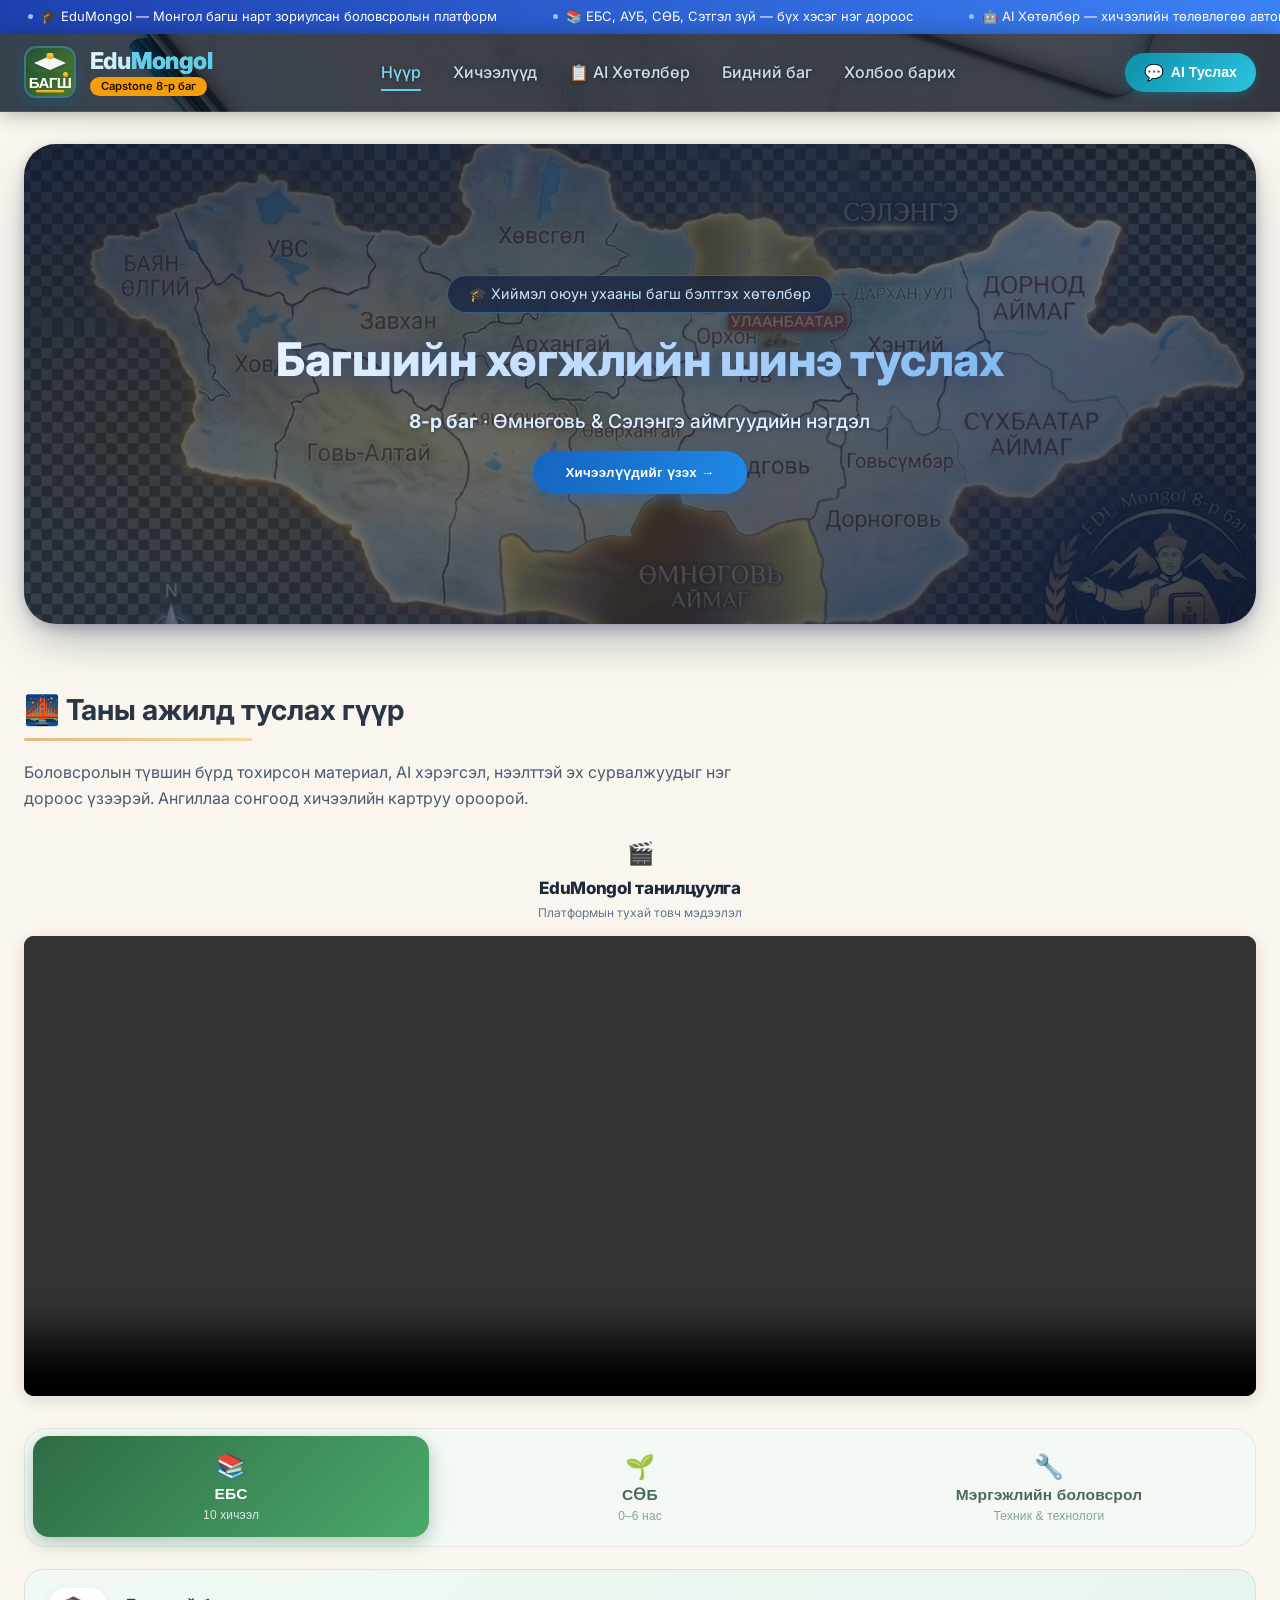
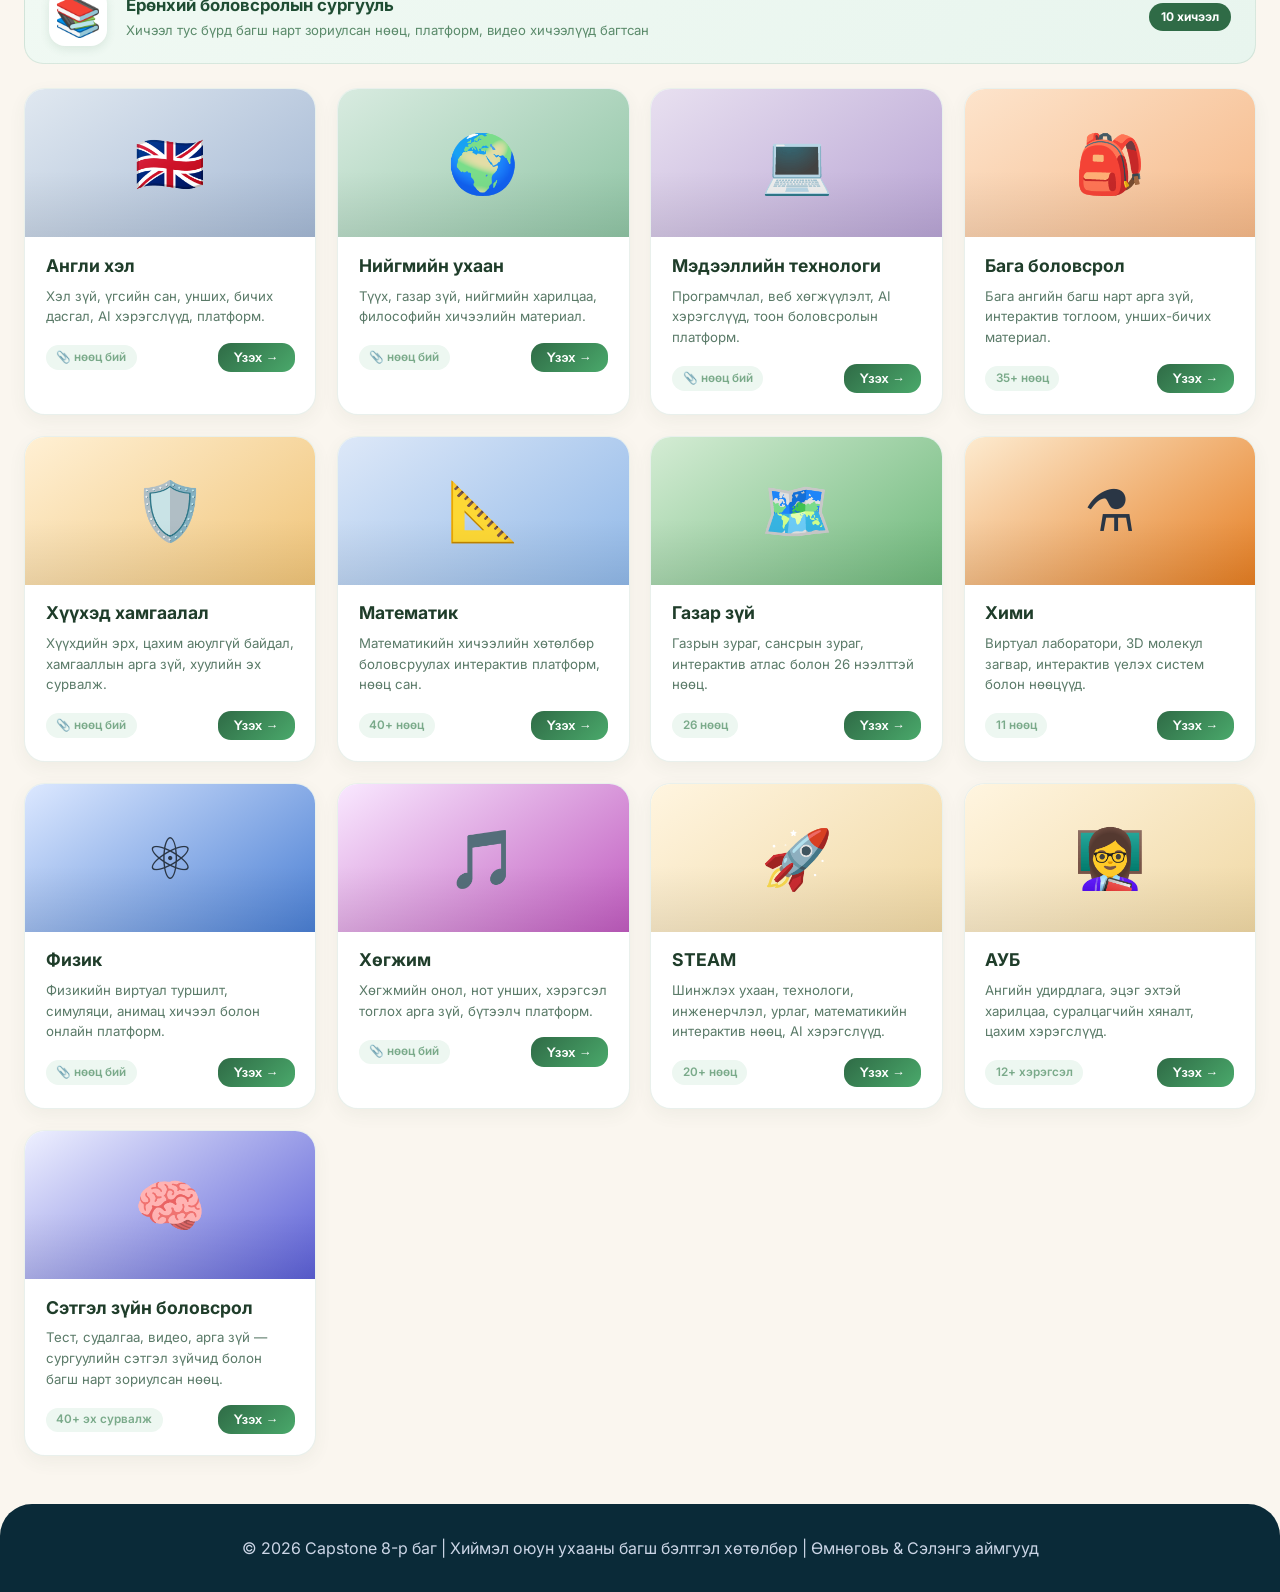
==== commit 29d874c2: "Move АУБ and Сэтгэл зүйн боловсрол cards into ЕБС grid Cards were floating outside any tab container" ====
--- a/index.html
+++ b/index.html
@@ -260,6 +260,28 @@
                         </div>
                     </div>
                 </div>
+                <div class="card bridge-card" data-accent="aub">
+                    <div class="card-img" aria-hidden="true">👩‍🏫</div>
+                    <div class="card-content">
+                        <h3>АУБ</h3>
+                        <p>Ангийн удирдлага, эцэг эхтэй харилцаа, суралцагчийн хяналт, цахим хэрэгслүүд.</p>
+                        <div class="card-footer">
+                            <span class="card-count">12+ хэрэгсэл</span>
+                            <button class="btn-sm bridge-btn" data-subject="aub">Үзэх →</button>
+                        </div>
+                    </div>
+                </div>
+                <div class="card bridge-card" data-accent="psych">
+                    <div class="card-img" aria-hidden="true">🧠</div>
+                    <div class="card-content">
+                        <h3>Сэтгэл зүйн боловсрол</h3>
+                        <p>Тест, судалгаа, видео, арга зүй — сургуулийн сэтгэл зүйчид болон багш нарт зориулсан нөөц.</p>
+                        <div class="card-footer">
+                            <span class="card-count">40+ эх сурвалж</span>
+                            <button class="btn-sm bridge-btn" data-subject="psych">Үзэх →</button>
+                        </div>
+                    </div>
+                </div>
             </div>
         </div>
 
@@ -312,30 +334,6 @@
                 </div>
             </div>
         </div>
-
-                <div class="card bridge-card" data-accent="aub">
-                    <div class="card-img" aria-hidden="true">👩‍🏫</div>
-                    <div class="card-content">
-                        <h3>АУБ</h3>
-                        <p>Ангийн удирдлага, эцэг эхтэй харилцаа, суралцагчийн хяналт, цахим хэрэгслүүд.</p>
-                        <div class="card-footer">
-                            <span class="card-count">12+ хэрэгсэл</span>
-                            <button class="btn-sm bridge-btn" data-subject="aub">Үзэх →</button>
-                        </div>
-                    </div>
-                </div>
-
-                <div class="card bridge-card" data-accent="psych">
-                    <div class="card-img" aria-hidden="true">🧠</div>
-                    <div class="card-content">
-                        <h3>Сэтгэл зүйн боловсрол</h3>
-                        <p>Тест, судалгаа, видео, арга зүй — сургуулийн сэтгэл зүйчид болон багш нарт зориулсан нөөц.</p>
-                        <div class="card-footer">
-                            <span class="card-count">40+ эх сурвалж</span>
-                            <button class="btn-sm bridge-btn" data-subject="psych">Үзэх →</button>
-                        </div>
-                    </div>
-                </div>
 
         <!-- ══════════════════════════════════════════ -->
         <!-- СЭТГЭЛ ЗҮЙ SECTION (hidden placeholder) -->
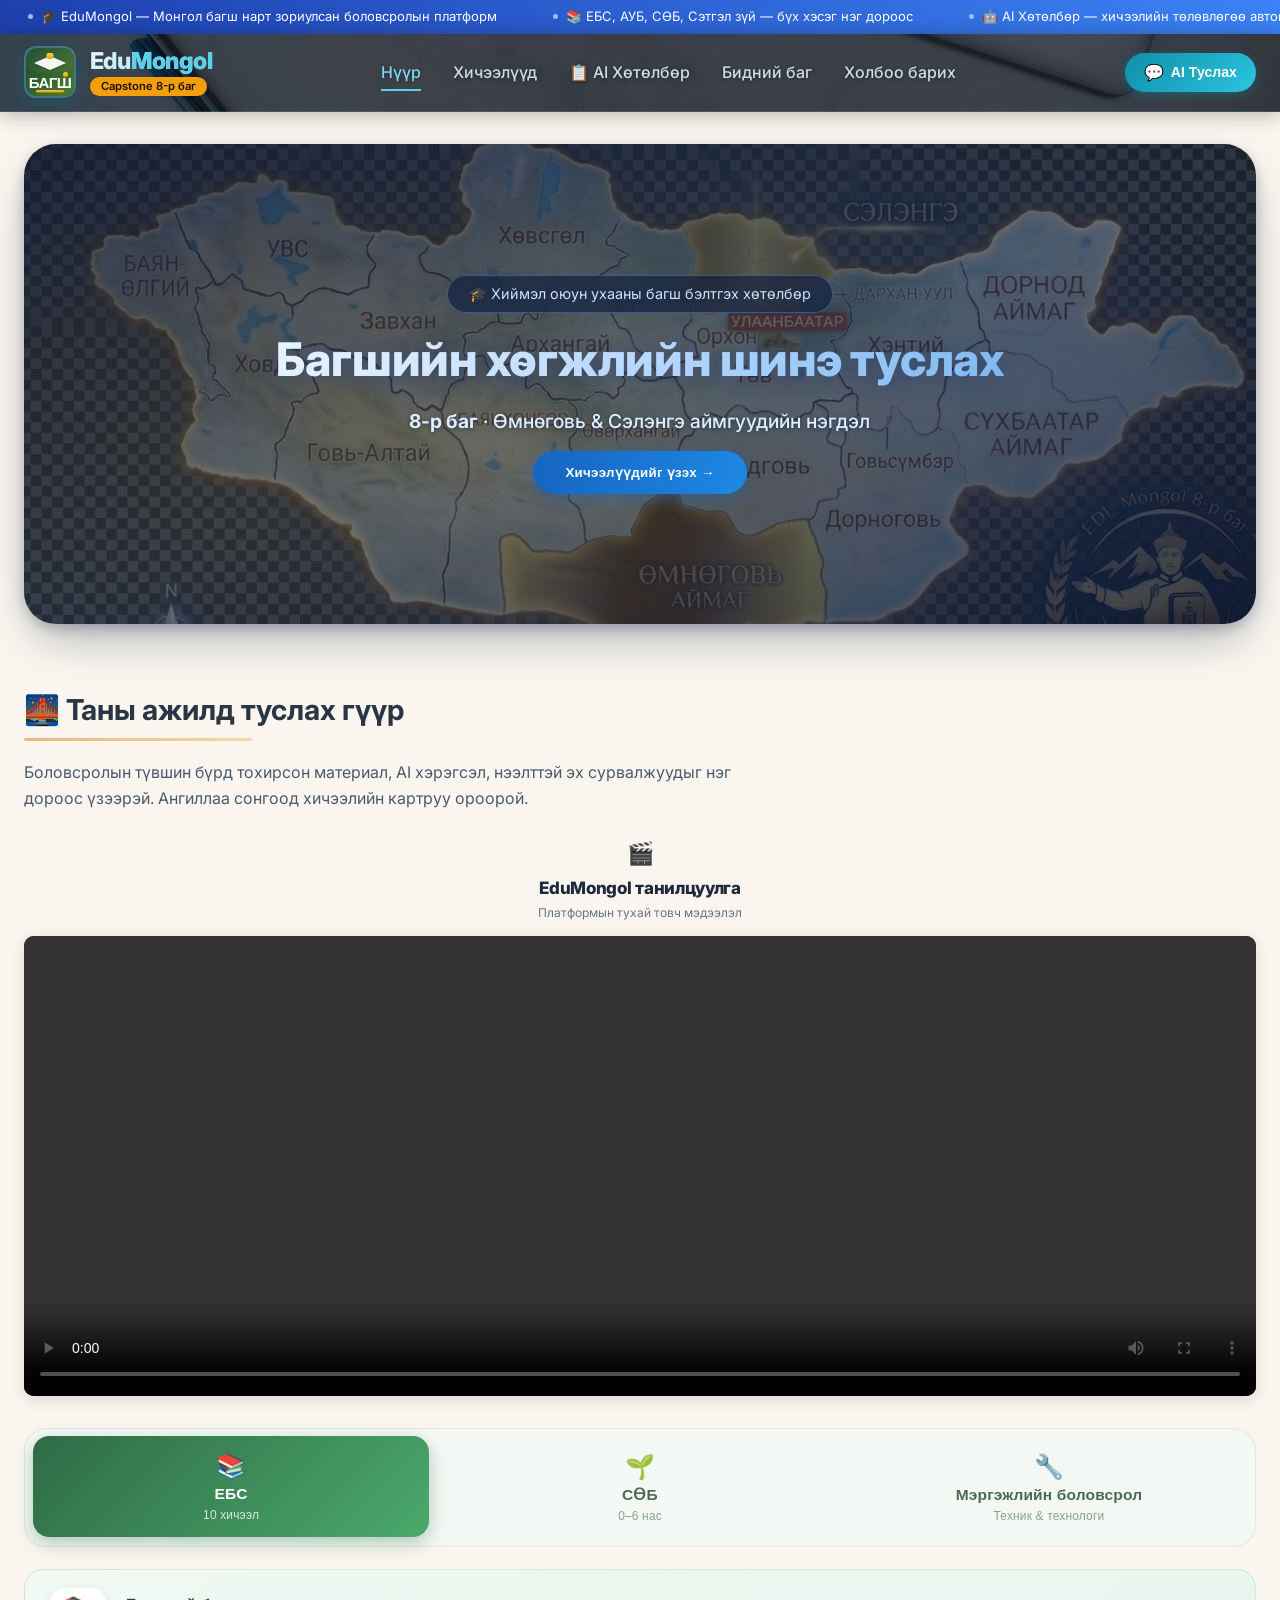
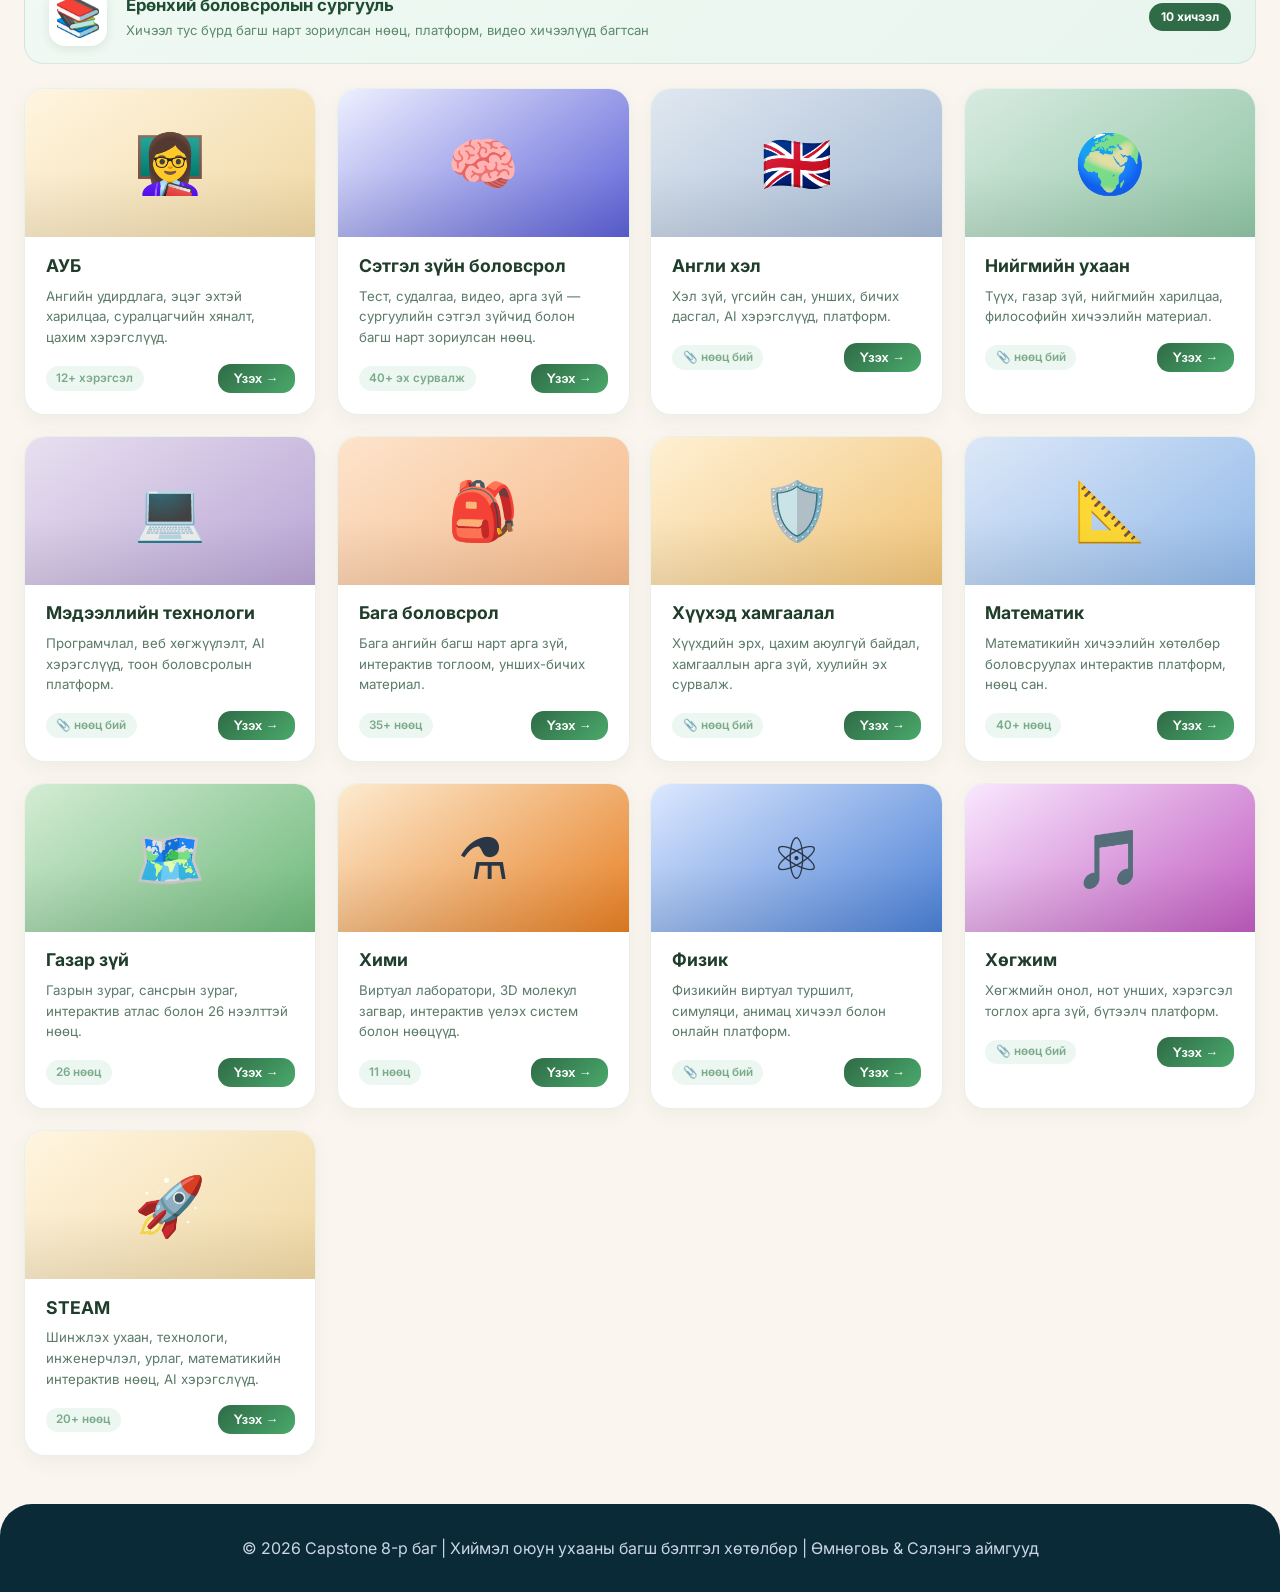
==== commit 5bcf6f09: "Update index.html" ====
--- a/index.html
+++ b/index.html
@@ -6,7 +6,8 @@
     <title>Мэдлэг 8-р Баг | Хиймэл оюун ухааны багш бэлтгэл</title>
     <meta name="description" content="EduMongol Capstone 8-р баг — Хиймэл оюун ухааны багш бэлтгэх хөтөлбөр. Өмнөговь & Сэлэнгэ аймгуудийн нэгдэл.">
     <link rel="stylesheet" type="text/css" href="style.css">
-
+    <!-- EmailJS — серверийн хэрэгцээгүй имэйл илгээх үйлчилгээ -->
+    <script src="https://cdn.jsdelivr.net/npm/@emailjs/browser@4/dist/email.min.js"></script>
 </head>
 <body>
 
@@ -139,6 +140,28 @@
                 <span class="tsb-badge">10 хичээл</span>
             </div>
             <div class="courses-grid bridge-grid">
+                <div class="card bridge-card" data-accent="aub">
+                    <div class="card-img" aria-hidden="true">👩‍🏫</div>
+                    <div class="card-content">
+                        <h3>АУБ</h3>
+                        <p>Ангийн удирдлага, эцэг эхтэй харилцаа, суралцагчийн хяналт, цахим хэрэгслүүд.</p>
+                        <div class="card-footer">
+                            <span class="card-count">12+ хэрэгсэл</span>
+                            <button class="btn-sm bridge-btn" data-subject="aub">Үзэх →</button>
+                        </div>
+                    </div>
+                </div>
+                <div class="card bridge-card" data-accent="psych">
+                    <div class="card-img" aria-hidden="true">🧠</div>
+                    <div class="card-content">
+                        <h3>Сэтгэл зүйн боловсрол</h3>
+                        <p>Тест, судалгаа, видео, арга зүй — сургуулийн сэтгэл зүйчид болон багш нарт зориулсан нөөц.</p>
+                        <div class="card-footer">
+                            <span class="card-count">40+ эх сурвалж</span>
+                            <button class="btn-sm bridge-btn" data-subject="psych">Үзэх →</button>
+                        </div>
+                    </div>
+                </div>
                 <div class="card bridge-card" data-accent="english">
                     <div class="card-img" aria-hidden="true">🇬🇧</div>
                     <div class="card-content">
@@ -257,28 +280,6 @@
                         <div class="card-footer">
                             <span class="card-count">20+ нөөц</span>
                             <button class="btn-sm bridge-btn" data-subject="steam">Үзэх →</button>
-                        </div>
-                    </div>
-                </div>
-                <div class="card bridge-card" data-accent="aub">
-                    <div class="card-img" aria-hidden="true">👩‍🏫</div>
-                    <div class="card-content">
-                        <h3>АУБ</h3>
-                        <p>Ангийн удирдлага, эцэг эхтэй харилцаа, суралцагчийн хяналт, цахим хэрэгслүүд.</p>
-                        <div class="card-footer">
-                            <span class="card-count">12+ хэрэгсэл</span>
-                            <button class="btn-sm bridge-btn" data-subject="aub">Үзэх →</button>
-                        </div>
-                    </div>
-                </div>
-                <div class="card bridge-card" data-accent="psych">
-                    <div class="card-img" aria-hidden="true">🧠</div>
-                    <div class="card-content">
-                        <h3>Сэтгэл зүйн боловсрол</h3>
-                        <p>Тест, судалгаа, видео, арга зүй — сургуулийн сэтгэл зүйчид болон багш нарт зориулсан нөөц.</p>
-                        <div class="card-footer">
-                            <span class="card-count">40+ эх сурвалж</span>
-                            <button class="btn-sm bridge-btn" data-subject="psych">Үзэх →</button>
                         </div>
                     </div>
                 </div>
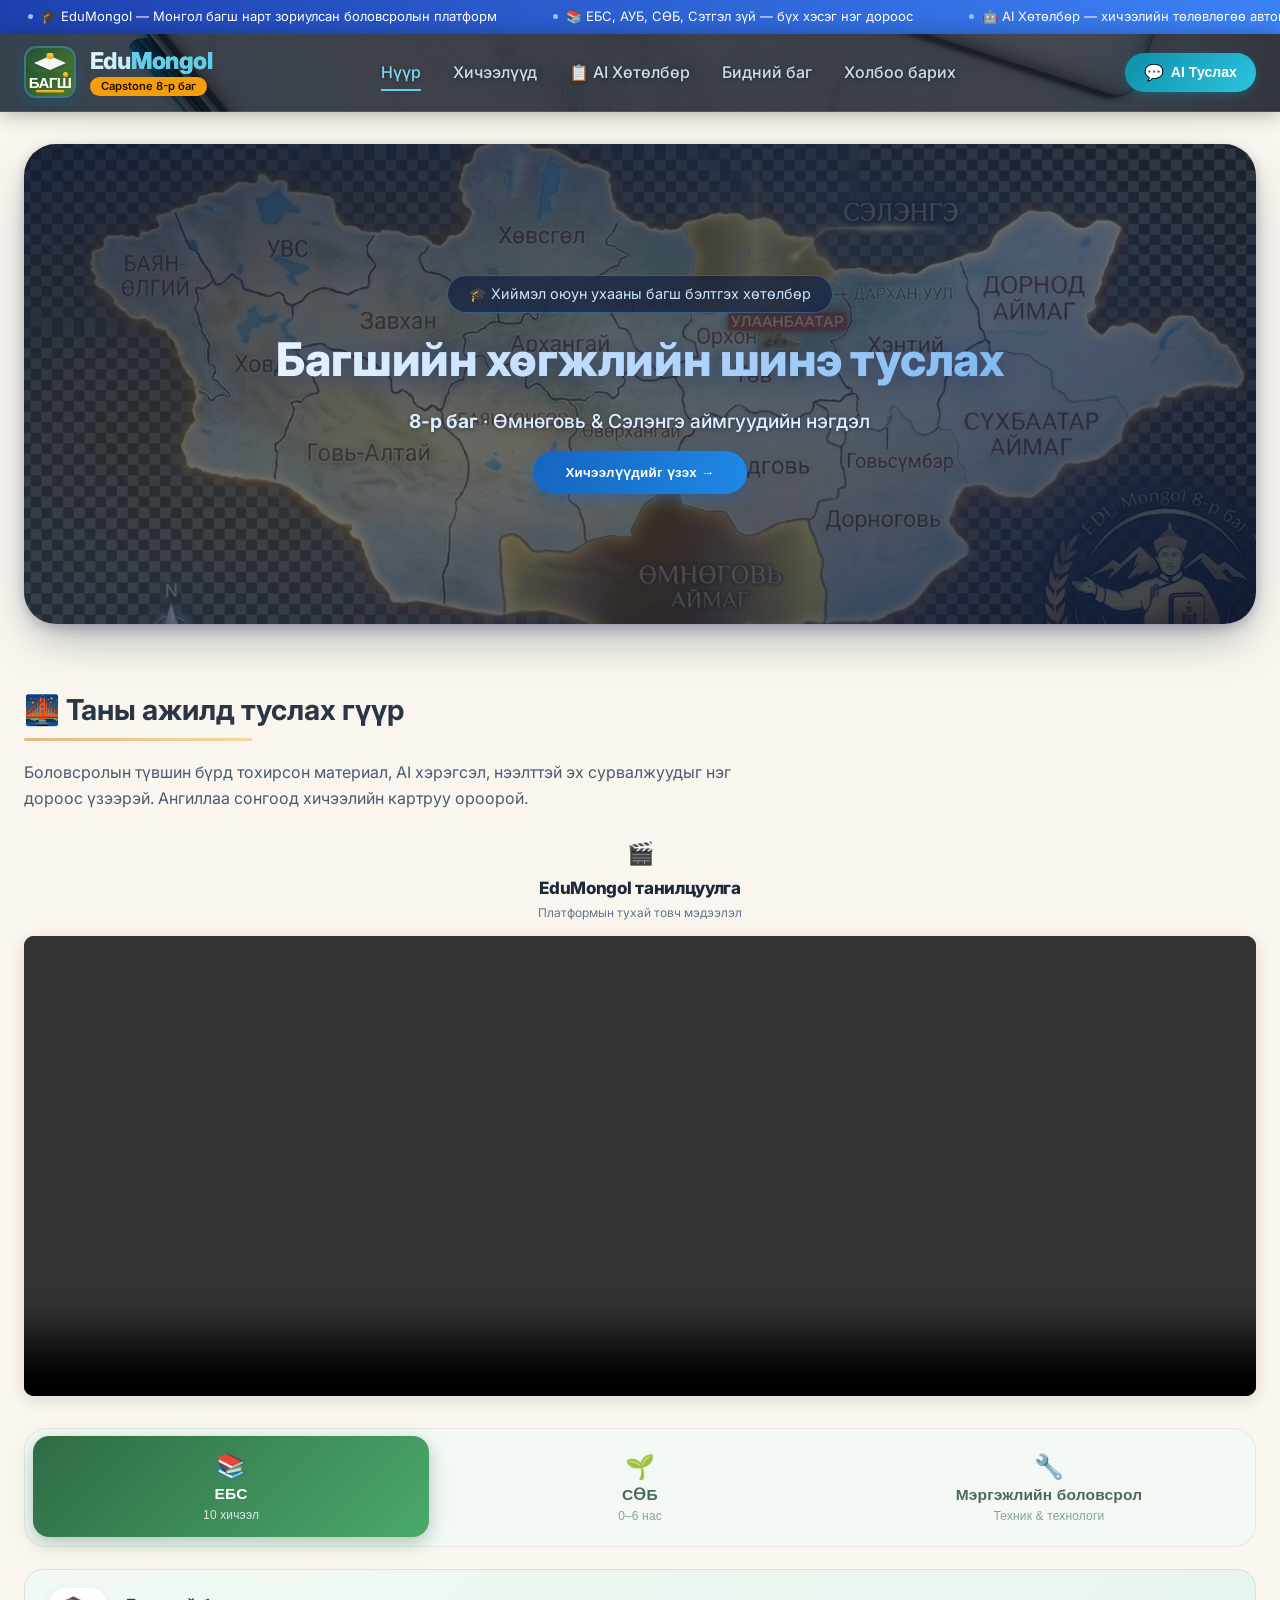
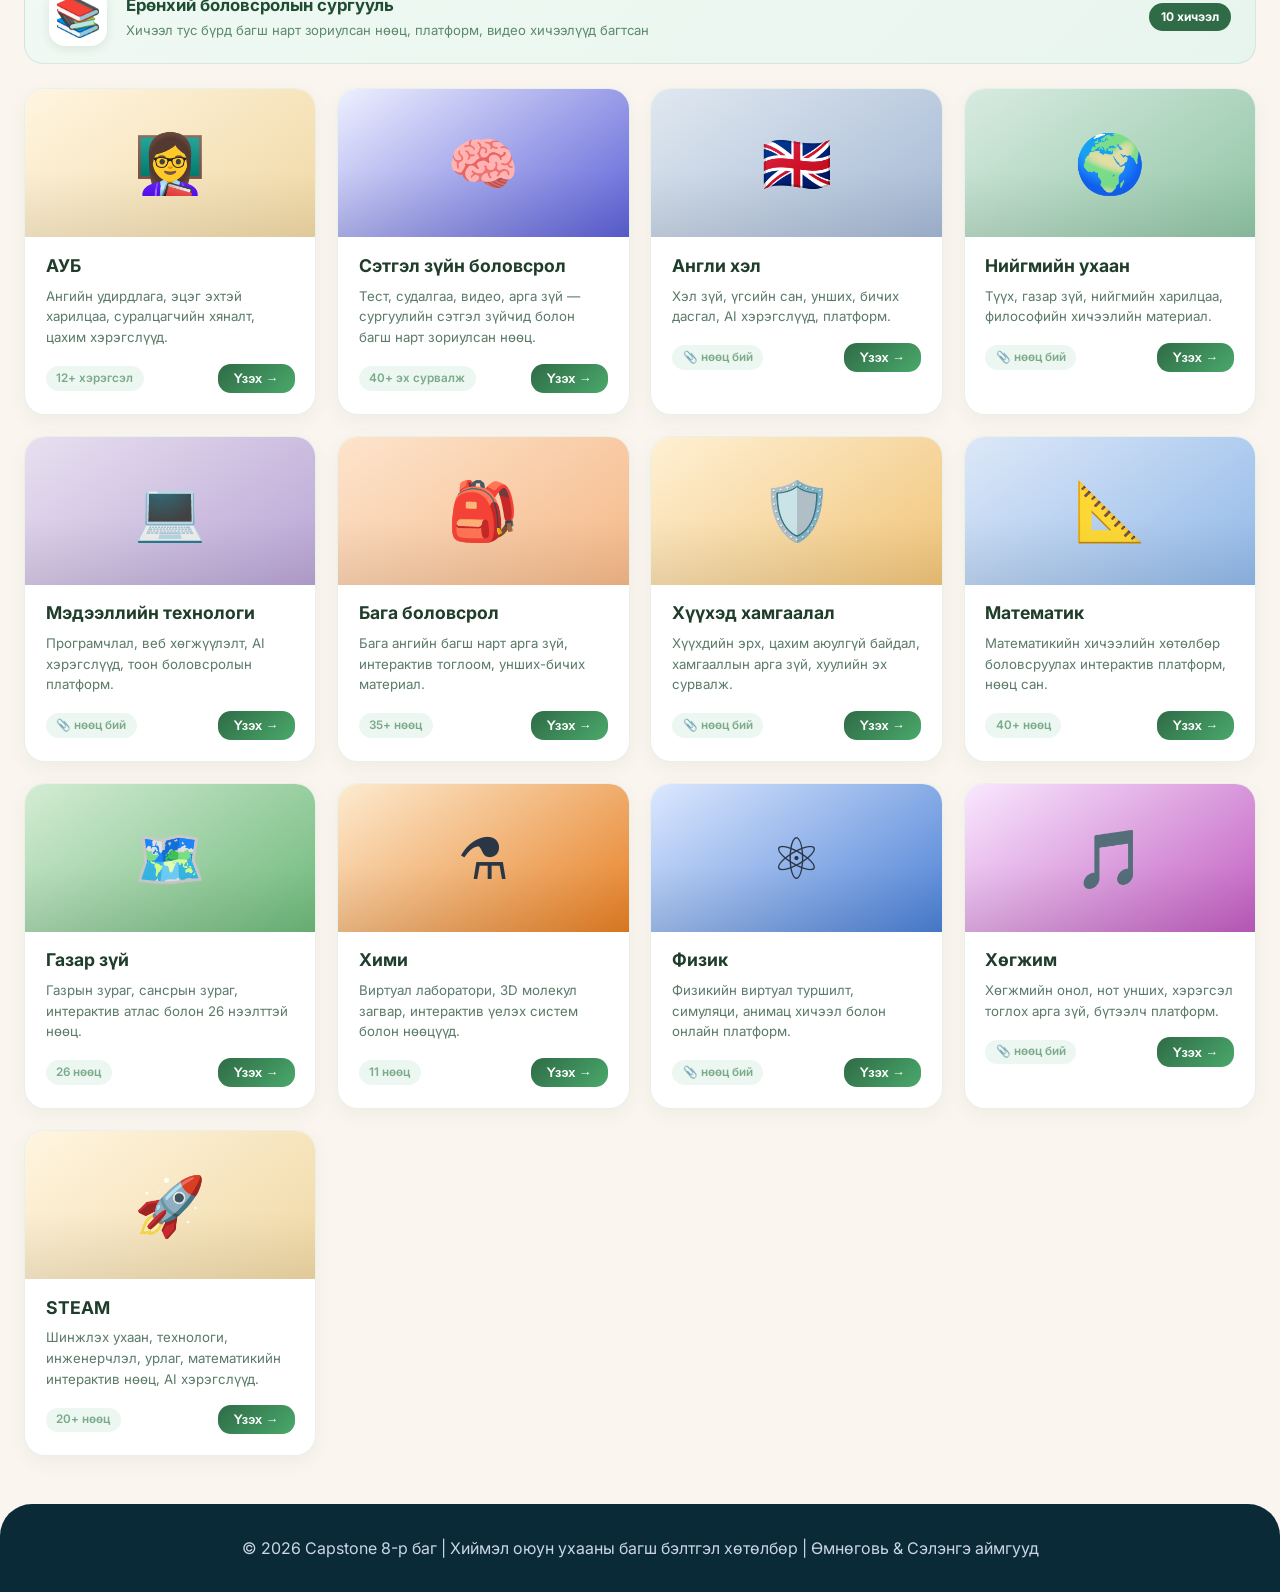
==== commit 8d890fae: "mobile update" ====
--- a/index.html
+++ b/index.html
@@ -3,8 +3,30 @@
 <head>
     <meta charset="UTF-8">
     <meta name="viewport" content="width=device-width, initial-scale=1.0, viewport-fit=cover">
-    <title>Мэдлэг 8-р Баг | Хиймэл оюун ухааны багш бэлтгэл</title>
-    <meta name="description" content="EduMongol Capstone 8-р баг — Хиймэл оюун ухааны багш бэлтгэх хөтөлбөр. Өмнөговь & Сэлэнгэ аймгуудийн нэгдэл.">
+    <title>EduMongol — Монгол багш нарт зориулсан боловсролын платформ</title>
+    <meta name="description" content="EduMongol — Монгол багш нарт зориулсан боловсролын платформ. ЕБС, АУБ, СӨБ, Сэтгэл зүй, STEAM хэсгүүд. AI хөтөлбөр, хичээлийн нөөц, видео материал бүгд нэг дороос.">
+    <meta name="keywords" content="EduMongol, монгол багш, боловсрол, хичээлийн нөөц, AI хөтөлбөр, ЕБС, АУБ, СӨБ, STEAM, сэтгэл зүй, capstone">
+    <meta name="author" content="EduMongol Capstone 8-р баг">
+    <meta name="robots" content="index, follow">
+    <meta name="google-site-verification" content="b0bwTNMDKs6u51GSQa7wkjdwDK5_YjMBWsy__sustWE" />
+    <link rel="canonical" href="https://edumongol.com/">
+
+    <!-- Open Graph (Facebook, LinkedIn) -->
+    <meta property="og:title" content="EduMongol — Монгол багш нарт зориулсан боловсролын платформ">
+    <meta property="og:description" content="ЕБС, АУБ, СӨБ, Сэтгэл зүй, STEAM — хичээлийн нөөц, AI хөтөлбөр бүгд нэг дороос.">
+    <meta property="og:url" content="https://edumongol.com/">
+    <meta property="og:type" content="website">
+    <meta property="og:locale" content="mn_MN">
+
+    <!-- Google Analytics -->
+    <script async src="https://www.googletagmanager.com/gtag/js?id=G-R7MPZ7NWL8"></script>
+    <script>
+      window.dataLayer = window.dataLayer || [];
+      function gtag(){dataLayer.push(arguments);}
+      gtag('js', new Date());
+      gtag('config', 'G-R7MPZ7NWL8');
+    </script>
+
     <link rel="stylesheet" type="text/css" href="style.css">
     <!-- EmailJS — серверийн хэрэгцээгүй имэйл илгээх үйлчилгээ -->
     <script src="https://cdn.jsdelivr.net/npm/@emailjs/browser@4/dist/email.min.js"></script>
@@ -24,7 +46,7 @@
                 <span class="badge">Capstone 8-р баг</span>
             </div>
         </div>
-        <ul class="nav-links">
+        <ul class="nav-links" id="navLinks">
             <li><a href="#" data-page="home">Нүүр</a></li>
             <li><a href="#" data-page="courses">Хичээлүүд</a></li>
             <li><a href="#" data-page="bagshAi">📋 AI Хөтөлбөр</a></li>
@@ -36,6 +58,9 @@
                 <span class="chatbot-icon">💬</span>
                 <span class="chatbot-label">AI Туслах</span>
                 <span class="chatbot-badge" id="chatBadge" style="display:none;">1</span>
+            </button>
+            <button class="hamburger" id="hamburgerBtn" aria-label="Цэс нээх">
+                <span></span><span></span><span></span>
             </button>
         </div>
     </div>
@@ -761,7 +786,7 @@
         <div class="video-grid" style="margin-bottom:24px">
           <div class="video-wrap local-video-wrap">
             <video controls preload="metadata" title="STEAM видео">
-              <source src="steam.mp4" type="video/mp4">
+              <source src="Unitel STEAM Hub.mp4" type="video/mp4">
             </video>
           </div>
         </div>
@@ -6612,6 +6637,22 @@
     initEduTabs();
     showPage("home");
 
+    // Hamburger menu
+    const hamburgerBtn = document.getElementById('hamburgerBtn');
+    const navLinks = document.getElementById('navLinks');
+    if (hamburgerBtn && navLinks) {
+        hamburgerBtn.addEventListener('click', () => {
+            hamburgerBtn.classList.toggle('open');
+            navLinks.classList.toggle('open');
+        });
+        navLinks.querySelectorAll('a').forEach(a => {
+            a.addEventListener('click', () => {
+                hamburgerBtn.classList.remove('open');
+                navLinks.classList.remove('open');
+            });
+        });
+    }
+
     // Ticker bar
     const tickerItems = [
         "🎓 EduMongol — Монгол багш нарт зориулсан боловсролын платформ",
--- a/style.css
+++ b/style.css
@@ -2913,31 +2913,118 @@
     .geo-stat-card { min-width: 100px; padding: 0.75rem 0.9rem; }
 }
 
+/* ========== HAMBURGER ========== */
+.hamburger {
+    display: none;
+    flex-direction: column;
+    gap: 5px;
+    background: none;
+    border: none;
+    cursor: pointer;
+    padding: 6px;
+}
+.hamburger span {
+    display: block;
+    width: 24px;
+    height: 2px;
+    background: #e8f8ff;
+    border-radius: 2px;
+    transition: 0.3s;
+}
+.hamburger.open span:nth-child(1) { transform: translateY(7px) rotate(45deg); }
+.hamburger.open span:nth-child(2) { opacity: 0; }
+.hamburger.open span:nth-child(3) { transform: translateY(-7px) rotate(-45deg); }
+
 /* ========== RESPONSIVE ========== */
-@media (max-width: 700px) {
+@media (max-width: 768px) {
+
+    /* Ticker */
+    .ticker-item { font-size: 11px; padding: 0 16px; }
+
+    /* Navbar */
+    .hamburger { display: flex; }
     .nav-links {
-        gap: 1rem;
-        flex-wrap: wrap;
+        display: none;
+        flex-direction: column;
+        gap: 0;
+        width: 100%;
+        background: rgba(10,15,28,0.97);
+        position: absolute;
+        top: 100%;
+        left: 0;
+        padding: 0.5rem 0;
+        z-index: 200;
+        border-top: 1px solid rgba(100,200,220,0.15);
     }
-    .hero h1 {
-        font-size: 2rem;
+    .nav-links.open { display: flex; }
+    .nav-links li a {
+        display: block;
+        padding: 0.75rem 1.5rem;
+        border-bottom: 1px solid rgba(255,255,255,0.06);
+        font-size: 0.95rem;
     }
+    .navbar { position: relative; }
+    .nav-container { flex-wrap: nowrap; }
+    .chatbot-label { display: none; }
+
+    /* Hero */
     .hero {
-        padding: 3rem 1rem;
-        background-position: 70% center;
+        padding: 2.5rem 1rem;
+        background-size: cover;
+        background-position: center;
+        margin: 1rem 0;
+        border-radius: 1rem;
     }
-    .category-title {
-        font-size: 1.15rem;
+    .hero h1 { font-size: 1.6rem; line-height: 1.3; }
+    .hero-sub { font-size: 0.9rem; }
+
+    /* Грид карт */
+    .courses-grid,
+    .bridge-grid,
+    .resources-grid {
+        grid-template-columns: 1fr !important;
     }
-    .resources-grid {
-        grid-template-columns: 1fr;
+
+    /* Tabs */
+    .edu-tabs {
+        gap: 0.4rem;
+        overflow-x: auto;
+        flex-wrap: nowrap;
+        padding-bottom: 0.5rem;
     }
-    .brand-logo {
-        height: 44px;
-        width: 44px;
-        border-radius: 10px;
-    }
-    .logo-text {
-        font-size: 1.2rem;
-    }
+    .edu-tab { min-width: 90px; font-size: 0.75rem; padding: 0.5rem 0.6rem; }
+
+    /* Section titles */
+    .section-title { font-size: 1.3rem; }
+    .category-title { font-size: 1rem; }
+
+    /* Video */
+    .video-wrap, .local-video-wrap { width: 100%; }
+    video { width: 100% !important; border-radius: 8px; }
+
+    /* Container padding */
+    .container { padding: 0 1rem; }
+
+    /* Cards */
+    .card { padding: 1rem; }
+    .brand-logo { height: 40px; width: 40px; }
+    .logo-text { font-size: 1.1rem; }
+    .badge { font-size: 0.6rem; }
+
+    /* Stats */
+    .geo-summary { flex-direction: column; }
+    .geo-stat-card { width: 100%; }
+
+    /* Back button */
+    .back-btn { font-size: 0.85rem; }
+
+    /* Form */
+    input, textarea, select { font-size: 16px; }
+}
+
+@media (max-width: 480px) {
+    .hero h1 { font-size: 1.35rem; }
+    .logo-text { font-size: 1rem; }
+    .edu-tab .tab-desc { display: none; }
+    .section-title { font-size: 1.15rem; }
 }
